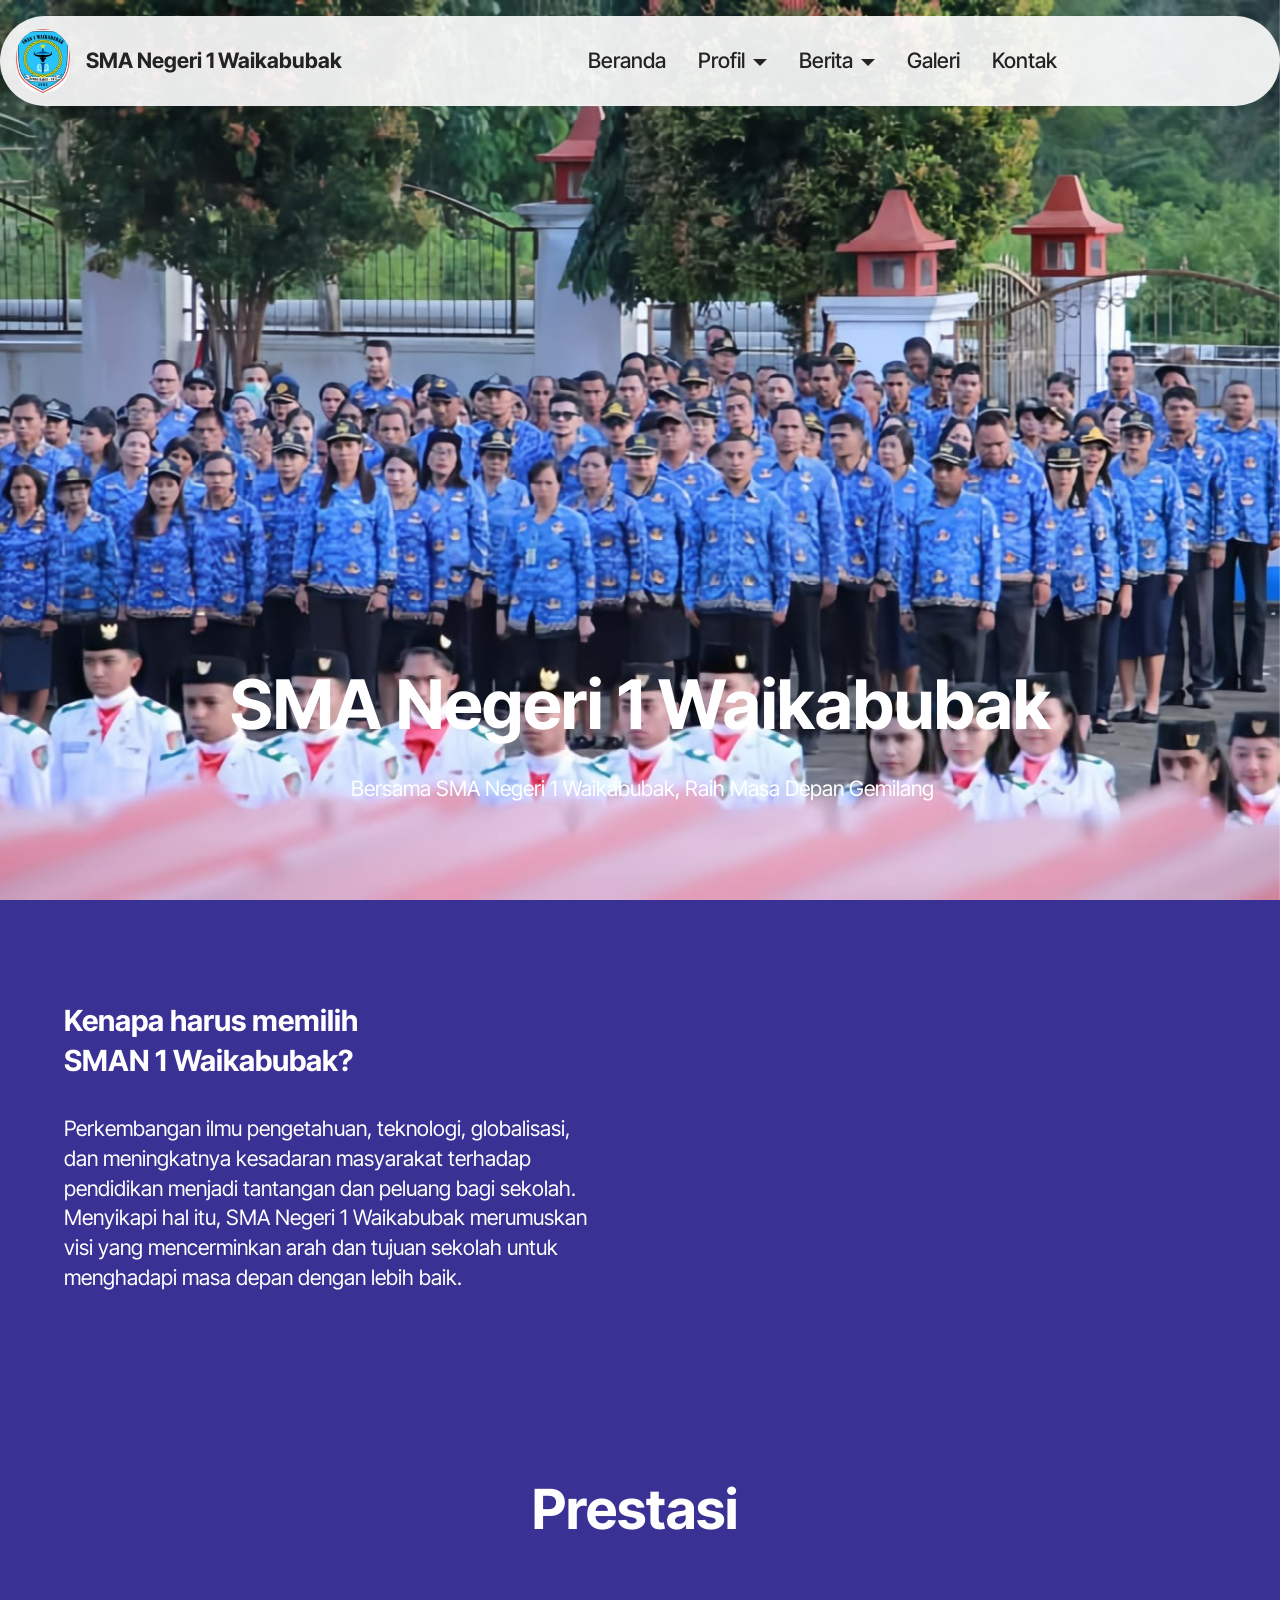
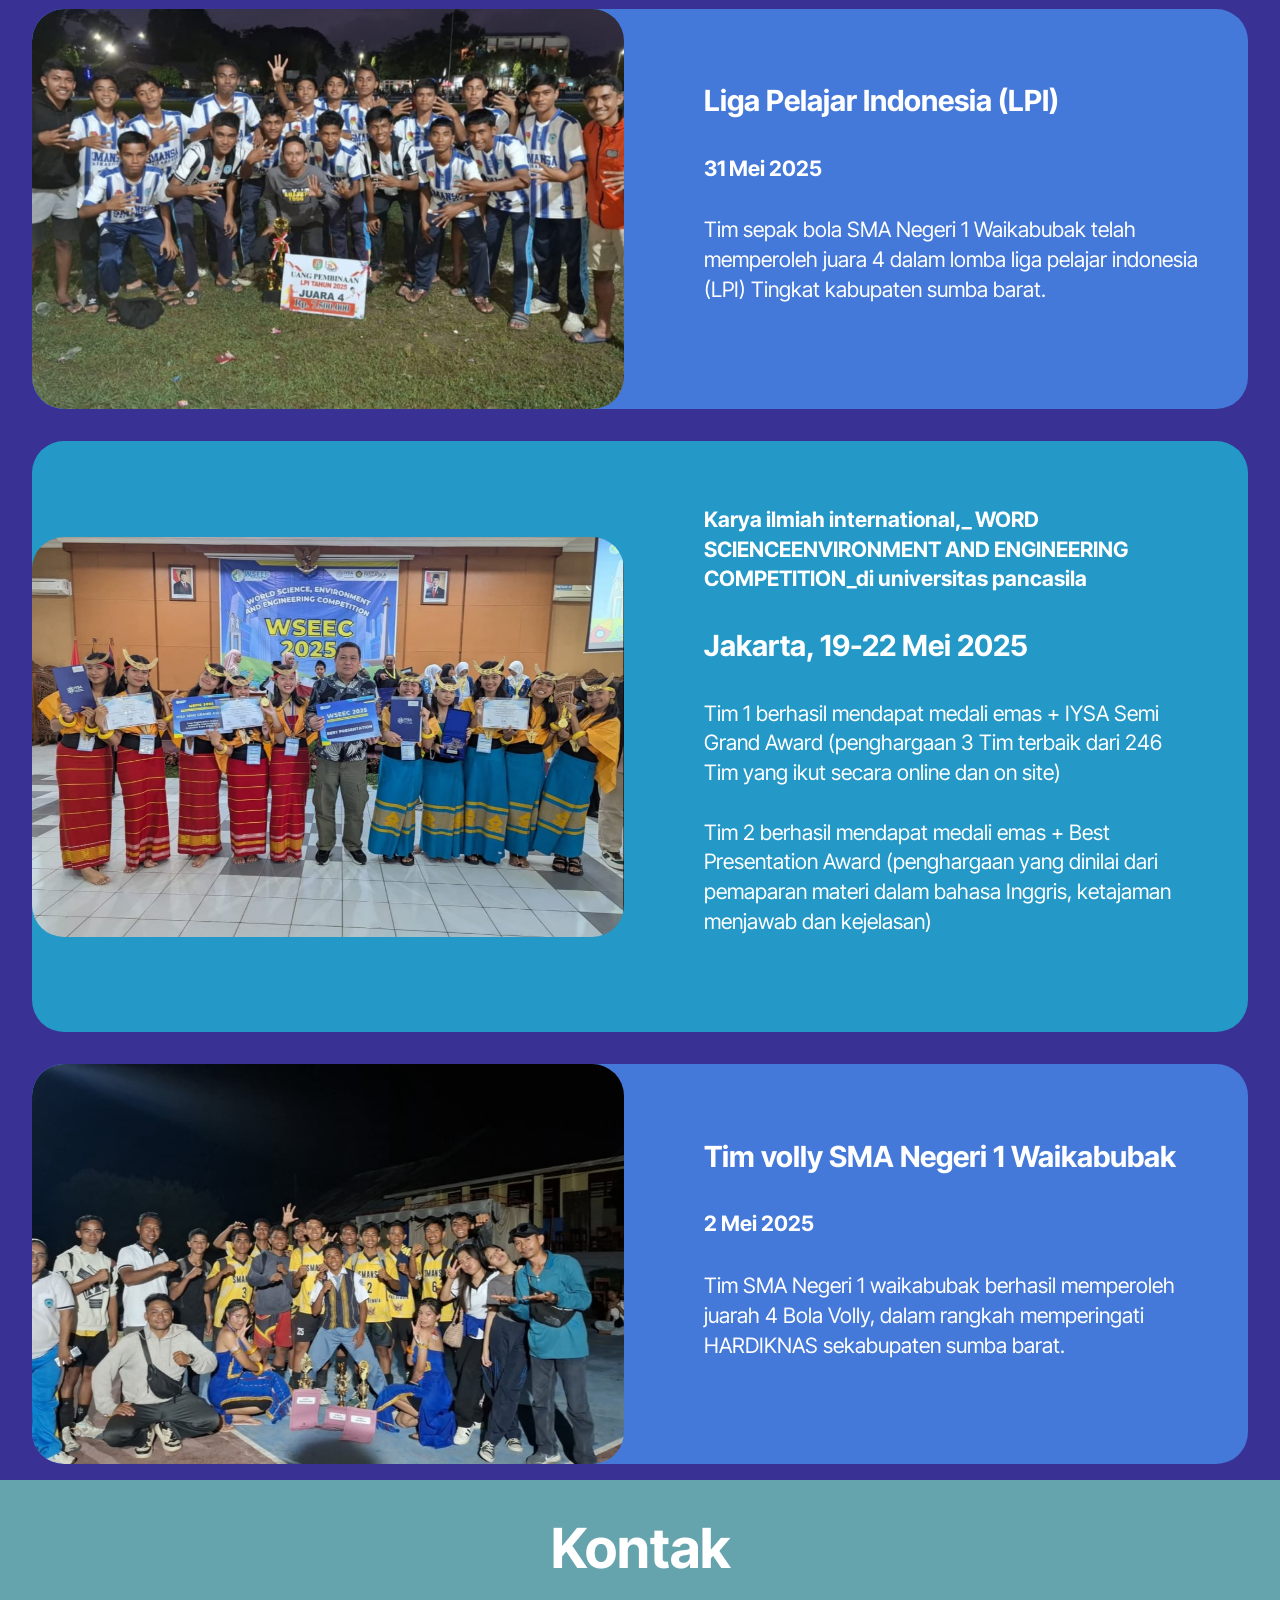
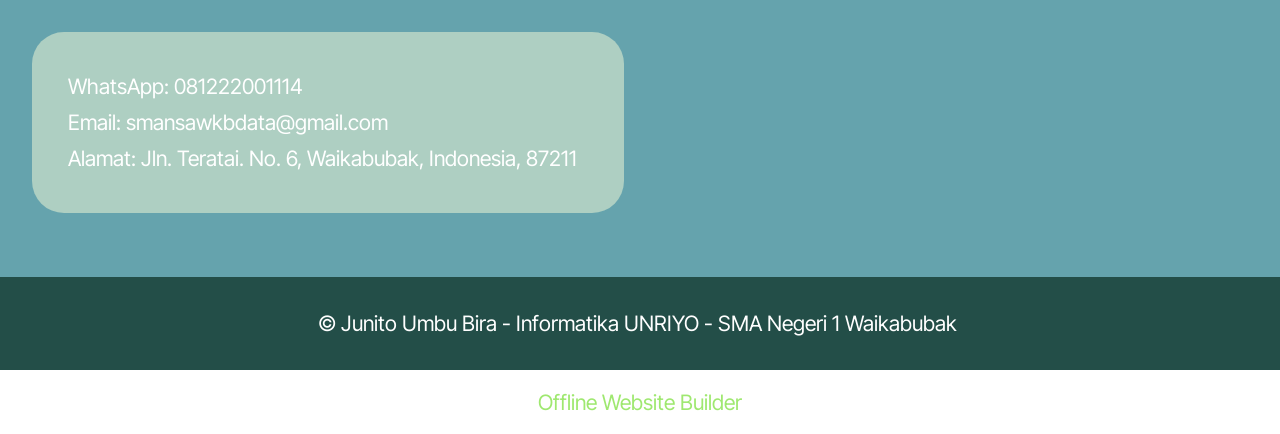
==== Beranda.html @ 8cd6e6c5 "create github pages" ====
<!DOCTYPE html>
<html  >
<head>
  <!-- Site made with Mobirise Website Builder v6.0.6, https://mobirise.com -->
  <meta charset="UTF-8">
  <meta http-equiv="X-UA-Compatible" content="IE=edge">
  <meta name="generator" content="Mobirise v6.0.6, mobirise.com">
  <meta name="twitter:card" content="summary_large_image"/>
  <meta name="twitter:image:src" content="pages">
  <meta property="og:image" content="pages">
  <meta name="twitter:title" content="Beranda">
  <meta name="viewport" content="width=device-width, initial-scale=1, minimum-scale=1">
  <link rel="shortcut icon" href="assets/images/logo20unriyo-128x127.png" type="image/x-icon">
  <meta name="description" content="">
  
  
  <title>Beranda</title>
  <link rel="stylesheet" href="assets/bootstrap/css/bootstrap.min.css">
  <link rel="stylesheet" href="assets/bootstrap/css/bootstrap-grid.min.css">
  <link rel="stylesheet" href="assets/bootstrap/css/bootstrap-reboot.min.css">
  <link rel="stylesheet" href="assets/parallax/jarallax.css">
  <link rel="stylesheet" href="assets/dropdown/css/style.css">
  <link rel="stylesheet" href="assets/theme/css/style.css">
  <link rel="preload" href="https://fonts.googleapis.com/css?family=Inter+Tight:100,200,300,400,500,600,700,800,900,100i,200i,300i,400i,500i,600i,700i,800i,900i&display=swap" as="style" onload="this.onload=null;this.rel='stylesheet'">
  <noscript><link rel="stylesheet" href="https://fonts.googleapis.com/css?family=Inter+Tight:100,200,300,400,500,600,700,800,900,100i,200i,300i,400i,500i,600i,700i,800i,900i&display=swap"></noscript>
  <link rel="preload" as="style" href="assets/mobirise/css/mbr-additional.css?v=wzcW8V"><link rel="stylesheet" href="assets/mobirise/css/mbr-additional.css?v=wzcW8V" type="text/css">

  
  
  
</head>
<body>
  
  <section data-bs-version="5.1" class="menu menu5 cid-uOJDpqw9cv" once="menu" id="menu05-0">
	

	<nav class="navbar navbar-dropdown navbar-fixed-top navbar-expand-lg">
		<div class="container">
			<div class="navbar-brand">
				<span class="navbar-logo">
					<a href="Beranda.html" target="_blank">
						<img src="assets/images/images.jpeg" alt="pages" style="height: 4rem;">
					</a>
				</span>
				<span class="navbar-caption-wrap"><a class="navbar-caption text-black text-primary display-4" href="Beranda.html">SMA Negeri 1 Waikabubak</a></span>
			</div>
			<button class="navbar-toggler" type="button" data-toggle="collapse" data-bs-toggle="collapse" data-target="#navbarSupportedContent" data-bs-target="#navbarSupportedContent" aria-controls="navbarNavAltMarkup" aria-expanded="false" aria-label="Toggle navigation">
				<div class="hamburger">
					<span></span>
					<span></span>
					<span></span>
					<span></span>
				</div>
			</button>
			<div class="collapse navbar-collapse" id="navbarSupportedContent">
				<ul class="navbar-nav nav-dropdown nav-right" data-app-modern-menu="true"><li class="nav-item">
						<a class="nav-link link text-black text-primary display-4" href="Beranda.html">Beranda</a>
					</li>
					<li class="nav-item dropdown">
						<a class="nav-link link text-black dropdown-toggle display-4" href="https://mobiri.se" aria-expanded="false" data-toggle="dropdown-submenu" data-bs-toggle="dropdown" data-bs-auto-close="outside">Profil</a><div class="dropdown-menu" aria-labelledby="dropdown-595"><a class="text-black dropdown-item text-primary display-4" href="page1.html">Kata Sambutan</a><a class="text-black dropdown-item text-primary display-4" href="page2.html">Visi &amp; Misi</a><a class="text-black dropdown-item text-primary display-4" href="page3.html">Sejarah Sekolah</a><a class="text-black dropdown-item text-primary display-4" href="page4.html">Struktur Organisasi</a><a class="text-black dropdown-item text-primary display-4" href="page5.html">Fasilitas</a></div>
					</li>
					<li class="nav-item dropdown">
						<a class="nav-link link text-black dropdown-toggle display-4" href="https://mobiri.se" data-toggle="dropdown-submenu" data-bs-toggle="dropdown" data-bs-auto-close="outside" aria-expanded="false">Berita</a><div class="dropdown-menu" aria-labelledby="dropdown-316"><a class="text-black dropdown-item text-primary display-4" href="page7.html">Sistem Penerimaan Murid Baru</a><a class="text-black dropdown-item text-primary display-4" href="page6.html">Ekstrakurikuler</a></div>
					</li><li class="nav-item"><a class="nav-link link text-black text-primary display-4" href="page8.html" aria-expanded="false">Galeri</a></li><li class="nav-item"><a class="nav-link link text-black text-primary display-4" href="page9.html">Kontak</a></li></ul>
				
			</div>
		</div>
	</nav>
</section>

<section data-bs-version="5.1" class="header16 cid-uOJKt25btC mbr-fullscreen mbr-parallax-background" id="header17-2">
  
  
  <div class="container-fluid">
    <div class="row">
      <div class="content-wrap col-12 col-md-12">
        <h1 class="mbr-section-title mbr-fonts-style mbr-white mb-4 display-1">
          <strong><br>SMA Negeri 1 Waikabubak</strong></h1>
        
        <p class="mbr-fonts-style mbr-text mbr-white mb-4 display-7">&nbsp;Bersama SMA Negeri 1 Waikabubak, Raih Masa Depan Gemilang</p>
        
      </div>
    </div>
  </div>
</section>

<section data-bs-version="5.1" class="header4 cid-uOJTa7Rb4X" id="header04-5">
	

	
	

	<div class="container-fluid">
		<div class="row justify-content-center">
			<div class="col-12 col-md">
				<div class="text-wrapper">
					<h2 class="mbr-section-title mb-4 mbr-fonts-style display-5"><strong>Kenapa harus memilih&nbsp;</strong><br><strong>SMAN 1 Waikabubak?</strong></h2>
					<p class="mbr-text mb-4 mbr-fonts-style display-7">
						Perkembangan ilmu pengetahuan, teknologi, globalisasi, dan meningkatnya kesadaran masyarakat terhadap pendidikan menjadi tantangan dan peluang bagi sekolah. Menyikapi hal itu, SMA Negeri 1 Waikabubak merumuskan visi yang mencerminkan arah dan tujuan sekolah untuk menghadapi masa depan dengan lebih baik.
					</p>
					
				</div>
			</div>
			<div class="mbr-figure col-12 col-md-6"><iframe class="mbr-embedded-video" src="https://www.youtube.com/embed/nQHGGCukcIA?rel=0&amp;amp;mute=1&amp;showinfo=0&amp;autoplay=1&amp;loop=1&amp;playlist=nQHGGCukcIA" width="1280" height="720" frameborder="0" allowfullscreen></iframe></div>
		</div>
	</div>
</section>

<section data-bs-version="5.1" class="article11 cid-uOK3AT5ueg" id="article11-e">
    

    
    
    <div class="container">
        <div class="row justify-content-center">
            <div class="title col-md-12 col-lg-10">
                <h3 class="mbr-section-title mbr-fonts-style align-center mt-0 mb-0 display-2">
                <strong>Prestasi&nbsp;</strong></h3>
                
                
            </div>
        </div>
    </div>
</section>

<section data-bs-version="5.1" class="features024 cid-uOK0FQME4h" id="features024-b">
  

  
  

  <div class="container">
    <div class="row justify-content-center align-items-center">
      <div class="col-12">
        <div class="card-wrapper">
          <div class="row">
            <div class="col-12 col-md-12 col-lg-6 image-wrapper">
              <img class="w-100" src="assets/images/whatsapp20image202025-06-2120at2020.02.45-1087x611.jpeg" alt="Mobirise Website Builder">
            </div>
            <div class="col-12 col-lg col-md-12">
              <div class="text-wrapper align-left">
                <h5 class="mbr-section-title mbr-fonts-style mb-4 display-5"><strong>Liga Pelajar Indonesia (LPI)</strong></h5>
                <p class="price mbr-fonts-style mb-4 display-7"><strong>31 Mei 2025</strong></p>
                <p class="mbr-text mbr-fonts-style mb-4 display-7">
                  Tim sepak bola SMA Negeri 1 Waikabubak telah memperoleh juara 4 dalam lomba liga pelajar indonesia (LPI) Tingkat kabupaten sumba barat.</p>
                
              </div>
            </div>
          </div>
        </div>
      </div>
    </div>
  </div>
</section>

<section data-bs-version="5.1" class="features024 cid-uOK1bfD73n" id="features024-c">
  

  
  

  <div class="container">
    <div class="row justify-content-center align-items-center">
      <div class="col-12">
        <div class="card-wrapper">
          <div class="row">
            <div class="col-12 col-md-12 col-lg-6 image-wrapper">
              <img class="w-100" src="assets/images/whatsapp20image202025-06-2120at2020.02.45201-1087x818.jpeg" alt="Mobirise Website Builder">
            </div>
            <div class="col-12 col-lg col-md-12">
              <div class="text-wrapper align-left">
                <h5 class="mbr-section-title mbr-fonts-style mb-4 display-7"><strong>Karya ilmiah international,_ WORD SCIENCEENVIRONMENT AND ENGINEERING COMPETITION_di universitas pancasila</strong><br></h5>
                <p class="price mbr-fonts-style mb-4 display-5"><strong>Jakarta, 19-22 Mei 2025</strong></p>
                <p class="mbr-text mbr-fonts-style mb-4 display-7">
                  Tim 1 berhasil mendapat medali emas + IYSA Semi Grand Award (penghargaan 3 Tim terbaik dari 246 Tim yang ikut secara online dan on site)<br><br>Tim 2 berhasil mendapat medali emas + Best Presentation Award (penghargaan yang dinilai dari pemaparan materi dalam bahasa Inggris, ketajaman menjawab dan kejelasan)<br>
                </p>
                
              </div>
            </div>
          </div>
        </div>
      </div>
    </div>
  </div>
</section>

<section data-bs-version="5.1" class="features024 cid-uOK4Nq5gtq" id="features024-g">
  

  
  

  <div class="container">
    <div class="row justify-content-center align-items-center">
      <div class="col-12">
        <div class="card-wrapper">
          <div class="row">
            <div class="col-12 col-md-12 col-lg-6 image-wrapper">
              <img class="w-100" src="assets/images/whatsapp20image202025-06-2120at2020.02.44202-1087x612.jpeg" alt="Mobirise Website Builder">
            </div>
            <div class="col-12 col-lg col-md-12">
              <div class="text-wrapper align-left">
                <h5 class="mbr-section-title mbr-fonts-style mb-4 display-5"><strong>Tim volly SMA Negeri 1 Waikabubak</strong></h5>
                <p class="price mbr-fonts-style mb-4 display-7"><strong>2 Mei 2025</strong></p>
                <p class="mbr-text mbr-fonts-style mb-4 display-7">
                  Tim SMA Negeri 1 waikabubak berhasil memperoleh juarah 4 Bola Volly, dalam rangkah memperingati HARDIKNAS sekabupaten sumba barat.</p>
                
              </div>
            </div>
          </div>
        </div>
      </div>
    </div>
  </div>
</section>

<section data-bs-version="5.1" class="contacts02 map1 cid-uOK7Qogi46" id="contacts02-o">

    

    
    <div class="container">
        <div class="row justify-content-center">
            <div class="col-12 content-head">
                <div class="mbr-section-head mb-5">
                    <h3 class="mbr-section-title mbr-fonts-style align-center mb-0 display-2">
                        <strong>Kontak</strong></h3>
                    
                </div>
            </div>
        </div>
        <div class="row justify-content-center">
            <div class="card col-12 col-md-12 col-lg-6">
                <div class="card-wrapper">
                    <div class="text-wrapper">
                        
                        <ul class="list mbr-fonts-style display-7">
                            <li class="mbr-text item-wrap"><span style="font-size: calc(1.14rem + 0.26 * ((100vw - 62rem) / 25));">WhatsApp: 081222001114</span></li>
                            <li class="mbr-text item-wrap">Email: smansawkbdata@gmail.com</li>
                            <li class="mbr-text item-wrap">Alamat: Jln. Teratai. No. 6, Waikabubak, Indonesia, 87211</li>
                        </ul>
                    </div>
                </div>
            </div>
            <div class="map-wrapper col-md-12 col-lg-6">
                <div class="google-map"><iframe frameborder="0" style="border:0" src="https://www.google.com/maps/embed?pb=!1m18!1m12!1m3!1d3933.5245019593385!2d119.42159427361665!3d-9.636146301710212!2m3!1f0!2f0!3f0!3m2!1i1024!2i768!4f13.1!3m3!1m2!1s0x2c4ae02d072a211d%3A0x673766cbc149d694!2sSMA%20Negeri%201%20Waikabubak!5e0!3m2!1sid!2sid!4v1750495228350!5m2!1sid!2sid" allowfullscreen=""></iframe></div>
            </div>
        </div>
    </div>
</section>

<section data-bs-version="5.1" class="footer4 cid-uOK3Vrwk8x" once="footers" id="footer04-f">

    

    

    <div class="container">
        <div class="media-container-row align-center mbr-white">
            <div class="col-12">
                <p class="mbr-text mb-0 mbr-fonts-style display-7">
                    © Junito Umbu Bira - Informatika UNRIYO - SMA Negeri 1 Waikabubak&nbsp;</p>
            </div>
        </div>
    </div>
</section><section class="display-7" style="padding: 0;align-items: center;justify-content: center;flex-wrap: wrap;    align-content: center;display: flex;position: relative;height: 4rem;"><a href="https://mobiri.se/" style="flex: 1 1;height: 4rem;position: absolute;width: 100%;z-index: 1;"><img alt="" style="height: 4rem;" src="[data-uri]"></a><p style="margin: 0;text-align: center;" class="display-7">&#8204;</p><a style="z-index:1" href="https://mobirise.com/offline-website-builder.html">Offline Website Builder</a></section><script src="assets/bootstrap/js/bootstrap.bundle.min.js"></script>  <script src="assets/parallax/jarallax.js"></script>  <script src="assets/smoothscroll/smooth-scroll.js"></script>  <script src="assets/ytplayer/index.js"></script>  <script src="assets/dropdown/js/navbar-dropdown.js"></script>  <script src="assets/theme/js/script.js"></script>  
  
  
</body>
</html>
---- assets/parallax/jarallax.css ----
.jarallax {
    position: relative;
    z-index: 0;
}
.jarallax > .jarallax-img {
    position: absolute;
    object-fit: cover;
    /* support for plugin https://github.com/bfred-it/object-fit-images */
    font-family: 'object-fit: cover;';
    top: 0;
    left: 0;
    width: 100%;
    height: 100%;
    z-index: -1;
}
---- assets/dropdown/css/style.css ----
.navbar-dropdown {
  left: 0;
  padding: 0;
  position: absolute;
  right: 0;
  top: 0;
  transition: all 0.45s ease;
  z-index: 1030;
  background: #282828; }
  .navbar-dropdown .navbar-logo {
    margin-right: 0.8rem;
    transition: margin 0.3s ease-in-out;
    vertical-align: middle; }
    .navbar-dropdown .navbar-logo img {
      height: 3.125rem;
      transition: all 0.3s ease-in-out; }
    .navbar-dropdown .navbar-logo.mbr-iconfont {
      font-size: 3.125rem;
      line-height: 3.125rem; }
  .navbar-dropdown .navbar-caption {
    font-weight: 700;
    white-space: normal;
    vertical-align: -4px;
    line-height: 3.125rem !important; }
    .navbar-dropdown .navbar-caption, .navbar-dropdown .navbar-caption:hover {
      color: inherit;
      text-decoration: none; }
  .navbar-dropdown .mbr-iconfont + .navbar-caption {
    vertical-align: -1px; }
  .navbar-dropdown.navbar-fixed-top {
    position: fixed; }
  .navbar-dropdown .navbar-brand span {
    vertical-align: -4px; }
  .navbar-dropdown.bg-color.transparent {
    background: none; }
  .navbar-dropdown.navbar-short .navbar-brand {
    padding: 0.625rem 0; }
    .navbar-dropdown.navbar-short .navbar-brand span {
      vertical-align: -1px; }
  .navbar-dropdown.navbar-short .navbar-caption {
    line-height: 2.375rem !important;
    vertical-align: -2px; }
  .navbar-dropdown.navbar-short .navbar-logo {
    margin-right: 0.5rem; }
    .navbar-dropdown.navbar-short .navbar-logo img {
      height: 2.375rem; }
    .navbar-dropdown.navbar-short .navbar-logo.mbr-iconfont {
      font-size: 2.375rem;
      line-height: 2.375rem; }
  .navbar-dropdown.navbar-short .mbr-table-cell {
    height: 3.625rem; }
  .navbar-dropdown .navbar-close {
    left: 0.6875rem;
    position: fixed;
    top: 0.75rem;
    z-index: 1000; }
  .navbar-dropdown .hamburger-icon {
    content: "";
    display: inline-block;
    vertical-align: middle;
    width: 16px;
    -webkit-box-shadow: 0 -6px 0 1px #282828,0 0 0 1px #282828,0 6px 0 1px #282828;
    -moz-box-shadow: 0 -6px 0 1px #282828,0 0 0 1px #282828,0 6px 0 1px #282828;
    box-shadow: 0 -6px 0 1px #282828,0 0 0 1px #282828,0 6px 0 1px #282828; }

.dropdown-menu .dropdown-toggle[data-toggle="dropdown-submenu"]::after {
  border-bottom: 0.35em solid transparent;
  border-left: 0.35em solid;
  border-right: 0;
  border-top: 0.35em solid transparent;
  margin-left: 0.3rem; }

.dropdown-menu .dropdown-item:focus {
  outline: 0; }

.nav-dropdown {
  font-size: 0.75rem;
  font-weight: 500;
  height: auto !important; }
  .nav-dropdown .nav-btn {
    padding-left: 1rem; }
  .nav-dropdown .link {
    margin: .667em 1.667em;
    font-weight: 500;
    padding: 0;
    transition: color .2s ease-in-out; }
    .nav-dropdown .link.dropdown-toggle {
      margin-right: 2.583em; }
      .nav-dropdown .link.dropdown-toggle::after {
        margin-left: .25rem;
        border-top: 0.35em solid;
        border-right: 0.35em solid transparent;
        border-left: 0.35em solid transparent;
        border-bottom: 0; }
      .nav-dropdown .link.dropdown-toggle[aria-expanded="true"] {
        margin: 0;
        padding: 0.667em 3.263em  0.667em 1.667em; }
  .nav-dropdown .link::after,
  .nav-dropdown .dropdown-item::after {
    color: inherit; }
  .nav-dropdown .btn {
    font-size: 0.75rem;
    font-weight: 700;
    letter-spacing: 0;
    margin-bottom: 0;
    padding-left: 1.25rem;
    padding-right: 1.25rem; }
  .nav-dropdown .dropdown-menu {
    border-radius: 0;
    border: 0;
    left: 0;
    margin: 0;
    padding-bottom: 1.25rem;
    padding-top: 1.25rem;
    position: relative; }
  .nav-dropdown .dropdown-submenu {
    margin-left: 0.125rem;
    top: 0; }
  .nav-dropdown .dropdown-item {
    font-weight: 500;
    line-height: 2;
    padding: 0.3846em 4.615em 0.3846em 1.5385em;
    position: relative;
    transition: color .2s ease-in-out, background-color .2s ease-in-out; }
    .nav-dropdown .dropdown-item::after {
      margin-top: -0.3077em;
      position: absolute;
      right: 1.1538em;
      top: 50%; }
    .nav-dropdown .dropdown-item:focus, .nav-dropdown .dropdown-item:hover {
      background: none; }

@media (max-width: 767px) {
  .nav-dropdown.navbar-toggleable-sm {
    bottom: 0;
    display: none;
    left: 0;
    overflow-x: hidden;
    position: fixed;
    top: 0;
    transform: translateX(-100%);
    -ms-transform: translateX(-100%);
    -webkit-transform: translateX(-100%);
    width: 18.75rem;
    z-index: 999; } }
.nav-dropdown.navbar-toggleable-xl {
  bottom: 0;
  display: none;
  left: 0;
  overflow-x: hidden;
  position: fixed;
  top: 0;
  transform: translateX(-100%);
  -ms-transform: translateX(-100%);
  -webkit-transform: translateX(-100%);
  width: 18.75rem;
  z-index: 999; }

.nav-dropdown-sm {
  display: block !important;
  overflow-x: hidden;
  overflow: auto;
  padding-top: 3.875rem; }
  .nav-dropdown-sm::after {
    content: "";
    display: block;
    height: 3rem;
    width: 100%; }
  .nav-dropdown-sm.collapse.in ~ .navbar-close {
    display: block !important; }
  .nav-dropdown-sm.collapsing, .nav-dropdown-sm.collapse.in {
    transform: translateX(0);
    -ms-transform: translateX(0);
    -webkit-transform: translateX(0);
    transition: all 0.25s ease-out;
    -webkit-transition: all 0.25s ease-out;
    background: #282828; }
  .nav-dropdown-sm.collapsing[aria-expanded="false"] {
    transform: translateX(-100%);
    -ms-transform: translateX(-100%);
    -webkit-transform: translateX(-100%); }
  .nav-dropdown-sm .nav-item {
    display: block;
    margin-left: 0 !important;
    padding-left: 0; }
  .nav-dropdown-sm .link,
  .nav-dropdown-sm .dropdown-item {
    border-top: 1px dotted rgba(255, 255, 255, 0.1);
    font-size: 0.8125rem;
    line-height: 1.6;
    margin: 0 !important;
    padding: 0.875rem 2.4rem 0.875rem 1.5625rem !important;
    position: relative;
    white-space: normal; }
    .nav-dropdown-sm .link:focus, .nav-dropdown-sm .link:hover,
    .nav-dropdown-sm .dropdown-item:focus,
    .nav-dropdown-sm .dropdown-item:hover {
      background: rgba(0, 0, 0, 0.2) !important;
      color: #c0a375; }
  .nav-dropdown-sm .nav-btn {
    position: relative;
    padding: 1.5625rem 1.5625rem 0 1.5625rem; }
    .nav-dropdown-sm .nav-btn::before {
      border-top: 1px dotted rgba(255, 255, 255, 0.1);
      content: "";
      left: 0;
      position: absolute;
      top: 0;
      width: 100%; }
    .nav-dropdown-sm .nav-btn + .nav-btn {
      padding-top: 0.625rem; }
      .nav-dropdown-sm .nav-btn + .nav-btn::before {
        display: none; }
  .nav-dropdown-sm .btn {
    padding: 0.625rem 0; }
  .nav-dropdown-sm .dropdown-toggle[data-toggle="dropdown-submenu"]::after {
    margin-left: .25rem;
    border-top: 0.35em solid;
    border-right: 0.35em solid transparent;
    border-left: 0.35em solid transparent;
    border-bottom: 0; }
  .nav-dropdown-sm .dropdown-toggle[data-toggle="dropdown-submenu"][aria-expanded="true"]::after {
    border-top: 0;
    border-right: 0.35em solid transparent;
    border-left: 0.35em solid transparent;
    border-bottom: 0.35em solid; }
  .nav-dropdown-sm .dropdown-menu {
    margin: 0;
    padding: 0;
    position: relative;
    top: 0;
    left: 0;
    width: 100%;
    border: 0;
    float: none;
    border-radius: 0;
    background: none; }
  .nav-dropdown-sm .dropdown-submenu {
    left: 100%;
    margin-left: 0.125rem;
    margin-top: -1.25rem;
    top: 0; }

.navbar-toggleable-sm .nav-dropdown .dropdown-menu {
  position: absolute; }

.navbar-toggleable-sm .nav-dropdown .dropdown-submenu {
  left: 100%;
  margin-left: 0.125rem;
  margin-top: -1.25rem;
  top: 0; }

.navbar-toggleable-sm.opened .nav-dropdown .dropdown-menu {
  position: relative; }

.navbar-toggleable-sm.opened .nav-dropdown .dropdown-submenu {
  left: 0;
  margin-left: 00rem;
  margin-top: 0rem;
  top: 0; }

.is-builder .nav-dropdown.collapsing {
  transition: none !important; }
---- assets/theme/css/style.css ----
@charset "UTF-8";
section {
  background-color: #ffffff;
}

body {
  font-style: normal;
  line-height: 1.5;
  font-weight: 400;
  color: #232323;
  position: relative;
}

button {
  background-color: transparent;
  border-color: transparent;
}

.embla__button,
.carousel-control {
  background-color: #edefea !important;
  opacity: 0.8 !important;
  color: #464845 !important;
  border-color: #edefea !important;
}

.carousel .close,
.modalWindow .close {
  background-color: #edefea !important;
  color: #464845 !important;
  border-color: #edefea !important;
  opacity: 0.8 !important;
}

.carousel .close:hover,
.modalWindow .close:hover {
  opacity: 1 !important;
}

.carousel-indicators li {
  background-color: #edefea !important;
  border: 2px solid #464845 !important;
}

.carousel-indicators li:hover,
.carousel-indicators li:active {
  opacity: 0.8 !important;
}

.embla__button:hover,
.carousel-control:hover {
  background-color: #edefea !important;
  opacity: 1 !important;
}

.modalWindow-video-container {
  height: 80%;
}

section,
.container,
.container-fluid {
  position: relative;
  word-wrap: break-word;
}

a.mbr-iconfont:hover {
  text-decoration: none;
}

.article .lead p,
.article .lead ul,
.article .lead ol,
.article .lead pre,
.article .lead blockquote {
  margin-bottom: 0;
}

a {
  font-style: normal;
  font-weight: 400;
  cursor: pointer;
}
a, a:hover {
  text-decoration: none;
}

.mbr-section-title {
  font-style: normal;
  line-height: 1.3;
}

.mbr-section-subtitle {
  line-height: 1.3;
}

.mbr-text {
  font-style: normal;
  line-height: 1.7;
}

h1,
h2,
h3,
h4,
h5,
h6,
.display-1,
.display-2,
.display-4,
.display-5,
.display-7,
span,
p,
a {
  line-height: 1;
  word-break: break-word;
  word-wrap: break-word;
  font-weight: 400;
}

b,
strong {
  font-weight: bold;
}

input:-webkit-autofill, input:-webkit-autofill:hover, input:-webkit-autofill:focus, input:-webkit-autofill:active {
  transition-delay: 9999s;
  -webkit-transition-property: background-color, color;
  transition-property: background-color, color;
}

textarea[type=hidden] {
  display: none;
}

section {
  background-position: 50% 50%;
  background-repeat: no-repeat;
  background-size: cover;
}
section .mbr-background-video,
section .mbr-background-video-preview {
  position: absolute;
  bottom: 0;
  left: 0;
  right: 0;
  top: 0;
}

.hidden {
  visibility: hidden;
}

.mbr-z-index20 {
  z-index: 20;
}

/*! Base colors */
.mbr-white {
  color: #ffffff;
}

.mbr-black {
  color: #111111;
}

.mbr-bg-white {
  background-color: #ffffff;
}

.mbr-bg-black {
  background-color: #000000;
}

/*! Text-aligns */
.align-left {
  text-align: left;
}

.align-center {
  text-align: center;
}

.align-right {
  text-align: right;
}

/*! Font-weight  */
.mbr-light {
  font-weight: 300;
}

.mbr-regular {
  font-weight: 400;
}

.mbr-semibold {
  font-weight: 500;
}

.mbr-bold {
  font-weight: 700;
}

/*! Media  */
.media-content {
  flex-basis: 100%;
}

.media-container-row {
  display: flex;
  flex-direction: row;
  flex-wrap: wrap;
  justify-content: center;
  align-content: center;
  align-items: start;
}
.media-container-row .media-size-item {
  width: 400px;
}

.media-container-column {
  display: flex;
  flex-direction: column;
  flex-wrap: wrap;
  justify-content: center;
  align-content: center;
  align-items: stretch;
}
.media-container-column > * {
  width: 100%;
}

@media (min-width: 992px) {
  .media-container-row {
    flex-wrap: nowrap;
  }
}
figure {
  margin-bottom: 0;
  overflow: hidden;
}

figure[mbr-media-size] {
  transition: width 0.1s;
}

img,
iframe {
  display: block;
  width: 100%;
}

.card {
  background-color: transparent;
  border: none;
}

.card-box {
  width: 100%;
}

.card-img {
  text-align: center;
  flex-shrink: 0;
  -webkit-flex-shrink: 0;
}

.media {
  max-width: 100%;
  margin: 0 auto;
}

.mbr-figure {
  align-self: center;
}

.media-container > div {
  max-width: 100%;
}

.mbr-figure img,
.card-img img {
  width: 100%;
}

@media (max-width: 991px) {
  .media-size-item {
    width: auto !important;
  }
  .media {
    width: auto;
  }
  .mbr-figure {
    width: 100% !important;
  }
}
/*! Buttons */
.mbr-section-btn {
  margin-left: -0.6rem;
  margin-right: -0.6rem;
  font-size: 0;
}

.btn {
  font-weight: 600;
  border-width: 1px;
  font-style: normal;
  margin: 0.6rem 0.6rem;
  white-space: normal;
  transition: all 0.2s ease-in-out;
  display: inline-flex;
  align-items: center;
  justify-content: center;
  word-break: break-word;
}

.btn-sm {
  font-weight: 600;
  letter-spacing: 0px;
  transition: all 0.3s ease-in-out;
}

.btn-md {
  font-weight: 600;
  letter-spacing: 0px;
  transition: all 0.3s ease-in-out;
}

.btn-lg {
  font-weight: 600;
  letter-spacing: 0px;
  transition: all 0.3s ease-in-out;
}

.btn-form {
  margin: 0;
}
.btn-form:hover {
  cursor: pointer;
}

nav .mbr-section-btn {
  margin-left: 0rem;
  margin-right: 0rem;
}

/*! Btn icon margin */
.btn .mbr-iconfont,
.btn.btn-sm .mbr-iconfont {
  order: 1;
  cursor: pointer;
  margin-left: 0.5rem;
  vertical-align: sub;
}

.btn.btn-md .mbr-iconfont,
.btn.btn-md .mbr-iconfont {
  margin-left: 0.8rem;
}

.mbr-regular {
  font-weight: 400;
}

.mbr-semibold {
  font-weight: 500;
}

.mbr-bold {
  font-weight: 700;
}

[type=submit] {
  -webkit-appearance: none;
}

/*! Full-screen */
.mbr-fullscreen .mbr-overlay {
  min-height: 100vh;
}

.mbr-fullscreen {
  display: flex;
  display: -moz-flex;
  display: -ms-flex;
  display: -o-flex;
  align-items: center;
  min-height: 100vh;
  padding-top: 3rem;
  padding-bottom: 3rem;
}

/*! Map */
.map {
  height: 25rem;
  position: relative;
}
.map iframe {
  width: 100%;
  height: 100%;
}

/*! Scroll to top arrow */
.mbr-arrow-up {
  bottom: 25px;
  right: 90px;
  position: fixed;
  text-align: right;
  z-index: 5000;
  color: #ffffff;
  font-size: 22px;
}

.mbr-arrow-up a {
  background: rgba(0, 0, 0, 0.2);
  border-radius: 50%;
  color: #fff;
  display: inline-block;
  height: 60px;
  width: 60px;
  border: 2px solid #fff;
  outline-style: none !important;
  position: relative;
  text-decoration: none;
  transition: all 0.3s ease-in-out;
  cursor: pointer;
  text-align: center;
}
.mbr-arrow-up a:hover {
  background-color: rgba(0, 0, 0, 0.4);
}
.mbr-arrow-up a i {
  line-height: 60px;
}

.mbr-arrow-up-icon {
  display: block;
  color: #fff;
}

.mbr-arrow-up-icon::before {
  content: "›";
  display: inline-block;
  font-family: serif;
  font-size: 22px;
  line-height: 1;
  font-style: normal;
  position: relative;
  top: 6px;
  left: -4px;
  transform: rotate(-90deg);
}

/*! Arrow Down */
.mbr-arrow {
  position: absolute;
  bottom: 45px;
  left: 50%;
  width: 60px;
  height: 60px;
  cursor: pointer;
  background-color: rgba(80, 80, 80, 0.5);
  border-radius: 50%;
  transform: translateX(-50%);
}
@media (max-width: 767px) {
  .mbr-arrow {
    display: none;
  }
}
.mbr-arrow > a {
  display: inline-block;
  text-decoration: none;
  outline-style: none;
  animation: arrowdown 1.7s ease-in-out infinite;
  color: #ffffff;
}
.mbr-arrow > a > i {
  position: absolute;
  top: -2px;
  left: 15px;
  font-size: 2rem;
}

#scrollToTop a i::before {
  content: "";
  position: absolute;
  display: block;
  border-bottom: 2.5px solid #fff;
  border-left: 2.5px solid #fff;
  width: 27.8%;
  height: 27.8%;
  left: 50%;
  top: 51%;
  transform: translateY(-30%) translateX(-50%) rotate(135deg);
}

@keyframes arrowdown {
  0% {
    transform: translateY(0px);
  }
  50% {
    transform: translateY(-5px);
  }
  100% {
    transform: translateY(0px);
  }
}
@media (max-width: 500px) {
  .mbr-arrow-up {
    left: 0;
    right: 0;
    text-align: center;
  }
}
/*Gradients animation*/
@keyframes gradient-animation {
  from {
    background-position: 0% 100%;
    animation-timing-function: ease-in-out;
  }
  to {
    background-position: 100% 0%;
    animation-timing-function: ease-in-out;
  }
}
.bg-gradient {
  background-size: 200% 200%;
  animation: gradient-animation 5s infinite alternate;
  -webkit-animation: gradient-animation 5s infinite alternate;
}

.menu .navbar-brand {
  display: -webkit-flex;
}
.menu .navbar-brand span {
  display: flex;
  display: -webkit-flex;
}
.menu .navbar-brand .navbar-caption-wrap {
  display: -webkit-flex;
}
.menu .navbar-brand .navbar-logo img {
  display: -webkit-flex;
  width: auto;
}
@media (min-width: 768px) and (max-width: 991px) {
  .menu .navbar-toggleable-sm .navbar-nav {
    display: -ms-flexbox;
  }
}
@media (max-width: 991px) {
  .menu .navbar-collapse {
    max-height: 93.5vh;
  }
  .menu .navbar-collapse.show {
    overflow: auto;
  }
}
@media (min-width: 992px) {
  .menu .navbar-nav.nav-dropdown {
    display: -webkit-flex;
  }
  .menu .navbar-toggleable-sm .navbar-collapse {
    display: -webkit-flex !important;
  }
  .menu .collapsed .navbar-collapse {
    max-height: 93.5vh;
  }
  .menu .collapsed .navbar-collapse.show {
    overflow: auto;
  }
}
@media (max-width: 767px) {
  .menu .navbar-collapse {
    max-height: 80vh;
  }
}

.nav-link .mbr-iconfont {
  margin-right: 0.5rem;
}

.navbar {
  display: -webkit-flex;
  -webkit-flex-wrap: wrap;
  -webkit-align-items: center;
  -webkit-justify-content: space-between;
}

.navbar-collapse {
  -webkit-flex-basis: 100%;
  -webkit-flex-grow: 1;
  -webkit-align-items: center;
}

.nav-dropdown .link {
  padding: 0.667em 1.667em !important;
  margin: 0 !important;
}

.nav {
  display: -webkit-flex;
  -webkit-flex-wrap: wrap;
}

.row {
  display: -webkit-flex;
  -webkit-flex-wrap: wrap;
}

.justify-content-center {
  -webkit-justify-content: center;
}

.form-inline {
  display: -webkit-flex;
}

.card-wrapper {
  -webkit-flex: 1;
}

.carousel-control {
  z-index: 10;
  display: -webkit-flex;
}

.carousel-controls {
  display: -webkit-flex;
}

.media {
  display: -webkit-flex;
}

.form-group:focus {
  outline: none;
}

.jq-selectbox__select {
  padding: 7px 0;
  position: relative;
}

.jq-selectbox__dropdown {
  overflow: hidden;
  border-radius: 10px;
  position: absolute;
  top: 100%;
  left: 0 !important;
  width: 100% !important;
}

.jq-selectbox__trigger-arrow {
  right: 0;
  transform: translateY(-50%);
}

.jq-selectbox li {
  padding: 1.07em 0.5em;
}

input[type=range] {
  padding-left: 0 !important;
  padding-right: 0 !important;
}

.modal-dialog,
.modal-content {
  height: 100%;
}

.modal-dialog .carousel-inner {
  height: calc(100vh - 1.75rem);
}
@media (max-width: 575px) {
  .modal-dialog .carousel-inner {
    height: calc(100vh - 1rem);
  }
}

.carousel-item {
  text-align: center;
}

.carousel-item img {
  margin: auto;
}

.navbar-toggler {
  align-self: flex-start;
  padding: 0.25rem 0.75rem;
  font-size: 1.25rem;
  line-height: 1;
  background: transparent;
  border: 1px solid transparent;
  border-radius: 0.25rem;
}

.navbar-toggler:focus,
.navbar-toggler:hover {
  text-decoration: none;
  box-shadow: none;
}

.navbar-toggler-icon {
  display: inline-block;
  width: 1.5em;
  height: 1.5em;
  vertical-align: middle;
  content: "";
  background: no-repeat center center;
  background-size: 100% 100%;
}

.navbar-toggler-left {
  position: absolute;
  left: 1rem;
}

.navbar-toggler-right {
  position: absolute;
  right: 1rem;
}

.card-img {
  width: auto;
}

.menu .navbar.collapsed:not(.beta-menu) {
  flex-direction: column;
}

.carousel-item.active,
.carousel-item-next,
.carousel-item-prev {
  display: flex;
}

.note-air-layout .dropup .dropdown-menu,
.note-air-layout .navbar-fixed-bottom .dropdown .dropdown-menu {
  bottom: initial !important;
}

html,
body {
  height: auto;
  min-height: 100vh;
}

.dropup .dropdown-toggle::after {
  display: none;
}

.form-asterisk {
  font-family: initial;
  position: absolute;
  top: -2px;
  font-weight: normal;
}

.form-control-label {
  position: relative;
  cursor: pointer;
  margin-bottom: 0.357em;
  padding: 0;
}

.alert {
  color: #ffffff;
  border-radius: 0;
  border: 0;
  font-size: 1.1rem;
  line-height: 1.5;
  margin-bottom: 1.875rem;
  padding: 1.25rem;
  position: relative;
  text-align: center;
}
.alert.alert-form::after {
  background-color: inherit;
  bottom: -7px;
  content: "";
  display: block;
  height: 14px;
  left: 50%;
  margin-left: -7px;
  position: absolute;
  transform: rotate(45deg);
  width: 14px;
}

.form-control {
  background-color: #ffffff;
  background-clip: border-box;
  color: #232323;
  line-height: 1rem !important;
  height: auto;
  padding: 1.2rem 2rem;
  transition: border-color 0.25s ease 0s;
  border: 1px solid transparent !important;
  border-radius: 4px;
  box-shadow: rgba(0, 0, 0, 0.07) 0px 1px 1px 0px, rgba(0, 0, 0, 0.07) 0px 1px 3px 0px, rgba(0, 0, 0, 0.03) 0px 0px 0px 1px;
}
.form-active .form-control:invalid {
  border-color: red;
}

.row > * {
  padding-right: 1rem;
  padding-left: 1rem;
}

form .row {
  margin-left: -0.6rem;
  margin-right: -0.6rem;
}
form .row [class*=col] {
  padding-left: 0.6rem;
  padding-right: 0.6rem;
}

form .mbr-section-btn {
  padding-left: 0.6rem;
  padding-right: 0.6rem;
}

form .form-check-input {
  margin-top: 0.5;
}

textarea.form-control {
  line-height: 1.5rem !important;
}

.form-group {
  margin-bottom: 1.2rem;
}

.form-control,
form .btn {
  min-height: 48px;
}

.gdpr-block label span.textGDPR input[name=gdpr] {
  top: 7px;
}

.form-control:focus {
  box-shadow: none;
}

:focus {
  outline: none;
}

.mbr-overlay {
  background-color: #000;
  bottom: 0;
  left: 0;
  opacity: 0.5;
  position: absolute;
  right: 0;
  top: 0;
  z-index: 0;
  pointer-events: none;
}

blockquote {
  font-style: italic;
  padding: 3rem;
  font-size: 1.09rem;
  position: relative;
  border-left: 3px solid;
}

ul,
ol,
pre,
blockquote {
  margin-bottom: 2.3125rem;
}

.mt-4 {
  margin-top: 2rem !important;
}

.mb-4 {
  margin-bottom: 2rem !important;
}

.container,
.container-fluid {
  padding-left: 16px;
  padding-right: 16px;
}

.row {
  margin-left: -16px;
  margin-right: -16px;
}
.row > [class*=col] {
  padding-left: 16px;
  padding-right: 16px;
}

@media (min-width: 992px) {
  .container-fluid {
    padding-left: 32px;
    padding-right: 32px;
  }
}
@media (max-width: 991px) {
  .mbr-container {
    padding-left: 16px;
    padding-right: 16px;
  }
}
.app-video-wrapper > img {
  opacity: 1;
}

.app-video-wrapper {
  background: transparent;
}

.item {
  position: relative;
}

.dropdown-menu .dropdown-menu {
  left: 100%;
}

.dropdown-item + .dropdown-menu {
  display: none;
}

.dropdown-item:hover + .dropdown-menu,
.dropdown-menu:hover {
  display: block;
}

@media (min-aspect-ratio: 16/9) {
  .mbr-video-foreground {
    height: 300% !important;
    top: -100% !important;
  }
}
@media (max-aspect-ratio: 16/9) {
  .mbr-video-foreground {
    width: 300% !important;
    left: -100% !important;
  }
}.engine {
	position: absolute;
	text-indent: -2400px;
	text-align: center;
	padding: 0;
	top: 0;
	left: -2400px;
}
---- assets/mobirise/css/mbr-additional.css ----
.btn {
  border-width: 2px;
}
img,
.card-wrap,
.card-wrapper,
.video-wrapper,
.mbr-figure iframe,
.google-map iframe,
.slide-content,
.plan,
.card,
.item-wrapper {
  border-radius: 2rem !important;
}
.video-wrapper {
  overflow: hidden;
}
body {
  font-family: Inter Tight;
}
.display-1 {
  font-family: 'Inter Tight', sans-serif;
  font-size: 5rem;
  line-height: 1;
}
.display-1 > .mbr-iconfont {
  font-size: 6.25rem;
}
.display-2 {
  font-family: 'Inter Tight', sans-serif;
  font-size: 4rem;
  line-height: 1;
}
.display-2 > .mbr-iconfont {
  font-size: 5rem;
}
.display-4 {
  font-family: 'Inter Tight', sans-serif;
  font-size: 1.4rem;
  line-height: 1.5;
}
.display-4 > .mbr-iconfont {
  font-size: 1.75rem;
}
.display-5 {
  font-family: 'Inter Tight', sans-serif;
  font-size: 2rem;
  line-height: 1.5;
}
.display-5 > .mbr-iconfont {
  font-size: 2.5rem;
}
.display-7 {
  font-family: 'Inter Tight', sans-serif;
  font-size: 1.4rem;
  line-height: 1.3;
}
.display-7 > .mbr-iconfont {
  font-size: 1.75rem;
}
/* ---- Fluid typography for mobile devices ---- */
/* 1.4 - font scale ratio ( bootstrap == 1.42857 ) */
/* 100vw - current viewport width */
/* (48 - 20)  48 == 48rem == 768px, 20 == 20rem == 320px(minimal supported viewport) */
/* 0.65 - min scale variable, may vary */
@media (max-width: 992px) {
  .display-1 {
    font-size: 4rem;
  }
}
@media (max-width: 768px) {
  .display-1 {
    font-size: 3.5rem;
    font-size: calc( 2.4rem + (5 - 2.4) * ((100vw - 20rem) / (48 - 20)));
    line-height: calc( 1.1 * (2.4rem + (5 - 2.4) * ((100vw - 20rem) / (48 - 20))));
  }
  .display-2 {
    font-size: 3.2rem;
    font-size: calc( 2.05rem + (4 - 2.05) * ((100vw - 20rem) / (48 - 20)));
    line-height: calc( 1.3 * (2.05rem + (4 - 2.05) * ((100vw - 20rem) / (48 - 20))));
  }
  .display-4 {
    font-size: 1.12rem;
    font-size: calc( 1.14rem + (1.4 - 1.14) * ((100vw - 20rem) / (48 - 20)));
    line-height: calc( 1.4 * (1.14rem + (1.4 - 1.14) * ((100vw - 20rem) / (48 - 20))));
  }
  .display-5 {
    font-size: 1.6rem;
    font-size: calc( 1.35rem + (2 - 1.35) * ((100vw - 20rem) / (48 - 20)));
    line-height: calc( 1.4 * (1.35rem + (2 - 1.35) * ((100vw - 20rem) / (48 - 20))));
  }
  .display-7 {
    font-size: 1.12rem;
    font-size: calc( 1.14rem + (1.4 - 1.14) * ((100vw - 20rem) / (48 - 20)));
    line-height: calc( 1.4 * (1.14rem + (1.4 - 1.14) * ((100vw - 20rem) / (48 - 20))));
  }
}
@media (min-width: 992px) and (max-width: 1400px) {
  .display-1 {
    font-size: 3.5rem;
    font-size: calc( 2.4rem + (5 - 2.4) * ((100vw - 62rem) / (87 - 62)));
    line-height: calc( 1.1 * (2.4rem + (5 - 2.4) * ((100vw - 62rem) / (87 - 62))));
  }
  .display-2 {
    font-size: 3.2rem;
    font-size: calc( 2.05rem + (4 - 2.05) * ((100vw - 62rem) / (87 - 62)));
    line-height: calc( 1.3 * (2.05rem + (4 - 2.05) * ((100vw - 62rem) / (87 - 62))));
  }
  .display-4 {
    font-size: 1.12rem;
    font-size: calc( 1.14rem + (1.4 - 1.14) * ((100vw - 62rem) / (87 - 62)));
    line-height: calc( 1.4 * (1.14rem + (1.4 - 1.14) * ((100vw - 62rem) / (87 - 62))));
  }
  .display-5 {
    font-size: 1.6rem;
    font-size: calc( 1.35rem + (2 - 1.35) * ((100vw - 62rem) / (87 - 62)));
    line-height: calc( 1.4 * (1.35rem + (2 - 1.35) * ((100vw - 62rem) / (87 - 62))));
  }
  .display-7 {
    font-size: 1.12rem;
    font-size: calc( 1.14rem + (1.4 - 1.14) * ((100vw - 62rem) / (87 - 62)));
    line-height: calc( 1.4 * (1.14rem + (1.4 - 1.14) * ((100vw - 62rem) / (87 - 62))));
  }
}
/* Buttons */
.btn {
  padding: 1.25rem 2rem;
  border-radius: 4px;
}
@media (max-width: 767px) {
  .btn {
    padding: 0.75rem 1.5rem;
  }
}
.btn-sm {
  padding: 0.6rem 1.2rem;
  border-radius: 4px;
}
.btn-md {
  padding: 0.6rem 1.2rem;
  border-radius: 4px;
}
.btn-lg {
  padding: 1.25rem 2rem;
  border-radius: 4px;
}
.bg-primary {
  background-color: #9fe870 !important;
}
.bg-success {
  background-color: #3a341c !important;
}
.bg-info {
  background-color: #320707 !important;
}
.bg-warning {
  background-color: #a0e2e1 !important;
}
.bg-danger {
  background-color: #ffea64 !important;
}
.btn-primary,
.btn-primary:active {
  background-color: #9fe870 !important;
  border-color: #9fe870 !important;
  color: #264d0c !important;
  box-shadow: none;
}
.btn-primary:hover,
.btn-primary:focus,
.btn-primary.focus,
.btn-primary.active {
  color: inherit;
  background-color: #bcef9c !important;
  border-color: #bcef9c !important;
  box-shadow: none;
}
.btn-primary.disabled,
.btn-primary:disabled {
  color: #264d0c !important;
  background-color: #bcef9c !important;
  border-color: #bcef9c !important;
}
.btn-secondary,
.btn-secondary:active {
  background-color: #ffd7ef !important;
  border-color: #ffd7ef !important;
  color: #d70081 !important;
  box-shadow: none;
}
.btn-secondary:hover,
.btn-secondary:focus,
.btn-secondary.focus,
.btn-secondary.active {
  color: inherit;
  background-color: #ffffff !important;
  border-color: #ffffff !important;
  box-shadow: none;
}
.btn-secondary.disabled,
.btn-secondary:disabled {
  color: #d70081 !important;
  background-color: #ffffff !important;
  border-color: #ffffff !important;
}
.btn-info,
.btn-info:active {
  background-color: #320707 !important;
  border-color: #320707 !important;
  color: #ffffff !important;
  box-shadow: none;
}
.btn-info:hover,
.btn-info:focus,
.btn-info.focus,
.btn-info.active {
  color: inherit;
  background-color: #5f0d0d !important;
  border-color: #5f0d0d !important;
  box-shadow: none;
}
.btn-info.disabled,
.btn-info:disabled {
  color: #ffffff !important;
  background-color: #5f0d0d !important;
  border-color: #5f0d0d !important;
}
.btn-success,
.btn-success:active {
  background-color: #3a341c !important;
  border-color: #3a341c !important;
  color: #ffffff !important;
  box-shadow: none;
}
.btn-success:hover,
.btn-success:focus,
.btn-success.focus,
.btn-success.active {
  color: inherit;
  background-color: #5c532d !important;
  border-color: #5c532d !important;
  box-shadow: none;
}
.btn-success.disabled,
.btn-success:disabled {
  color: #ffffff !important;
  background-color: #5c532d !important;
  border-color: #5c532d !important;
}
.btn-warning,
.btn-warning:active {
  background-color: #a0e2e1 !important;
  border-color: #a0e2e1 !important;
  color: #1f6463 !important;
  box-shadow: none;
}
.btn-warning:hover,
.btn-warning:focus,
.btn-warning.focus,
.btn-warning.active {
  color: inherit;
  background-color: #c7eeed !important;
  border-color: #c7eeed !important;
  box-shadow: none;
}
.btn-warning.disabled,
.btn-warning:disabled {
  color: #1f6463 !important;
  background-color: #c7eeed !important;
  border-color: #c7eeed !important;
}
.btn-danger,
.btn-danger:active {
  background-color: #ffea64 !important;
  border-color: #ffea64 !important;
  color: #645600 !important;
  box-shadow: none;
}
.btn-danger:hover,
.btn-danger:focus,
.btn-danger.focus,
.btn-danger.active {
  color: inherit;
  background-color: #fff197 !important;
  border-color: #fff197 !important;
  box-shadow: none;
}
.btn-danger.disabled,
.btn-danger:disabled {
  color: #645600 !important;
  background-color: #fff197 !important;
  border-color: #fff197 !important;
}
.btn-white,
.btn-white:active {
  background-color: #eff0ec !important;
  border-color: #eff0ec !important;
  color: #757b62 !important;
  box-shadow: none;
}
.btn-white:hover,
.btn-white:focus,
.btn-white.focus,
.btn-white.active {
  color: inherit;
  background-color: #ffffff !important;
  border-color: #ffffff !important;
  box-shadow: none;
}
.btn-white.disabled,
.btn-white:disabled {
  color: #757b62 !important;
  background-color: #ffffff !important;
  border-color: #ffffff !important;
}
.btn-black,
.btn-black:active {
  background-color: #232323 !important;
  border-color: #232323 !important;
  color: #ffffff !important;
  box-shadow: none;
}
.btn-black:hover,
.btn-black:focus,
.btn-black.focus,
.btn-black.active {
  color: inherit;
  background-color: #3d3d3d !important;
  border-color: #3d3d3d !important;
  box-shadow: none;
}
.btn-black.disabled,
.btn-black:disabled {
  color: #ffffff !important;
  background-color: #3d3d3d !important;
  border-color: #3d3d3d !important;
}
.btn-primary-outline,
.btn-primary-outline:active {
  background-color: transparent !important;
  border-color: #9fe870;
  color: #9fe870;
}
.btn-primary-outline:hover,
.btn-primary-outline:focus,
.btn-primary-outline.focus,
.btn-primary-outline.active {
  color: #6ddc25 !important;
  background-color: transparent !important;
  border-color: #6ddc25 !important;
  box-shadow: none !important;
}
.btn-primary-outline.disabled,
.btn-primary-outline:disabled {
  color: #264d0c !important;
  background-color: #9fe870 !important;
  border-color: #9fe870 !important;
}
.btn-secondary-outline,
.btn-secondary-outline:active {
  background-color: transparent !important;
  border-color: #ffd7ef;
  color: #ffd7ef;
}
.btn-secondary-outline:hover,
.btn-secondary-outline:focus,
.btn-secondary-outline.focus,
.btn-secondary-outline.active {
  color: #ff80cc !important;
  background-color: transparent !important;
  border-color: #ff80cc !important;
  box-shadow: none !important;
}
.btn-secondary-outline.disabled,
.btn-secondary-outline:disabled {
  color: #d70081 !important;
  background-color: #ffd7ef !important;
  border-color: #ffd7ef !important;
}
.btn-info-outline,
.btn-info-outline:active {
  background-color: transparent !important;
  border-color: #320707;
  color: #320707;
}
.btn-info-outline:hover,
.btn-info-outline:focus,
.btn-info-outline.focus,
.btn-info-outline.active {
  color: #000000 !important;
  background-color: transparent !important;
  border-color: #000000 !important;
  box-shadow: none !important;
}
.btn-info-outline.disabled,
.btn-info-outline:disabled {
  color: #ffffff !important;
  background-color: #320707 !important;
  border-color: #320707 !important;
}
.btn-success-outline,
.btn-success-outline:active {
  background-color: transparent !important;
  border-color: #3a341c;
  color: #3a341c;
}
.btn-success-outline:hover,
.btn-success-outline:focus,
.btn-success-outline.focus,
.btn-success-outline.active {
  color: #000000 !important;
  background-color: transparent !important;
  border-color: #000000 !important;
  box-shadow: none !important;
}
.btn-success-outline.disabled,
.btn-success-outline:disabled {
  color: #ffffff !important;
  background-color: #3a341c !important;
  border-color: #3a341c !important;
}
.btn-warning-outline,
.btn-warning-outline:active {
  background-color: transparent !important;
  border-color: #a0e2e1;
  color: #a0e2e1;
}
.btn-warning-outline:hover,
.btn-warning-outline:focus,
.btn-warning-outline.focus,
.btn-warning-outline.active {
  color: #5ececc !important;
  background-color: transparent !important;
  border-color: #5ececc !important;
  box-shadow: none !important;
}
.btn-warning-outline.disabled,
.btn-warning-outline:disabled {
  color: #1f6463 !important;
  background-color: #a0e2e1 !important;
  border-color: #a0e2e1 !important;
}
.btn-danger-outline,
.btn-danger-outline:active {
  background-color: transparent !important;
  border-color: #ffea64;
  color: #ffea64;
}
.btn-danger-outline:hover,
.btn-danger-outline:focus,
.btn-danger-outline.focus,
.btn-danger-outline.active {
  color: #ffde0d !important;
  background-color: transparent !important;
  border-color: #ffde0d !important;
  box-shadow: none !important;
}
.btn-danger-outline.disabled,
.btn-danger-outline:disabled {
  color: #645600 !important;
  background-color: #ffea64 !important;
  border-color: #ffea64 !important;
}
.btn-black-outline,
.btn-black-outline:active {
  background-color: transparent !important;
  border-color: #232323;
  color: #232323;
}
.btn-black-outline:hover,
.btn-black-outline:focus,
.btn-black-outline.focus,
.btn-black-outline.active {
  color: #000000 !important;
  background-color: transparent !important;
  border-color: #000000 !important;
  box-shadow: none !important;
}
.btn-black-outline.disabled,
.btn-black-outline:disabled {
  color: #ffffff !important;
  background-color: #232323 !important;
  border-color: #232323 !important;
}
.btn-white-outline,
.btn-white-outline:active {
  background-color: transparent !important;
  border-color: #fafafa;
  color: #fafafa;
}
.btn-white-outline:hover,
.btn-white-outline:focus,
.btn-white-outline.focus,
.btn-white-outline.active {
  color: #cfcfcf !important;
  background-color: transparent !important;
  border-color: #cfcfcf !important;
  box-shadow: none !important;
}
.btn-white-outline.disabled,
.btn-white-outline:disabled {
  color: #7a7a7a !important;
  background-color: #fafafa !important;
  border-color: #fafafa !important;
}
.text-primary {
  color: #9fe870 !important;
}
.text-secondary {
  color: #ffd7ef !important;
}
.text-success {
  color: #3a341c !important;
}
.text-info {
  color: #320707 !important;
}
.text-warning {
  color: #a0e2e1 !important;
}
.text-danger {
  color: #ffea64 !important;
}
.text-white {
  color: #fafafa !important;
}
.text-black {
  color: #232323 !important;
}
a.text-primary:hover,
a.text-primary:focus,
a.text-primary.active {
  color: #66d022 !important;
}
a.text-secondary:hover,
a.text-secondary:focus,
a.text-secondary.active {
  color: #ff71c6 !important;
}
a.text-success:hover,
a.text-success:focus,
a.text-success.active {
  color: #000000 !important;
}
a.text-info:hover,
a.text-info:focus,
a.text-info.active {
  color: #000000 !important;
}
a.text-warning:hover,
a.text-warning:focus,
a.text-warning.active {
  color: #52cac8 !important;
}
a.text-danger:hover,
a.text-danger:focus,
a.text-danger.active {
  color: #fddb00 !important;
}
a.text-white:hover,
a.text-white:focus,
a.text-white.active {
  color: #c7c7c7 !important;
}
a.text-black:hover,
a.text-black:focus,
a.text-black.active {
  color: #000000 !important;
}
a[class*="text-"]:not(.nav-link):not(.dropdown-item):not([role]):not(.navbar-caption) {
  position: relative;
  background-image: transparent;
  background-size: 10000px 2px;
  background-repeat: no-repeat;
  background-position: 0px 1.2em;
  background-position: -10000px 1.2em;
}
a[class*="text-"]:not(.nav-link):not(.dropdown-item):not([role]):not(.navbar-caption):hover {
  transition: background-position 2s ease-in-out;
  background-image: linear-gradient(currentColor 50%, currentColor 50%);
  background-position: 0px 1.2em;
}
.nav-tabs .nav-link.active {
  color: #9fe870;
}
.nav-tabs .nav-link:not(.active) {
  color: #232323;
}
.alert-success {
  background-color: #70c770;
}
.alert-info {
  background-color: #320707;
}
.alert-warning {
  background-color: #a0e2e1;
}
.alert-danger {
  background-color: #ffea64;
}
.mbr-section-btn .btn:not(.btn-form) {
  border-radius: 100px;
}
.mbr-gallery-filter li a {
  border-radius: 100px !important;
}
.mbr-gallery-filter li.active .btn {
  background-color: #9fe870;
  border-color: #9fe870;
  color: #306310;
}
.mbr-gallery-filter li.active .btn:focus {
  box-shadow: none;
}
.nav-tabs .nav-link {
  border-radius: 100px !important;
}
a,
a:hover {
  color: #9fe870;
}
.mbr-plan-header.bg-primary .mbr-plan-subtitle,
.mbr-plan-header.bg-primary .mbr-plan-price-desc {
  color: #ffffff;
}
.mbr-plan-header.bg-success .mbr-plan-subtitle,
.mbr-plan-header.bg-success .mbr-plan-price-desc {
  color: #c0b27c;
}
.mbr-plan-header.bg-info .mbr-plan-subtitle,
.mbr-plan-header.bg-info .mbr-plan-price-desc {
  color: #f3abab;
}
.mbr-plan-header.bg-warning .mbr-plan-subtitle,
.mbr-plan-header.bg-warning .mbr-plan-price-desc {
  color: #ffffff;
}
.mbr-plan-header.bg-danger .mbr-plan-subtitle,
.mbr-plan-header.bg-danger .mbr-plan-price-desc {
  color: #ffffff;
}
/* Scroll to top button*/
.scrollToTop_wraper {
  display: none;
}
.form-control {
  font-family: 'Inter Tight', sans-serif;
  font-size: 1.4rem;
  line-height: 1.3;
  font-weight: 400;
  border-radius: 40px !important;
}
.form-control > .mbr-iconfont {
  font-size: 1.75rem;
}
.form-control:hover,
.form-control:focus {
  box-shadow: rgba(0, 0, 0, 0.07) 0px 1px 1px 0px, rgba(0, 0, 0, 0.07) 0px 1px 3px 0px, rgba(0, 0, 0, 0.03) 0px 0px 0px 1px;
  border-color: #9fe870 !important;
}
.form-control:-webkit-input-placeholder {
  font-family: 'Inter Tight', sans-serif;
  font-size: 1.4rem;
  line-height: 1.3;
  font-weight: 400;
}
.form-control:-webkit-input-placeholder > .mbr-iconfont {
  font-size: 1.75rem;
}
blockquote {
  border-color: #9fe870;
}
/* Forms */
.mbr-form .input-group-btn .btn {
  border-radius: 100px !important;
}
.mbr-form .input-group-btn .btn:hover {
  box-shadow: 0 10px 40px 0 rgba(0, 0, 0, 0.2);
}
.mbr-form .input-group-btn button[type="submit"] {
  border-radius: 100px !important;
  padding: 1rem 3rem;
}
.mbr-form .input-group-btn button[type="submit"]:hover {
  box-shadow: 0 10px 40px 0 rgba(0, 0, 0, 0.2);
}
.jq-selectbox li:hover,
.jq-selectbox li.selected {
  background-color: #9fe870;
  color: #000000;
}
.jq-number__spin {
  transition: 0.25s ease;
}
.jq-number__spin:hover {
  border-color: #9fe870;
}
.jq-selectbox .jq-selectbox__trigger-arrow,
.jq-number__spin.minus:after,
.jq-number__spin.plus:after {
  transition: 0.4s;
  border-top-color: #232323;
  border-bottom-color: #232323;
}
.jq-selectbox:hover .jq-selectbox__trigger-arrow,
.jq-number__spin.minus:hover:after,
.jq-number__spin.plus:hover:after {
  border-top-color: #9fe870;
  border-bottom-color: #9fe870;
}
.xdsoft_datetimepicker .xdsoft_calendar td.xdsoft_default,
.xdsoft_datetimepicker .xdsoft_calendar td.xdsoft_current,
.xdsoft_datetimepicker .xdsoft_timepicker .xdsoft_time_box > div > div.xdsoft_current {
  color: #000000 !important;
  background-color: #9fe870 !important;
  box-shadow: none !important;
}
.xdsoft_datetimepicker .xdsoft_calendar td:hover,
.xdsoft_datetimepicker .xdsoft_timepicker .xdsoft_time_box > div > div:hover {
  color: #000000 !important;
  background: #ffd7ef !important;
  box-shadow: none !important;
}
.lazy-bg {
  background-image: none !important;
}
.lazy-placeholder:not(section),
.lazy-none {
  display: block;
  position: relative;
  padding-bottom: 56.25%;
  width: 100%;
  height: auto;
}
iframe.lazy-placeholder,
.lazy-placeholder:after {
  content: '';
  position: absolute;
  width: 200px;
  height: 200px;
  background: transparent no-repeat center;
  background-size: contain;
  top: 50%;
  left: 50%;
  transform: translateX(-50%) translateY(-50%);
  background-image: url("data:image/svg+xml;charset=UTF-8,%3csvg width='32' height='32' viewBox='0 0 64 64' xmlns='http://www.w3.org/2000/svg' stroke='%239fe870' %3e%3cg fill='none' fill-rule='evenodd'%3e%3cg transform='translate(16 16)' stroke-width='2'%3e%3ccircle stroke-opacity='.5' cx='16' cy='16' r='16'/%3e%3cpath d='M32 16c0-9.94-8.06-16-16-16'%3e%3canimateTransform attributeName='transform' type='rotate' from='0 16 16' to='360 16 16' dur='1s' repeatCount='indefinite'/%3e%3c/path%3e%3c/g%3e%3c/g%3e%3c/svg%3e");
}
section.lazy-placeholder:after {
  opacity: 0.5;
}
body {
  overflow-x: hidden;
}
a {
  transition: color 0.6s;
}
@media (max-width: 1400px) {
  .container {
    max-width: 100%;
  }
}
@media (max-width: 1400px) and (min-width: 768px) {
  .container {
    padding-left: 32px;
    padding-right: 32px;
  }
}
@media (max-width: 1400px) and (min-width: 768px) {
  .container-fluid {
    padding-left: 32px;
    padding-right: 32px;
  }
}
@media (max-width: 767px) {
  .container-fluid {
    padding-left: 16px;
    padding-right: 16px;
  }
}
.cid-uOJDpqw9cv {
  z-index: 1000;
  width: 100%;
  position: relative;
}
.cid-uOJDpqw9cv .dropdown-item:before {
  font-family: Moririse2 !important;
  content: "\e966";
  display: inline-block;
  width: 0;
  position: absolute;
  left: 1rem;
  top: 0.5rem;
  margin-right: 0.5rem;
  line-height: 1;
  font-size: inherit;
  vertical-align: middle;
  text-align: center;
  overflow: hidden;
  transform: scale(0, 1);
  transition: all 0.25s ease-in-out;
}
@media (max-width: 767px) {
  .cid-uOJDpqw9cv .navbar-toggler {
    transform: scale(0.8);
  }
}
.cid-uOJDpqw9cv .navbar-brand {
  flex-shrink: 0;
  align-items: center;
  margin-right: 0;
  padding: 10px 0;
  transition: all 0.3s;
  word-break: break-word;
  z-index: 1;
}
.cid-uOJDpqw9cv .navbar-brand img {
  max-width: 100%;
  max-height: 100%;
}
.cid-uOJDpqw9cv .navbar-brand .navbar-caption {
  line-height: inherit !important;
}
.cid-uOJDpqw9cv .navbar-brand .navbar-logo a {
  outline: none;
}
.cid-uOJDpqw9cv .navbar-nav {
  margin: auto;
  margin-left: 0;
  margin-left: auto;
}
.cid-uOJDpqw9cv .navbar-nav .nav-item {
  padding: 0 !important;
  transition: 0.3s all !important;
}
.cid-uOJDpqw9cv .navbar-nav .nav-item .nav-link {
  padding: 16px !important;
  margin: 0 !important;
  border-radius: 1rem !important;
  transition: 0.3s all !important;
}
.cid-uOJDpqw9cv .navbar-nav .nav-item .nav-link:hover {
  background-color: rgba(27, 31, 10, 0.06);
}
.cid-uOJDpqw9cv .navbar-nav .open .nav-link::after {
  transform: rotate(180deg);
}
@media (min-width: 992px) {
  .cid-uOJDpqw9cv .navbar-nav .open .nav-link::before {
    content: "";
    width: 100%;
    height: 20px;
    top: 100%;
    background: transparent;
    position: absolute;
  }
}
.cid-uOJDpqw9cv .navbar-nav .dropdown-item {
  padding: 12px !important;
  border-radius: 0.5rem !important;
  margin: 0 8px !important;
  transition: 0.3s all !important;
}
.cid-uOJDpqw9cv .navbar-nav .dropdown-item:hover {
  background-color: rgba(27, 31, 10, 0.06);
}
@media (min-width: 992px) {
  .cid-uOJDpqw9cv .navbar-nav {
    padding-left: 1.5rem;
  }
}
.cid-uOJDpqw9cv .nav-link {
  width: fit-content;
  position: relative;
}
.cid-uOJDpqw9cv .navbar-logo {
  margin: 0 !important;
}
@media (max-width: 767px) {
  .cid-uOJDpqw9cv .navbar-logo {
    padding-left: 0;
  }
}
.cid-uOJDpqw9cv .navbar-caption {
  padding-left: 1rem;
  padding-right: 0.5rem;
}
@media (max-width: 767px) {
  .cid-uOJDpqw9cv .nav-dropdown {
    padding-bottom: 0.5rem;
  }
}
.cid-uOJDpqw9cv .nav-dropdown .link.dropdown-toggle::after {
  margin-left: 0.5rem;
  margin-top: 0.2rem;
  transition: 0.3s all;
}
.cid-uOJDpqw9cv .container {
  display: flex;
  height: 90px;
  padding: 0.5rem 0.6rem 0.5rem 1rem;
  flex-wrap: nowrap;
  background: rgba(255, 255, 255, 0.9) !important;
  left: 0;
  right: 0;
  -webkit-box-pack: justify;
  -ms-flex-pack: justify;
  justify-content: flex-end;
  -webkit-box-align: center;
  -webkit-align-items: center;
  -ms-flex-align: center;
  align-items: center;
  border-radius: 100vw;
  margin-top: 1rem;
  background-color: #ffffff;
  box-shadow: 0 30px 60px 0 rgba(27, 31, 10, 0.08);
}
@media (max-width: 992px) {
  .cid-uOJDpqw9cv .container {
    padding-right: 2rem;
  }
}
@media (max-width: 767px) {
  .cid-uOJDpqw9cv .container {
    width: 95%;
    height: 56px !important;
    padding: 0.5rem;
    margin-top: 0rem;
  }
}
.cid-uOJDpqw9cv .iconfont-wrapper {
  font-size: 1.5rem;
  padding-right: 0.5rem;
}
.cid-uOJDpqw9cv .dropdown-menu {
  flex-wrap: wrap;
  flex-direction: column;
  max-width: 100%;
  padding: 12px 4px !important;
  border-radius: 1.5rem;
  transition: 0.3s all !important;
  min-width: auto;
  background: #ffffff;
  background: rgba(255, 255, 255, 0.9) !important;
}
.cid-uOJDpqw9cv .nav-item:focus,
.cid-uOJDpqw9cv .nav-link:focus {
  outline: none;
}
.cid-uOJDpqw9cv .dropdown .dropdown-menu .dropdown-item {
  width: auto;
  transition: all 0.25s ease-in-out;
}
.cid-uOJDpqw9cv .dropdown .dropdown-menu .dropdown-item::after {
  right: 0.5rem;
}
.cid-uOJDpqw9cv .dropdown .dropdown-menu .dropdown-item .mbr-iconfont {
  margin-right: 0.5rem;
  vertical-align: sub;
}
.cid-uOJDpqw9cv .dropdown .dropdown-menu .dropdown-item .mbr-iconfont:before {
  display: inline-block;
  transform: scale(1, 1);
  transition: all 0.25s ease-in-out;
}
.cid-uOJDpqw9cv .collapsed .dropdown-menu .dropdown-item:before {
  display: none;
}
.cid-uOJDpqw9cv .collapsed .dropdown .dropdown-menu .dropdown-item {
  padding: 0.235em 1.5em 0.235em 1.5em !important;
  transition: none;
  margin: 0 !important;
}
.cid-uOJDpqw9cv .navbar {
  min-height: 90px;
  transition: all 0.3s;
  border-bottom: 1px solid transparent;
  background: transparent !important;
  padding: 0 !important;
  border: none !important;
  box-shadow: none !important;
  border-radius: 0 !important;
}
.cid-uOJDpqw9cv .navbar.opened {
  transition: all 0.3s;
}
.cid-uOJDpqw9cv .navbar .dropdown-item {
  padding: 0.5rem 1.8rem;
}
.cid-uOJDpqw9cv .navbar .navbar-logo img {
  width: auto;
}
.cid-uOJDpqw9cv .navbar .navbar-collapse {
  z-index: 1;
  justify-content: flex-end;
}
.cid-uOJDpqw9cv .navbar.collapsed {
  justify-content: center;
}
.cid-uOJDpqw9cv .navbar.collapsed .nav-item .nav-link::before {
  display: none;
}
.cid-uOJDpqw9cv .navbar.collapsed.opened .dropdown-menu {
  top: 0;
}
@media (min-width: 992px) {
  .cid-uOJDpqw9cv .navbar.collapsed.opened:not(.navbar-short) .navbar-collapse {
    max-height: calc(98.5vh - 4rem);
  }
}
.cid-uOJDpqw9cv .navbar.collapsed .dropdown-menu .dropdown-submenu {
  left: 0 !important;
}
.cid-uOJDpqw9cv .navbar.collapsed .dropdown-menu .dropdown-item:after {
  right: auto;
}
.cid-uOJDpqw9cv .navbar.collapsed .dropdown-menu .dropdown-toggle[data-toggle="dropdown-submenu"]:after {
  margin-left: 0.5rem;
  margin-top: 0.2rem;
  border-top: 0.35em solid;
  border-right: 0.35em solid transparent;
  border-left: 0.35em solid transparent;
  border-bottom: 0;
  top: 41%;
}
.cid-uOJDpqw9cv .navbar.collapsed ul.navbar-nav li {
  margin: auto;
}
.cid-uOJDpqw9cv .navbar.collapsed .dropdown-menu .dropdown-item {
  padding: 0.25rem 1.5rem;
  text-align: center;
}
.cid-uOJDpqw9cv .navbar.collapsed .icons-menu {
  padding-left: 0;
  padding-right: 0;
  padding-top: 0.5rem;
  padding-bottom: 0.5rem;
}
@media (max-width: 767px) {
  .cid-uOJDpqw9cv .navbar {
    min-height: 72px;
  }
  .cid-uOJDpqw9cv .navbar .navbar-logo img {
    height: 2.5rem !important;
  }
}
@media (max-width: 991px) {
  .cid-uOJDpqw9cv .navbar .nav-item .nav-link::before {
    display: none;
  }
  .cid-uOJDpqw9cv .navbar.opened .dropdown-menu {
    top: 0;
  }
  .cid-uOJDpqw9cv .navbar .dropdown-menu .dropdown-submenu {
    left: 0 !important;
  }
  .cid-uOJDpqw9cv .navbar .dropdown-menu .dropdown-item:after {
    right: auto;
  }
  .cid-uOJDpqw9cv .navbar .dropdown-menu .dropdown-toggle[data-toggle="dropdown-submenu"]:after {
    margin-left: 0.5rem;
    margin-top: 0.2rem;
    border-top: 0.35em solid;
    border-right: 0.35em solid transparent;
    border-left: 0.35em solid transparent;
    border-bottom: 0;
    top: 40%;
  }
  .cid-uOJDpqw9cv .navbar .dropdown-menu .dropdown-item {
    padding: 0.25rem 1.5rem !important;
    text-align: center;
  }
  .cid-uOJDpqw9cv .navbar .navbar-brand {
    flex-shrink: initial;
    flex-basis: auto;
    word-break: break-word;
    padding-right: 10px;
  }
  .cid-uOJDpqw9cv .navbar .navbar-toggler {
    flex-basis: auto;
  }
  .cid-uOJDpqw9cv .navbar .icons-menu {
    padding-left: 0;
    padding-top: 0.5rem;
    padding-bottom: 0.5rem;
  }
}
.cid-uOJDpqw9cv .navbar.navbar-short .navbar-logo img {
  height: 2rem;
}
.cid-uOJDpqw9cv .dropdown-item.active,
.cid-uOJDpqw9cv .dropdown-item:active {
  background-color: transparent;
}
.cid-uOJDpqw9cv .navbar-expand-lg .navbar-nav .nav-link {
  padding: 0;
}
.cid-uOJDpqw9cv .nav-dropdown .link.dropdown-toggle {
  margin-right: 1.667em;
}
.cid-uOJDpqw9cv .nav-dropdown .link.dropdown-toggle[aria-expanded="true"] {
  margin-right: 0;
  padding: 0.667em 1.667em;
}
.cid-uOJDpqw9cv .navbar.navbar-expand-lg .dropdown .dropdown-menu {
  background: #ffffff;
}
.cid-uOJDpqw9cv .navbar.navbar-expand-lg .dropdown .dropdown-menu .dropdown-submenu {
  margin: 0;
  left: 105%;
  transform: none;
  top: -12px;
}
.cid-uOJDpqw9cv .navbar .dropdown.open > .dropdown-menu {
  display: flex;
}
.cid-uOJDpqw9cv ul.navbar-nav {
  flex-wrap: wrap;
}
.cid-uOJDpqw9cv .navbar-buttons {
  text-align: center;
  min-width: 140px;
}
@media (max-width: 992px) {
  .cid-uOJDpqw9cv .navbar-buttons {
    text-align: left;
  }
}
.cid-uOJDpqw9cv button.navbar-toggler {
  outline: none;
  width: 31px;
  height: 20px;
  cursor: pointer;
  transition: all 0.2s;
  position: relative;
  align-self: center;
}
.cid-uOJDpqw9cv button.navbar-toggler .hamburger span {
  position: absolute;
  right: 0;
  width: 30px;
  height: 2px;
  border-right: 5px;
  background-color: #000000;
}
.cid-uOJDpqw9cv button.navbar-toggler .hamburger span:nth-child(1) {
  top: 0;
  transition: all 0.2s;
}
.cid-uOJDpqw9cv button.navbar-toggler .hamburger span:nth-child(2) {
  top: 8px;
  transition: all 0.15s;
}
.cid-uOJDpqw9cv button.navbar-toggler .hamburger span:nth-child(3) {
  top: 8px;
  transition: all 0.15s;
}
.cid-uOJDpqw9cv button.navbar-toggler .hamburger span:nth-child(4) {
  top: 16px;
  transition: all 0.2s;
}
.cid-uOJDpqw9cv nav.opened .hamburger span:nth-child(1) {
  top: 8px;
  width: 0;
  opacity: 0;
  right: 50%;
  transition: all 0.2s;
}
.cid-uOJDpqw9cv nav.opened .hamburger span:nth-child(2) {
  transform: rotate(45deg);
  transition: all 0.25s;
}
.cid-uOJDpqw9cv nav.opened .hamburger span:nth-child(3) {
  transform: rotate(-45deg);
  transition: all 0.25s;
}
.cid-uOJDpqw9cv nav.opened .hamburger span:nth-child(4) {
  top: 8px;
  width: 0;
  opacity: 0;
  right: 50%;
  transition: all 0.2s;
}
.cid-uOJDpqw9cv .navbar-dropdown {
  padding: 0 1rem;
}
.cid-uOJDpqw9cv a.nav-link {
  display: flex;
  align-items: center;
  justify-content: center;
}
.cid-uOJDpqw9cv .icons-menu {
  flex-wrap: nowrap;
  display: flex;
  justify-content: center;
  padding-left: 1rem;
  padding-right: 1rem;
  padding-top: 0.3rem;
  text-align: center;
}
@media (max-width: 992px) {
  .cid-uOJDpqw9cv .icons-menu {
    justify-content: flex-start;
    margin-bottom: 0.5rem;
  }
}
@media screen and (-ms-high-contrast: active), (-ms-high-contrast: none) {
  .cid-uOJDpqw9cv .navbar {
    height: 70px;
  }
  .cid-uOJDpqw9cv .navbar.opened {
    height: auto;
  }
  .cid-uOJDpqw9cv .nav-item .nav-link:hover::before {
    width: 175%;
    max-width: calc(100% + 2rem);
    left: -1rem;
  }
}
.cid-uOJDpqw9cv .navbar .dropdown > .dropdown-menu {
  display: none;
  width: max-content;
  max-width: 500px !important;
  transform: translateX(-50%);
  top: calc(100% + 20px);
  left: 50%;
}
.cid-uOJDpqw9cv .navbar .dropdown > .dropdown-menu .dropdown-item {
  line-height: 1 !important;
}
.cid-uOJDpqw9cv .navbar .dropdown > .dropdown-menu .dropdown .dropdown-item {
  align-items: center;
  display: flex;
  height: max-content !important;
  min-height: max-content !important;
}
.cid-uOJDpqw9cv .navbar .dropdown > .dropdown-menu .dropdown .dropdown-item::after {
  display: inline-block;
  position: static;
  margin-left: 0.5rem;
  margin-top: 0;
  margin-right: 0;
  margin-bottom: 0;
  transition: 0.3s all;
  transform: rotate(-90deg);
}
.cid-uOJDpqw9cv .navbar .dropdown > .dropdown-menu .dropdown.open .dropdown-item::after {
  transform: rotate(0deg);
}
.cid-uOJDpqw9cv .mbr-section-btn {
  margin: -0.6rem -0.6rem;
}
.cid-uOJDpqw9cv .navbar-toggler {
  margin-left: 12px;
  margin-right: 8px;
  order: 1000;
}
@media (max-width: 991px) {
  .cid-uOJDpqw9cv .navbar-brand {
    margin-right: auto;
  }
  .cid-uOJDpqw9cv .navbar-collapse {
    z-index: -1 !important;
    position: absolute;
    top: 110%;
    left: 0;
    width: 100%;
    padding: 1rem;
    border-radius: 1.5rem;
    background: #ffffff;
    opacity: 1;
    border-color: rgba(255, 255, 255, 0.9) !important;
    background: rgba(255, 255, 255, 0.9) !important;
    backdrop-filter: blur(8px);
  }
  .cid-uOJDpqw9cv .navbar-nav .nav-item .nav-link::after {
    margin-left: 10px;
  }
  .cid-uOJDpqw9cv .navbar-nav .dropdown-item:hover {
    background-color: rgba(27, 31, 10, 0.06);
  }
  .cid-uOJDpqw9cv .navbar .dropdown > .dropdown-menu {
    max-width: 100% !important;
    transform: translateX(0);
    top: 10px;
    left: 0;
    padding: 8px !important;
    border-radius: 1rem;
    background-color: rgba(27, 31, 10, 0.04) !important;
  }
  .cid-uOJDpqw9cv .navbar .dropdown > .dropdown-menu .dropdown-item {
    padding: 8px !important;
    line-height: 1 !important;
    margin-bottom: 4px !important;
  }
  .cid-uOJDpqw9cv .navbar .dropdown > .dropdown-menu .dropdown .dropdown-item {
    align-items: center;
    display: flex;
    height: max-content !important;
    min-height: max-content !important;
  }
  .cid-uOJDpqw9cv .navbar .dropdown > .dropdown-menu .dropdown .dropdown-item::after {
    display: inline-block;
    position: static;
    margin-left: 0.5rem;
    margin-top: 0;
    margin-right: 0;
    margin-bottom: 0;
    transition: 0.3s all;
    transform: rotate(0deg);
  }
  .cid-uOJDpqw9cv .navbar .dropdown > .dropdown-menu .dropdown.open .dropdown-item::after {
    transform: rotate(180deg);
  }
  .cid-uOJDpqw9cv .navbar .dropdown > .dropdown-menu .dropdown-submenu {
    position: static;
    width: 100%;
    max-width: 100% !important;
    transform: translateX(0) !important;
    top: 0;
    left: 0;
    padding: 8px !important;
    border-radius: 1rem;
    background-color: rgba(27, 31, 10, 0.04) !important;
  }
  .cid-uOJDpqw9cv .navbar .dropdown.open > .dropdown-menu {
    display: flex !important;
    flex-direction: column;
    align-items: flex-start;
  }
}
@media (max-width: 575px) {
  .cid-uOJDpqw9cv .navbar-collapse {
    padding: 1rem;
  }
}
.cid-uOK5BGCxYn {
  padding-top: 6rem;
  padding-bottom: 2rem;
  background-image: url("../../../assets/images/screenshot202025-06-2320184036-914x309.png");
}
.cid-uOK5BGCxYn .mbr-fallback-image.disabled {
  display: none;
}
.cid-uOK5BGCxYn .mbr-fallback-image {
  display: block;
  background-size: cover;
  background-position: center center;
  width: 100%;
  height: 100%;
  position: absolute;
  top: 0;
}
.cid-uOK5BGCxYn .mbr-text,
.cid-uOK5BGCxYn .mbr-section-btn {
  color: #232323;
}
.cid-uOK5BGCxYn .card-title,
.cid-uOK5BGCxYn .card-box {
  color: #ffffff;
}
.cid-uOK5BGCxYn .mbr-text,
.cid-uOK5BGCxYn .link-wrap {
  color: #ffffff;
}
.cid-uOK65v8fnq {
  padding-top: 3rem;
  padding-bottom: 4rem;
  background-color: #393193;
}
.cid-uOK65v8fnq .mbr-fallback-image.disabled {
  display: none;
}
.cid-uOK65v8fnq .mbr-fallback-image {
  display: block;
  background-size: cover;
  background-position: center center;
  width: 100%;
  height: 100%;
  position: absolute;
  top: 0;
}
@media (max-width: 991px) {
  .cid-uOK65v8fnq .image-wrapper {
    margin-bottom: 1rem;
  }
}
.cid-uOK65v8fnq .row {
  flex-direction: row-reverse;
}
.cid-uOK65v8fnq img {
  width: 100%;
}
@media (min-width: 992px) {
  .cid-uOK65v8fnq .text-wrapper {
    padding: 2rem;
  }
}
.cid-uOK65v8fnq .mbr-text {
  color: #ffffff;
}
.cid-uOK65v8fnq .mbr-description {
  color: #ffffff;
}
.cid-uOK7kaiO1q {
  padding-top: 2rem;
  padding-bottom: 4rem;
  background: #393193;
}
.cid-uOK7kaiO1q .mbr-fallback-image.disabled {
  display: none;
}
.cid-uOK7kaiO1q .mbr-fallback-image {
  display: block;
  background-size: cover;
  background-position: center center;
  width: 100%;
  height: 100%;
  position: absolute;
  top: 0;
}
@media (max-width: 992px) {
  .cid-uOK7kaiO1q .row .map-wrapper {
    margin-top: 2rem;
  }
}
@media (max-width: 767px) {
  .cid-uOK7kaiO1q .row .map-wrapper {
    margin-top: 1rem;
  }
}
.cid-uOK7kaiO1q .google-map {
  height: 100%;
  position: relative;
}
.cid-uOK7kaiO1q .google-map iframe {
  height: 100%;
  width: 100%;
}
@media (max-width: 992px) {
  .cid-uOK7kaiO1q .google-map iframe {
    min-height: 350px;
  }
}
.cid-uOK7kaiO1q .google-map [data-state-details] {
  color: #6b6763;
  height: 1.5em;
  margin-top: -0.75em;
  padding-left: 1.25rem;
  padding-right: 1.25rem;
  position: absolute;
  text-align: center;
  top: 50%;
  width: 100%;
}
.cid-uOK7kaiO1q .google-map[data-state] {
  background: #e9e5dc;
}
.cid-uOK7kaiO1q .google-map[data-state="loading"] [data-state-details] {
  display: none;
}
.cid-uOK7kaiO1q .card-wrapper {
  padding: 2.25rem;
  background: #aecfc2;
}
@media (min-width: 992px) and (max-width: 1200px) {
  .cid-uOK7kaiO1q .card-wrapper {
    padding: 1.5rem;
  }
}
@media (max-width: 767px) {
  .cid-uOK7kaiO1q .card-wrapper {
    padding: 2rem 1.5rem;
  }
}
.cid-uOK7kaiO1q ul {
  list-style-type: none;
  padding: 0;
  margin: 0;
}
.cid-uOK7kaiO1q .content-head {
  max-width: 800px;
}
.cid-uOK7kaiO1q .mbr-section-title {
  color: #ffffff;
}
.cid-uOK7kaiO1q .list,
.cid-uOK7kaiO1q .item-wrap {
  color: #ffffff;
}
.cid-uOK3Vrwk8x {
  padding-top: 2rem;
  padding-bottom: 2rem;
  background-color: #234e48;
  overflow: hidden;
}
.cid-uOJDpqw9cv {
  z-index: 1000;
  width: 100%;
  position: relative;
}
.cid-uOJDpqw9cv .dropdown-item:before {
  font-family: Moririse2 !important;
  content: "\e966";
  display: inline-block;
  width: 0;
  position: absolute;
  left: 1rem;
  top: 0.5rem;
  margin-right: 0.5rem;
  line-height: 1;
  font-size: inherit;
  vertical-align: middle;
  text-align: center;
  overflow: hidden;
  transform: scale(0, 1);
  transition: all 0.25s ease-in-out;
}
@media (max-width: 767px) {
  .cid-uOJDpqw9cv .navbar-toggler {
    transform: scale(0.8);
  }
}
.cid-uOJDpqw9cv .navbar-brand {
  flex-shrink: 0;
  align-items: center;
  margin-right: 0;
  padding: 10px 0;
  transition: all 0.3s;
  word-break: break-word;
  z-index: 1;
}
.cid-uOJDpqw9cv .navbar-brand img {
  max-width: 100%;
  max-height: 100%;
}
.cid-uOJDpqw9cv .navbar-brand .navbar-caption {
  line-height: inherit !important;
}
.cid-uOJDpqw9cv .navbar-brand .navbar-logo a {
  outline: none;
}
.cid-uOJDpqw9cv .navbar-nav {
  margin: auto;
  margin-left: 0;
  margin-left: auto;
}
.cid-uOJDpqw9cv .navbar-nav .nav-item {
  padding: 0 !important;
  transition: 0.3s all !important;
}
.cid-uOJDpqw9cv .navbar-nav .nav-item .nav-link {
  padding: 16px !important;
  margin: 0 !important;
  border-radius: 1rem !important;
  transition: 0.3s all !important;
}
.cid-uOJDpqw9cv .navbar-nav .nav-item .nav-link:hover {
  background-color: rgba(27, 31, 10, 0.06);
}
.cid-uOJDpqw9cv .navbar-nav .open .nav-link::after {
  transform: rotate(180deg);
}
@media (min-width: 992px) {
  .cid-uOJDpqw9cv .navbar-nav .open .nav-link::before {
    content: "";
    width: 100%;
    height: 20px;
    top: 100%;
    background: transparent;
    position: absolute;
  }
}
.cid-uOJDpqw9cv .navbar-nav .dropdown-item {
  padding: 12px !important;
  border-radius: 0.5rem !important;
  margin: 0 8px !important;
  transition: 0.3s all !important;
}
.cid-uOJDpqw9cv .navbar-nav .dropdown-item:hover {
  background-color: rgba(27, 31, 10, 0.06);
}
@media (min-width: 992px) {
  .cid-uOJDpqw9cv .navbar-nav {
    padding-left: 1.5rem;
  }
}
.cid-uOJDpqw9cv .nav-link {
  width: fit-content;
  position: relative;
}
.cid-uOJDpqw9cv .navbar-logo {
  margin: 0 !important;
}
@media (max-width: 767px) {
  .cid-uOJDpqw9cv .navbar-logo {
    padding-left: 0;
  }
}
.cid-uOJDpqw9cv .navbar-caption {
  padding-left: 1rem;
  padding-right: 0.5rem;
}
@media (max-width: 767px) {
  .cid-uOJDpqw9cv .nav-dropdown {
    padding-bottom: 0.5rem;
  }
}
.cid-uOJDpqw9cv .nav-dropdown .link.dropdown-toggle::after {
  margin-left: 0.5rem;
  margin-top: 0.2rem;
  transition: 0.3s all;
}
.cid-uOJDpqw9cv .container {
  display: flex;
  height: 90px;
  padding: 0.5rem 0.6rem 0.5rem 1rem;
  flex-wrap: nowrap;
  background: rgba(255, 255, 255, 0.9) !important;
  left: 0;
  right: 0;
  -webkit-box-pack: justify;
  -ms-flex-pack: justify;
  justify-content: flex-end;
  -webkit-box-align: center;
  -webkit-align-items: center;
  -ms-flex-align: center;
  align-items: center;
  border-radius: 100vw;
  margin-top: 1rem;
  background-color: #ffffff;
  box-shadow: 0 30px 60px 0 rgba(27, 31, 10, 0.08);
}
@media (max-width: 992px) {
  .cid-uOJDpqw9cv .container {
    padding-right: 2rem;
  }
}
@media (max-width: 767px) {
  .cid-uOJDpqw9cv .container {
    width: 95%;
    height: 56px !important;
    padding: 0.5rem;
    margin-top: 0rem;
  }
}
.cid-uOJDpqw9cv .iconfont-wrapper {
  font-size: 1.5rem;
  padding-right: 0.5rem;
}
.cid-uOJDpqw9cv .dropdown-menu {
  flex-wrap: wrap;
  flex-direction: column;
  max-width: 100%;
  padding: 12px 4px !important;
  border-radius: 1.5rem;
  transition: 0.3s all !important;
  min-width: auto;
  background: #ffffff;
  background: rgba(255, 255, 255, 0.9) !important;
}
.cid-uOJDpqw9cv .nav-item:focus,
.cid-uOJDpqw9cv .nav-link:focus {
  outline: none;
}
.cid-uOJDpqw9cv .dropdown .dropdown-menu .dropdown-item {
  width: auto;
  transition: all 0.25s ease-in-out;
}
.cid-uOJDpqw9cv .dropdown .dropdown-menu .dropdown-item::after {
  right: 0.5rem;
}
.cid-uOJDpqw9cv .dropdown .dropdown-menu .dropdown-item .mbr-iconfont {
  margin-right: 0.5rem;
  vertical-align: sub;
}
.cid-uOJDpqw9cv .dropdown .dropdown-menu .dropdown-item .mbr-iconfont:before {
  display: inline-block;
  transform: scale(1, 1);
  transition: all 0.25s ease-in-out;
}
.cid-uOJDpqw9cv .collapsed .dropdown-menu .dropdown-item:before {
  display: none;
}
.cid-uOJDpqw9cv .collapsed .dropdown .dropdown-menu .dropdown-item {
  padding: 0.235em 1.5em 0.235em 1.5em !important;
  transition: none;
  margin: 0 !important;
}
.cid-uOJDpqw9cv .navbar {
  min-height: 90px;
  transition: all 0.3s;
  border-bottom: 1px solid transparent;
  background: transparent !important;
  padding: 0 !important;
  border: none !important;
  box-shadow: none !important;
  border-radius: 0 !important;
}
.cid-uOJDpqw9cv .navbar.opened {
  transition: all 0.3s;
}
.cid-uOJDpqw9cv .navbar .dropdown-item {
  padding: 0.5rem 1.8rem;
}
.cid-uOJDpqw9cv .navbar .navbar-logo img {
  width: auto;
}
.cid-uOJDpqw9cv .navbar .navbar-collapse {
  z-index: 1;
  justify-content: flex-end;
}
.cid-uOJDpqw9cv .navbar.collapsed {
  justify-content: center;
}
.cid-uOJDpqw9cv .navbar.collapsed .nav-item .nav-link::before {
  display: none;
}
.cid-uOJDpqw9cv .navbar.collapsed.opened .dropdown-menu {
  top: 0;
}
@media (min-width: 992px) {
  .cid-uOJDpqw9cv .navbar.collapsed.opened:not(.navbar-short) .navbar-collapse {
    max-height: calc(98.5vh - 4rem);
  }
}
.cid-uOJDpqw9cv .navbar.collapsed .dropdown-menu .dropdown-submenu {
  left: 0 !important;
}
.cid-uOJDpqw9cv .navbar.collapsed .dropdown-menu .dropdown-item:after {
  right: auto;
}
.cid-uOJDpqw9cv .navbar.collapsed .dropdown-menu .dropdown-toggle[data-toggle="dropdown-submenu"]:after {
  margin-left: 0.5rem;
  margin-top: 0.2rem;
  border-top: 0.35em solid;
  border-right: 0.35em solid transparent;
  border-left: 0.35em solid transparent;
  border-bottom: 0;
  top: 41%;
}
.cid-uOJDpqw9cv .navbar.collapsed ul.navbar-nav li {
  margin: auto;
}
.cid-uOJDpqw9cv .navbar.collapsed .dropdown-menu .dropdown-item {
  padding: 0.25rem 1.5rem;
  text-align: center;
}
.cid-uOJDpqw9cv .navbar.collapsed .icons-menu {
  padding-left: 0;
  padding-right: 0;
  padding-top: 0.5rem;
  padding-bottom: 0.5rem;
}
@media (max-width: 767px) {
  .cid-uOJDpqw9cv .navbar {
    min-height: 72px;
  }
  .cid-uOJDpqw9cv .navbar .navbar-logo img {
    height: 2.5rem !important;
  }
}
@media (max-width: 991px) {
  .cid-uOJDpqw9cv .navbar .nav-item .nav-link::before {
    display: none;
  }
  .cid-uOJDpqw9cv .navbar.opened .dropdown-menu {
    top: 0;
  }
  .cid-uOJDpqw9cv .navbar .dropdown-menu .dropdown-submenu {
    left: 0 !important;
  }
  .cid-uOJDpqw9cv .navbar .dropdown-menu .dropdown-item:after {
    right: auto;
  }
  .cid-uOJDpqw9cv .navbar .dropdown-menu .dropdown-toggle[data-toggle="dropdown-submenu"]:after {
    margin-left: 0.5rem;
    margin-top: 0.2rem;
    border-top: 0.35em solid;
    border-right: 0.35em solid transparent;
    border-left: 0.35em solid transparent;
    border-bottom: 0;
    top: 40%;
  }
  .cid-uOJDpqw9cv .navbar .dropdown-menu .dropdown-item {
    padding: 0.25rem 1.5rem !important;
    text-align: center;
  }
  .cid-uOJDpqw9cv .navbar .navbar-brand {
    flex-shrink: initial;
    flex-basis: auto;
    word-break: break-word;
    padding-right: 10px;
  }
  .cid-uOJDpqw9cv .navbar .navbar-toggler {
    flex-basis: auto;
  }
  .cid-uOJDpqw9cv .navbar .icons-menu {
    padding-left: 0;
    padding-top: 0.5rem;
    padding-bottom: 0.5rem;
  }
}
.cid-uOJDpqw9cv .navbar.navbar-short .navbar-logo img {
  height: 2rem;
}
.cid-uOJDpqw9cv .dropdown-item.active,
.cid-uOJDpqw9cv .dropdown-item:active {
  background-color: transparent;
}
.cid-uOJDpqw9cv .navbar-expand-lg .navbar-nav .nav-link {
  padding: 0;
}
.cid-uOJDpqw9cv .nav-dropdown .link.dropdown-toggle {
  margin-right: 1.667em;
}
.cid-uOJDpqw9cv .nav-dropdown .link.dropdown-toggle[aria-expanded="true"] {
  margin-right: 0;
  padding: 0.667em 1.667em;
}
.cid-uOJDpqw9cv .navbar.navbar-expand-lg .dropdown .dropdown-menu {
  background: #ffffff;
}
.cid-uOJDpqw9cv .navbar.navbar-expand-lg .dropdown .dropdown-menu .dropdown-submenu {
  margin: 0;
  left: 105%;
  transform: none;
  top: -12px;
}
.cid-uOJDpqw9cv .navbar .dropdown.open > .dropdown-menu {
  display: flex;
}
.cid-uOJDpqw9cv ul.navbar-nav {
  flex-wrap: wrap;
}
.cid-uOJDpqw9cv .navbar-buttons {
  text-align: center;
  min-width: 140px;
}
@media (max-width: 992px) {
  .cid-uOJDpqw9cv .navbar-buttons {
    text-align: left;
  }
}
.cid-uOJDpqw9cv button.navbar-toggler {
  outline: none;
  width: 31px;
  height: 20px;
  cursor: pointer;
  transition: all 0.2s;
  position: relative;
  align-self: center;
}
.cid-uOJDpqw9cv button.navbar-toggler .hamburger span {
  position: absolute;
  right: 0;
  width: 30px;
  height: 2px;
  border-right: 5px;
  background-color: #000000;
}
.cid-uOJDpqw9cv button.navbar-toggler .hamburger span:nth-child(1) {
  top: 0;
  transition: all 0.2s;
}
.cid-uOJDpqw9cv button.navbar-toggler .hamburger span:nth-child(2) {
  top: 8px;
  transition: all 0.15s;
}
.cid-uOJDpqw9cv button.navbar-toggler .hamburger span:nth-child(3) {
  top: 8px;
  transition: all 0.15s;
}
.cid-uOJDpqw9cv button.navbar-toggler .hamburger span:nth-child(4) {
  top: 16px;
  transition: all 0.2s;
}
.cid-uOJDpqw9cv nav.opened .hamburger span:nth-child(1) {
  top: 8px;
  width: 0;
  opacity: 0;
  right: 50%;
  transition: all 0.2s;
}
.cid-uOJDpqw9cv nav.opened .hamburger span:nth-child(2) {
  transform: rotate(45deg);
  transition: all 0.25s;
}
.cid-uOJDpqw9cv nav.opened .hamburger span:nth-child(3) {
  transform: rotate(-45deg);
  transition: all 0.25s;
}
.cid-uOJDpqw9cv nav.opened .hamburger span:nth-child(4) {
  top: 8px;
  width: 0;
  opacity: 0;
  right: 50%;
  transition: all 0.2s;
}
.cid-uOJDpqw9cv .navbar-dropdown {
  padding: 0 1rem;
}
.cid-uOJDpqw9cv a.nav-link {
  display: flex;
  align-items: center;
  justify-content: center;
}
.cid-uOJDpqw9cv .icons-menu {
  flex-wrap: nowrap;
  display: flex;
  justify-content: center;
  padding-left: 1rem;
  padding-right: 1rem;
  padding-top: 0.3rem;
  text-align: center;
}
@media (max-width: 992px) {
  .cid-uOJDpqw9cv .icons-menu {
    justify-content: flex-start;
    margin-bottom: 0.5rem;
  }
}
@media screen and (-ms-high-contrast: active), (-ms-high-contrast: none) {
  .cid-uOJDpqw9cv .navbar {
    height: 70px;
  }
  .cid-uOJDpqw9cv .navbar.opened {
    height: auto;
  }
  .cid-uOJDpqw9cv .nav-item .nav-link:hover::before {
    width: 175%;
    max-width: calc(100% + 2rem);
    left: -1rem;
  }
}
.cid-uOJDpqw9cv .navbar .dropdown > .dropdown-menu {
  display: none;
  width: max-content;
  max-width: 500px !important;
  transform: translateX(-50%);
  top: calc(100% + 20px);
  left: 50%;
}
.cid-uOJDpqw9cv .navbar .dropdown > .dropdown-menu .dropdown-item {
  line-height: 1 !important;
}
.cid-uOJDpqw9cv .navbar .dropdown > .dropdown-menu .dropdown .dropdown-item {
  align-items: center;
  display: flex;
  height: max-content !important;
  min-height: max-content !important;
}
.cid-uOJDpqw9cv .navbar .dropdown > .dropdown-menu .dropdown .dropdown-item::after {
  display: inline-block;
  position: static;
  margin-left: 0.5rem;
  margin-top: 0;
  margin-right: 0;
  margin-bottom: 0;
  transition: 0.3s all;
  transform: rotate(-90deg);
}
.cid-uOJDpqw9cv .navbar .dropdown > .dropdown-menu .dropdown.open .dropdown-item::after {
  transform: rotate(0deg);
}
.cid-uOJDpqw9cv .mbr-section-btn {
  margin: -0.6rem -0.6rem;
}
.cid-uOJDpqw9cv .navbar-toggler {
  margin-left: 12px;
  margin-right: 8px;
  order: 1000;
}
@media (max-width: 991px) {
  .cid-uOJDpqw9cv .navbar-brand {
    margin-right: auto;
  }
  .cid-uOJDpqw9cv .navbar-collapse {
    z-index: -1 !important;
    position: absolute;
    top: 110%;
    left: 0;
    width: 100%;
    padding: 1rem;
    border-radius: 1.5rem;
    background: #ffffff;
    opacity: 1;
    border-color: rgba(255, 255, 255, 0.9) !important;
    background: rgba(255, 255, 255, 0.9) !important;
    backdrop-filter: blur(8px);
  }
  .cid-uOJDpqw9cv .navbar-nav .nav-item .nav-link::after {
    margin-left: 10px;
  }
  .cid-uOJDpqw9cv .navbar-nav .dropdown-item:hover {
    background-color: rgba(27, 31, 10, 0.06);
  }
  .cid-uOJDpqw9cv .navbar .dropdown > .dropdown-menu {
    max-width: 100% !important;
    transform: translateX(0);
    top: 10px;
    left: 0;
    padding: 8px !important;
    border-radius: 1rem;
    background-color: rgba(27, 31, 10, 0.04) !important;
  }
  .cid-uOJDpqw9cv .navbar .dropdown > .dropdown-menu .dropdown-item {
    padding: 8px !important;
    line-height: 1 !important;
    margin-bottom: 4px !important;
  }
  .cid-uOJDpqw9cv .navbar .dropdown > .dropdown-menu .dropdown .dropdown-item {
    align-items: center;
    display: flex;
    height: max-content !important;
    min-height: max-content !important;
  }
  .cid-uOJDpqw9cv .navbar .dropdown > .dropdown-menu .dropdown .dropdown-item::after {
    display: inline-block;
    position: static;
    margin-left: 0.5rem;
    margin-top: 0;
    margin-right: 0;
    margin-bottom: 0;
    transition: 0.3s all;
    transform: rotate(0deg);
  }
  .cid-uOJDpqw9cv .navbar .dropdown > .dropdown-menu .dropdown.open .dropdown-item::after {
    transform: rotate(180deg);
  }
  .cid-uOJDpqw9cv .navbar .dropdown > .dropdown-menu .dropdown-submenu {
    position: static;
    width: 100%;
    max-width: 100% !important;
    transform: translateX(0) !important;
    top: 0;
    left: 0;
    padding: 8px !important;
    border-radius: 1rem;
    background-color: rgba(27, 31, 10, 0.04) !important;
  }
  .cid-uOJDpqw9cv .navbar .dropdown.open > .dropdown-menu {
    display: flex !important;
    flex-direction: column;
    align-items: flex-start;
  }
}
@media (max-width: 575px) {
  .cid-uOJDpqw9cv .navbar-collapse {
    padding: 1rem;
  }
}
.cid-uOK9BU68DD {
  padding-top: 7rem;
  padding-bottom: 2rem;
  background-image: url("../../../assets/images/whatsapp20image202025-06-0920at2020.44.43-1440x960.jpeg");
}
.cid-uOK9BU68DD .mbr-fallback-image.disabled {
  display: none;
}
.cid-uOK9BU68DD .mbr-fallback-image {
  display: block;
  background-size: cover;
  background-position: center center;
  width: 100%;
  height: 100%;
  position: absolute;
  top: 0;
}
.cid-uOK9BU68DD .mbr-text,
.cid-uOK9BU68DD .mbr-section-btn {
  color: #232323;
}
.cid-uOK9BU68DD .card-title,
.cid-uOK9BU68DD .card-box {
  color: #ffffff;
}
.cid-uOK9BU68DD .mbr-text,
.cid-uOK9BU68DD .link-wrap {
  color: #ffffff;
}
.cid-uOK9V2b2LL {
  padding-top: 4rem;
  padding-bottom: 0rem;
  background-color: #393193;
}
.cid-uOK9V2b2LL .mbr-fallback-image.disabled {
  display: none;
}
.cid-uOK9V2b2LL .mbr-fallback-image {
  display: block;
  background-size: cover;
  background-position: center center;
  width: 100%;
  height: 100%;
  position: absolute;
  top: 0;
}
.cid-uOK9V2b2LL .mbr-section-title {
  color: #ffffff;
}
.cid-uOK9V2b2LL .mbr-section-subtitle {
  color: #ffffff;
}
.cid-uOKaAU18Ow {
  padding-top: 0rem;
  padding-bottom: 1rem;
  background-color: #393193;
}
.cid-uOKaAU18Ow .mbr-fallback-image.disabled {
  display: none;
}
.cid-uOKaAU18Ow .mbr-fallback-image {
  display: block;
  background-size: cover;
  background-position: center center;
  width: 100%;
  height: 100%;
  position: absolute;
  top: 0;
}
.cid-uOKaAU18Ow .mbr-section-title {
  color: #ffffff;
}
.cid-uOKbFmSISO {
  padding-top: 0rem;
  padding-bottom: 5rem;
  background-color: #393193;
}
.cid-uOKbFmSISO .counter-container ol {
  margin-bottom: 0;
  padding-left: 2.25rem;
  counter-reset: myCounter;
}
.cid-uOKbFmSISO .counter-container ol li {
  margin-bottom: 2rem;
  list-style: none;
  position: relative;
}
.cid-uOKbFmSISO .counter-container ol li:before {
  font-weight: 700;
  position: absolute;
  left: -1.5em;
  counter-increment: myCounter;
  content: counter(myCounter);
  transition: all .2s;
  color: #ffffff;
  display: flex;
  align-items: center;
  justify-content: center;
}
.cid-uOKbFmSISO .mbr-section-title {
  text-align: center;
}
.cid-uOKbFmSISO .mbr-section-subtitle {
  text-align: center;
}
.cid-uOKbFmSISO .mbr-text {
  text-align: left;
  color: #ffffff;
}
.cid-uOK97MH3Ix {
  padding-top: 2rem;
  padding-bottom: 4rem;
  background: #393193;
}
.cid-uOK97MH3Ix .mbr-fallback-image.disabled {
  display: none;
}
.cid-uOK97MH3Ix .mbr-fallback-image {
  display: block;
  background-size: cover;
  background-position: center center;
  width: 100%;
  height: 100%;
  position: absolute;
  top: 0;
}
@media (max-width: 992px) {
  .cid-uOK97MH3Ix .row .map-wrapper {
    margin-top: 2rem;
  }
}
@media (max-width: 767px) {
  .cid-uOK97MH3Ix .row .map-wrapper {
    margin-top: 1rem;
  }
}
.cid-uOK97MH3Ix .google-map {
  height: 100%;
  position: relative;
}
.cid-uOK97MH3Ix .google-map iframe {
  height: 100%;
  width: 100%;
}
@media (max-width: 992px) {
  .cid-uOK97MH3Ix .google-map iframe {
    min-height: 350px;
  }
}
.cid-uOK97MH3Ix .google-map [data-state-details] {
  color: #6b6763;
  height: 1.5em;
  margin-top: -0.75em;
  padding-left: 1.25rem;
  padding-right: 1.25rem;
  position: absolute;
  text-align: center;
  top: 50%;
  width: 100%;
}
.cid-uOK97MH3Ix .google-map[data-state] {
  background: #e9e5dc;
}
.cid-uOK97MH3Ix .google-map[data-state="loading"] [data-state-details] {
  display: none;
}
.cid-uOK97MH3Ix .card-wrapper {
  padding: 2.25rem;
  background: #aecfc2;
}
@media (min-width: 992px) and (max-width: 1200px) {
  .cid-uOK97MH3Ix .card-wrapper {
    padding: 1.5rem;
  }
}
@media (max-width: 767px) {
  .cid-uOK97MH3Ix .card-wrapper {
    padding: 2rem 1.5rem;
  }
}
.cid-uOK97MH3Ix ul {
  list-style-type: none;
  padding: 0;
  margin: 0;
}
.cid-uOK97MH3Ix .content-head {
  max-width: 800px;
}
.cid-uOK97MH3Ix .mbr-section-title {
  color: #ffffff;
}
.cid-uOK3Vrwk8x {
  padding-top: 2rem;
  padding-bottom: 2rem;
  background-color: #234e48;
  overflow: hidden;
}
.cid-uOJDpqw9cv {
  z-index: 1000;
  width: 100%;
  position: relative;
}
.cid-uOJDpqw9cv .dropdown-item:before {
  font-family: Moririse2 !important;
  content: "\e966";
  display: inline-block;
  width: 0;
  position: absolute;
  left: 1rem;
  top: 0.5rem;
  margin-right: 0.5rem;
  line-height: 1;
  font-size: inherit;
  vertical-align: middle;
  text-align: center;
  overflow: hidden;
  transform: scale(0, 1);
  transition: all 0.25s ease-in-out;
}
@media (max-width: 767px) {
  .cid-uOJDpqw9cv .navbar-toggler {
    transform: scale(0.8);
  }
}
.cid-uOJDpqw9cv .navbar-brand {
  flex-shrink: 0;
  align-items: center;
  margin-right: 0;
  padding: 10px 0;
  transition: all 0.3s;
  word-break: break-word;
  z-index: 1;
}
.cid-uOJDpqw9cv .navbar-brand img {
  max-width: 100%;
  max-height: 100%;
}
.cid-uOJDpqw9cv .navbar-brand .navbar-caption {
  line-height: inherit !important;
}
.cid-uOJDpqw9cv .navbar-brand .navbar-logo a {
  outline: none;
}
.cid-uOJDpqw9cv .navbar-nav {
  margin: auto;
  margin-left: 0;
  margin-left: auto;
}
.cid-uOJDpqw9cv .navbar-nav .nav-item {
  padding: 0 !important;
  transition: 0.3s all !important;
}
.cid-uOJDpqw9cv .navbar-nav .nav-item .nav-link {
  padding: 16px !important;
  margin: 0 !important;
  border-radius: 1rem !important;
  transition: 0.3s all !important;
}
.cid-uOJDpqw9cv .navbar-nav .nav-item .nav-link:hover {
  background-color: rgba(27, 31, 10, 0.06);
}
.cid-uOJDpqw9cv .navbar-nav .open .nav-link::after {
  transform: rotate(180deg);
}
@media (min-width: 992px) {
  .cid-uOJDpqw9cv .navbar-nav .open .nav-link::before {
    content: "";
    width: 100%;
    height: 20px;
    top: 100%;
    background: transparent;
    position: absolute;
  }
}
.cid-uOJDpqw9cv .navbar-nav .dropdown-item {
  padding: 12px !important;
  border-radius: 0.5rem !important;
  margin: 0 8px !important;
  transition: 0.3s all !important;
}
.cid-uOJDpqw9cv .navbar-nav .dropdown-item:hover {
  background-color: rgba(27, 31, 10, 0.06);
}
@media (min-width: 992px) {
  .cid-uOJDpqw9cv .navbar-nav {
    padding-left: 1.5rem;
  }
}
.cid-uOJDpqw9cv .nav-link {
  width: fit-content;
  position: relative;
}
.cid-uOJDpqw9cv .navbar-logo {
  margin: 0 !important;
}
@media (max-width: 767px) {
  .cid-uOJDpqw9cv .navbar-logo {
    padding-left: 0;
  }
}
.cid-uOJDpqw9cv .navbar-caption {
  padding-left: 1rem;
  padding-right: 0.5rem;
}
@media (max-width: 767px) {
  .cid-uOJDpqw9cv .nav-dropdown {
    padding-bottom: 0.5rem;
  }
}
.cid-uOJDpqw9cv .nav-dropdown .link.dropdown-toggle::after {
  margin-left: 0.5rem;
  margin-top: 0.2rem;
  transition: 0.3s all;
}
.cid-uOJDpqw9cv .container {
  display: flex;
  height: 90px;
  padding: 0.5rem 0.6rem 0.5rem 1rem;
  flex-wrap: nowrap;
  background: rgba(255, 255, 255, 0.9) !important;
  left: 0;
  right: 0;
  -webkit-box-pack: justify;
  -ms-flex-pack: justify;
  justify-content: flex-end;
  -webkit-box-align: center;
  -webkit-align-items: center;
  -ms-flex-align: center;
  align-items: center;
  border-radius: 100vw;
  margin-top: 1rem;
  background-color: #ffffff;
  box-shadow: 0 30px 60px 0 rgba(27, 31, 10, 0.08);
}
@media (max-width: 992px) {
  .cid-uOJDpqw9cv .container {
    padding-right: 2rem;
  }
}
@media (max-width: 767px) {
  .cid-uOJDpqw9cv .container {
    width: 95%;
    height: 56px !important;
    padding: 0.5rem;
    margin-top: 0rem;
  }
}
.cid-uOJDpqw9cv .iconfont-wrapper {
  font-size: 1.5rem;
  padding-right: 0.5rem;
}
.cid-uOJDpqw9cv .dropdown-menu {
  flex-wrap: wrap;
  flex-direction: column;
  max-width: 100%;
  padding: 12px 4px !important;
  border-radius: 1.5rem;
  transition: 0.3s all !important;
  min-width: auto;
  background: #ffffff;
  background: rgba(255, 255, 255, 0.9) !important;
}
.cid-uOJDpqw9cv .nav-item:focus,
.cid-uOJDpqw9cv .nav-link:focus {
  outline: none;
}
.cid-uOJDpqw9cv .dropdown .dropdown-menu .dropdown-item {
  width: auto;
  transition: all 0.25s ease-in-out;
}
.cid-uOJDpqw9cv .dropdown .dropdown-menu .dropdown-item::after {
  right: 0.5rem;
}
.cid-uOJDpqw9cv .dropdown .dropdown-menu .dropdown-item .mbr-iconfont {
  margin-right: 0.5rem;
  vertical-align: sub;
}
.cid-uOJDpqw9cv .dropdown .dropdown-menu .dropdown-item .mbr-iconfont:before {
  display: inline-block;
  transform: scale(1, 1);
  transition: all 0.25s ease-in-out;
}
.cid-uOJDpqw9cv .collapsed .dropdown-menu .dropdown-item:before {
  display: none;
}
.cid-uOJDpqw9cv .collapsed .dropdown .dropdown-menu .dropdown-item {
  padding: 0.235em 1.5em 0.235em 1.5em !important;
  transition: none;
  margin: 0 !important;
}
.cid-uOJDpqw9cv .navbar {
  min-height: 90px;
  transition: all 0.3s;
  border-bottom: 1px solid transparent;
  background: transparent !important;
  padding: 0 !important;
  border: none !important;
  box-shadow: none !important;
  border-radius: 0 !important;
}
.cid-uOJDpqw9cv .navbar.opened {
  transition: all 0.3s;
}
.cid-uOJDpqw9cv .navbar .dropdown-item {
  padding: 0.5rem 1.8rem;
}
.cid-uOJDpqw9cv .navbar .navbar-logo img {
  width: auto;
}
.cid-uOJDpqw9cv .navbar .navbar-collapse {
  z-index: 1;
  justify-content: flex-end;
}
.cid-uOJDpqw9cv .navbar.collapsed {
  justify-content: center;
}
.cid-uOJDpqw9cv .navbar.collapsed .nav-item .nav-link::before {
  display: none;
}
.cid-uOJDpqw9cv .navbar.collapsed.opened .dropdown-menu {
  top: 0;
}
@media (min-width: 992px) {
  .cid-uOJDpqw9cv .navbar.collapsed.opened:not(.navbar-short) .navbar-collapse {
    max-height: calc(98.5vh - 4rem);
  }
}
.cid-uOJDpqw9cv .navbar.collapsed .dropdown-menu .dropdown-submenu {
  left: 0 !important;
}
.cid-uOJDpqw9cv .navbar.collapsed .dropdown-menu .dropdown-item:after {
  right: auto;
}
.cid-uOJDpqw9cv .navbar.collapsed .dropdown-menu .dropdown-toggle[data-toggle="dropdown-submenu"]:after {
  margin-left: 0.5rem;
  margin-top: 0.2rem;
  border-top: 0.35em solid;
  border-right: 0.35em solid transparent;
  border-left: 0.35em solid transparent;
  border-bottom: 0;
  top: 41%;
}
.cid-uOJDpqw9cv .navbar.collapsed ul.navbar-nav li {
  margin: auto;
}
.cid-uOJDpqw9cv .navbar.collapsed .dropdown-menu .dropdown-item {
  padding: 0.25rem 1.5rem;
  text-align: center;
}
.cid-uOJDpqw9cv .navbar.collapsed .icons-menu {
  padding-left: 0;
  padding-right: 0;
  padding-top: 0.5rem;
  padding-bottom: 0.5rem;
}
@media (max-width: 767px) {
  .cid-uOJDpqw9cv .navbar {
    min-height: 72px;
  }
  .cid-uOJDpqw9cv .navbar .navbar-logo img {
    height: 2.5rem !important;
  }
}
@media (max-width: 991px) {
  .cid-uOJDpqw9cv .navbar .nav-item .nav-link::before {
    display: none;
  }
  .cid-uOJDpqw9cv .navbar.opened .dropdown-menu {
    top: 0;
  }
  .cid-uOJDpqw9cv .navbar .dropdown-menu .dropdown-submenu {
    left: 0 !important;
  }
  .cid-uOJDpqw9cv .navbar .dropdown-menu .dropdown-item:after {
    right: auto;
  }
  .cid-uOJDpqw9cv .navbar .dropdown-menu .dropdown-toggle[data-toggle="dropdown-submenu"]:after {
    margin-left: 0.5rem;
    margin-top: 0.2rem;
    border-top: 0.35em solid;
    border-right: 0.35em solid transparent;
    border-left: 0.35em solid transparent;
    border-bottom: 0;
    top: 40%;
  }
  .cid-uOJDpqw9cv .navbar .dropdown-menu .dropdown-item {
    padding: 0.25rem 1.5rem !important;
    text-align: center;
  }
  .cid-uOJDpqw9cv .navbar .navbar-brand {
    flex-shrink: initial;
    flex-basis: auto;
    word-break: break-word;
    padding-right: 10px;
  }
  .cid-uOJDpqw9cv .navbar .navbar-toggler {
    flex-basis: auto;
  }
  .cid-uOJDpqw9cv .navbar .icons-menu {
    padding-left: 0;
    padding-top: 0.5rem;
    padding-bottom: 0.5rem;
  }
}
.cid-uOJDpqw9cv .navbar.navbar-short .navbar-logo img {
  height: 2rem;
}
.cid-uOJDpqw9cv .dropdown-item.active,
.cid-uOJDpqw9cv .dropdown-item:active {
  background-color: transparent;
}
.cid-uOJDpqw9cv .navbar-expand-lg .navbar-nav .nav-link {
  padding: 0;
}
.cid-uOJDpqw9cv .nav-dropdown .link.dropdown-toggle {
  margin-right: 1.667em;
}
.cid-uOJDpqw9cv .nav-dropdown .link.dropdown-toggle[aria-expanded="true"] {
  margin-right: 0;
  padding: 0.667em 1.667em;
}
.cid-uOJDpqw9cv .navbar.navbar-expand-lg .dropdown .dropdown-menu {
  background: #ffffff;
}
.cid-uOJDpqw9cv .navbar.navbar-expand-lg .dropdown .dropdown-menu .dropdown-submenu {
  margin: 0;
  left: 105%;
  transform: none;
  top: -12px;
}
.cid-uOJDpqw9cv .navbar .dropdown.open > .dropdown-menu {
  display: flex;
}
.cid-uOJDpqw9cv ul.navbar-nav {
  flex-wrap: wrap;
}
.cid-uOJDpqw9cv .navbar-buttons {
  text-align: center;
  min-width: 140px;
}
@media (max-width: 992px) {
  .cid-uOJDpqw9cv .navbar-buttons {
    text-align: left;
  }
}
.cid-uOJDpqw9cv button.navbar-toggler {
  outline: none;
  width: 31px;
  height: 20px;
  cursor: pointer;
  transition: all 0.2s;
  position: relative;
  align-self: center;
}
.cid-uOJDpqw9cv button.navbar-toggler .hamburger span {
  position: absolute;
  right: 0;
  width: 30px;
  height: 2px;
  border-right: 5px;
  background-color: #000000;
}
.cid-uOJDpqw9cv button.navbar-toggler .hamburger span:nth-child(1) {
  top: 0;
  transition: all 0.2s;
}
.cid-uOJDpqw9cv button.navbar-toggler .hamburger span:nth-child(2) {
  top: 8px;
  transition: all 0.15s;
}
.cid-uOJDpqw9cv button.navbar-toggler .hamburger span:nth-child(3) {
  top: 8px;
  transition: all 0.15s;
}
.cid-uOJDpqw9cv button.navbar-toggler .hamburger span:nth-child(4) {
  top: 16px;
  transition: all 0.2s;
}
.cid-uOJDpqw9cv nav.opened .hamburger span:nth-child(1) {
  top: 8px;
  width: 0;
  opacity: 0;
  right: 50%;
  transition: all 0.2s;
}
.cid-uOJDpqw9cv nav.opened .hamburger span:nth-child(2) {
  transform: rotate(45deg);
  transition: all 0.25s;
}
.cid-uOJDpqw9cv nav.opened .hamburger span:nth-child(3) {
  transform: rotate(-45deg);
  transition: all 0.25s;
}
.cid-uOJDpqw9cv nav.opened .hamburger span:nth-child(4) {
  top: 8px;
  width: 0;
  opacity: 0;
  right: 50%;
  transition: all 0.2s;
}
.cid-uOJDpqw9cv .navbar-dropdown {
  padding: 0 1rem;
}
.cid-uOJDpqw9cv a.nav-link {
  display: flex;
  align-items: center;
  justify-content: center;
}
.cid-uOJDpqw9cv .icons-menu {
  flex-wrap: nowrap;
  display: flex;
  justify-content: center;
  padding-left: 1rem;
  padding-right: 1rem;
  padding-top: 0.3rem;
  text-align: center;
}
@media (max-width: 992px) {
  .cid-uOJDpqw9cv .icons-menu {
    justify-content: flex-start;
    margin-bottom: 0.5rem;
  }
}
@media screen and (-ms-high-contrast: active), (-ms-high-contrast: none) {
  .cid-uOJDpqw9cv .navbar {
    height: 70px;
  }
  .cid-uOJDpqw9cv .navbar.opened {
    height: auto;
  }
  .cid-uOJDpqw9cv .nav-item .nav-link:hover::before {
    width: 175%;
    max-width: calc(100% + 2rem);
    left: -1rem;
  }
}
.cid-uOJDpqw9cv .navbar .dropdown > .dropdown-menu {
  display: none;
  width: max-content;
  max-width: 500px !important;
  transform: translateX(-50%);
  top: calc(100% + 20px);
  left: 50%;
}
.cid-uOJDpqw9cv .navbar .dropdown > .dropdown-menu .dropdown-item {
  line-height: 1 !important;
}
.cid-uOJDpqw9cv .navbar .dropdown > .dropdown-menu .dropdown .dropdown-item {
  align-items: center;
  display: flex;
  height: max-content !important;
  min-height: max-content !important;
}
.cid-uOJDpqw9cv .navbar .dropdown > .dropdown-menu .dropdown .dropdown-item::after {
  display: inline-block;
  position: static;
  margin-left: 0.5rem;
  margin-top: 0;
  margin-right: 0;
  margin-bottom: 0;
  transition: 0.3s all;
  transform: rotate(-90deg);
}
.cid-uOJDpqw9cv .navbar .dropdown > .dropdown-menu .dropdown.open .dropdown-item::after {
  transform: rotate(0deg);
}
.cid-uOJDpqw9cv .mbr-section-btn {
  margin: -0.6rem -0.6rem;
}
.cid-uOJDpqw9cv .navbar-toggler {
  margin-left: 12px;
  margin-right: 8px;
  order: 1000;
}
@media (max-width: 991px) {
  .cid-uOJDpqw9cv .navbar-brand {
    margin-right: auto;
  }
  .cid-uOJDpqw9cv .navbar-collapse {
    z-index: -1 !important;
    position: absolute;
    top: 110%;
    left: 0;
    width: 100%;
    padding: 1rem;
    border-radius: 1.5rem;
    background: #ffffff;
    opacity: 1;
    border-color: rgba(255, 255, 255, 0.9) !important;
    background: rgba(255, 255, 255, 0.9) !important;
    backdrop-filter: blur(8px);
  }
  .cid-uOJDpqw9cv .navbar-nav .nav-item .nav-link::after {
    margin-left: 10px;
  }
  .cid-uOJDpqw9cv .navbar-nav .dropdown-item:hover {
    background-color: rgba(27, 31, 10, 0.06);
  }
  .cid-uOJDpqw9cv .navbar .dropdown > .dropdown-menu {
    max-width: 100% !important;
    transform: translateX(0);
    top: 10px;
    left: 0;
    padding: 8px !important;
    border-radius: 1rem;
    background-color: rgba(27, 31, 10, 0.04) !important;
  }
  .cid-uOJDpqw9cv .navbar .dropdown > .dropdown-menu .dropdown-item {
    padding: 8px !important;
    line-height: 1 !important;
    margin-bottom: 4px !important;
  }
  .cid-uOJDpqw9cv .navbar .dropdown > .dropdown-menu .dropdown .dropdown-item {
    align-items: center;
    display: flex;
    height: max-content !important;
    min-height: max-content !important;
  }
  .cid-uOJDpqw9cv .navbar .dropdown > .dropdown-menu .dropdown .dropdown-item::after {
    display: inline-block;
    position: static;
    margin-left: 0.5rem;
    margin-top: 0;
    margin-right: 0;
    margin-bottom: 0;
    transition: 0.3s all;
    transform: rotate(0deg);
  }
  .cid-uOJDpqw9cv .navbar .dropdown > .dropdown-menu .dropdown.open .dropdown-item::after {
    transform: rotate(180deg);
  }
  .cid-uOJDpqw9cv .navbar .dropdown > .dropdown-menu .dropdown-submenu {
    position: static;
    width: 100%;
    max-width: 100% !important;
    transform: translateX(0) !important;
    top: 0;
    left: 0;
    padding: 8px !important;
    border-radius: 1rem;
    background-color: rgba(27, 31, 10, 0.04) !important;
  }
  .cid-uOJDpqw9cv .navbar .dropdown.open > .dropdown-menu {
    display: flex !important;
    flex-direction: column;
    align-items: flex-start;
  }
}
@media (max-width: 575px) {
  .cid-uOJDpqw9cv .navbar-collapse {
    padding: 1rem;
  }
}
.cid-uOKddmzK7e {
  padding-top: 7rem;
  padding-bottom: 2rem;
  background-image: url("../../../assets/images/whatsapp20image202025-06-0920at2020.44.43-1440x960.jpeg");
}
.cid-uOKddmzK7e .mbr-fallback-image.disabled {
  display: none;
}
.cid-uOKddmzK7e .mbr-fallback-image {
  display: block;
  background-size: cover;
  background-position: center center;
  width: 100%;
  height: 100%;
  position: absolute;
  top: 0;
}
.cid-uOKddmzK7e .mbr-text,
.cid-uOKddmzK7e .mbr-section-btn {
  color: #232323;
}
.cid-uOKddmzK7e .card-title,
.cid-uOKddmzK7e .card-box {
  color: #ffffff;
}
.cid-uOKddmzK7e .mbr-text,
.cid-uOKddmzK7e .link-wrap {
  color: #ffffff;
}
.cid-uOKdOIInTm {
  padding-top: 2rem;
  padding-bottom: 0rem;
  background-color: #393193;
}
.cid-uOKdOIInTm .content-head {
  max-width: 800px;
}
.cid-uOKdOIInTm .mbr-section-title {
  color: #ffffff;
}
.cid-uOKdOIInTm .mbr-text,
.cid-uOKdOIInTm .mbr-section-btn {
  color: #ffffff;
}
.cid-uOKd866qzI {
  padding-top: 2rem;
  padding-bottom: 4rem;
  background: #65a3ad;
}
.cid-uOKd866qzI .mbr-fallback-image.disabled {
  display: none;
}
.cid-uOKd866qzI .mbr-fallback-image {
  display: block;
  background-size: cover;
  background-position: center center;
  width: 100%;
  height: 100%;
  position: absolute;
  top: 0;
}
@media (max-width: 992px) {
  .cid-uOKd866qzI .row .map-wrapper {
    margin-top: 2rem;
  }
}
@media (max-width: 767px) {
  .cid-uOKd866qzI .row .map-wrapper {
    margin-top: 1rem;
  }
}
.cid-uOKd866qzI .google-map {
  height: 100%;
  position: relative;
}
.cid-uOKd866qzI .google-map iframe {
  height: 100%;
  width: 100%;
}
@media (max-width: 992px) {
  .cid-uOKd866qzI .google-map iframe {
    min-height: 350px;
  }
}
.cid-uOKd866qzI .google-map [data-state-details] {
  color: #6b6763;
  height: 1.5em;
  margin-top: -0.75em;
  padding-left: 1.25rem;
  padding-right: 1.25rem;
  position: absolute;
  text-align: center;
  top: 50%;
  width: 100%;
}
.cid-uOKd866qzI .google-map[data-state] {
  background: #e9e5dc;
}
.cid-uOKd866qzI .google-map[data-state="loading"] [data-state-details] {
  display: none;
}
.cid-uOKd866qzI .card-wrapper {
  padding: 2.25rem;
  background: #aecfc2;
}
@media (min-width: 992px) and (max-width: 1200px) {
  .cid-uOKd866qzI .card-wrapper {
    padding: 1.5rem;
  }
}
@media (max-width: 767px) {
  .cid-uOKd866qzI .card-wrapper {
    padding: 2rem 1.5rem;
  }
}
.cid-uOKd866qzI ul {
  list-style-type: none;
  padding: 0;
  margin: 0;
}
.cid-uOKd866qzI .content-head {
  max-width: 800px;
}
.cid-uOKd866qzI .mbr-section-title {
  color: #ffffff;
}
.cid-uOKd866qzI .list,
.cid-uOKd866qzI .item-wrap {
  color: #ffffff;
}
.cid-uOK3Vrwk8x {
  padding-top: 2rem;
  padding-bottom: 2rem;
  background-color: #234e48;
  overflow: hidden;
}
.cid-uOJDpqw9cv {
  z-index: 1000;
  width: 100%;
  position: relative;
}
.cid-uOJDpqw9cv .dropdown-item:before {
  font-family: Moririse2 !important;
  content: "\e966";
  display: inline-block;
  width: 0;
  position: absolute;
  left: 1rem;
  top: 0.5rem;
  margin-right: 0.5rem;
  line-height: 1;
  font-size: inherit;
  vertical-align: middle;
  text-align: center;
  overflow: hidden;
  transform: scale(0, 1);
  transition: all 0.25s ease-in-out;
}
@media (max-width: 767px) {
  .cid-uOJDpqw9cv .navbar-toggler {
    transform: scale(0.8);
  }
}
.cid-uOJDpqw9cv .navbar-brand {
  flex-shrink: 0;
  align-items: center;
  margin-right: 0;
  padding: 10px 0;
  transition: all 0.3s;
  word-break: break-word;
  z-index: 1;
}
.cid-uOJDpqw9cv .navbar-brand img {
  max-width: 100%;
  max-height: 100%;
}
.cid-uOJDpqw9cv .navbar-brand .navbar-caption {
  line-height: inherit !important;
}
.cid-uOJDpqw9cv .navbar-brand .navbar-logo a {
  outline: none;
}
.cid-uOJDpqw9cv .navbar-nav {
  margin: auto;
  margin-left: 0;
  margin-left: auto;
}
.cid-uOJDpqw9cv .navbar-nav .nav-item {
  padding: 0 !important;
  transition: 0.3s all !important;
}
.cid-uOJDpqw9cv .navbar-nav .nav-item .nav-link {
  padding: 16px !important;
  margin: 0 !important;
  border-radius: 1rem !important;
  transition: 0.3s all !important;
}
.cid-uOJDpqw9cv .navbar-nav .nav-item .nav-link:hover {
  background-color: rgba(27, 31, 10, 0.06);
}
.cid-uOJDpqw9cv .navbar-nav .open .nav-link::after {
  transform: rotate(180deg);
}
@media (min-width: 992px) {
  .cid-uOJDpqw9cv .navbar-nav .open .nav-link::before {
    content: "";
    width: 100%;
    height: 20px;
    top: 100%;
    background: transparent;
    position: absolute;
  }
}
.cid-uOJDpqw9cv .navbar-nav .dropdown-item {
  padding: 12px !important;
  border-radius: 0.5rem !important;
  margin: 0 8px !important;
  transition: 0.3s all !important;
}
.cid-uOJDpqw9cv .navbar-nav .dropdown-item:hover {
  background-color: rgba(27, 31, 10, 0.06);
}
@media (min-width: 992px) {
  .cid-uOJDpqw9cv .navbar-nav {
    padding-left: 1.5rem;
  }
}
.cid-uOJDpqw9cv .nav-link {
  width: fit-content;
  position: relative;
}
.cid-uOJDpqw9cv .navbar-logo {
  margin: 0 !important;
}
@media (max-width: 767px) {
  .cid-uOJDpqw9cv .navbar-logo {
    padding-left: 0;
  }
}
.cid-uOJDpqw9cv .navbar-caption {
  padding-left: 1rem;
  padding-right: 0.5rem;
}
@media (max-width: 767px) {
  .cid-uOJDpqw9cv .nav-dropdown {
    padding-bottom: 0.5rem;
  }
}
.cid-uOJDpqw9cv .nav-dropdown .link.dropdown-toggle::after {
  margin-left: 0.5rem;
  margin-top: 0.2rem;
  transition: 0.3s all;
}
.cid-uOJDpqw9cv .container {
  display: flex;
  height: 90px;
  padding: 0.5rem 0.6rem 0.5rem 1rem;
  flex-wrap: nowrap;
  background: rgba(255, 255, 255, 0.9) !important;
  left: 0;
  right: 0;
  -webkit-box-pack: justify;
  -ms-flex-pack: justify;
  justify-content: flex-end;
  -webkit-box-align: center;
  -webkit-align-items: center;
  -ms-flex-align: center;
  align-items: center;
  border-radius: 100vw;
  margin-top: 1rem;
  background-color: #ffffff;
  box-shadow: 0 30px 60px 0 rgba(27, 31, 10, 0.08);
}
@media (max-width: 992px) {
  .cid-uOJDpqw9cv .container {
    padding-right: 2rem;
  }
}
@media (max-width: 767px) {
  .cid-uOJDpqw9cv .container {
    width: 95%;
    height: 56px !important;
    padding: 0.5rem;
    margin-top: 0rem;
  }
}
.cid-uOJDpqw9cv .iconfont-wrapper {
  font-size: 1.5rem;
  padding-right: 0.5rem;
}
.cid-uOJDpqw9cv .dropdown-menu {
  flex-wrap: wrap;
  flex-direction: column;
  max-width: 100%;
  padding: 12px 4px !important;
  border-radius: 1.5rem;
  transition: 0.3s all !important;
  min-width: auto;
  background: #ffffff;
  background: rgba(255, 255, 255, 0.9) !important;
}
.cid-uOJDpqw9cv .nav-item:focus,
.cid-uOJDpqw9cv .nav-link:focus {
  outline: none;
}
.cid-uOJDpqw9cv .dropdown .dropdown-menu .dropdown-item {
  width: auto;
  transition: all 0.25s ease-in-out;
}
.cid-uOJDpqw9cv .dropdown .dropdown-menu .dropdown-item::after {
  right: 0.5rem;
}
.cid-uOJDpqw9cv .dropdown .dropdown-menu .dropdown-item .mbr-iconfont {
  margin-right: 0.5rem;
  vertical-align: sub;
}
.cid-uOJDpqw9cv .dropdown .dropdown-menu .dropdown-item .mbr-iconfont:before {
  display: inline-block;
  transform: scale(1, 1);
  transition: all 0.25s ease-in-out;
}
.cid-uOJDpqw9cv .collapsed .dropdown-menu .dropdown-item:before {
  display: none;
}
.cid-uOJDpqw9cv .collapsed .dropdown .dropdown-menu .dropdown-item {
  padding: 0.235em 1.5em 0.235em 1.5em !important;
  transition: none;
  margin: 0 !important;
}
.cid-uOJDpqw9cv .navbar {
  min-height: 90px;
  transition: all 0.3s;
  border-bottom: 1px solid transparent;
  background: transparent !important;
  padding: 0 !important;
  border: none !important;
  box-shadow: none !important;
  border-radius: 0 !important;
}
.cid-uOJDpqw9cv .navbar.opened {
  transition: all 0.3s;
}
.cid-uOJDpqw9cv .navbar .dropdown-item {
  padding: 0.5rem 1.8rem;
}
.cid-uOJDpqw9cv .navbar .navbar-logo img {
  width: auto;
}
.cid-uOJDpqw9cv .navbar .navbar-collapse {
  z-index: 1;
  justify-content: flex-end;
}
.cid-uOJDpqw9cv .navbar.collapsed {
  justify-content: center;
}
.cid-uOJDpqw9cv .navbar.collapsed .nav-item .nav-link::before {
  display: none;
}
.cid-uOJDpqw9cv .navbar.collapsed.opened .dropdown-menu {
  top: 0;
}
@media (min-width: 992px) {
  .cid-uOJDpqw9cv .navbar.collapsed.opened:not(.navbar-short) .navbar-collapse {
    max-height: calc(98.5vh - 4rem);
  }
}
.cid-uOJDpqw9cv .navbar.collapsed .dropdown-menu .dropdown-submenu {
  left: 0 !important;
}
.cid-uOJDpqw9cv .navbar.collapsed .dropdown-menu .dropdown-item:after {
  right: auto;
}
.cid-uOJDpqw9cv .navbar.collapsed .dropdown-menu .dropdown-toggle[data-toggle="dropdown-submenu"]:after {
  margin-left: 0.5rem;
  margin-top: 0.2rem;
  border-top: 0.35em solid;
  border-right: 0.35em solid transparent;
  border-left: 0.35em solid transparent;
  border-bottom: 0;
  top: 41%;
}
.cid-uOJDpqw9cv .navbar.collapsed ul.navbar-nav li {
  margin: auto;
}
.cid-uOJDpqw9cv .navbar.collapsed .dropdown-menu .dropdown-item {
  padding: 0.25rem 1.5rem;
  text-align: center;
}
.cid-uOJDpqw9cv .navbar.collapsed .icons-menu {
  padding-left: 0;
  padding-right: 0;
  padding-top: 0.5rem;
  padding-bottom: 0.5rem;
}
@media (max-width: 767px) {
  .cid-uOJDpqw9cv .navbar {
    min-height: 72px;
  }
  .cid-uOJDpqw9cv .navbar .navbar-logo img {
    height: 2.5rem !important;
  }
}
@media (max-width: 991px) {
  .cid-uOJDpqw9cv .navbar .nav-item .nav-link::before {
    display: none;
  }
  .cid-uOJDpqw9cv .navbar.opened .dropdown-menu {
    top: 0;
  }
  .cid-uOJDpqw9cv .navbar .dropdown-menu .dropdown-submenu {
    left: 0 !important;
  }
  .cid-uOJDpqw9cv .navbar .dropdown-menu .dropdown-item:after {
    right: auto;
  }
  .cid-uOJDpqw9cv .navbar .dropdown-menu .dropdown-toggle[data-toggle="dropdown-submenu"]:after {
    margin-left: 0.5rem;
    margin-top: 0.2rem;
    border-top: 0.35em solid;
    border-right: 0.35em solid transparent;
    border-left: 0.35em solid transparent;
    border-bottom: 0;
    top: 40%;
  }
  .cid-uOJDpqw9cv .navbar .dropdown-menu .dropdown-item {
    padding: 0.25rem 1.5rem !important;
    text-align: center;
  }
  .cid-uOJDpqw9cv .navbar .navbar-brand {
    flex-shrink: initial;
    flex-basis: auto;
    word-break: break-word;
    padding-right: 10px;
  }
  .cid-uOJDpqw9cv .navbar .navbar-toggler {
    flex-basis: auto;
  }
  .cid-uOJDpqw9cv .navbar .icons-menu {
    padding-left: 0;
    padding-top: 0.5rem;
    padding-bottom: 0.5rem;
  }
}
.cid-uOJDpqw9cv .navbar.navbar-short .navbar-logo img {
  height: 2rem;
}
.cid-uOJDpqw9cv .dropdown-item.active,
.cid-uOJDpqw9cv .dropdown-item:active {
  background-color: transparent;
}
.cid-uOJDpqw9cv .navbar-expand-lg .navbar-nav .nav-link {
  padding: 0;
}
.cid-uOJDpqw9cv .nav-dropdown .link.dropdown-toggle {
  margin-right: 1.667em;
}
.cid-uOJDpqw9cv .nav-dropdown .link.dropdown-toggle[aria-expanded="true"] {
  margin-right: 0;
  padding: 0.667em 1.667em;
}
.cid-uOJDpqw9cv .navbar.navbar-expand-lg .dropdown .dropdown-menu {
  background: #ffffff;
}
.cid-uOJDpqw9cv .navbar.navbar-expand-lg .dropdown .dropdown-menu .dropdown-submenu {
  margin: 0;
  left: 105%;
  transform: none;
  top: -12px;
}
.cid-uOJDpqw9cv .navbar .dropdown.open > .dropdown-menu {
  display: flex;
}
.cid-uOJDpqw9cv ul.navbar-nav {
  flex-wrap: wrap;
}
.cid-uOJDpqw9cv .navbar-buttons {
  text-align: center;
  min-width: 140px;
}
@media (max-width: 992px) {
  .cid-uOJDpqw9cv .navbar-buttons {
    text-align: left;
  }
}
.cid-uOJDpqw9cv button.navbar-toggler {
  outline: none;
  width: 31px;
  height: 20px;
  cursor: pointer;
  transition: all 0.2s;
  position: relative;
  align-self: center;
}
.cid-uOJDpqw9cv button.navbar-toggler .hamburger span {
  position: absolute;
  right: 0;
  width: 30px;
  height: 2px;
  border-right: 5px;
  background-color: #000000;
}
.cid-uOJDpqw9cv button.navbar-toggler .hamburger span:nth-child(1) {
  top: 0;
  transition: all 0.2s;
}
.cid-uOJDpqw9cv button.navbar-toggler .hamburger span:nth-child(2) {
  top: 8px;
  transition: all 0.15s;
}
.cid-uOJDpqw9cv button.navbar-toggler .hamburger span:nth-child(3) {
  top: 8px;
  transition: all 0.15s;
}
.cid-uOJDpqw9cv button.navbar-toggler .hamburger span:nth-child(4) {
  top: 16px;
  transition: all 0.2s;
}
.cid-uOJDpqw9cv nav.opened .hamburger span:nth-child(1) {
  top: 8px;
  width: 0;
  opacity: 0;
  right: 50%;
  transition: all 0.2s;
}
.cid-uOJDpqw9cv nav.opened .hamburger span:nth-child(2) {
  transform: rotate(45deg);
  transition: all 0.25s;
}
.cid-uOJDpqw9cv nav.opened .hamburger span:nth-child(3) {
  transform: rotate(-45deg);
  transition: all 0.25s;
}
.cid-uOJDpqw9cv nav.opened .hamburger span:nth-child(4) {
  top: 8px;
  width: 0;
  opacity: 0;
  right: 50%;
  transition: all 0.2s;
}
.cid-uOJDpqw9cv .navbar-dropdown {
  padding: 0 1rem;
}
.cid-uOJDpqw9cv a.nav-link {
  display: flex;
  align-items: center;
  justify-content: center;
}
.cid-uOJDpqw9cv .icons-menu {
  flex-wrap: nowrap;
  display: flex;
  justify-content: center;
  padding-left: 1rem;
  padding-right: 1rem;
  padding-top: 0.3rem;
  text-align: center;
}
@media (max-width: 992px) {
  .cid-uOJDpqw9cv .icons-menu {
    justify-content: flex-start;
    margin-bottom: 0.5rem;
  }
}
@media screen and (-ms-high-contrast: active), (-ms-high-contrast: none) {
  .cid-uOJDpqw9cv .navbar {
    height: 70px;
  }
  .cid-uOJDpqw9cv .navbar.opened {
    height: auto;
  }
  .cid-uOJDpqw9cv .nav-item .nav-link:hover::before {
    width: 175%;
    max-width: calc(100% + 2rem);
    left: -1rem;
  }
}
.cid-uOJDpqw9cv .navbar .dropdown > .dropdown-menu {
  display: none;
  width: max-content;
  max-width: 500px !important;
  transform: translateX(-50%);
  top: calc(100% + 20px);
  left: 50%;
}
.cid-uOJDpqw9cv .navbar .dropdown > .dropdown-menu .dropdown-item {
  line-height: 1 !important;
}
.cid-uOJDpqw9cv .navbar .dropdown > .dropdown-menu .dropdown .dropdown-item {
  align-items: center;
  display: flex;
  height: max-content !important;
  min-height: max-content !important;
}
.cid-uOJDpqw9cv .navbar .dropdown > .dropdown-menu .dropdown .dropdown-item::after {
  display: inline-block;
  position: static;
  margin-left: 0.5rem;
  margin-top: 0;
  margin-right: 0;
  margin-bottom: 0;
  transition: 0.3s all;
  transform: rotate(-90deg);
}
.cid-uOJDpqw9cv .navbar .dropdown > .dropdown-menu .dropdown.open .dropdown-item::after {
  transform: rotate(0deg);
}
.cid-uOJDpqw9cv .mbr-section-btn {
  margin: -0.6rem -0.6rem;
}
.cid-uOJDpqw9cv .navbar-toggler {
  margin-left: 12px;
  margin-right: 8px;
  order: 1000;
}
@media (max-width: 991px) {
  .cid-uOJDpqw9cv .navbar-brand {
    margin-right: auto;
  }
  .cid-uOJDpqw9cv .navbar-collapse {
    z-index: -1 !important;
    position: absolute;
    top: 110%;
    left: 0;
    width: 100%;
    padding: 1rem;
    border-radius: 1.5rem;
    background: #ffffff;
    opacity: 1;
    border-color: rgba(255, 255, 255, 0.9) !important;
    background: rgba(255, 255, 255, 0.9) !important;
    backdrop-filter: blur(8px);
  }
  .cid-uOJDpqw9cv .navbar-nav .nav-item .nav-link::after {
    margin-left: 10px;
  }
  .cid-uOJDpqw9cv .navbar-nav .dropdown-item:hover {
    background-color: rgba(27, 31, 10, 0.06);
  }
  .cid-uOJDpqw9cv .navbar .dropdown > .dropdown-menu {
    max-width: 100% !important;
    transform: translateX(0);
    top: 10px;
    left: 0;
    padding: 8px !important;
    border-radius: 1rem;
    background-color: rgba(27, 31, 10, 0.04) !important;
  }
  .cid-uOJDpqw9cv .navbar .dropdown > .dropdown-menu .dropdown-item {
    padding: 8px !important;
    line-height: 1 !important;
    margin-bottom: 4px !important;
  }
  .cid-uOJDpqw9cv .navbar .dropdown > .dropdown-menu .dropdown .dropdown-item {
    align-items: center;
    display: flex;
    height: max-content !important;
    min-height: max-content !important;
  }
  .cid-uOJDpqw9cv .navbar .dropdown > .dropdown-menu .dropdown .dropdown-item::after {
    display: inline-block;
    position: static;
    margin-left: 0.5rem;
    margin-top: 0;
    margin-right: 0;
    margin-bottom: 0;
    transition: 0.3s all;
    transform: rotate(0deg);
  }
  .cid-uOJDpqw9cv .navbar .dropdown > .dropdown-menu .dropdown.open .dropdown-item::after {
    transform: rotate(180deg);
  }
  .cid-uOJDpqw9cv .navbar .dropdown > .dropdown-menu .dropdown-submenu {
    position: static;
    width: 100%;
    max-width: 100% !important;
    transform: translateX(0) !important;
    top: 0;
    left: 0;
    padding: 8px !important;
    border-radius: 1rem;
    background-color: rgba(27, 31, 10, 0.04) !important;
  }
  .cid-uOJDpqw9cv .navbar .dropdown.open > .dropdown-menu {
    display: flex !important;
    flex-direction: column;
    align-items: flex-start;
  }
}
@media (max-width: 575px) {
  .cid-uOJDpqw9cv .navbar-collapse {
    padding: 1rem;
  }
}
.cid-uOKf8ElIe0 {
  padding-top: 7rem;
  padding-bottom: 2rem;
  background-image: url("../../../assets/images/whatsapp20image202025-06-0920at2020.44.43-1440x960.jpg");
}
.cid-uOKf8ElIe0 .mbr-fallback-image.disabled {
  display: none;
}
.cid-uOKf8ElIe0 .mbr-fallback-image {
  display: block;
  background-size: cover;
  background-position: center center;
  width: 100%;
  height: 100%;
  position: absolute;
  top: 0;
}
.cid-uOKf8ElIe0 .mbr-text,
.cid-uOKf8ElIe0 .mbr-section-btn {
  color: #232323;
}
.cid-uOKf8ElIe0 .card-title,
.cid-uOKf8ElIe0 .card-box {
  color: #ffffff;
}
.cid-uOKf8ElIe0 .mbr-text,
.cid-uOKf8ElIe0 .link-wrap {
  color: #ffffff;
}
.cid-uOKf4fnebg {
  padding-top: 1rem;
  padding-bottom: 0rem;
  background-color: #bbd1e1;
}
.cid-uOKf4fnebg .content-head {
  max-width: 800px;
}
.cid-uOKf0GNKyu {
  padding-top: 2rem;
  padding-bottom: 4rem;
  background: #65a3ad;
}
.cid-uOKf0GNKyu .mbr-fallback-image.disabled {
  display: none;
}
.cid-uOKf0GNKyu .mbr-fallback-image {
  display: block;
  background-size: cover;
  background-position: center center;
  width: 100%;
  height: 100%;
  position: absolute;
  top: 0;
}
@media (max-width: 992px) {
  .cid-uOKf0GNKyu .row .map-wrapper {
    margin-top: 2rem;
  }
}
@media (max-width: 767px) {
  .cid-uOKf0GNKyu .row .map-wrapper {
    margin-top: 1rem;
  }
}
.cid-uOKf0GNKyu .google-map {
  height: 100%;
  position: relative;
}
.cid-uOKf0GNKyu .google-map iframe {
  height: 100%;
  width: 100%;
}
@media (max-width: 992px) {
  .cid-uOKf0GNKyu .google-map iframe {
    min-height: 350px;
  }
}
.cid-uOKf0GNKyu .google-map [data-state-details] {
  color: #6b6763;
  height: 1.5em;
  margin-top: -0.75em;
  padding-left: 1.25rem;
  padding-right: 1.25rem;
  position: absolute;
  text-align: center;
  top: 50%;
  width: 100%;
}
.cid-uOKf0GNKyu .google-map[data-state] {
  background: #e9e5dc;
}
.cid-uOKf0GNKyu .google-map[data-state="loading"] [data-state-details] {
  display: none;
}
.cid-uOKf0GNKyu .card-wrapper {
  padding: 2.25rem;
  background: #aecfc2;
}
@media (min-width: 992px) and (max-width: 1200px) {
  .cid-uOKf0GNKyu .card-wrapper {
    padding: 1.5rem;
  }
}
@media (max-width: 767px) {
  .cid-uOKf0GNKyu .card-wrapper {
    padding: 2rem 1.5rem;
  }
}
.cid-uOKf0GNKyu ul {
  list-style-type: none;
  padding: 0;
  margin: 0;
}
.cid-uOKf0GNKyu .content-head {
  max-width: 800px;
}
.cid-uOKf0GNKyu .mbr-section-title {
  color: #ffffff;
}
.cid-uOKf0GNKyu .list,
.cid-uOKf0GNKyu .item-wrap {
  color: #ffffff;
}
.cid-uOK3Vrwk8x {
  padding-top: 2rem;
  padding-bottom: 2rem;
  background-color: #234e48;
  overflow: hidden;
}
.cid-uOJDpqw9cv {
  z-index: 1000;
  width: 100%;
  position: relative;
}
.cid-uOJDpqw9cv .dropdown-item:before {
  font-family: Moririse2 !important;
  content: "\e966";
  display: inline-block;
  width: 0;
  position: absolute;
  left: 1rem;
  top: 0.5rem;
  margin-right: 0.5rem;
  line-height: 1;
  font-size: inherit;
  vertical-align: middle;
  text-align: center;
  overflow: hidden;
  transform: scale(0, 1);
  transition: all 0.25s ease-in-out;
}
@media (max-width: 767px) {
  .cid-uOJDpqw9cv .navbar-toggler {
    transform: scale(0.8);
  }
}
.cid-uOJDpqw9cv .navbar-brand {
  flex-shrink: 0;
  align-items: center;
  margin-right: 0;
  padding: 10px 0;
  transition: all 0.3s;
  word-break: break-word;
  z-index: 1;
}
.cid-uOJDpqw9cv .navbar-brand img {
  max-width: 100%;
  max-height: 100%;
}
.cid-uOJDpqw9cv .navbar-brand .navbar-caption {
  line-height: inherit !important;
}
.cid-uOJDpqw9cv .navbar-brand .navbar-logo a {
  outline: none;
}
.cid-uOJDpqw9cv .navbar-nav {
  margin: auto;
  margin-left: 0;
  margin-left: auto;
}
.cid-uOJDpqw9cv .navbar-nav .nav-item {
  padding: 0 !important;
  transition: 0.3s all !important;
}
.cid-uOJDpqw9cv .navbar-nav .nav-item .nav-link {
  padding: 16px !important;
  margin: 0 !important;
  border-radius: 1rem !important;
  transition: 0.3s all !important;
}
.cid-uOJDpqw9cv .navbar-nav .nav-item .nav-link:hover {
  background-color: rgba(27, 31, 10, 0.06);
}
.cid-uOJDpqw9cv .navbar-nav .open .nav-link::after {
  transform: rotate(180deg);
}
@media (min-width: 992px) {
  .cid-uOJDpqw9cv .navbar-nav .open .nav-link::before {
    content: "";
    width: 100%;
    height: 20px;
    top: 100%;
    background: transparent;
    position: absolute;
  }
}
.cid-uOJDpqw9cv .navbar-nav .dropdown-item {
  padding: 12px !important;
  border-radius: 0.5rem !important;
  margin: 0 8px !important;
  transition: 0.3s all !important;
}
.cid-uOJDpqw9cv .navbar-nav .dropdown-item:hover {
  background-color: rgba(27, 31, 10, 0.06);
}
@media (min-width: 992px) {
  .cid-uOJDpqw9cv .navbar-nav {
    padding-left: 1.5rem;
  }
}
.cid-uOJDpqw9cv .nav-link {
  width: fit-content;
  position: relative;
}
.cid-uOJDpqw9cv .navbar-logo {
  margin: 0 !important;
}
@media (max-width: 767px) {
  .cid-uOJDpqw9cv .navbar-logo {
    padding-left: 0;
  }
}
.cid-uOJDpqw9cv .navbar-caption {
  padding-left: 1rem;
  padding-right: 0.5rem;
}
@media (max-width: 767px) {
  .cid-uOJDpqw9cv .nav-dropdown {
    padding-bottom: 0.5rem;
  }
}
.cid-uOJDpqw9cv .nav-dropdown .link.dropdown-toggle::after {
  margin-left: 0.5rem;
  margin-top: 0.2rem;
  transition: 0.3s all;
}
.cid-uOJDpqw9cv .container {
  display: flex;
  height: 90px;
  padding: 0.5rem 0.6rem 0.5rem 1rem;
  flex-wrap: nowrap;
  background: rgba(255, 255, 255, 0.9) !important;
  left: 0;
  right: 0;
  -webkit-box-pack: justify;
  -ms-flex-pack: justify;
  justify-content: flex-end;
  -webkit-box-align: center;
  -webkit-align-items: center;
  -ms-flex-align: center;
  align-items: center;
  border-radius: 100vw;
  margin-top: 1rem;
  background-color: #ffffff;
  box-shadow: 0 30px 60px 0 rgba(27, 31, 10, 0.08);
}
@media (max-width: 992px) {
  .cid-uOJDpqw9cv .container {
    padding-right: 2rem;
  }
}
@media (max-width: 767px) {
  .cid-uOJDpqw9cv .container {
    width: 95%;
    height: 56px !important;
    padding: 0.5rem;
    margin-top: 0rem;
  }
}
.cid-uOJDpqw9cv .iconfont-wrapper {
  font-size: 1.5rem;
  padding-right: 0.5rem;
}
.cid-uOJDpqw9cv .dropdown-menu {
  flex-wrap: wrap;
  flex-direction: column;
  max-width: 100%;
  padding: 12px 4px !important;
  border-radius: 1.5rem;
  transition: 0.3s all !important;
  min-width: auto;
  background: #ffffff;
  background: rgba(255, 255, 255, 0.9) !important;
}
.cid-uOJDpqw9cv .nav-item:focus,
.cid-uOJDpqw9cv .nav-link:focus {
  outline: none;
}
.cid-uOJDpqw9cv .dropdown .dropdown-menu .dropdown-item {
  width: auto;
  transition: all 0.25s ease-in-out;
}
.cid-uOJDpqw9cv .dropdown .dropdown-menu .dropdown-item::after {
  right: 0.5rem;
}
.cid-uOJDpqw9cv .dropdown .dropdown-menu .dropdown-item .mbr-iconfont {
  margin-right: 0.5rem;
  vertical-align: sub;
}
.cid-uOJDpqw9cv .dropdown .dropdown-menu .dropdown-item .mbr-iconfont:before {
  display: inline-block;
  transform: scale(1, 1);
  transition: all 0.25s ease-in-out;
}
.cid-uOJDpqw9cv .collapsed .dropdown-menu .dropdown-item:before {
  display: none;
}
.cid-uOJDpqw9cv .collapsed .dropdown .dropdown-menu .dropdown-item {
  padding: 0.235em 1.5em 0.235em 1.5em !important;
  transition: none;
  margin: 0 !important;
}
.cid-uOJDpqw9cv .navbar {
  min-height: 90px;
  transition: all 0.3s;
  border-bottom: 1px solid transparent;
  background: transparent !important;
  padding: 0 !important;
  border: none !important;
  box-shadow: none !important;
  border-radius: 0 !important;
}
.cid-uOJDpqw9cv .navbar.opened {
  transition: all 0.3s;
}
.cid-uOJDpqw9cv .navbar .dropdown-item {
  padding: 0.5rem 1.8rem;
}
.cid-uOJDpqw9cv .navbar .navbar-logo img {
  width: auto;
}
.cid-uOJDpqw9cv .navbar .navbar-collapse {
  z-index: 1;
  justify-content: flex-end;
}
.cid-uOJDpqw9cv .navbar.collapsed {
  justify-content: center;
}
.cid-uOJDpqw9cv .navbar.collapsed .nav-item .nav-link::before {
  display: none;
}
.cid-uOJDpqw9cv .navbar.collapsed.opened .dropdown-menu {
  top: 0;
}
@media (min-width: 992px) {
  .cid-uOJDpqw9cv .navbar.collapsed.opened:not(.navbar-short) .navbar-collapse {
    max-height: calc(98.5vh - 4rem);
  }
}
.cid-uOJDpqw9cv .navbar.collapsed .dropdown-menu .dropdown-submenu {
  left: 0 !important;
}
.cid-uOJDpqw9cv .navbar.collapsed .dropdown-menu .dropdown-item:after {
  right: auto;
}
.cid-uOJDpqw9cv .navbar.collapsed .dropdown-menu .dropdown-toggle[data-toggle="dropdown-submenu"]:after {
  margin-left: 0.5rem;
  margin-top: 0.2rem;
  border-top: 0.35em solid;
  border-right: 0.35em solid transparent;
  border-left: 0.35em solid transparent;
  border-bottom: 0;
  top: 41%;
}
.cid-uOJDpqw9cv .navbar.collapsed ul.navbar-nav li {
  margin: auto;
}
.cid-uOJDpqw9cv .navbar.collapsed .dropdown-menu .dropdown-item {
  padding: 0.25rem 1.5rem;
  text-align: center;
}
.cid-uOJDpqw9cv .navbar.collapsed .icons-menu {
  padding-left: 0;
  padding-right: 0;
  padding-top: 0.5rem;
  padding-bottom: 0.5rem;
}
@media (max-width: 767px) {
  .cid-uOJDpqw9cv .navbar {
    min-height: 72px;
  }
  .cid-uOJDpqw9cv .navbar .navbar-logo img {
    height: 2.5rem !important;
  }
}
@media (max-width: 991px) {
  .cid-uOJDpqw9cv .navbar .nav-item .nav-link::before {
    display: none;
  }
  .cid-uOJDpqw9cv .navbar.opened .dropdown-menu {
    top: 0;
  }
  .cid-uOJDpqw9cv .navbar .dropdown-menu .dropdown-submenu {
    left: 0 !important;
  }
  .cid-uOJDpqw9cv .navbar .dropdown-menu .dropdown-item:after {
    right: auto;
  }
  .cid-uOJDpqw9cv .navbar .dropdown-menu .dropdown-toggle[data-toggle="dropdown-submenu"]:after {
    margin-left: 0.5rem;
    margin-top: 0.2rem;
    border-top: 0.35em solid;
    border-right: 0.35em solid transparent;
    border-left: 0.35em solid transparent;
    border-bottom: 0;
    top: 40%;
  }
  .cid-uOJDpqw9cv .navbar .dropdown-menu .dropdown-item {
    padding: 0.25rem 1.5rem !important;
    text-align: center;
  }
  .cid-uOJDpqw9cv .navbar .navbar-brand {
    flex-shrink: initial;
    flex-basis: auto;
    word-break: break-word;
    padding-right: 10px;
  }
  .cid-uOJDpqw9cv .navbar .navbar-toggler {
    flex-basis: auto;
  }
  .cid-uOJDpqw9cv .navbar .icons-menu {
    padding-left: 0;
    padding-top: 0.5rem;
    padding-bottom: 0.5rem;
  }
}
.cid-uOJDpqw9cv .navbar.navbar-short .navbar-logo img {
  height: 2rem;
}
.cid-uOJDpqw9cv .dropdown-item.active,
.cid-uOJDpqw9cv .dropdown-item:active {
  background-color: transparent;
}
.cid-uOJDpqw9cv .navbar-expand-lg .navbar-nav .nav-link {
  padding: 0;
}
.cid-uOJDpqw9cv .nav-dropdown .link.dropdown-toggle {
  margin-right: 1.667em;
}
.cid-uOJDpqw9cv .nav-dropdown .link.dropdown-toggle[aria-expanded="true"] {
  margin-right: 0;
  padding: 0.667em 1.667em;
}
.cid-uOJDpqw9cv .navbar.navbar-expand-lg .dropdown .dropdown-menu {
  background: #ffffff;
}
.cid-uOJDpqw9cv .navbar.navbar-expand-lg .dropdown .dropdown-menu .dropdown-submenu {
  margin: 0;
  left: 105%;
  transform: none;
  top: -12px;
}
.cid-uOJDpqw9cv .navbar .dropdown.open > .dropdown-menu {
  display: flex;
}
.cid-uOJDpqw9cv ul.navbar-nav {
  flex-wrap: wrap;
}
.cid-uOJDpqw9cv .navbar-buttons {
  text-align: center;
  min-width: 140px;
}
@media (max-width: 992px) {
  .cid-uOJDpqw9cv .navbar-buttons {
    text-align: left;
  }
}
.cid-uOJDpqw9cv button.navbar-toggler {
  outline: none;
  width: 31px;
  height: 20px;
  cursor: pointer;
  transition: all 0.2s;
  position: relative;
  align-self: center;
}
.cid-uOJDpqw9cv button.navbar-toggler .hamburger span {
  position: absolute;
  right: 0;
  width: 30px;
  height: 2px;
  border-right: 5px;
  background-color: #000000;
}
.cid-uOJDpqw9cv button.navbar-toggler .hamburger span:nth-child(1) {
  top: 0;
  transition: all 0.2s;
}
.cid-uOJDpqw9cv button.navbar-toggler .hamburger span:nth-child(2) {
  top: 8px;
  transition: all 0.15s;
}
.cid-uOJDpqw9cv button.navbar-toggler .hamburger span:nth-child(3) {
  top: 8px;
  transition: all 0.15s;
}
.cid-uOJDpqw9cv button.navbar-toggler .hamburger span:nth-child(4) {
  top: 16px;
  transition: all 0.2s;
}
.cid-uOJDpqw9cv nav.opened .hamburger span:nth-child(1) {
  top: 8px;
  width: 0;
  opacity: 0;
  right: 50%;
  transition: all 0.2s;
}
.cid-uOJDpqw9cv nav.opened .hamburger span:nth-child(2) {
  transform: rotate(45deg);
  transition: all 0.25s;
}
.cid-uOJDpqw9cv nav.opened .hamburger span:nth-child(3) {
  transform: rotate(-45deg);
  transition: all 0.25s;
}
.cid-uOJDpqw9cv nav.opened .hamburger span:nth-child(4) {
  top: 8px;
  width: 0;
  opacity: 0;
  right: 50%;
  transition: all 0.2s;
}
.cid-uOJDpqw9cv .navbar-dropdown {
  padding: 0 1rem;
}
.cid-uOJDpqw9cv a.nav-link {
  display: flex;
  align-items: center;
  justify-content: center;
}
.cid-uOJDpqw9cv .icons-menu {
  flex-wrap: nowrap;
  display: flex;
  justify-content: center;
  padding-left: 1rem;
  padding-right: 1rem;
  padding-top: 0.3rem;
  text-align: center;
}
@media (max-width: 992px) {
  .cid-uOJDpqw9cv .icons-menu {
    justify-content: flex-start;
    margin-bottom: 0.5rem;
  }
}
@media screen and (-ms-high-contrast: active), (-ms-high-contrast: none) {
  .cid-uOJDpqw9cv .navbar {
    height: 70px;
  }
  .cid-uOJDpqw9cv .navbar.opened {
    height: auto;
  }
  .cid-uOJDpqw9cv .nav-item .nav-link:hover::before {
    width: 175%;
    max-width: calc(100% + 2rem);
    left: -1rem;
  }
}
.cid-uOJDpqw9cv .navbar .dropdown > .dropdown-menu {
  display: none;
  width: max-content;
  max-width: 500px !important;
  transform: translateX(-50%);
  top: calc(100% + 20px);
  left: 50%;
}
.cid-uOJDpqw9cv .navbar .dropdown > .dropdown-menu .dropdown-item {
  line-height: 1 !important;
}
.cid-uOJDpqw9cv .navbar .dropdown > .dropdown-menu .dropdown .dropdown-item {
  align-items: center;
  display: flex;
  height: max-content !important;
  min-height: max-content !important;
}
.cid-uOJDpqw9cv .navbar .dropdown > .dropdown-menu .dropdown .dropdown-item::after {
  display: inline-block;
  position: static;
  margin-left: 0.5rem;
  margin-top: 0;
  margin-right: 0;
  margin-bottom: 0;
  transition: 0.3s all;
  transform: rotate(-90deg);
}
.cid-uOJDpqw9cv .navbar .dropdown > .dropdown-menu .dropdown.open .dropdown-item::after {
  transform: rotate(0deg);
}
.cid-uOJDpqw9cv .mbr-section-btn {
  margin: -0.6rem -0.6rem;
}
.cid-uOJDpqw9cv .navbar-toggler {
  margin-left: 12px;
  margin-right: 8px;
  order: 1000;
}
@media (max-width: 991px) {
  .cid-uOJDpqw9cv .navbar-brand {
    margin-right: auto;
  }
  .cid-uOJDpqw9cv .navbar-collapse {
    z-index: -1 !important;
    position: absolute;
    top: 110%;
    left: 0;
    width: 100%;
    padding: 1rem;
    border-radius: 1.5rem;
    background: #ffffff;
    opacity: 1;
    border-color: rgba(255, 255, 255, 0.9) !important;
    background: rgba(255, 255, 255, 0.9) !important;
    backdrop-filter: blur(8px);
  }
  .cid-uOJDpqw9cv .navbar-nav .nav-item .nav-link::after {
    margin-left: 10px;
  }
  .cid-uOJDpqw9cv .navbar-nav .dropdown-item:hover {
    background-color: rgba(27, 31, 10, 0.06);
  }
  .cid-uOJDpqw9cv .navbar .dropdown > .dropdown-menu {
    max-width: 100% !important;
    transform: translateX(0);
    top: 10px;
    left: 0;
    padding: 8px !important;
    border-radius: 1rem;
    background-color: rgba(27, 31, 10, 0.04) !important;
  }
  .cid-uOJDpqw9cv .navbar .dropdown > .dropdown-menu .dropdown-item {
    padding: 8px !important;
    line-height: 1 !important;
    margin-bottom: 4px !important;
  }
  .cid-uOJDpqw9cv .navbar .dropdown > .dropdown-menu .dropdown .dropdown-item {
    align-items: center;
    display: flex;
    height: max-content !important;
    min-height: max-content !important;
  }
  .cid-uOJDpqw9cv .navbar .dropdown > .dropdown-menu .dropdown .dropdown-item::after {
    display: inline-block;
    position: static;
    margin-left: 0.5rem;
    margin-top: 0;
    margin-right: 0;
    margin-bottom: 0;
    transition: 0.3s all;
    transform: rotate(0deg);
  }
  .cid-uOJDpqw9cv .navbar .dropdown > .dropdown-menu .dropdown.open .dropdown-item::after {
    transform: rotate(180deg);
  }
  .cid-uOJDpqw9cv .navbar .dropdown > .dropdown-menu .dropdown-submenu {
    position: static;
    width: 100%;
    max-width: 100% !important;
    transform: translateX(0) !important;
    top: 0;
    left: 0;
    padding: 8px !important;
    border-radius: 1rem;
    background-color: rgba(27, 31, 10, 0.04) !important;
  }
  .cid-uOJDpqw9cv .navbar .dropdown.open > .dropdown-menu {
    display: flex !important;
    flex-direction: column;
    align-items: flex-start;
  }
}
@media (max-width: 575px) {
  .cid-uOJDpqw9cv .navbar-collapse {
    padding: 1rem;
  }
}
.cid-uOKfryMNKg {
  padding-top: 7rem;
  padding-bottom: 2rem;
  background-image: url("../../../assets/images/whatsapp20image202025-06-0920at2020.44.43-1440x960.jpg");
}
.cid-uOKfryMNKg .mbr-fallback-image.disabled {
  display: none;
}
.cid-uOKfryMNKg .mbr-fallback-image {
  display: block;
  background-size: cover;
  background-position: center center;
  width: 100%;
  height: 100%;
  position: absolute;
  top: 0;
}
.cid-uOKfryMNKg .mbr-text,
.cid-uOKfryMNKg .mbr-section-btn {
  color: #232323;
}
.cid-uOKfryMNKg .card-title,
.cid-uOKfryMNKg .card-box {
  color: #ffffff;
}
.cid-uOKfryMNKg .mbr-text,
.cid-uOKfryMNKg .link-wrap {
  color: #ffffff;
}
.cid-uOKg96hZhb {
  padding-top: 0rem;
  padding-bottom: 0rem;
  background-color: #393193;
}
.cid-uOKg96hZhb .item-subtitle {
  line-height: 1.2;
  color: #232323;
  text-align: center;
}
.cid-uOKg96hZhb img,
.cid-uOKg96hZhb .item-img {
  width: 100%;
  height: 100%;
  height: 200px;
  object-fit: cover;
}
.cid-uOKg96hZhb .item:focus,
.cid-uOKg96hZhb span:focus {
  outline: none;
}
.cid-uOKg96hZhb .item {
  margin-bottom: 2rem;
}
@media (max-width: 767px) {
  .cid-uOKg96hZhb .item {
    margin-bottom: 1rem;
  }
}
.cid-uOKg96hZhb .item-wrapper {
  position: relative;
  border-radius: 4px;
  height: 100%;
  display: flex;
  flex-flow: column nowrap;
}
.cid-uOKg96hZhb .mbr-section-title {
  color: #232323;
}
.cid-uOKg96hZhb .mbr-text,
.cid-uOKg96hZhb .mbr-section-btn {
  color: #232323;
  text-align: center;
}
.cid-uOKg96hZhb .item-title {
  color: #ffffff;
  text-align: center;
}
.cid-uOKg96hZhb .content-head {
  max-width: 800px;
}
.cid-uOKfuE9GqL {
  padding-top: 2rem;
  padding-bottom: 4rem;
  background: #393193;
}
.cid-uOKfuE9GqL .mbr-fallback-image.disabled {
  display: none;
}
.cid-uOKfuE9GqL .mbr-fallback-image {
  display: block;
  background-size: cover;
  background-position: center center;
  width: 100%;
  height: 100%;
  position: absolute;
  top: 0;
}
@media (max-width: 992px) {
  .cid-uOKfuE9GqL .row .map-wrapper {
    margin-top: 2rem;
  }
}
@media (max-width: 767px) {
  .cid-uOKfuE9GqL .row .map-wrapper {
    margin-top: 1rem;
  }
}
.cid-uOKfuE9GqL .google-map {
  height: 100%;
  position: relative;
}
.cid-uOKfuE9GqL .google-map iframe {
  height: 100%;
  width: 100%;
}
@media (max-width: 992px) {
  .cid-uOKfuE9GqL .google-map iframe {
    min-height: 350px;
  }
}
.cid-uOKfuE9GqL .google-map [data-state-details] {
  color: #6b6763;
  height: 1.5em;
  margin-top: -0.75em;
  padding-left: 1.25rem;
  padding-right: 1.25rem;
  position: absolute;
  text-align: center;
  top: 50%;
  width: 100%;
}
.cid-uOKfuE9GqL .google-map[data-state] {
  background: #e9e5dc;
}
.cid-uOKfuE9GqL .google-map[data-state="loading"] [data-state-details] {
  display: none;
}
.cid-uOKfuE9GqL .card-wrapper {
  padding: 2.25rem;
  background: #aecfc2;
}
@media (min-width: 992px) and (max-width: 1200px) {
  .cid-uOKfuE9GqL .card-wrapper {
    padding: 1.5rem;
  }
}
@media (max-width: 767px) {
  .cid-uOKfuE9GqL .card-wrapper {
    padding: 2rem 1.5rem;
  }
}
.cid-uOKfuE9GqL ul {
  list-style-type: none;
  padding: 0;
  margin: 0;
}
.cid-uOKfuE9GqL .content-head {
  max-width: 800px;
}
.cid-uOKfuE9GqL .mbr-section-title {
  color: #ffffff;
}
.cid-uOKfuE9GqL .list,
.cid-uOKfuE9GqL .item-wrap {
  color: #ffffff;
}
.cid-uOK3Vrwk8x {
  padding-top: 2rem;
  padding-bottom: 2rem;
  background-color: #234e48;
  overflow: hidden;
}
.cid-uOJDpqw9cv {
  z-index: 1000;
  width: 100%;
  position: relative;
}
.cid-uOJDpqw9cv .dropdown-item:before {
  font-family: Moririse2 !important;
  content: "\e966";
  display: inline-block;
  width: 0;
  position: absolute;
  left: 1rem;
  top: 0.5rem;
  margin-right: 0.5rem;
  line-height: 1;
  font-size: inherit;
  vertical-align: middle;
  text-align: center;
  overflow: hidden;
  transform: scale(0, 1);
  transition: all 0.25s ease-in-out;
}
@media (max-width: 767px) {
  .cid-uOJDpqw9cv .navbar-toggler {
    transform: scale(0.8);
  }
}
.cid-uOJDpqw9cv .navbar-brand {
  flex-shrink: 0;
  align-items: center;
  margin-right: 0;
  padding: 10px 0;
  transition: all 0.3s;
  word-break: break-word;
  z-index: 1;
}
.cid-uOJDpqw9cv .navbar-brand img {
  max-width: 100%;
  max-height: 100%;
}
.cid-uOJDpqw9cv .navbar-brand .navbar-caption {
  line-height: inherit !important;
}
.cid-uOJDpqw9cv .navbar-brand .navbar-logo a {
  outline: none;
}
.cid-uOJDpqw9cv .navbar-nav {
  margin: auto;
  margin-left: 0;
  margin-left: auto;
}
.cid-uOJDpqw9cv .navbar-nav .nav-item {
  padding: 0 !important;
  transition: 0.3s all !important;
}
.cid-uOJDpqw9cv .navbar-nav .nav-item .nav-link {
  padding: 16px !important;
  margin: 0 !important;
  border-radius: 1rem !important;
  transition: 0.3s all !important;
}
.cid-uOJDpqw9cv .navbar-nav .nav-item .nav-link:hover {
  background-color: rgba(27, 31, 10, 0.06);
}
.cid-uOJDpqw9cv .navbar-nav .open .nav-link::after {
  transform: rotate(180deg);
}
@media (min-width: 992px) {
  .cid-uOJDpqw9cv .navbar-nav .open .nav-link::before {
    content: "";
    width: 100%;
    height: 20px;
    top: 100%;
    background: transparent;
    position: absolute;
  }
}
.cid-uOJDpqw9cv .navbar-nav .dropdown-item {
  padding: 12px !important;
  border-radius: 0.5rem !important;
  margin: 0 8px !important;
  transition: 0.3s all !important;
}
.cid-uOJDpqw9cv .navbar-nav .dropdown-item:hover {
  background-color: rgba(27, 31, 10, 0.06);
}
@media (min-width: 992px) {
  .cid-uOJDpqw9cv .navbar-nav {
    padding-left: 1.5rem;
  }
}
.cid-uOJDpqw9cv .nav-link {
  width: fit-content;
  position: relative;
}
.cid-uOJDpqw9cv .navbar-logo {
  margin: 0 !important;
}
@media (max-width: 767px) {
  .cid-uOJDpqw9cv .navbar-logo {
    padding-left: 0;
  }
}
.cid-uOJDpqw9cv .navbar-caption {
  padding-left: 1rem;
  padding-right: 0.5rem;
}
@media (max-width: 767px) {
  .cid-uOJDpqw9cv .nav-dropdown {
    padding-bottom: 0.5rem;
  }
}
.cid-uOJDpqw9cv .nav-dropdown .link.dropdown-toggle::after {
  margin-left: 0.5rem;
  margin-top: 0.2rem;
  transition: 0.3s all;
}
.cid-uOJDpqw9cv .container {
  display: flex;
  height: 90px;
  padding: 0.5rem 0.6rem 0.5rem 1rem;
  flex-wrap: nowrap;
  background: rgba(255, 255, 255, 0.9) !important;
  left: 0;
  right: 0;
  -webkit-box-pack: justify;
  -ms-flex-pack: justify;
  justify-content: flex-end;
  -webkit-box-align: center;
  -webkit-align-items: center;
  -ms-flex-align: center;
  align-items: center;
  border-radius: 100vw;
  margin-top: 1rem;
  background-color: #ffffff;
  box-shadow: 0 30px 60px 0 rgba(27, 31, 10, 0.08);
}
@media (max-width: 992px) {
  .cid-uOJDpqw9cv .container {
    padding-right: 2rem;
  }
}
@media (max-width: 767px) {
  .cid-uOJDpqw9cv .container {
    width: 95%;
    height: 56px !important;
    padding: 0.5rem;
    margin-top: 0rem;
  }
}
.cid-uOJDpqw9cv .iconfont-wrapper {
  font-size: 1.5rem;
  padding-right: 0.5rem;
}
.cid-uOJDpqw9cv .dropdown-menu {
  flex-wrap: wrap;
  flex-direction: column;
  max-width: 100%;
  padding: 12px 4px !important;
  border-radius: 1.5rem;
  transition: 0.3s all !important;
  min-width: auto;
  background: #ffffff;
  background: rgba(255, 255, 255, 0.9) !important;
}
.cid-uOJDpqw9cv .nav-item:focus,
.cid-uOJDpqw9cv .nav-link:focus {
  outline: none;
}
.cid-uOJDpqw9cv .dropdown .dropdown-menu .dropdown-item {
  width: auto;
  transition: all 0.25s ease-in-out;
}
.cid-uOJDpqw9cv .dropdown .dropdown-menu .dropdown-item::after {
  right: 0.5rem;
}
.cid-uOJDpqw9cv .dropdown .dropdown-menu .dropdown-item .mbr-iconfont {
  margin-right: 0.5rem;
  vertical-align: sub;
}
.cid-uOJDpqw9cv .dropdown .dropdown-menu .dropdown-item .mbr-iconfont:before {
  display: inline-block;
  transform: scale(1, 1);
  transition: all 0.25s ease-in-out;
}
.cid-uOJDpqw9cv .collapsed .dropdown-menu .dropdown-item:before {
  display: none;
}
.cid-uOJDpqw9cv .collapsed .dropdown .dropdown-menu .dropdown-item {
  padding: 0.235em 1.5em 0.235em 1.5em !important;
  transition: none;
  margin: 0 !important;
}
.cid-uOJDpqw9cv .navbar {
  min-height: 90px;
  transition: all 0.3s;
  border-bottom: 1px solid transparent;
  background: transparent !important;
  padding: 0 !important;
  border: none !important;
  box-shadow: none !important;
  border-radius: 0 !important;
}
.cid-uOJDpqw9cv .navbar.opened {
  transition: all 0.3s;
}
.cid-uOJDpqw9cv .navbar .dropdown-item {
  padding: 0.5rem 1.8rem;
}
.cid-uOJDpqw9cv .navbar .navbar-logo img {
  width: auto;
}
.cid-uOJDpqw9cv .navbar .navbar-collapse {
  z-index: 1;
  justify-content: flex-end;
}
.cid-uOJDpqw9cv .navbar.collapsed {
  justify-content: center;
}
.cid-uOJDpqw9cv .navbar.collapsed .nav-item .nav-link::before {
  display: none;
}
.cid-uOJDpqw9cv .navbar.collapsed.opened .dropdown-menu {
  top: 0;
}
@media (min-width: 992px) {
  .cid-uOJDpqw9cv .navbar.collapsed.opened:not(.navbar-short) .navbar-collapse {
    max-height: calc(98.5vh - 4rem);
  }
}
.cid-uOJDpqw9cv .navbar.collapsed .dropdown-menu .dropdown-submenu {
  left: 0 !important;
}
.cid-uOJDpqw9cv .navbar.collapsed .dropdown-menu .dropdown-item:after {
  right: auto;
}
.cid-uOJDpqw9cv .navbar.collapsed .dropdown-menu .dropdown-toggle[data-toggle="dropdown-submenu"]:after {
  margin-left: 0.5rem;
  margin-top: 0.2rem;
  border-top: 0.35em solid;
  border-right: 0.35em solid transparent;
  border-left: 0.35em solid transparent;
  border-bottom: 0;
  top: 41%;
}
.cid-uOJDpqw9cv .navbar.collapsed ul.navbar-nav li {
  margin: auto;
}
.cid-uOJDpqw9cv .navbar.collapsed .dropdown-menu .dropdown-item {
  padding: 0.25rem 1.5rem;
  text-align: center;
}
.cid-uOJDpqw9cv .navbar.collapsed .icons-menu {
  padding-left: 0;
  padding-right: 0;
  padding-top: 0.5rem;
  padding-bottom: 0.5rem;
}
@media (max-width: 767px) {
  .cid-uOJDpqw9cv .navbar {
    min-height: 72px;
  }
  .cid-uOJDpqw9cv .navbar .navbar-logo img {
    height: 2.5rem !important;
  }
}
@media (max-width: 991px) {
  .cid-uOJDpqw9cv .navbar .nav-item .nav-link::before {
    display: none;
  }
  .cid-uOJDpqw9cv .navbar.opened .dropdown-menu {
    top: 0;
  }
  .cid-uOJDpqw9cv .navbar .dropdown-menu .dropdown-submenu {
    left: 0 !important;
  }
  .cid-uOJDpqw9cv .navbar .dropdown-menu .dropdown-item:after {
    right: auto;
  }
  .cid-uOJDpqw9cv .navbar .dropdown-menu .dropdown-toggle[data-toggle="dropdown-submenu"]:after {
    margin-left: 0.5rem;
    margin-top: 0.2rem;
    border-top: 0.35em solid;
    border-right: 0.35em solid transparent;
    border-left: 0.35em solid transparent;
    border-bottom: 0;
    top: 40%;
  }
  .cid-uOJDpqw9cv .navbar .dropdown-menu .dropdown-item {
    padding: 0.25rem 1.5rem !important;
    text-align: center;
  }
  .cid-uOJDpqw9cv .navbar .navbar-brand {
    flex-shrink: initial;
    flex-basis: auto;
    word-break: break-word;
    padding-right: 10px;
  }
  .cid-uOJDpqw9cv .navbar .navbar-toggler {
    flex-basis: auto;
  }
  .cid-uOJDpqw9cv .navbar .icons-menu {
    padding-left: 0;
    padding-top: 0.5rem;
    padding-bottom: 0.5rem;
  }
}
.cid-uOJDpqw9cv .navbar.navbar-short .navbar-logo img {
  height: 2rem;
}
.cid-uOJDpqw9cv .dropdown-item.active,
.cid-uOJDpqw9cv .dropdown-item:active {
  background-color: transparent;
}
.cid-uOJDpqw9cv .navbar-expand-lg .navbar-nav .nav-link {
  padding: 0;
}
.cid-uOJDpqw9cv .nav-dropdown .link.dropdown-toggle {
  margin-right: 1.667em;
}
.cid-uOJDpqw9cv .nav-dropdown .link.dropdown-toggle[aria-expanded="true"] {
  margin-right: 0;
  padding: 0.667em 1.667em;
}
.cid-uOJDpqw9cv .navbar.navbar-expand-lg .dropdown .dropdown-menu {
  background: #ffffff;
}
.cid-uOJDpqw9cv .navbar.navbar-expand-lg .dropdown .dropdown-menu .dropdown-submenu {
  margin: 0;
  left: 105%;
  transform: none;
  top: -12px;
}
.cid-uOJDpqw9cv .navbar .dropdown.open > .dropdown-menu {
  display: flex;
}
.cid-uOJDpqw9cv ul.navbar-nav {
  flex-wrap: wrap;
}
.cid-uOJDpqw9cv .navbar-buttons {
  text-align: center;
  min-width: 140px;
}
@media (max-width: 992px) {
  .cid-uOJDpqw9cv .navbar-buttons {
    text-align: left;
  }
}
.cid-uOJDpqw9cv button.navbar-toggler {
  outline: none;
  width: 31px;
  height: 20px;
  cursor: pointer;
  transition: all 0.2s;
  position: relative;
  align-self: center;
}
.cid-uOJDpqw9cv button.navbar-toggler .hamburger span {
  position: absolute;
  right: 0;
  width: 30px;
  height: 2px;
  border-right: 5px;
  background-color: #000000;
}
.cid-uOJDpqw9cv button.navbar-toggler .hamburger span:nth-child(1) {
  top: 0;
  transition: all 0.2s;
}
.cid-uOJDpqw9cv button.navbar-toggler .hamburger span:nth-child(2) {
  top: 8px;
  transition: all 0.15s;
}
.cid-uOJDpqw9cv button.navbar-toggler .hamburger span:nth-child(3) {
  top: 8px;
  transition: all 0.15s;
}
.cid-uOJDpqw9cv button.navbar-toggler .hamburger span:nth-child(4) {
  top: 16px;
  transition: all 0.2s;
}
.cid-uOJDpqw9cv nav.opened .hamburger span:nth-child(1) {
  top: 8px;
  width: 0;
  opacity: 0;
  right: 50%;
  transition: all 0.2s;
}
.cid-uOJDpqw9cv nav.opened .hamburger span:nth-child(2) {
  transform: rotate(45deg);
  transition: all 0.25s;
}
.cid-uOJDpqw9cv nav.opened .hamburger span:nth-child(3) {
  transform: rotate(-45deg);
  transition: all 0.25s;
}
.cid-uOJDpqw9cv nav.opened .hamburger span:nth-child(4) {
  top: 8px;
  width: 0;
  opacity: 0;
  right: 50%;
  transition: all 0.2s;
}
.cid-uOJDpqw9cv .navbar-dropdown {
  padding: 0 1rem;
}
.cid-uOJDpqw9cv a.nav-link {
  display: flex;
  align-items: center;
  justify-content: center;
}
.cid-uOJDpqw9cv .icons-menu {
  flex-wrap: nowrap;
  display: flex;
  justify-content: center;
  padding-left: 1rem;
  padding-right: 1rem;
  padding-top: 0.3rem;
  text-align: center;
}
@media (max-width: 992px) {
  .cid-uOJDpqw9cv .icons-menu {
    justify-content: flex-start;
    margin-bottom: 0.5rem;
  }
}
@media screen and (-ms-high-contrast: active), (-ms-high-contrast: none) {
  .cid-uOJDpqw9cv .navbar {
    height: 70px;
  }
  .cid-uOJDpqw9cv .navbar.opened {
    height: auto;
  }
  .cid-uOJDpqw9cv .nav-item .nav-link:hover::before {
    width: 175%;
    max-width: calc(100% + 2rem);
    left: -1rem;
  }
}
.cid-uOJDpqw9cv .navbar .dropdown > .dropdown-menu {
  display: none;
  width: max-content;
  max-width: 500px !important;
  transform: translateX(-50%);
  top: calc(100% + 20px);
  left: 50%;
}
.cid-uOJDpqw9cv .navbar .dropdown > .dropdown-menu .dropdown-item {
  line-height: 1 !important;
}
.cid-uOJDpqw9cv .navbar .dropdown > .dropdown-menu .dropdown .dropdown-item {
  align-items: center;
  display: flex;
  height: max-content !important;
  min-height: max-content !important;
}
.cid-uOJDpqw9cv .navbar .dropdown > .dropdown-menu .dropdown .dropdown-item::after {
  display: inline-block;
  position: static;
  margin-left: 0.5rem;
  margin-top: 0;
  margin-right: 0;
  margin-bottom: 0;
  transition: 0.3s all;
  transform: rotate(-90deg);
}
.cid-uOJDpqw9cv .navbar .dropdown > .dropdown-menu .dropdown.open .dropdown-item::after {
  transform: rotate(0deg);
}
.cid-uOJDpqw9cv .mbr-section-btn {
  margin: -0.6rem -0.6rem;
}
.cid-uOJDpqw9cv .navbar-toggler {
  margin-left: 12px;
  margin-right: 8px;
  order: 1000;
}
@media (max-width: 991px) {
  .cid-uOJDpqw9cv .navbar-brand {
    margin-right: auto;
  }
  .cid-uOJDpqw9cv .navbar-collapse {
    z-index: -1 !important;
    position: absolute;
    top: 110%;
    left: 0;
    width: 100%;
    padding: 1rem;
    border-radius: 1.5rem;
    background: #ffffff;
    opacity: 1;
    border-color: rgba(255, 255, 255, 0.9) !important;
    background: rgba(255, 255, 255, 0.9) !important;
    backdrop-filter: blur(8px);
  }
  .cid-uOJDpqw9cv .navbar-nav .nav-item .nav-link::after {
    margin-left: 10px;
  }
  .cid-uOJDpqw9cv .navbar-nav .dropdown-item:hover {
    background-color: rgba(27, 31, 10, 0.06);
  }
  .cid-uOJDpqw9cv .navbar .dropdown > .dropdown-menu {
    max-width: 100% !important;
    transform: translateX(0);
    top: 10px;
    left: 0;
    padding: 8px !important;
    border-radius: 1rem;
    background-color: rgba(27, 31, 10, 0.04) !important;
  }
  .cid-uOJDpqw9cv .navbar .dropdown > .dropdown-menu .dropdown-item {
    padding: 8px !important;
    line-height: 1 !important;
    margin-bottom: 4px !important;
  }
  .cid-uOJDpqw9cv .navbar .dropdown > .dropdown-menu .dropdown .dropdown-item {
    align-items: center;
    display: flex;
    height: max-content !important;
    min-height: max-content !important;
  }
  .cid-uOJDpqw9cv .navbar .dropdown > .dropdown-menu .dropdown .dropdown-item::after {
    display: inline-block;
    position: static;
    margin-left: 0.5rem;
    margin-top: 0;
    margin-right: 0;
    margin-bottom: 0;
    transition: 0.3s all;
    transform: rotate(0deg);
  }
  .cid-uOJDpqw9cv .navbar .dropdown > .dropdown-menu .dropdown.open .dropdown-item::after {
    transform: rotate(180deg);
  }
  .cid-uOJDpqw9cv .navbar .dropdown > .dropdown-menu .dropdown-submenu {
    position: static;
    width: 100%;
    max-width: 100% !important;
    transform: translateX(0) !important;
    top: 0;
    left: 0;
    padding: 8px !important;
    border-radius: 1rem;
    background-color: rgba(27, 31, 10, 0.04) !important;
  }
  .cid-uOJDpqw9cv .navbar .dropdown.open > .dropdown-menu {
    display: flex !important;
    flex-direction: column;
    align-items: flex-start;
  }
}
@media (max-width: 575px) {
  .cid-uOJDpqw9cv .navbar-collapse {
    padding: 1rem;
  }
}
.cid-uOKhfxR19l {
  padding-top: 7rem;
  padding-bottom: 2rem;
  background-image: url("../../../assets/images/whatsapp20image202025-06-0920at2020.44.43-1440x960.jpeg");
}
.cid-uOKhfxR19l .mbr-fallback-image.disabled {
  display: none;
}
.cid-uOKhfxR19l .mbr-fallback-image {
  display: block;
  background-size: cover;
  background-position: center center;
  width: 100%;
  height: 100%;
  position: absolute;
  top: 0;
}
.cid-uOKhfxR19l .mbr-text,
.cid-uOKhfxR19l .mbr-section-btn {
  color: #232323;
}
.cid-uOKhfxR19l .card-title,
.cid-uOKhfxR19l .card-box {
  color: #ffffff;
}
.cid-uOKhfxR19l .mbr-text,
.cid-uOKhfxR19l .link-wrap {
  color: #ffffff;
}
.cid-uOKheDKmzU {
  padding-top: 0rem;
  padding-bottom: 0rem;
  background-color: #393193;
}
.cid-uOKheDKmzU .item-subtitle {
  line-height: 1.2;
  color: #232323;
  text-align: center;
}
.cid-uOKheDKmzU img,
.cid-uOKheDKmzU .item-img {
  width: 100%;
  height: 100%;
  height: 200px;
  object-fit: cover;
}
.cid-uOKheDKmzU .item:focus,
.cid-uOKheDKmzU span:focus {
  outline: none;
}
.cid-uOKheDKmzU .item {
  margin-bottom: 2rem;
}
@media (max-width: 767px) {
  .cid-uOKheDKmzU .item {
    margin-bottom: 1rem;
  }
}
.cid-uOKheDKmzU .item-wrapper {
  position: relative;
  border-radius: 4px;
  height: 100%;
  display: flex;
  flex-flow: column nowrap;
}
.cid-uOKheDKmzU .mbr-section-title {
  color: #232323;
}
.cid-uOKheDKmzU .mbr-text,
.cid-uOKheDKmzU .mbr-section-btn {
  color: #232323;
  text-align: center;
}
.cid-uOKheDKmzU .item-title {
  color: #ffffff;
  text-align: center;
}
.cid-uOKheDKmzU .content-head {
  max-width: 800px;
}
.cid-uOKhgLiEJu {
  padding-top: 2rem;
  padding-bottom: 4rem;
  background: #393193;
}
.cid-uOKhgLiEJu .mbr-fallback-image.disabled {
  display: none;
}
.cid-uOKhgLiEJu .mbr-fallback-image {
  display: block;
  background-size: cover;
  background-position: center center;
  width: 100%;
  height: 100%;
  position: absolute;
  top: 0;
}
@media (max-width: 992px) {
  .cid-uOKhgLiEJu .row .map-wrapper {
    margin-top: 2rem;
  }
}
@media (max-width: 767px) {
  .cid-uOKhgLiEJu .row .map-wrapper {
    margin-top: 1rem;
  }
}
.cid-uOKhgLiEJu .google-map {
  height: 100%;
  position: relative;
}
.cid-uOKhgLiEJu .google-map iframe {
  height: 100%;
  width: 100%;
}
@media (max-width: 992px) {
  .cid-uOKhgLiEJu .google-map iframe {
    min-height: 350px;
  }
}
.cid-uOKhgLiEJu .google-map [data-state-details] {
  color: #6b6763;
  height: 1.5em;
  margin-top: -0.75em;
  padding-left: 1.25rem;
  padding-right: 1.25rem;
  position: absolute;
  text-align: center;
  top: 50%;
  width: 100%;
}
.cid-uOKhgLiEJu .google-map[data-state] {
  background: #e9e5dc;
}
.cid-uOKhgLiEJu .google-map[data-state="loading"] [data-state-details] {
  display: none;
}
.cid-uOKhgLiEJu .card-wrapper {
  padding: 2.25rem;
  background: #aecfc2;
}
@media (min-width: 992px) and (max-width: 1200px) {
  .cid-uOKhgLiEJu .card-wrapper {
    padding: 1.5rem;
  }
}
@media (max-width: 767px) {
  .cid-uOKhgLiEJu .card-wrapper {
    padding: 2rem 1.5rem;
  }
}
.cid-uOKhgLiEJu ul {
  list-style-type: none;
  padding: 0;
  margin: 0;
}
.cid-uOKhgLiEJu .content-head {
  max-width: 800px;
}
.cid-uOKhgLiEJu .mbr-section-title {
  color: #ffffff;
}
.cid-uOKhgLiEJu .list,
.cid-uOKhgLiEJu .item-wrap {
  color: #ffffff;
}
.cid-uOK3Vrwk8x {
  padding-top: 2rem;
  padding-bottom: 2rem;
  background-color: #234e48;
  overflow: hidden;
}
.cid-uOJDpqw9cv {
  z-index: 1000;
  width: 100%;
  position: relative;
}
.cid-uOJDpqw9cv .dropdown-item:before {
  font-family: Moririse2 !important;
  content: "\e966";
  display: inline-block;
  width: 0;
  position: absolute;
  left: 1rem;
  top: 0.5rem;
  margin-right: 0.5rem;
  line-height: 1;
  font-size: inherit;
  vertical-align: middle;
  text-align: center;
  overflow: hidden;
  transform: scale(0, 1);
  transition: all 0.25s ease-in-out;
}
@media (max-width: 767px) {
  .cid-uOJDpqw9cv .navbar-toggler {
    transform: scale(0.8);
  }
}
.cid-uOJDpqw9cv .navbar-brand {
  flex-shrink: 0;
  align-items: center;
  margin-right: 0;
  padding: 10px 0;
  transition: all 0.3s;
  word-break: break-word;
  z-index: 1;
}
.cid-uOJDpqw9cv .navbar-brand img {
  max-width: 100%;
  max-height: 100%;
}
.cid-uOJDpqw9cv .navbar-brand .navbar-caption {
  line-height: inherit !important;
}
.cid-uOJDpqw9cv .navbar-brand .navbar-logo a {
  outline: none;
}
.cid-uOJDpqw9cv .navbar-nav {
  margin: auto;
  margin-left: 0;
  margin-left: auto;
}
.cid-uOJDpqw9cv .navbar-nav .nav-item {
  padding: 0 !important;
  transition: 0.3s all !important;
}
.cid-uOJDpqw9cv .navbar-nav .nav-item .nav-link {
  padding: 16px !important;
  margin: 0 !important;
  border-radius: 1rem !important;
  transition: 0.3s all !important;
}
.cid-uOJDpqw9cv .navbar-nav .nav-item .nav-link:hover {
  background-color: rgba(27, 31, 10, 0.06);
}
.cid-uOJDpqw9cv .navbar-nav .open .nav-link::after {
  transform: rotate(180deg);
}
@media (min-width: 992px) {
  .cid-uOJDpqw9cv .navbar-nav .open .nav-link::before {
    content: "";
    width: 100%;
    height: 20px;
    top: 100%;
    background: transparent;
    position: absolute;
  }
}
.cid-uOJDpqw9cv .navbar-nav .dropdown-item {
  padding: 12px !important;
  border-radius: 0.5rem !important;
  margin: 0 8px !important;
  transition: 0.3s all !important;
}
.cid-uOJDpqw9cv .navbar-nav .dropdown-item:hover {
  background-color: rgba(27, 31, 10, 0.06);
}
@media (min-width: 992px) {
  .cid-uOJDpqw9cv .navbar-nav {
    padding-left: 1.5rem;
  }
}
.cid-uOJDpqw9cv .nav-link {
  width: fit-content;
  position: relative;
}
.cid-uOJDpqw9cv .navbar-logo {
  margin: 0 !important;
}
@media (max-width: 767px) {
  .cid-uOJDpqw9cv .navbar-logo {
    padding-left: 0;
  }
}
.cid-uOJDpqw9cv .navbar-caption {
  padding-left: 1rem;
  padding-right: 0.5rem;
}
@media (max-width: 767px) {
  .cid-uOJDpqw9cv .nav-dropdown {
    padding-bottom: 0.5rem;
  }
}
.cid-uOJDpqw9cv .nav-dropdown .link.dropdown-toggle::after {
  margin-left: 0.5rem;
  margin-top: 0.2rem;
  transition: 0.3s all;
}
.cid-uOJDpqw9cv .container {
  display: flex;
  height: 90px;
  padding: 0.5rem 0.6rem 0.5rem 1rem;
  flex-wrap: nowrap;
  background: rgba(255, 255, 255, 0.9) !important;
  left: 0;
  right: 0;
  -webkit-box-pack: justify;
  -ms-flex-pack: justify;
  justify-content: flex-end;
  -webkit-box-align: center;
  -webkit-align-items: center;
  -ms-flex-align: center;
  align-items: center;
  border-radius: 100vw;
  margin-top: 1rem;
  background-color: #ffffff;
  box-shadow: 0 30px 60px 0 rgba(27, 31, 10, 0.08);
}
@media (max-width: 992px) {
  .cid-uOJDpqw9cv .container {
    padding-right: 2rem;
  }
}
@media (max-width: 767px) {
  .cid-uOJDpqw9cv .container {
    width: 95%;
    height: 56px !important;
    padding: 0.5rem;
    margin-top: 0rem;
  }
}
.cid-uOJDpqw9cv .iconfont-wrapper {
  font-size: 1.5rem;
  padding-right: 0.5rem;
}
.cid-uOJDpqw9cv .dropdown-menu {
  flex-wrap: wrap;
  flex-direction: column;
  max-width: 100%;
  padding: 12px 4px !important;
  border-radius: 1.5rem;
  transition: 0.3s all !important;
  min-width: auto;
  background: #ffffff;
  background: rgba(255, 255, 255, 0.9) !important;
}
.cid-uOJDpqw9cv .nav-item:focus,
.cid-uOJDpqw9cv .nav-link:focus {
  outline: none;
}
.cid-uOJDpqw9cv .dropdown .dropdown-menu .dropdown-item {
  width: auto;
  transition: all 0.25s ease-in-out;
}
.cid-uOJDpqw9cv .dropdown .dropdown-menu .dropdown-item::after {
  right: 0.5rem;
}
.cid-uOJDpqw9cv .dropdown .dropdown-menu .dropdown-item .mbr-iconfont {
  margin-right: 0.5rem;
  vertical-align: sub;
}
.cid-uOJDpqw9cv .dropdown .dropdown-menu .dropdown-item .mbr-iconfont:before {
  display: inline-block;
  transform: scale(1, 1);
  transition: all 0.25s ease-in-out;
}
.cid-uOJDpqw9cv .collapsed .dropdown-menu .dropdown-item:before {
  display: none;
}
.cid-uOJDpqw9cv .collapsed .dropdown .dropdown-menu .dropdown-item {
  padding: 0.235em 1.5em 0.235em 1.5em !important;
  transition: none;
  margin: 0 !important;
}
.cid-uOJDpqw9cv .navbar {
  min-height: 90px;
  transition: all 0.3s;
  border-bottom: 1px solid transparent;
  background: transparent !important;
  padding: 0 !important;
  border: none !important;
  box-shadow: none !important;
  border-radius: 0 !important;
}
.cid-uOJDpqw9cv .navbar.opened {
  transition: all 0.3s;
}
.cid-uOJDpqw9cv .navbar .dropdown-item {
  padding: 0.5rem 1.8rem;
}
.cid-uOJDpqw9cv .navbar .navbar-logo img {
  width: auto;
}
.cid-uOJDpqw9cv .navbar .navbar-collapse {
  z-index: 1;
  justify-content: flex-end;
}
.cid-uOJDpqw9cv .navbar.collapsed {
  justify-content: center;
}
.cid-uOJDpqw9cv .navbar.collapsed .nav-item .nav-link::before {
  display: none;
}
.cid-uOJDpqw9cv .navbar.collapsed.opened .dropdown-menu {
  top: 0;
}
@media (min-width: 992px) {
  .cid-uOJDpqw9cv .navbar.collapsed.opened:not(.navbar-short) .navbar-collapse {
    max-height: calc(98.5vh - 4rem);
  }
}
.cid-uOJDpqw9cv .navbar.collapsed .dropdown-menu .dropdown-submenu {
  left: 0 !important;
}
.cid-uOJDpqw9cv .navbar.collapsed .dropdown-menu .dropdown-item:after {
  right: auto;
}
.cid-uOJDpqw9cv .navbar.collapsed .dropdown-menu .dropdown-toggle[data-toggle="dropdown-submenu"]:after {
  margin-left: 0.5rem;
  margin-top: 0.2rem;
  border-top: 0.35em solid;
  border-right: 0.35em solid transparent;
  border-left: 0.35em solid transparent;
  border-bottom: 0;
  top: 41%;
}
.cid-uOJDpqw9cv .navbar.collapsed ul.navbar-nav li {
  margin: auto;
}
.cid-uOJDpqw9cv .navbar.collapsed .dropdown-menu .dropdown-item {
  padding: 0.25rem 1.5rem;
  text-align: center;
}
.cid-uOJDpqw9cv .navbar.collapsed .icons-menu {
  padding-left: 0;
  padding-right: 0;
  padding-top: 0.5rem;
  padding-bottom: 0.5rem;
}
@media (max-width: 767px) {
  .cid-uOJDpqw9cv .navbar {
    min-height: 72px;
  }
  .cid-uOJDpqw9cv .navbar .navbar-logo img {
    height: 2.5rem !important;
  }
}
@media (max-width: 991px) {
  .cid-uOJDpqw9cv .navbar .nav-item .nav-link::before {
    display: none;
  }
  .cid-uOJDpqw9cv .navbar.opened .dropdown-menu {
    top: 0;
  }
  .cid-uOJDpqw9cv .navbar .dropdown-menu .dropdown-submenu {
    left: 0 !important;
  }
  .cid-uOJDpqw9cv .navbar .dropdown-menu .dropdown-item:after {
    right: auto;
  }
  .cid-uOJDpqw9cv .navbar .dropdown-menu .dropdown-toggle[data-toggle="dropdown-submenu"]:after {
    margin-left: 0.5rem;
    margin-top: 0.2rem;
    border-top: 0.35em solid;
    border-right: 0.35em solid transparent;
    border-left: 0.35em solid transparent;
    border-bottom: 0;
    top: 40%;
  }
  .cid-uOJDpqw9cv .navbar .dropdown-menu .dropdown-item {
    padding: 0.25rem 1.5rem !important;
    text-align: center;
  }
  .cid-uOJDpqw9cv .navbar .navbar-brand {
    flex-shrink: initial;
    flex-basis: auto;
    word-break: break-word;
    padding-right: 10px;
  }
  .cid-uOJDpqw9cv .navbar .navbar-toggler {
    flex-basis: auto;
  }
  .cid-uOJDpqw9cv .navbar .icons-menu {
    padding-left: 0;
    padding-top: 0.5rem;
    padding-bottom: 0.5rem;
  }
}
.cid-uOJDpqw9cv .navbar.navbar-short .navbar-logo img {
  height: 2rem;
}
.cid-uOJDpqw9cv .dropdown-item.active,
.cid-uOJDpqw9cv .dropdown-item:active {
  background-color: transparent;
}
.cid-uOJDpqw9cv .navbar-expand-lg .navbar-nav .nav-link {
  padding: 0;
}
.cid-uOJDpqw9cv .nav-dropdown .link.dropdown-toggle {
  margin-right: 1.667em;
}
.cid-uOJDpqw9cv .nav-dropdown .link.dropdown-toggle[aria-expanded="true"] {
  margin-right: 0;
  padding: 0.667em 1.667em;
}
.cid-uOJDpqw9cv .navbar.navbar-expand-lg .dropdown .dropdown-menu {
  background: #ffffff;
}
.cid-uOJDpqw9cv .navbar.navbar-expand-lg .dropdown .dropdown-menu .dropdown-submenu {
  margin: 0;
  left: 105%;
  transform: none;
  top: -12px;
}
.cid-uOJDpqw9cv .navbar .dropdown.open > .dropdown-menu {
  display: flex;
}
.cid-uOJDpqw9cv ul.navbar-nav {
  flex-wrap: wrap;
}
.cid-uOJDpqw9cv .navbar-buttons {
  text-align: center;
  min-width: 140px;
}
@media (max-width: 992px) {
  .cid-uOJDpqw9cv .navbar-buttons {
    text-align: left;
  }
}
.cid-uOJDpqw9cv button.navbar-toggler {
  outline: none;
  width: 31px;
  height: 20px;
  cursor: pointer;
  transition: all 0.2s;
  position: relative;
  align-self: center;
}
.cid-uOJDpqw9cv button.navbar-toggler .hamburger span {
  position: absolute;
  right: 0;
  width: 30px;
  height: 2px;
  border-right: 5px;
  background-color: #000000;
}
.cid-uOJDpqw9cv button.navbar-toggler .hamburger span:nth-child(1) {
  top: 0;
  transition: all 0.2s;
}
.cid-uOJDpqw9cv button.navbar-toggler .hamburger span:nth-child(2) {
  top: 8px;
  transition: all 0.15s;
}
.cid-uOJDpqw9cv button.navbar-toggler .hamburger span:nth-child(3) {
  top: 8px;
  transition: all 0.15s;
}
.cid-uOJDpqw9cv button.navbar-toggler .hamburger span:nth-child(4) {
  top: 16px;
  transition: all 0.2s;
}
.cid-uOJDpqw9cv nav.opened .hamburger span:nth-child(1) {
  top: 8px;
  width: 0;
  opacity: 0;
  right: 50%;
  transition: all 0.2s;
}
.cid-uOJDpqw9cv nav.opened .hamburger span:nth-child(2) {
  transform: rotate(45deg);
  transition: all 0.25s;
}
.cid-uOJDpqw9cv nav.opened .hamburger span:nth-child(3) {
  transform: rotate(-45deg);
  transition: all 0.25s;
}
.cid-uOJDpqw9cv nav.opened .hamburger span:nth-child(4) {
  top: 8px;
  width: 0;
  opacity: 0;
  right: 50%;
  transition: all 0.2s;
}
.cid-uOJDpqw9cv .navbar-dropdown {
  padding: 0 1rem;
}
.cid-uOJDpqw9cv a.nav-link {
  display: flex;
  align-items: center;
  justify-content: center;
}
.cid-uOJDpqw9cv .icons-menu {
  flex-wrap: nowrap;
  display: flex;
  justify-content: center;
  padding-left: 1rem;
  padding-right: 1rem;
  padding-top: 0.3rem;
  text-align: center;
}
@media (max-width: 992px) {
  .cid-uOJDpqw9cv .icons-menu {
    justify-content: flex-start;
    margin-bottom: 0.5rem;
  }
}
@media screen and (-ms-high-contrast: active), (-ms-high-contrast: none) {
  .cid-uOJDpqw9cv .navbar {
    height: 70px;
  }
  .cid-uOJDpqw9cv .navbar.opened {
    height: auto;
  }
  .cid-uOJDpqw9cv .nav-item .nav-link:hover::before {
    width: 175%;
    max-width: calc(100% + 2rem);
    left: -1rem;
  }
}
.cid-uOJDpqw9cv .navbar .dropdown > .dropdown-menu {
  display: none;
  width: max-content;
  max-width: 500px !important;
  transform: translateX(-50%);
  top: calc(100% + 20px);
  left: 50%;
}
.cid-uOJDpqw9cv .navbar .dropdown > .dropdown-menu .dropdown-item {
  line-height: 1 !important;
}
.cid-uOJDpqw9cv .navbar .dropdown > .dropdown-menu .dropdown .dropdown-item {
  align-items: center;
  display: flex;
  height: max-content !important;
  min-height: max-content !important;
}
.cid-uOJDpqw9cv .navbar .dropdown > .dropdown-menu .dropdown .dropdown-item::after {
  display: inline-block;
  position: static;
  margin-left: 0.5rem;
  margin-top: 0;
  margin-right: 0;
  margin-bottom: 0;
  transition: 0.3s all;
  transform: rotate(-90deg);
}
.cid-uOJDpqw9cv .navbar .dropdown > .dropdown-menu .dropdown.open .dropdown-item::after {
  transform: rotate(0deg);
}
.cid-uOJDpqw9cv .mbr-section-btn {
  margin: -0.6rem -0.6rem;
}
.cid-uOJDpqw9cv .navbar-toggler {
  margin-left: 12px;
  margin-right: 8px;
  order: 1000;
}
@media (max-width: 991px) {
  .cid-uOJDpqw9cv .navbar-brand {
    margin-right: auto;
  }
  .cid-uOJDpqw9cv .navbar-collapse {
    z-index: -1 !important;
    position: absolute;
    top: 110%;
    left: 0;
    width: 100%;
    padding: 1rem;
    border-radius: 1.5rem;
    background: #ffffff;
    opacity: 1;
    border-color: rgba(255, 255, 255, 0.9) !important;
    background: rgba(255, 255, 255, 0.9) !important;
    backdrop-filter: blur(8px);
  }
  .cid-uOJDpqw9cv .navbar-nav .nav-item .nav-link::after {
    margin-left: 10px;
  }
  .cid-uOJDpqw9cv .navbar-nav .dropdown-item:hover {
    background-color: rgba(27, 31, 10, 0.06);
  }
  .cid-uOJDpqw9cv .navbar .dropdown > .dropdown-menu {
    max-width: 100% !important;
    transform: translateX(0);
    top: 10px;
    left: 0;
    padding: 8px !important;
    border-radius: 1rem;
    background-color: rgba(27, 31, 10, 0.04) !important;
  }
  .cid-uOJDpqw9cv .navbar .dropdown > .dropdown-menu .dropdown-item {
    padding: 8px !important;
    line-height: 1 !important;
    margin-bottom: 4px !important;
  }
  .cid-uOJDpqw9cv .navbar .dropdown > .dropdown-menu .dropdown .dropdown-item {
    align-items: center;
    display: flex;
    height: max-content !important;
    min-height: max-content !important;
  }
  .cid-uOJDpqw9cv .navbar .dropdown > .dropdown-menu .dropdown .dropdown-item::after {
    display: inline-block;
    position: static;
    margin-left: 0.5rem;
    margin-top: 0;
    margin-right: 0;
    margin-bottom: 0;
    transition: 0.3s all;
    transform: rotate(0deg);
  }
  .cid-uOJDpqw9cv .navbar .dropdown > .dropdown-menu .dropdown.open .dropdown-item::after {
    transform: rotate(180deg);
  }
  .cid-uOJDpqw9cv .navbar .dropdown > .dropdown-menu .dropdown-submenu {
    position: static;
    width: 100%;
    max-width: 100% !important;
    transform: translateX(0) !important;
    top: 0;
    left: 0;
    padding: 8px !important;
    border-radius: 1rem;
    background-color: rgba(27, 31, 10, 0.04) !important;
  }
  .cid-uOJDpqw9cv .navbar .dropdown.open > .dropdown-menu {
    display: flex !important;
    flex-direction: column;
    align-items: flex-start;
  }
}
@media (max-width: 575px) {
  .cid-uOJDpqw9cv .navbar-collapse {
    padding: 1rem;
  }
}
.cid-uOKhDZ5nTb {
  padding-top: 7rem;
  padding-bottom: 2rem;
  background-image: url("../../../assets/images/whatsapp20image202025-06-0920at2020.44.43-1440x960.jpeg");
}
.cid-uOKhDZ5nTb .mbr-fallback-image.disabled {
  display: none;
}
.cid-uOKhDZ5nTb .mbr-fallback-image {
  display: block;
  background-size: cover;
  background-position: center center;
  width: 100%;
  height: 100%;
  position: absolute;
  top: 0;
}
.cid-uOKhDZ5nTb .mbr-text,
.cid-uOKhDZ5nTb .mbr-section-btn {
  color: #232323;
}
.cid-uOKhDZ5nTb .card-title,
.cid-uOKhDZ5nTb .card-box {
  color: #ffffff;
}
.cid-uOKhDZ5nTb .mbr-text,
.cid-uOKhDZ5nTb .link-wrap {
  color: #ffffff;
}
.cid-uOKhIwb6j5 {
  padding-top: 3rem;
  padding-bottom: 5rem;
  background-color: #393193;
}
.cid-uOKhIwb6j5 .mbr-fallback-image.disabled {
  display: none;
}
.cid-uOKhIwb6j5 .mbr-fallback-image {
  display: block;
  background-size: cover;
  background-position: center center;
  width: 100%;
  height: 100%;
  position: absolute;
  top: 0;
}
.cid-uOKhIwb6j5 .row {
  align-items: center;
}
@media (max-width: 991px) {
  .cid-uOKhIwb6j5 .row {
    flex-direction: column-reverse;
  }
  .cid-uOKhIwb6j5 .image-wrapper {
    margin-bottom: 2rem;
  }
  .cid-uOKhIwb6j5 .card-wrapper {
    padding: 0 1rem;
  }
}
@media (min-width: 992px) {
  .cid-uOKhIwb6j5 .card-wrapper {
    padding-right: 2rem;
  }
}
.cid-uOKhIwb6j5 .image-wrapper img {
  width: 100%;
  object-fit: cover;
}
.cid-uOKhIwb6j5 .mbr-text,
.cid-uOKhIwb6j5 .mbr-section-btn {
  color: #ffffff;
}
.cid-uOKhEFdl8x {
  padding-top: 2rem;
  padding-bottom: 4rem;
  background: #393193;
}
.cid-uOKhEFdl8x .mbr-fallback-image.disabled {
  display: none;
}
.cid-uOKhEFdl8x .mbr-fallback-image {
  display: block;
  background-size: cover;
  background-position: center center;
  width: 100%;
  height: 100%;
  position: absolute;
  top: 0;
}
@media (max-width: 992px) {
  .cid-uOKhEFdl8x .row .map-wrapper {
    margin-top: 2rem;
  }
}
@media (max-width: 767px) {
  .cid-uOKhEFdl8x .row .map-wrapper {
    margin-top: 1rem;
  }
}
.cid-uOKhEFdl8x .google-map {
  height: 100%;
  position: relative;
}
.cid-uOKhEFdl8x .google-map iframe {
  height: 100%;
  width: 100%;
}
@media (max-width: 992px) {
  .cid-uOKhEFdl8x .google-map iframe {
    min-height: 350px;
  }
}
.cid-uOKhEFdl8x .google-map [data-state-details] {
  color: #6b6763;
  height: 1.5em;
  margin-top: -0.75em;
  padding-left: 1.25rem;
  padding-right: 1.25rem;
  position: absolute;
  text-align: center;
  top: 50%;
  width: 100%;
}
.cid-uOKhEFdl8x .google-map[data-state] {
  background: #e9e5dc;
}
.cid-uOKhEFdl8x .google-map[data-state="loading"] [data-state-details] {
  display: none;
}
.cid-uOKhEFdl8x .card-wrapper {
  padding: 2.25rem;
  background: #2498c6;
}
@media (min-width: 992px) and (max-width: 1200px) {
  .cid-uOKhEFdl8x .card-wrapper {
    padding: 1.5rem;
  }
}
@media (max-width: 767px) {
  .cid-uOKhEFdl8x .card-wrapper {
    padding: 2rem 1.5rem;
  }
}
.cid-uOKhEFdl8x ul {
  list-style-type: none;
  padding: 0;
  margin: 0;
}
.cid-uOKhEFdl8x .content-head {
  max-width: 800px;
}
.cid-uOKhEFdl8x .mbr-section-title {
  color: #ffffff;
}
.cid-uOKhEFdl8x .list,
.cid-uOKhEFdl8x .item-wrap {
  color: #ffffff;
}
.cid-uOK3Vrwk8x {
  padding-top: 2rem;
  padding-bottom: 2rem;
  background-color: #234e48;
  overflow: hidden;
}
.cid-uOJDpqw9cv {
  z-index: 1000;
  width: 100%;
  position: relative;
}
.cid-uOJDpqw9cv .dropdown-item:before {
  font-family: Moririse2 !important;
  content: "\e966";
  display: inline-block;
  width: 0;
  position: absolute;
  left: 1rem;
  top: 0.5rem;
  margin-right: 0.5rem;
  line-height: 1;
  font-size: inherit;
  vertical-align: middle;
  text-align: center;
  overflow: hidden;
  transform: scale(0, 1);
  transition: all 0.25s ease-in-out;
}
@media (max-width: 767px) {
  .cid-uOJDpqw9cv .navbar-toggler {
    transform: scale(0.8);
  }
}
.cid-uOJDpqw9cv .navbar-brand {
  flex-shrink: 0;
  align-items: center;
  margin-right: 0;
  padding: 10px 0;
  transition: all 0.3s;
  word-break: break-word;
  z-index: 1;
}
.cid-uOJDpqw9cv .navbar-brand img {
  max-width: 100%;
  max-height: 100%;
}
.cid-uOJDpqw9cv .navbar-brand .navbar-caption {
  line-height: inherit !important;
}
.cid-uOJDpqw9cv .navbar-brand .navbar-logo a {
  outline: none;
}
.cid-uOJDpqw9cv .navbar-nav {
  margin: auto;
  margin-left: 0;
  margin-left: auto;
}
.cid-uOJDpqw9cv .navbar-nav .nav-item {
  padding: 0 !important;
  transition: 0.3s all !important;
}
.cid-uOJDpqw9cv .navbar-nav .nav-item .nav-link {
  padding: 16px !important;
  margin: 0 !important;
  border-radius: 1rem !important;
  transition: 0.3s all !important;
}
.cid-uOJDpqw9cv .navbar-nav .nav-item .nav-link:hover {
  background-color: rgba(27, 31, 10, 0.06);
}
.cid-uOJDpqw9cv .navbar-nav .open .nav-link::after {
  transform: rotate(180deg);
}
@media (min-width: 992px) {
  .cid-uOJDpqw9cv .navbar-nav .open .nav-link::before {
    content: "";
    width: 100%;
    height: 20px;
    top: 100%;
    background: transparent;
    position: absolute;
  }
}
.cid-uOJDpqw9cv .navbar-nav .dropdown-item {
  padding: 12px !important;
  border-radius: 0.5rem !important;
  margin: 0 8px !important;
  transition: 0.3s all !important;
}
.cid-uOJDpqw9cv .navbar-nav .dropdown-item:hover {
  background-color: rgba(27, 31, 10, 0.06);
}
@media (min-width: 992px) {
  .cid-uOJDpqw9cv .navbar-nav {
    padding-left: 1.5rem;
  }
}
.cid-uOJDpqw9cv .nav-link {
  width: fit-content;
  position: relative;
}
.cid-uOJDpqw9cv .navbar-logo {
  margin: 0 !important;
}
@media (max-width: 767px) {
  .cid-uOJDpqw9cv .navbar-logo {
    padding-left: 0;
  }
}
.cid-uOJDpqw9cv .navbar-caption {
  padding-left: 1rem;
  padding-right: 0.5rem;
}
@media (max-width: 767px) {
  .cid-uOJDpqw9cv .nav-dropdown {
    padding-bottom: 0.5rem;
  }
}
.cid-uOJDpqw9cv .nav-dropdown .link.dropdown-toggle::after {
  margin-left: 0.5rem;
  margin-top: 0.2rem;
  transition: 0.3s all;
}
.cid-uOJDpqw9cv .container {
  display: flex;
  height: 90px;
  padding: 0.5rem 0.6rem 0.5rem 1rem;
  flex-wrap: nowrap;
  background: rgba(255, 255, 255, 0.9) !important;
  left: 0;
  right: 0;
  -webkit-box-pack: justify;
  -ms-flex-pack: justify;
  justify-content: flex-end;
  -webkit-box-align: center;
  -webkit-align-items: center;
  -ms-flex-align: center;
  align-items: center;
  border-radius: 100vw;
  margin-top: 1rem;
  background-color: #ffffff;
  box-shadow: 0 30px 60px 0 rgba(27, 31, 10, 0.08);
}
@media (max-width: 992px) {
  .cid-uOJDpqw9cv .container {
    padding-right: 2rem;
  }
}
@media (max-width: 767px) {
  .cid-uOJDpqw9cv .container {
    width: 95%;
    height: 56px !important;
    padding: 0.5rem;
    margin-top: 0rem;
  }
}
.cid-uOJDpqw9cv .iconfont-wrapper {
  font-size: 1.5rem;
  padding-right: 0.5rem;
}
.cid-uOJDpqw9cv .dropdown-menu {
  flex-wrap: wrap;
  flex-direction: column;
  max-width: 100%;
  padding: 12px 4px !important;
  border-radius: 1.5rem;
  transition: 0.3s all !important;
  min-width: auto;
  background: #ffffff;
  background: rgba(255, 255, 255, 0.9) !important;
}
.cid-uOJDpqw9cv .nav-item:focus,
.cid-uOJDpqw9cv .nav-link:focus {
  outline: none;
}
.cid-uOJDpqw9cv .dropdown .dropdown-menu .dropdown-item {
  width: auto;
  transition: all 0.25s ease-in-out;
}
.cid-uOJDpqw9cv .dropdown .dropdown-menu .dropdown-item::after {
  right: 0.5rem;
}
.cid-uOJDpqw9cv .dropdown .dropdown-menu .dropdown-item .mbr-iconfont {
  margin-right: 0.5rem;
  vertical-align: sub;
}
.cid-uOJDpqw9cv .dropdown .dropdown-menu .dropdown-item .mbr-iconfont:before {
  display: inline-block;
  transform: scale(1, 1);
  transition: all 0.25s ease-in-out;
}
.cid-uOJDpqw9cv .collapsed .dropdown-menu .dropdown-item:before {
  display: none;
}
.cid-uOJDpqw9cv .collapsed .dropdown .dropdown-menu .dropdown-item {
  padding: 0.235em 1.5em 0.235em 1.5em !important;
  transition: none;
  margin: 0 !important;
}
.cid-uOJDpqw9cv .navbar {
  min-height: 90px;
  transition: all 0.3s;
  border-bottom: 1px solid transparent;
  background: transparent !important;
  padding: 0 !important;
  border: none !important;
  box-shadow: none !important;
  border-radius: 0 !important;
}
.cid-uOJDpqw9cv .navbar.opened {
  transition: all 0.3s;
}
.cid-uOJDpqw9cv .navbar .dropdown-item {
  padding: 0.5rem 1.8rem;
}
.cid-uOJDpqw9cv .navbar .navbar-logo img {
  width: auto;
}
.cid-uOJDpqw9cv .navbar .navbar-collapse {
  z-index: 1;
  justify-content: flex-end;
}
.cid-uOJDpqw9cv .navbar.collapsed {
  justify-content: center;
}
.cid-uOJDpqw9cv .navbar.collapsed .nav-item .nav-link::before {
  display: none;
}
.cid-uOJDpqw9cv .navbar.collapsed.opened .dropdown-menu {
  top: 0;
}
@media (min-width: 992px) {
  .cid-uOJDpqw9cv .navbar.collapsed.opened:not(.navbar-short) .navbar-collapse {
    max-height: calc(98.5vh - 4rem);
  }
}
.cid-uOJDpqw9cv .navbar.collapsed .dropdown-menu .dropdown-submenu {
  left: 0 !important;
}
.cid-uOJDpqw9cv .navbar.collapsed .dropdown-menu .dropdown-item:after {
  right: auto;
}
.cid-uOJDpqw9cv .navbar.collapsed .dropdown-menu .dropdown-toggle[data-toggle="dropdown-submenu"]:after {
  margin-left: 0.5rem;
  margin-top: 0.2rem;
  border-top: 0.35em solid;
  border-right: 0.35em solid transparent;
  border-left: 0.35em solid transparent;
  border-bottom: 0;
  top: 41%;
}
.cid-uOJDpqw9cv .navbar.collapsed ul.navbar-nav li {
  margin: auto;
}
.cid-uOJDpqw9cv .navbar.collapsed .dropdown-menu .dropdown-item {
  padding: 0.25rem 1.5rem;
  text-align: center;
}
.cid-uOJDpqw9cv .navbar.collapsed .icons-menu {
  padding-left: 0;
  padding-right: 0;
  padding-top: 0.5rem;
  padding-bottom: 0.5rem;
}
@media (max-width: 767px) {
  .cid-uOJDpqw9cv .navbar {
    min-height: 72px;
  }
  .cid-uOJDpqw9cv .navbar .navbar-logo img {
    height: 2.5rem !important;
  }
}
@media (max-width: 991px) {
  .cid-uOJDpqw9cv .navbar .nav-item .nav-link::before {
    display: none;
  }
  .cid-uOJDpqw9cv .navbar.opened .dropdown-menu {
    top: 0;
  }
  .cid-uOJDpqw9cv .navbar .dropdown-menu .dropdown-submenu {
    left: 0 !important;
  }
  .cid-uOJDpqw9cv .navbar .dropdown-menu .dropdown-item:after {
    right: auto;
  }
  .cid-uOJDpqw9cv .navbar .dropdown-menu .dropdown-toggle[data-toggle="dropdown-submenu"]:after {
    margin-left: 0.5rem;
    margin-top: 0.2rem;
    border-top: 0.35em solid;
    border-right: 0.35em solid transparent;
    border-left: 0.35em solid transparent;
    border-bottom: 0;
    top: 40%;
  }
  .cid-uOJDpqw9cv .navbar .dropdown-menu .dropdown-item {
    padding: 0.25rem 1.5rem !important;
    text-align: center;
  }
  .cid-uOJDpqw9cv .navbar .navbar-brand {
    flex-shrink: initial;
    flex-basis: auto;
    word-break: break-word;
    padding-right: 10px;
  }
  .cid-uOJDpqw9cv .navbar .navbar-toggler {
    flex-basis: auto;
  }
  .cid-uOJDpqw9cv .navbar .icons-menu {
    padding-left: 0;
    padding-top: 0.5rem;
    padding-bottom: 0.5rem;
  }
}
.cid-uOJDpqw9cv .navbar.navbar-short .navbar-logo img {
  height: 2rem;
}
.cid-uOJDpqw9cv .dropdown-item.active,
.cid-uOJDpqw9cv .dropdown-item:active {
  background-color: transparent;
}
.cid-uOJDpqw9cv .navbar-expand-lg .navbar-nav .nav-link {
  padding: 0;
}
.cid-uOJDpqw9cv .nav-dropdown .link.dropdown-toggle {
  margin-right: 1.667em;
}
.cid-uOJDpqw9cv .nav-dropdown .link.dropdown-toggle[aria-expanded="true"] {
  margin-right: 0;
  padding: 0.667em 1.667em;
}
.cid-uOJDpqw9cv .navbar.navbar-expand-lg .dropdown .dropdown-menu {
  background: #ffffff;
}
.cid-uOJDpqw9cv .navbar.navbar-expand-lg .dropdown .dropdown-menu .dropdown-submenu {
  margin: 0;
  left: 105%;
  transform: none;
  top: -12px;
}
.cid-uOJDpqw9cv .navbar .dropdown.open > .dropdown-menu {
  display: flex;
}
.cid-uOJDpqw9cv ul.navbar-nav {
  flex-wrap: wrap;
}
.cid-uOJDpqw9cv .navbar-buttons {
  text-align: center;
  min-width: 140px;
}
@media (max-width: 992px) {
  .cid-uOJDpqw9cv .navbar-buttons {
    text-align: left;
  }
}
.cid-uOJDpqw9cv button.navbar-toggler {
  outline: none;
  width: 31px;
  height: 20px;
  cursor: pointer;
  transition: all 0.2s;
  position: relative;
  align-self: center;
}
.cid-uOJDpqw9cv button.navbar-toggler .hamburger span {
  position: absolute;
  right: 0;
  width: 30px;
  height: 2px;
  border-right: 5px;
  background-color: #000000;
}
.cid-uOJDpqw9cv button.navbar-toggler .hamburger span:nth-child(1) {
  top: 0;
  transition: all 0.2s;
}
.cid-uOJDpqw9cv button.navbar-toggler .hamburger span:nth-child(2) {
  top: 8px;
  transition: all 0.15s;
}
.cid-uOJDpqw9cv button.navbar-toggler .hamburger span:nth-child(3) {
  top: 8px;
  transition: all 0.15s;
}
.cid-uOJDpqw9cv button.navbar-toggler .hamburger span:nth-child(4) {
  top: 16px;
  transition: all 0.2s;
}
.cid-uOJDpqw9cv nav.opened .hamburger span:nth-child(1) {
  top: 8px;
  width: 0;
  opacity: 0;
  right: 50%;
  transition: all 0.2s;
}
.cid-uOJDpqw9cv nav.opened .hamburger span:nth-child(2) {
  transform: rotate(45deg);
  transition: all 0.25s;
}
.cid-uOJDpqw9cv nav.opened .hamburger span:nth-child(3) {
  transform: rotate(-45deg);
  transition: all 0.25s;
}
.cid-uOJDpqw9cv nav.opened .hamburger span:nth-child(4) {
  top: 8px;
  width: 0;
  opacity: 0;
  right: 50%;
  transition: all 0.2s;
}
.cid-uOJDpqw9cv .navbar-dropdown {
  padding: 0 1rem;
}
.cid-uOJDpqw9cv a.nav-link {
  display: flex;
  align-items: center;
  justify-content: center;
}
.cid-uOJDpqw9cv .icons-menu {
  flex-wrap: nowrap;
  display: flex;
  justify-content: center;
  padding-left: 1rem;
  padding-right: 1rem;
  padding-top: 0.3rem;
  text-align: center;
}
@media (max-width: 992px) {
  .cid-uOJDpqw9cv .icons-menu {
    justify-content: flex-start;
    margin-bottom: 0.5rem;
  }
}
@media screen and (-ms-high-contrast: active), (-ms-high-contrast: none) {
  .cid-uOJDpqw9cv .navbar {
    height: 70px;
  }
  .cid-uOJDpqw9cv .navbar.opened {
    height: auto;
  }
  .cid-uOJDpqw9cv .nav-item .nav-link:hover::before {
    width: 175%;
    max-width: calc(100% + 2rem);
    left: -1rem;
  }
}
.cid-uOJDpqw9cv .navbar .dropdown > .dropdown-menu {
  display: none;
  width: max-content;
  max-width: 500px !important;
  transform: translateX(-50%);
  top: calc(100% + 20px);
  left: 50%;
}
.cid-uOJDpqw9cv .navbar .dropdown > .dropdown-menu .dropdown-item {
  line-height: 1 !important;
}
.cid-uOJDpqw9cv .navbar .dropdown > .dropdown-menu .dropdown .dropdown-item {
  align-items: center;
  display: flex;
  height: max-content !important;
  min-height: max-content !important;
}
.cid-uOJDpqw9cv .navbar .dropdown > .dropdown-menu .dropdown .dropdown-item::after {
  display: inline-block;
  position: static;
  margin-left: 0.5rem;
  margin-top: 0;
  margin-right: 0;
  margin-bottom: 0;
  transition: 0.3s all;
  transform: rotate(-90deg);
}
.cid-uOJDpqw9cv .navbar .dropdown > .dropdown-menu .dropdown.open .dropdown-item::after {
  transform: rotate(0deg);
}
.cid-uOJDpqw9cv .mbr-section-btn {
  margin: -0.6rem -0.6rem;
}
.cid-uOJDpqw9cv .navbar-toggler {
  margin-left: 12px;
  margin-right: 8px;
  order: 1000;
}
@media (max-width: 991px) {
  .cid-uOJDpqw9cv .navbar-brand {
    margin-right: auto;
  }
  .cid-uOJDpqw9cv .navbar-collapse {
    z-index: -1 !important;
    position: absolute;
    top: 110%;
    left: 0;
    width: 100%;
    padding: 1rem;
    border-radius: 1.5rem;
    background: #ffffff;
    opacity: 1;
    border-color: rgba(255, 255, 255, 0.9) !important;
    background: rgba(255, 255, 255, 0.9) !important;
    backdrop-filter: blur(8px);
  }
  .cid-uOJDpqw9cv .navbar-nav .nav-item .nav-link::after {
    margin-left: 10px;
  }
  .cid-uOJDpqw9cv .navbar-nav .dropdown-item:hover {
    background-color: rgba(27, 31, 10, 0.06);
  }
  .cid-uOJDpqw9cv .navbar .dropdown > .dropdown-menu {
    max-width: 100% !important;
    transform: translateX(0);
    top: 10px;
    left: 0;
    padding: 8px !important;
    border-radius: 1rem;
    background-color: rgba(27, 31, 10, 0.04) !important;
  }
  .cid-uOJDpqw9cv .navbar .dropdown > .dropdown-menu .dropdown-item {
    padding: 8px !important;
    line-height: 1 !important;
    margin-bottom: 4px !important;
  }
  .cid-uOJDpqw9cv .navbar .dropdown > .dropdown-menu .dropdown .dropdown-item {
    align-items: center;
    display: flex;
    height: max-content !important;
    min-height: max-content !important;
  }
  .cid-uOJDpqw9cv .navbar .dropdown > .dropdown-menu .dropdown .dropdown-item::after {
    display: inline-block;
    position: static;
    margin-left: 0.5rem;
    margin-top: 0;
    margin-right: 0;
    margin-bottom: 0;
    transition: 0.3s all;
    transform: rotate(0deg);
  }
  .cid-uOJDpqw9cv .navbar .dropdown > .dropdown-menu .dropdown.open .dropdown-item::after {
    transform: rotate(180deg);
  }
  .cid-uOJDpqw9cv .navbar .dropdown > .dropdown-menu .dropdown-submenu {
    position: static;
    width: 100%;
    max-width: 100% !important;
    transform: translateX(0) !important;
    top: 0;
    left: 0;
    padding: 8px !important;
    border-radius: 1rem;
    background-color: rgba(27, 31, 10, 0.04) !important;
  }
  .cid-uOJDpqw9cv .navbar .dropdown.open > .dropdown-menu {
    display: flex !important;
    flex-direction: column;
    align-items: flex-start;
  }
}
@media (max-width: 575px) {
  .cid-uOJDpqw9cv .navbar-collapse {
    padding: 1rem;
  }
}
.cid-uOKigtMtyQ {
  padding-top: 7rem;
  padding-bottom: 2rem;
  background-image: url("../../../assets/images/whatsapp20image202025-06-0920at2020.44.43-1440x960.jpeg");
}
.cid-uOKigtMtyQ .mbr-fallback-image.disabled {
  display: none;
}
.cid-uOKigtMtyQ .mbr-fallback-image {
  display: block;
  background-size: cover;
  background-position: center center;
  width: 100%;
  height: 100%;
  position: absolute;
  top: 0;
}
.cid-uOKigtMtyQ .mbr-text,
.cid-uOKigtMtyQ .mbr-section-btn {
  color: #232323;
}
.cid-uOKigtMtyQ .card-title,
.cid-uOKigtMtyQ .card-box {
  color: #ffffff;
}
.cid-uOKigtMtyQ .mbr-text,
.cid-uOKigtMtyQ .link-wrap {
  color: #ffffff;
}
.cid-uOKijTryDx {
  padding-top: 3rem;
  padding-bottom: 2rem;
  background-color: #375da3;
}
.cid-uOKijTryDx .item {
  margin-bottom: 2rem;
}
@media (max-width: 767px) {
  .cid-uOKijTryDx .item {
    margin-bottom: 1rem;
  }
}
.cid-uOKijTryDx .item-wrapper {
  position: relative;
}
.cid-uOKijTryDx .item-wrapper .icon-wrapper {
  pointer-events: none;
  position: absolute;
  width: 60px;
  height: 60px;
  font-size: 22px;
  left: 50%;
  top: 50%;
  display: flex;
  align-items: center;
  justify-content: center;
  border: 2px solid transparent;
  border-radius: 50%;
  opacity: 0;
  color: #464845 !important;
  transform: translateX(-50%) translateY(-50%);
  background-color: #edefea !important;
  transition: 0.2s;
}
.cid-uOKijTryDx .item-wrapper:hover .icon-wrapper {
  opacity: 1;
}
.cid-uOKijTryDx .carousel-control,
.cid-uOKijTryDx .close {
  background: #1b1b1b;
}
.cid-uOKijTryDx .carousel-control-prev {
  margin-left: 2.5rem;
}
.cid-uOKijTryDx .carousel-control-prev span {
  margin-right: 5px;
}
.cid-uOKijTryDx .carousel-control-next {
  margin-right: 2.5rem;
}
.cid-uOKijTryDx .carousel-control-next span {
  margin-left: 5px;
}
.cid-uOKijTryDx .close {
  position: fixed;
  opacity: 0.5;
  font-size: 22px;
  font-weight: 300;
  width: 60px;
  height: 60px;
  border-radius: 50%;
  color: #fff;
  top: 2.5rem;
  right: 2.5rem;
  border: 2px solid #fff;
  text-shadow: none;
  z-index: 5;
  transition: opacity 0.3s ease;
  font-family: 'Moririse2';
  align-items: center;
  justify-content: center;
  display: flex;
}
.cid-uOKijTryDx .close::before {
  content: '\e91a';
}
.cid-uOKijTryDx .close:hover {
  opacity: 1;
  background: #000;
  color: #fff;
}
.cid-uOKijTryDx .carousel-control {
  display: flex;
  top: 50%;
  width: 60px;
  height: 60px;
  margin-top: -1.5rem;
  font-size: 22px;
  background-color: rgba(0, 0, 0, 0.5);
  border: 2px solid #fff;
  border-radius: 50%;
  transition: all 0.3s;
}
.cid-uOKijTryDx .carousel-control.carousel-control-prev {
  left: 0;
  margin-left: 2.5rem;
}
.cid-uOKijTryDx .carousel-control.carousel-control-next {
  right: 0;
  margin-right: 2.5rem;
}
@media (max-width: 767px) {
  .cid-uOKijTryDx .carousel-control {
    top: auto;
    bottom: 1rem;
  }
}
.cid-uOKijTryDx .carousel-indicators {
  position: absolute;
  bottom: 0;
  margin-bottom: 3px;
}
.cid-uOKijTryDx .carousel-indicators li {
  max-width: 15px;
  height: 15px;
  width: 15px;
  max-height: 15px;
  margin: 3px;
  background-color: rgba(0, 0, 0, 0.5);
  border: 2px solid #fff;
  border-radius: 50%;
  opacity: 0.5;
  transition: all 0.3s;
}
.cid-uOKijTryDx .carousel-indicators li.active,
.cid-uOKijTryDx .carousel-indicators li:hover {
  opacity: 0.9;
}
.cid-uOKijTryDx .carousel-indicators li::after,
.cid-uOKijTryDx .carousel-indicators li::before {
  content: none;
}
.cid-uOKijTryDx .carousel-indicators.ie-fix {
  left: 50%;
  display: block;
  width: 60%;
  margin-left: -30%;
  text-align: center;
}
@media (max-width: 768px) {
  .cid-uOKijTryDx .carousel-indicators {
    display: none !important;
  }
}
@media (max-width: 991px) {
  .cid-uOKijTryDx .carousel-indicators {
    margin-bottom: 3.625rem !important;
    padding-left: 2.5rem;
    padding-right: 2.5rem;
  }
}
@media (max-width: 767px) {
  .cid-uOKijTryDx .carousel-indicators {
    display: none;
  }
}
.cid-uOKijTryDx .carousel-inner {
  display: flex;
  align-items: center;
}
.cid-uOKijTryDx .carousel-inner > .active {
  display: block;
}
.cid-uOKijTryDx .carousel-control.left {
  left: 0;
  margin-left: 2.5rem;
}
.cid-uOKijTryDx .carousel-control.right {
  right: 0;
  margin-right: 2.5rem;
}
.cid-uOKijTryDx .carousel-control:hover {
  background: #1b1b1b;
  color: #fff;
  opacity: 1;
}
@media (max-width: 768px) {
  .cid-uOKijTryDx .carousel-control,
  .cid-uOKijTryDx .carousel-indicators,
  .cid-uOKijTryDx .modal .close {
    position: fixed;
  }
}
@media (max-width: 767px) {
  .cid-uOKijTryDx .mbr-slider .carousel-control {
    top: auto;
    bottom: 20px;
  }
  .cid-uOKijTryDx .mbr-slider > .container .carousel-control {
    margin-bottom: 0;
  }
}
.cid-uOKijTryDx .carousel-indicators .active,
.cid-uOKijTryDx .carousel-indicators li {
  width: 7px;
  height: 7px;
  margin: 3px;
  background: #000000;
  opacity: 0.5;
  border: 4px solid #000000;
}
.cid-uOKijTryDx .carousel-indicators .active {
  background: #fff;
}
.cid-uOKijTryDx .carousel-indicators li {
  max-width: 15px;
  max-height: 15px;
  border-radius: 50%;
}
.cid-uOKijTryDx .modal {
  padding-left: 0 !important;
  position: fixed;
  overflow: hidden;
  padding-right: 0 !important;
}
.cid-uOKijTryDx .modal-dialog {
  margin: 0 auto;
  max-width: 100%;
  padding-left: 1rem;
  padding-right: 1rem;
}
.cid-uOKijTryDx .modal-content {
  border-radius: 0;
  border: none;
  background: transparent;
}
.cid-uOKijTryDx .modal-body {
  padding: 0;
  display: flex;
  align-items: center;
}
.cid-uOKijTryDx .modal-body img {
  width: 100%;
  object-fit: contain;
  max-height: calc(100vh - 1.75rem);
}
.cid-uOKijTryDx .carousel {
  width: 100%;
}
.cid-uOKijTryDx .modal-backdrop.in {
  opacity: 0.8;
}
.cid-uOKijTryDx .modal.fade .modal-dialog {
  transition: margin-top 0.3s ease-out;
}
.cid-uOKijTryDx .modal.fade .modal-dialog,
.cid-uOKijTryDx .modal.in .modal-dialog {
  transform: none;
}
.cid-uOKijTryDx .mbr-gallery .item-wrapper {
  cursor: pointer;
}
.cid-uOKijTryDx .content-head {
  max-width: 800px;
}
.cid-uOKijTryDx H6 {
  color: #ffffff;
}
.cid-uOKigWKwUp {
  padding-top: 2rem;
  padding-bottom: 4rem;
  background: #393193;
}
.cid-uOKigWKwUp .mbr-fallback-image.disabled {
  display: none;
}
.cid-uOKigWKwUp .mbr-fallback-image {
  display: block;
  background-size: cover;
  background-position: center center;
  width: 100%;
  height: 100%;
  position: absolute;
  top: 0;
}
@media (max-width: 992px) {
  .cid-uOKigWKwUp .row .map-wrapper {
    margin-top: 2rem;
  }
}
@media (max-width: 767px) {
  .cid-uOKigWKwUp .row .map-wrapper {
    margin-top: 1rem;
  }
}
.cid-uOKigWKwUp .google-map {
  height: 100%;
  position: relative;
}
.cid-uOKigWKwUp .google-map iframe {
  height: 100%;
  width: 100%;
}
@media (max-width: 992px) {
  .cid-uOKigWKwUp .google-map iframe {
    min-height: 350px;
  }
}
.cid-uOKigWKwUp .google-map [data-state-details] {
  color: #6b6763;
  height: 1.5em;
  margin-top: -0.75em;
  padding-left: 1.25rem;
  padding-right: 1.25rem;
  position: absolute;
  text-align: center;
  top: 50%;
  width: 100%;
}
.cid-uOKigWKwUp .google-map[data-state] {
  background: #e9e5dc;
}
.cid-uOKigWKwUp .google-map[data-state="loading"] [data-state-details] {
  display: none;
}
.cid-uOKigWKwUp .card-wrapper {
  padding: 2.25rem;
  background: #2498c6;
}
@media (min-width: 992px) and (max-width: 1200px) {
  .cid-uOKigWKwUp .card-wrapper {
    padding: 1.5rem;
  }
}
@media (max-width: 767px) {
  .cid-uOKigWKwUp .card-wrapper {
    padding: 2rem 1.5rem;
  }
}
.cid-uOKigWKwUp ul {
  list-style-type: none;
  padding: 0;
  margin: 0;
}
.cid-uOKigWKwUp .content-head {
  max-width: 800px;
}
.cid-uOKigWKwUp .mbr-section-title {
  color: #ffffff;
}
.cid-uOKigWKwUp .list,
.cid-uOKigWKwUp .item-wrap {
  color: #ffffff;
}
.cid-uOK3Vrwk8x {
  padding-top: 2rem;
  padding-bottom: 2rem;
  background-color: #234e48;
  overflow: hidden;
}
.cid-uOJDpqw9cv {
  z-index: 1000;
  width: 100%;
  position: relative;
}
.cid-uOJDpqw9cv .dropdown-item:before {
  font-family: Moririse2 !important;
  content: "\e966";
  display: inline-block;
  width: 0;
  position: absolute;
  left: 1rem;
  top: 0.5rem;
  margin-right: 0.5rem;
  line-height: 1;
  font-size: inherit;
  vertical-align: middle;
  text-align: center;
  overflow: hidden;
  transform: scale(0, 1);
  transition: all 0.25s ease-in-out;
}
@media (max-width: 767px) {
  .cid-uOJDpqw9cv .navbar-toggler {
    transform: scale(0.8);
  }
}
.cid-uOJDpqw9cv .navbar-brand {
  flex-shrink: 0;
  align-items: center;
  margin-right: 0;
  padding: 10px 0;
  transition: all 0.3s;
  word-break: break-word;
  z-index: 1;
}
.cid-uOJDpqw9cv .navbar-brand img {
  max-width: 100%;
  max-height: 100%;
}
.cid-uOJDpqw9cv .navbar-brand .navbar-caption {
  line-height: inherit !important;
}
.cid-uOJDpqw9cv .navbar-brand .navbar-logo a {
  outline: none;
}
.cid-uOJDpqw9cv .navbar-nav {
  margin: auto;
  margin-left: 0;
  margin-left: auto;
}
.cid-uOJDpqw9cv .navbar-nav .nav-item {
  padding: 0 !important;
  transition: 0.3s all !important;
}
.cid-uOJDpqw9cv .navbar-nav .nav-item .nav-link {
  padding: 16px !important;
  margin: 0 !important;
  border-radius: 1rem !important;
  transition: 0.3s all !important;
}
.cid-uOJDpqw9cv .navbar-nav .nav-item .nav-link:hover {
  background-color: rgba(27, 31, 10, 0.06);
}
.cid-uOJDpqw9cv .navbar-nav .open .nav-link::after {
  transform: rotate(180deg);
}
@media (min-width: 992px) {
  .cid-uOJDpqw9cv .navbar-nav .open .nav-link::before {
    content: "";
    width: 100%;
    height: 20px;
    top: 100%;
    background: transparent;
    position: absolute;
  }
}
.cid-uOJDpqw9cv .navbar-nav .dropdown-item {
  padding: 12px !important;
  border-radius: 0.5rem !important;
  margin: 0 8px !important;
  transition: 0.3s all !important;
}
.cid-uOJDpqw9cv .navbar-nav .dropdown-item:hover {
  background-color: rgba(27, 31, 10, 0.06);
}
@media (min-width: 992px) {
  .cid-uOJDpqw9cv .navbar-nav {
    padding-left: 1.5rem;
  }
}
.cid-uOJDpqw9cv .nav-link {
  width: fit-content;
  position: relative;
}
.cid-uOJDpqw9cv .navbar-logo {
  margin: 0 !important;
}
@media (max-width: 767px) {
  .cid-uOJDpqw9cv .navbar-logo {
    padding-left: 0;
  }
}
.cid-uOJDpqw9cv .navbar-caption {
  padding-left: 1rem;
  padding-right: 0.5rem;
}
@media (max-width: 767px) {
  .cid-uOJDpqw9cv .nav-dropdown {
    padding-bottom: 0.5rem;
  }
}
.cid-uOJDpqw9cv .nav-dropdown .link.dropdown-toggle::after {
  margin-left: 0.5rem;
  margin-top: 0.2rem;
  transition: 0.3s all;
}
.cid-uOJDpqw9cv .container {
  display: flex;
  height: 90px;
  padding: 0.5rem 0.6rem 0.5rem 1rem;
  flex-wrap: nowrap;
  background: rgba(255, 255, 255, 0.9) !important;
  left: 0;
  right: 0;
  -webkit-box-pack: justify;
  -ms-flex-pack: justify;
  justify-content: flex-end;
  -webkit-box-align: center;
  -webkit-align-items: center;
  -ms-flex-align: center;
  align-items: center;
  border-radius: 100vw;
  margin-top: 1rem;
  background-color: #ffffff;
  box-shadow: 0 30px 60px 0 rgba(27, 31, 10, 0.08);
}
@media (max-width: 992px) {
  .cid-uOJDpqw9cv .container {
    padding-right: 2rem;
  }
}
@media (max-width: 767px) {
  .cid-uOJDpqw9cv .container {
    width: 95%;
    height: 56px !important;
    padding: 0.5rem;
    margin-top: 0rem;
  }
}
.cid-uOJDpqw9cv .iconfont-wrapper {
  font-size: 1.5rem;
  padding-right: 0.5rem;
}
.cid-uOJDpqw9cv .dropdown-menu {
  flex-wrap: wrap;
  flex-direction: column;
  max-width: 100%;
  padding: 12px 4px !important;
  border-radius: 1.5rem;
  transition: 0.3s all !important;
  min-width: auto;
  background: #ffffff;
  background: rgba(255, 255, 255, 0.9) !important;
}
.cid-uOJDpqw9cv .nav-item:focus,
.cid-uOJDpqw9cv .nav-link:focus {
  outline: none;
}
.cid-uOJDpqw9cv .dropdown .dropdown-menu .dropdown-item {
  width: auto;
  transition: all 0.25s ease-in-out;
}
.cid-uOJDpqw9cv .dropdown .dropdown-menu .dropdown-item::after {
  right: 0.5rem;
}
.cid-uOJDpqw9cv .dropdown .dropdown-menu .dropdown-item .mbr-iconfont {
  margin-right: 0.5rem;
  vertical-align: sub;
}
.cid-uOJDpqw9cv .dropdown .dropdown-menu .dropdown-item .mbr-iconfont:before {
  display: inline-block;
  transform: scale(1, 1);
  transition: all 0.25s ease-in-out;
}
.cid-uOJDpqw9cv .collapsed .dropdown-menu .dropdown-item:before {
  display: none;
}
.cid-uOJDpqw9cv .collapsed .dropdown .dropdown-menu .dropdown-item {
  padding: 0.235em 1.5em 0.235em 1.5em !important;
  transition: none;
  margin: 0 !important;
}
.cid-uOJDpqw9cv .navbar {
  min-height: 90px;
  transition: all 0.3s;
  border-bottom: 1px solid transparent;
  background: transparent !important;
  padding: 0 !important;
  border: none !important;
  box-shadow: none !important;
  border-radius: 0 !important;
}
.cid-uOJDpqw9cv .navbar.opened {
  transition: all 0.3s;
}
.cid-uOJDpqw9cv .navbar .dropdown-item {
  padding: 0.5rem 1.8rem;
}
.cid-uOJDpqw9cv .navbar .navbar-logo img {
  width: auto;
}
.cid-uOJDpqw9cv .navbar .navbar-collapse {
  z-index: 1;
  justify-content: flex-end;
}
.cid-uOJDpqw9cv .navbar.collapsed {
  justify-content: center;
}
.cid-uOJDpqw9cv .navbar.collapsed .nav-item .nav-link::before {
  display: none;
}
.cid-uOJDpqw9cv .navbar.collapsed.opened .dropdown-menu {
  top: 0;
}
@media (min-width: 992px) {
  .cid-uOJDpqw9cv .navbar.collapsed.opened:not(.navbar-short) .navbar-collapse {
    max-height: calc(98.5vh - 4rem);
  }
}
.cid-uOJDpqw9cv .navbar.collapsed .dropdown-menu .dropdown-submenu {
  left: 0 !important;
}
.cid-uOJDpqw9cv .navbar.collapsed .dropdown-menu .dropdown-item:after {
  right: auto;
}
.cid-uOJDpqw9cv .navbar.collapsed .dropdown-menu .dropdown-toggle[data-toggle="dropdown-submenu"]:after {
  margin-left: 0.5rem;
  margin-top: 0.2rem;
  border-top: 0.35em solid;
  border-right: 0.35em solid transparent;
  border-left: 0.35em solid transparent;
  border-bottom: 0;
  top: 41%;
}
.cid-uOJDpqw9cv .navbar.collapsed ul.navbar-nav li {
  margin: auto;
}
.cid-uOJDpqw9cv .navbar.collapsed .dropdown-menu .dropdown-item {
  padding: 0.25rem 1.5rem;
  text-align: center;
}
.cid-uOJDpqw9cv .navbar.collapsed .icons-menu {
  padding-left: 0;
  padding-right: 0;
  padding-top: 0.5rem;
  padding-bottom: 0.5rem;
}
@media (max-width: 767px) {
  .cid-uOJDpqw9cv .navbar {
    min-height: 72px;
  }
  .cid-uOJDpqw9cv .navbar .navbar-logo img {
    height: 2.5rem !important;
  }
}
@media (max-width: 991px) {
  .cid-uOJDpqw9cv .navbar .nav-item .nav-link::before {
    display: none;
  }
  .cid-uOJDpqw9cv .navbar.opened .dropdown-menu {
    top: 0;
  }
  .cid-uOJDpqw9cv .navbar .dropdown-menu .dropdown-submenu {
    left: 0 !important;
  }
  .cid-uOJDpqw9cv .navbar .dropdown-menu .dropdown-item:after {
    right: auto;
  }
  .cid-uOJDpqw9cv .navbar .dropdown-menu .dropdown-toggle[data-toggle="dropdown-submenu"]:after {
    margin-left: 0.5rem;
    margin-top: 0.2rem;
    border-top: 0.35em solid;
    border-right: 0.35em solid transparent;
    border-left: 0.35em solid transparent;
    border-bottom: 0;
    top: 40%;
  }
  .cid-uOJDpqw9cv .navbar .dropdown-menu .dropdown-item {
    padding: 0.25rem 1.5rem !important;
    text-align: center;
  }
  .cid-uOJDpqw9cv .navbar .navbar-brand {
    flex-shrink: initial;
    flex-basis: auto;
    word-break: break-word;
    padding-right: 10px;
  }
  .cid-uOJDpqw9cv .navbar .navbar-toggler {
    flex-basis: auto;
  }
  .cid-uOJDpqw9cv .navbar .icons-menu {
    padding-left: 0;
    padding-top: 0.5rem;
    padding-bottom: 0.5rem;
  }
}
.cid-uOJDpqw9cv .navbar.navbar-short .navbar-logo img {
  height: 2rem;
}
.cid-uOJDpqw9cv .dropdown-item.active,
.cid-uOJDpqw9cv .dropdown-item:active {
  background-color: transparent;
}
.cid-uOJDpqw9cv .navbar-expand-lg .navbar-nav .nav-link {
  padding: 0;
}
.cid-uOJDpqw9cv .nav-dropdown .link.dropdown-toggle {
  margin-right: 1.667em;
}
.cid-uOJDpqw9cv .nav-dropdown .link.dropdown-toggle[aria-expanded="true"] {
  margin-right: 0;
  padding: 0.667em 1.667em;
}
.cid-uOJDpqw9cv .navbar.navbar-expand-lg .dropdown .dropdown-menu {
  background: #ffffff;
}
.cid-uOJDpqw9cv .navbar.navbar-expand-lg .dropdown .dropdown-menu .dropdown-submenu {
  margin: 0;
  left: 105%;
  transform: none;
  top: -12px;
}
.cid-uOJDpqw9cv .navbar .dropdown.open > .dropdown-menu {
  display: flex;
}
.cid-uOJDpqw9cv ul.navbar-nav {
  flex-wrap: wrap;
}
.cid-uOJDpqw9cv .navbar-buttons {
  text-align: center;
  min-width: 140px;
}
@media (max-width: 992px) {
  .cid-uOJDpqw9cv .navbar-buttons {
    text-align: left;
  }
}
.cid-uOJDpqw9cv button.navbar-toggler {
  outline: none;
  width: 31px;
  height: 20px;
  cursor: pointer;
  transition: all 0.2s;
  position: relative;
  align-self: center;
}
.cid-uOJDpqw9cv button.navbar-toggler .hamburger span {
  position: absolute;
  right: 0;
  width: 30px;
  height: 2px;
  border-right: 5px;
  background-color: #000000;
}
.cid-uOJDpqw9cv button.navbar-toggler .hamburger span:nth-child(1) {
  top: 0;
  transition: all 0.2s;
}
.cid-uOJDpqw9cv button.navbar-toggler .hamburger span:nth-child(2) {
  top: 8px;
  transition: all 0.15s;
}
.cid-uOJDpqw9cv button.navbar-toggler .hamburger span:nth-child(3) {
  top: 8px;
  transition: all 0.15s;
}
.cid-uOJDpqw9cv button.navbar-toggler .hamburger span:nth-child(4) {
  top: 16px;
  transition: all 0.2s;
}
.cid-uOJDpqw9cv nav.opened .hamburger span:nth-child(1) {
  top: 8px;
  width: 0;
  opacity: 0;
  right: 50%;
  transition: all 0.2s;
}
.cid-uOJDpqw9cv nav.opened .hamburger span:nth-child(2) {
  transform: rotate(45deg);
  transition: all 0.25s;
}
.cid-uOJDpqw9cv nav.opened .hamburger span:nth-child(3) {
  transform: rotate(-45deg);
  transition: all 0.25s;
}
.cid-uOJDpqw9cv nav.opened .hamburger span:nth-child(4) {
  top: 8px;
  width: 0;
  opacity: 0;
  right: 50%;
  transition: all 0.2s;
}
.cid-uOJDpqw9cv .navbar-dropdown {
  padding: 0 1rem;
}
.cid-uOJDpqw9cv a.nav-link {
  display: flex;
  align-items: center;
  justify-content: center;
}
.cid-uOJDpqw9cv .icons-menu {
  flex-wrap: nowrap;
  display: flex;
  justify-content: center;
  padding-left: 1rem;
  padding-right: 1rem;
  padding-top: 0.3rem;
  text-align: center;
}
@media (max-width: 992px) {
  .cid-uOJDpqw9cv .icons-menu {
    justify-content: flex-start;
    margin-bottom: 0.5rem;
  }
}
@media screen and (-ms-high-contrast: active), (-ms-high-contrast: none) {
  .cid-uOJDpqw9cv .navbar {
    height: 70px;
  }
  .cid-uOJDpqw9cv .navbar.opened {
    height: auto;
  }
  .cid-uOJDpqw9cv .nav-item .nav-link:hover::before {
    width: 175%;
    max-width: calc(100% + 2rem);
    left: -1rem;
  }
}
.cid-uOJDpqw9cv .navbar .dropdown > .dropdown-menu {
  display: none;
  width: max-content;
  max-width: 500px !important;
  transform: translateX(-50%);
  top: calc(100% + 20px);
  left: 50%;
}
.cid-uOJDpqw9cv .navbar .dropdown > .dropdown-menu .dropdown-item {
  line-height: 1 !important;
}
.cid-uOJDpqw9cv .navbar .dropdown > .dropdown-menu .dropdown .dropdown-item {
  align-items: center;
  display: flex;
  height: max-content !important;
  min-height: max-content !important;
}
.cid-uOJDpqw9cv .navbar .dropdown > .dropdown-menu .dropdown .dropdown-item::after {
  display: inline-block;
  position: static;
  margin-left: 0.5rem;
  margin-top: 0;
  margin-right: 0;
  margin-bottom: 0;
  transition: 0.3s all;
  transform: rotate(-90deg);
}
.cid-uOJDpqw9cv .navbar .dropdown > .dropdown-menu .dropdown.open .dropdown-item::after {
  transform: rotate(0deg);
}
.cid-uOJDpqw9cv .mbr-section-btn {
  margin: -0.6rem -0.6rem;
}
.cid-uOJDpqw9cv .navbar-toggler {
  margin-left: 12px;
  margin-right: 8px;
  order: 1000;
}
@media (max-width: 991px) {
  .cid-uOJDpqw9cv .navbar-brand {
    margin-right: auto;
  }
  .cid-uOJDpqw9cv .navbar-collapse {
    z-index: -1 !important;
    position: absolute;
    top: 110%;
    left: 0;
    width: 100%;
    padding: 1rem;
    border-radius: 1.5rem;
    background: #ffffff;
    opacity: 1;
    border-color: rgba(255, 255, 255, 0.9) !important;
    background: rgba(255, 255, 255, 0.9) !important;
    backdrop-filter: blur(8px);
  }
  .cid-uOJDpqw9cv .navbar-nav .nav-item .nav-link::after {
    margin-left: 10px;
  }
  .cid-uOJDpqw9cv .navbar-nav .dropdown-item:hover {
    background-color: rgba(27, 31, 10, 0.06);
  }
  .cid-uOJDpqw9cv .navbar .dropdown > .dropdown-menu {
    max-width: 100% !important;
    transform: translateX(0);
    top: 10px;
    left: 0;
    padding: 8px !important;
    border-radius: 1rem;
    background-color: rgba(27, 31, 10, 0.04) !important;
  }
  .cid-uOJDpqw9cv .navbar .dropdown > .dropdown-menu .dropdown-item {
    padding: 8px !important;
    line-height: 1 !important;
    margin-bottom: 4px !important;
  }
  .cid-uOJDpqw9cv .navbar .dropdown > .dropdown-menu .dropdown .dropdown-item {
    align-items: center;
    display: flex;
    height: max-content !important;
    min-height: max-content !important;
  }
  .cid-uOJDpqw9cv .navbar .dropdown > .dropdown-menu .dropdown .dropdown-item::after {
    display: inline-block;
    position: static;
    margin-left: 0.5rem;
    margin-top: 0;
    margin-right: 0;
    margin-bottom: 0;
    transition: 0.3s all;
    transform: rotate(0deg);
  }
  .cid-uOJDpqw9cv .navbar .dropdown > .dropdown-menu .dropdown.open .dropdown-item::after {
    transform: rotate(180deg);
  }
  .cid-uOJDpqw9cv .navbar .dropdown > .dropdown-menu .dropdown-submenu {
    position: static;
    width: 100%;
    max-width: 100% !important;
    transform: translateX(0) !important;
    top: 0;
    left: 0;
    padding: 8px !important;
    border-radius: 1rem;
    background-color: rgba(27, 31, 10, 0.04) !important;
  }
  .cid-uOJDpqw9cv .navbar .dropdown.open > .dropdown-menu {
    display: flex !important;
    flex-direction: column;
    align-items: flex-start;
  }
}
@media (max-width: 575px) {
  .cid-uOJDpqw9cv .navbar-collapse {
    padding: 1rem;
  }
}
.cid-uOKiWsbtxa {
  padding-top: 7rem;
  padding-bottom: 2rem;
  background-image: url("../../../assets/images/whatsapp20image202025-06-0920at2020.44.43-1440x960.jpeg");
}
.cid-uOKiWsbtxa .mbr-fallback-image.disabled {
  display: none;
}
.cid-uOKiWsbtxa .mbr-fallback-image {
  display: block;
  background-size: cover;
  background-position: center center;
  width: 100%;
  height: 100%;
  position: absolute;
  top: 0;
}
.cid-uOKiWsbtxa .mbr-text,
.cid-uOKiWsbtxa .mbr-section-btn {
  color: #232323;
}
.cid-uOKiWsbtxa .card-title,
.cid-uOKiWsbtxa .card-box {
  color: #ffffff;
}
.cid-uOKiWsbtxa .mbr-text,
.cid-uOKiWsbtxa .link-wrap {
  color: #ffffff;
}
.cid-uOKiZ2PIro {
  padding-top: 6rem;
  padding-bottom: 6rem;
  background-color: #375da3;
}
.cid-uOKiZ2PIro .mbr-fallback-image.disabled {
  display: none;
}
.cid-uOKiZ2PIro .mbr-fallback-image {
  display: block;
  background-size: cover;
  background-position: center center;
  width: 100%;
  height: 100%;
  position: absolute;
  top: 0;
}
.cid-uOKiZ2PIro .row {
  justify-content: center;
}
.cid-uOKiZ2PIro .item {
  margin-bottom: 2rem;
}
@media (max-width: 767px) {
  .cid-uOKiZ2PIro .item {
    margin-bottom: 1rem;
  }
}
.cid-uOKiZ2PIro .item .item-wrapper {
  display: flex;
  flex-direction: column;
  height: 100%;
  background: #4479d9;
  padding: 2.25rem;
}
@media (min-width: 992px) and (max-width: 1200px) {
  .cid-uOKiZ2PIro .item .item-wrapper {
    padding: 2rem 1.5rem;
  }
}
@media (max-width: 767px) {
  .cid-uOKiZ2PIro .item .item-wrapper {
    padding: 2rem 1.5rem;
  }
}
.cid-uOKiZ2PIro .content-head {
  max-width: 800px;
}
.cid-uOKiZ2PIro .card-title {
  color: #ffffff;
}
.cid-uOKiZ2PIro P {
  color: #ffffff;
  text-align: left;
}
.cid-uOK3Vrwk8x {
  padding-top: 2rem;
  padding-bottom: 2rem;
  background-color: #234e48;
  overflow: hidden;
}
.cid-uOJDpqw9cv {
  z-index: 1000;
  width: 100%;
  position: relative;
}
.cid-uOJDpqw9cv .dropdown-item:before {
  font-family: Moririse2 !important;
  content: "\e966";
  display: inline-block;
  width: 0;
  position: absolute;
  left: 1rem;
  top: 0.5rem;
  margin-right: 0.5rem;
  line-height: 1;
  font-size: inherit;
  vertical-align: middle;
  text-align: center;
  overflow: hidden;
  transform: scale(0, 1);
  transition: all 0.25s ease-in-out;
}
@media (max-width: 767px) {
  .cid-uOJDpqw9cv .navbar-toggler {
    transform: scale(0.8);
  }
}
.cid-uOJDpqw9cv .navbar-brand {
  flex-shrink: 0;
  align-items: center;
  margin-right: 0;
  padding: 10px 0;
  transition: all 0.3s;
  word-break: break-word;
  z-index: 1;
}
.cid-uOJDpqw9cv .navbar-brand img {
  max-width: 100%;
  max-height: 100%;
}
.cid-uOJDpqw9cv .navbar-brand .navbar-caption {
  line-height: inherit !important;
}
.cid-uOJDpqw9cv .navbar-brand .navbar-logo a {
  outline: none;
}
.cid-uOJDpqw9cv .navbar-nav {
  margin: auto;
  margin-left: 0;
  margin-left: auto;
}
.cid-uOJDpqw9cv .navbar-nav .nav-item {
  padding: 0 !important;
  transition: 0.3s all !important;
}
.cid-uOJDpqw9cv .navbar-nav .nav-item .nav-link {
  padding: 16px !important;
  margin: 0 !important;
  border-radius: 1rem !important;
  transition: 0.3s all !important;
}
.cid-uOJDpqw9cv .navbar-nav .nav-item .nav-link:hover {
  background-color: rgba(27, 31, 10, 0.06);
}
.cid-uOJDpqw9cv .navbar-nav .open .nav-link::after {
  transform: rotate(180deg);
}
@media (min-width: 992px) {
  .cid-uOJDpqw9cv .navbar-nav .open .nav-link::before {
    content: "";
    width: 100%;
    height: 20px;
    top: 100%;
    background: transparent;
    position: absolute;
  }
}
.cid-uOJDpqw9cv .navbar-nav .dropdown-item {
  padding: 12px !important;
  border-radius: 0.5rem !important;
  margin: 0 8px !important;
  transition: 0.3s all !important;
}
.cid-uOJDpqw9cv .navbar-nav .dropdown-item:hover {
  background-color: rgba(27, 31, 10, 0.06);
}
@media (min-width: 992px) {
  .cid-uOJDpqw9cv .navbar-nav {
    padding-left: 1.5rem;
  }
}
.cid-uOJDpqw9cv .nav-link {
  width: fit-content;
  position: relative;
}
.cid-uOJDpqw9cv .navbar-logo {
  margin: 0 !important;
}
@media (max-width: 767px) {
  .cid-uOJDpqw9cv .navbar-logo {
    padding-left: 0;
  }
}
.cid-uOJDpqw9cv .navbar-caption {
  padding-left: 1rem;
  padding-right: 0.5rem;
}
@media (max-width: 767px) {
  .cid-uOJDpqw9cv .nav-dropdown {
    padding-bottom: 0.5rem;
  }
}
.cid-uOJDpqw9cv .nav-dropdown .link.dropdown-toggle::after {
  margin-left: 0.5rem;
  margin-top: 0.2rem;
  transition: 0.3s all;
}
.cid-uOJDpqw9cv .container {
  display: flex;
  height: 90px;
  padding: 0.5rem 0.6rem 0.5rem 1rem;
  flex-wrap: nowrap;
  background: rgba(255, 255, 255, 0.9) !important;
  left: 0;
  right: 0;
  -webkit-box-pack: justify;
  -ms-flex-pack: justify;
  justify-content: flex-end;
  -webkit-box-align: center;
  -webkit-align-items: center;
  -ms-flex-align: center;
  align-items: center;
  border-radius: 100vw;
  margin-top: 1rem;
  background-color: #ffffff;
  box-shadow: 0 30px 60px 0 rgba(27, 31, 10, 0.08);
}
@media (max-width: 992px) {
  .cid-uOJDpqw9cv .container {
    padding-right: 2rem;
  }
}
@media (max-width: 767px) {
  .cid-uOJDpqw9cv .container {
    width: 95%;
    height: 56px !important;
    padding: 0.5rem;
    margin-top: 0rem;
  }
}
.cid-uOJDpqw9cv .iconfont-wrapper {
  font-size: 1.5rem;
  padding-right: 0.5rem;
}
.cid-uOJDpqw9cv .dropdown-menu {
  flex-wrap: wrap;
  flex-direction: column;
  max-width: 100%;
  padding: 12px 4px !important;
  border-radius: 1.5rem;
  transition: 0.3s all !important;
  min-width: auto;
  background: #ffffff;
  background: rgba(255, 255, 255, 0.9) !important;
}
.cid-uOJDpqw9cv .nav-item:focus,
.cid-uOJDpqw9cv .nav-link:focus {
  outline: none;
}
.cid-uOJDpqw9cv .dropdown .dropdown-menu .dropdown-item {
  width: auto;
  transition: all 0.25s ease-in-out;
}
.cid-uOJDpqw9cv .dropdown .dropdown-menu .dropdown-item::after {
  right: 0.5rem;
}
.cid-uOJDpqw9cv .dropdown .dropdown-menu .dropdown-item .mbr-iconfont {
  margin-right: 0.5rem;
  vertical-align: sub;
}
.cid-uOJDpqw9cv .dropdown .dropdown-menu .dropdown-item .mbr-iconfont:before {
  display: inline-block;
  transform: scale(1, 1);
  transition: all 0.25s ease-in-out;
}
.cid-uOJDpqw9cv .collapsed .dropdown-menu .dropdown-item:before {
  display: none;
}
.cid-uOJDpqw9cv .collapsed .dropdown .dropdown-menu .dropdown-item {
  padding: 0.235em 1.5em 0.235em 1.5em !important;
  transition: none;
  margin: 0 !important;
}
.cid-uOJDpqw9cv .navbar {
  min-height: 90px;
  transition: all 0.3s;
  border-bottom: 1px solid transparent;
  background: transparent !important;
  padding: 0 !important;
  border: none !important;
  box-shadow: none !important;
  border-radius: 0 !important;
}
.cid-uOJDpqw9cv .navbar.opened {
  transition: all 0.3s;
}
.cid-uOJDpqw9cv .navbar .dropdown-item {
  padding: 0.5rem 1.8rem;
}
.cid-uOJDpqw9cv .navbar .navbar-logo img {
  width: auto;
}
.cid-uOJDpqw9cv .navbar .navbar-collapse {
  z-index: 1;
  justify-content: flex-end;
}
.cid-uOJDpqw9cv .navbar.collapsed {
  justify-content: center;
}
.cid-uOJDpqw9cv .navbar.collapsed .nav-item .nav-link::before {
  display: none;
}
.cid-uOJDpqw9cv .navbar.collapsed.opened .dropdown-menu {
  top: 0;
}
@media (min-width: 992px) {
  .cid-uOJDpqw9cv .navbar.collapsed.opened:not(.navbar-short) .navbar-collapse {
    max-height: calc(98.5vh - 4rem);
  }
}
.cid-uOJDpqw9cv .navbar.collapsed .dropdown-menu .dropdown-submenu {
  left: 0 !important;
}
.cid-uOJDpqw9cv .navbar.collapsed .dropdown-menu .dropdown-item:after {
  right: auto;
}
.cid-uOJDpqw9cv .navbar.collapsed .dropdown-menu .dropdown-toggle[data-toggle="dropdown-submenu"]:after {
  margin-left: 0.5rem;
  margin-top: 0.2rem;
  border-top: 0.35em solid;
  border-right: 0.35em solid transparent;
  border-left: 0.35em solid transparent;
  border-bottom: 0;
  top: 41%;
}
.cid-uOJDpqw9cv .navbar.collapsed ul.navbar-nav li {
  margin: auto;
}
.cid-uOJDpqw9cv .navbar.collapsed .dropdown-menu .dropdown-item {
  padding: 0.25rem 1.5rem;
  text-align: center;
}
.cid-uOJDpqw9cv .navbar.collapsed .icons-menu {
  padding-left: 0;
  padding-right: 0;
  padding-top: 0.5rem;
  padding-bottom: 0.5rem;
}
@media (max-width: 767px) {
  .cid-uOJDpqw9cv .navbar {
    min-height: 72px;
  }
  .cid-uOJDpqw9cv .navbar .navbar-logo img {
    height: 2.5rem !important;
  }
}
@media (max-width: 991px) {
  .cid-uOJDpqw9cv .navbar .nav-item .nav-link::before {
    display: none;
  }
  .cid-uOJDpqw9cv .navbar.opened .dropdown-menu {
    top: 0;
  }
  .cid-uOJDpqw9cv .navbar .dropdown-menu .dropdown-submenu {
    left: 0 !important;
  }
  .cid-uOJDpqw9cv .navbar .dropdown-menu .dropdown-item:after {
    right: auto;
  }
  .cid-uOJDpqw9cv .navbar .dropdown-menu .dropdown-toggle[data-toggle="dropdown-submenu"]:after {
    margin-left: 0.5rem;
    margin-top: 0.2rem;
    border-top: 0.35em solid;
    border-right: 0.35em solid transparent;
    border-left: 0.35em solid transparent;
    border-bottom: 0;
    top: 40%;
  }
  .cid-uOJDpqw9cv .navbar .dropdown-menu .dropdown-item {
    padding: 0.25rem 1.5rem !important;
    text-align: center;
  }
  .cid-uOJDpqw9cv .navbar .navbar-brand {
    flex-shrink: initial;
    flex-basis: auto;
    word-break: break-word;
    padding-right: 10px;
  }
  .cid-uOJDpqw9cv .navbar .navbar-toggler {
    flex-basis: auto;
  }
  .cid-uOJDpqw9cv .navbar .icons-menu {
    padding-left: 0;
    padding-top: 0.5rem;
    padding-bottom: 0.5rem;
  }
}
.cid-uOJDpqw9cv .navbar.navbar-short .navbar-logo img {
  height: 2rem;
}
.cid-uOJDpqw9cv .dropdown-item.active,
.cid-uOJDpqw9cv .dropdown-item:active {
  background-color: transparent;
}
.cid-uOJDpqw9cv .navbar-expand-lg .navbar-nav .nav-link {
  padding: 0;
}
.cid-uOJDpqw9cv .nav-dropdown .link.dropdown-toggle {
  margin-right: 1.667em;
}
.cid-uOJDpqw9cv .nav-dropdown .link.dropdown-toggle[aria-expanded="true"] {
  margin-right: 0;
  padding: 0.667em 1.667em;
}
.cid-uOJDpqw9cv .navbar.navbar-expand-lg .dropdown .dropdown-menu {
  background: #ffffff;
}
.cid-uOJDpqw9cv .navbar.navbar-expand-lg .dropdown .dropdown-menu .dropdown-submenu {
  margin: 0;
  left: 105%;
  transform: none;
  top: -12px;
}
.cid-uOJDpqw9cv .navbar .dropdown.open > .dropdown-menu {
  display: flex;
}
.cid-uOJDpqw9cv ul.navbar-nav {
  flex-wrap: wrap;
}
.cid-uOJDpqw9cv .navbar-buttons {
  text-align: center;
  min-width: 140px;
}
@media (max-width: 992px) {
  .cid-uOJDpqw9cv .navbar-buttons {
    text-align: left;
  }
}
.cid-uOJDpqw9cv button.navbar-toggler {
  outline: none;
  width: 31px;
  height: 20px;
  cursor: pointer;
  transition: all 0.2s;
  position: relative;
  align-self: center;
}
.cid-uOJDpqw9cv button.navbar-toggler .hamburger span {
  position: absolute;
  right: 0;
  width: 30px;
  height: 2px;
  border-right: 5px;
  background-color: #000000;
}
.cid-uOJDpqw9cv button.navbar-toggler .hamburger span:nth-child(1) {
  top: 0;
  transition: all 0.2s;
}
.cid-uOJDpqw9cv button.navbar-toggler .hamburger span:nth-child(2) {
  top: 8px;
  transition: all 0.15s;
}
.cid-uOJDpqw9cv button.navbar-toggler .hamburger span:nth-child(3) {
  top: 8px;
  transition: all 0.15s;
}
.cid-uOJDpqw9cv button.navbar-toggler .hamburger span:nth-child(4) {
  top: 16px;
  transition: all 0.2s;
}
.cid-uOJDpqw9cv nav.opened .hamburger span:nth-child(1) {
  top: 8px;
  width: 0;
  opacity: 0;
  right: 50%;
  transition: all 0.2s;
}
.cid-uOJDpqw9cv nav.opened .hamburger span:nth-child(2) {
  transform: rotate(45deg);
  transition: all 0.25s;
}
.cid-uOJDpqw9cv nav.opened .hamburger span:nth-child(3) {
  transform: rotate(-45deg);
  transition: all 0.25s;
}
.cid-uOJDpqw9cv nav.opened .hamburger span:nth-child(4) {
  top: 8px;
  width: 0;
  opacity: 0;
  right: 50%;
  transition: all 0.2s;
}
.cid-uOJDpqw9cv .navbar-dropdown {
  padding: 0 1rem;
}
.cid-uOJDpqw9cv a.nav-link {
  display: flex;
  align-items: center;
  justify-content: center;
}
.cid-uOJDpqw9cv .icons-menu {
  flex-wrap: nowrap;
  display: flex;
  justify-content: center;
  padding-left: 1rem;
  padding-right: 1rem;
  padding-top: 0.3rem;
  text-align: center;
}
@media (max-width: 992px) {
  .cid-uOJDpqw9cv .icons-menu {
    justify-content: flex-start;
    margin-bottom: 0.5rem;
  }
}
@media screen and (-ms-high-contrast: active), (-ms-high-contrast: none) {
  .cid-uOJDpqw9cv .navbar {
    height: 70px;
  }
  .cid-uOJDpqw9cv .navbar.opened {
    height: auto;
  }
  .cid-uOJDpqw9cv .nav-item .nav-link:hover::before {
    width: 175%;
    max-width: calc(100% + 2rem);
    left: -1rem;
  }
}
.cid-uOJDpqw9cv .navbar .dropdown > .dropdown-menu {
  display: none;
  width: max-content;
  max-width: 500px !important;
  transform: translateX(-50%);
  top: calc(100% + 20px);
  left: 50%;
}
.cid-uOJDpqw9cv .navbar .dropdown > .dropdown-menu .dropdown-item {
  line-height: 1 !important;
}
.cid-uOJDpqw9cv .navbar .dropdown > .dropdown-menu .dropdown .dropdown-item {
  align-items: center;
  display: flex;
  height: max-content !important;
  min-height: max-content !important;
}
.cid-uOJDpqw9cv .navbar .dropdown > .dropdown-menu .dropdown .dropdown-item::after {
  display: inline-block;
  position: static;
  margin-left: 0.5rem;
  margin-top: 0;
  margin-right: 0;
  margin-bottom: 0;
  transition: 0.3s all;
  transform: rotate(-90deg);
}
.cid-uOJDpqw9cv .navbar .dropdown > .dropdown-menu .dropdown.open .dropdown-item::after {
  transform: rotate(0deg);
}
.cid-uOJDpqw9cv .mbr-section-btn {
  margin: -0.6rem -0.6rem;
}
.cid-uOJDpqw9cv .navbar-toggler {
  margin-left: 12px;
  margin-right: 8px;
  order: 1000;
}
@media (max-width: 991px) {
  .cid-uOJDpqw9cv .navbar-brand {
    margin-right: auto;
  }
  .cid-uOJDpqw9cv .navbar-collapse {
    z-index: -1 !important;
    position: absolute;
    top: 110%;
    left: 0;
    width: 100%;
    padding: 1rem;
    border-radius: 1.5rem;
    background: #ffffff;
    opacity: 1;
    border-color: rgba(255, 255, 255, 0.9) !important;
    background: rgba(255, 255, 255, 0.9) !important;
    backdrop-filter: blur(8px);
  }
  .cid-uOJDpqw9cv .navbar-nav .nav-item .nav-link::after {
    margin-left: 10px;
  }
  .cid-uOJDpqw9cv .navbar-nav .dropdown-item:hover {
    background-color: rgba(27, 31, 10, 0.06);
  }
  .cid-uOJDpqw9cv .navbar .dropdown > .dropdown-menu {
    max-width: 100% !important;
    transform: translateX(0);
    top: 10px;
    left: 0;
    padding: 8px !important;
    border-radius: 1rem;
    background-color: rgba(27, 31, 10, 0.04) !important;
  }
  .cid-uOJDpqw9cv .navbar .dropdown > .dropdown-menu .dropdown-item {
    padding: 8px !important;
    line-height: 1 !important;
    margin-bottom: 4px !important;
  }
  .cid-uOJDpqw9cv .navbar .dropdown > .dropdown-menu .dropdown .dropdown-item {
    align-items: center;
    display: flex;
    height: max-content !important;
    min-height: max-content !important;
  }
  .cid-uOJDpqw9cv .navbar .dropdown > .dropdown-menu .dropdown .dropdown-item::after {
    display: inline-block;
    position: static;
    margin-left: 0.5rem;
    margin-top: 0;
    margin-right: 0;
    margin-bottom: 0;
    transition: 0.3s all;
    transform: rotate(0deg);
  }
  .cid-uOJDpqw9cv .navbar .dropdown > .dropdown-menu .dropdown.open .dropdown-item::after {
    transform: rotate(180deg);
  }
  .cid-uOJDpqw9cv .navbar .dropdown > .dropdown-menu .dropdown-submenu {
    position: static;
    width: 100%;
    max-width: 100% !important;
    transform: translateX(0) !important;
    top: 0;
    left: 0;
    padding: 8px !important;
    border-radius: 1rem;
    background-color: rgba(27, 31, 10, 0.04) !important;
  }
  .cid-uOJDpqw9cv .navbar .dropdown.open > .dropdown-menu {
    display: flex !important;
    flex-direction: column;
    align-items: flex-start;
  }
}
@media (max-width: 575px) {
  .cid-uOJDpqw9cv .navbar-collapse {
    padding: 1rem;
  }
}
.cid-uOJKt25btC {
  display: flex;
  background-image: url("../../../assets/images/whatsapp-image-2025-06-09-at-20.44.43-1.jpeg");
}
.cid-uOJKt25btC .mbr-overlay {
  background-color: #000000;
  opacity: 0.5;
}
@media (min-width: 768px) {
  .cid-uOJKt25btC {
    align-items: flex-end;
  }
  .cid-uOJKt25btC .row {
    justify-content: center;
  }
  .cid-uOJKt25btC .content-wrap {
    padding: 1rem 3rem;
  }
}
@media (max-width: 991px) and (min-width: 768px) {
  .cid-uOJKt25btC .content-wrap {
    min-width: 50%;
  }
}
@media (max-width: 767px) {
  .cid-uOJKt25btC {
    -webkit-align-items: center;
    align-items: flex-end;
  }
  .cid-uOJKt25btC .mbr-row {
    -webkit-justify-content: center;
    justify-content: center;
  }
  .cid-uOJKt25btC .content-wrap {
    width: 100%;
  }
}
.cid-uOJKt25btC .mbr-section-title,
.cid-uOJKt25btC .mbr-section-subtitle {
  text-align: center;
}
.cid-uOJKt25btC .mbr-text,
.cid-uOJKt25btC .mbr-section-btn {
  text-align: center;
}
.cid-uOJTa7Rb4X {
  padding-top: 6rem;
  padding-bottom: 6rem;
  background-color: #393193;
}
.cid-uOJTa7Rb4X .mbr-fallback-image.disabled {
  display: none;
}
.cid-uOJTa7Rb4X .mbr-fallback-image {
  display: block;
  background-size: cover;
  background-position: center center;
  width: 100%;
  height: 100%;
  position: absolute;
  top: 0;
}
@media (max-width: 992px) {
  .cid-uOJTa7Rb4X .mbr-figure {
    margin-top: 1.5rem;
  }
}
.cid-uOJTa7Rb4X .row {
  align-items: center;
}
@media (min-width: 992px) {
  .cid-uOJTa7Rb4X .text-wrapper {
    padding: 0 2rem;
  }
}
.cid-uOJTa7Rb4X .media-content,
.cid-uOJTa7Rb4X .mbr-figure {
  align-self: center;
}
.cid-uOJTa7Rb4X .mbr-figure iframe {
  width: 100%;
  border-radius: 2rem;
  overflow: hidden;
}
.cid-uOJTa7Rb4X .mbr-figure {
  border-radius: 0rem;
  overflow: hidden;
}
@media (min-width: 767px) {
  .cid-uOJTa7Rb4X .mbr-figure {
    border-radius: 2rem;
  }
}
.cid-uOJTa7Rb4X .mbr-section-title {
  color: #ffffff;
}
.cid-uOJTa7Rb4X .mbr-text,
.cid-uOJTa7Rb4X .mbr-section-btn {
  color: #ffffff;
}
.cid-uOK3AT5ueg {
  padding-top: 3rem;
  padding-bottom: 3rem;
  background-color: #393193;
}
.cid-uOK3AT5ueg .mbr-fallback-image.disabled {
  display: none;
}
.cid-uOK3AT5ueg .mbr-fallback-image {
  display: block;
  background-size: cover;
  background-position: center center;
  width: 100%;
  height: 100%;
  position: absolute;
  top: 0;
}
.cid-uOK3AT5ueg .mbr-section-title {
  color: #ffffff;
}
.cid-uOK0FQME4h {
  padding-top: 1rem;
  padding-bottom: 1rem;
  background-color: #393193;
}
.cid-uOK0FQME4h .mbr-fallback-image.disabled {
  display: none;
}
.cid-uOK0FQME4h .mbr-fallback-image {
  display: block;
  background-size: cover;
  background-position: center center;
  width: 100%;
  height: 100%;
  position: absolute;
  top: 0;
}
.cid-uOK0FQME4h .card-wrapper {
  overflow: hidden;
  background: #4479d9;
}
.cid-uOK0FQME4h .text-wrapper {
  padding: 4rem 3rem;
}
@media (min-width: 768px) and (max-width: 991px) {
  .cid-uOK0FQME4h .text-wrapper {
    padding: 2.25rem;
  }
}
@media (max-width: 767px) {
  .cid-uOK0FQME4h .text-wrapper {
    padding: 1.5rem;
  }
}
.cid-uOK0FQME4h .row {
  align-items: center;
  margin-right: -1rem;
  margin-left: -1rem;
}
.cid-uOK0FQME4h .image-wrapper {
  padding: 0 1rem;
}
.cid-uOK0FQME4h img,
.cid-uOK0FQME4h .image-wrapper {
  height: 400px;
  object-fit: cover;
}
@media (max-width: 767px) {
  .cid-uOK0FQME4h img,
  .cid-uOK0FQME4h .image-wrapper {
    max-height: 350px;
  }
}
.cid-uOK0FQME4h .mbr-section-title {
  color: #ffffff;
}
.cid-uOK0FQME4h .mbr-text {
  color: #000000;
}
.cid-uOK0FQME4h .mbr-text,
.cid-uOK0FQME4h .mbr-section-btn {
  text-align: left;
  color: #ffffff;
}
.cid-uOK0FQME4h .price {
  color: #ffffff;
}
.cid-uOK1bfD73n {
  padding-top: 1rem;
  padding-bottom: 1rem;
  background-color: #393193;
}
.cid-uOK1bfD73n .mbr-fallback-image.disabled {
  display: none;
}
.cid-uOK1bfD73n .mbr-fallback-image {
  display: block;
  background-size: cover;
  background-position: center center;
  width: 100%;
  height: 100%;
  position: absolute;
  top: 0;
}
.cid-uOK1bfD73n .card-wrapper {
  overflow: hidden;
  background: #2498c6;
}
.cid-uOK1bfD73n .text-wrapper {
  padding: 4rem 3rem;
}
@media (min-width: 768px) and (max-width: 991px) {
  .cid-uOK1bfD73n .text-wrapper {
    padding: 2.25rem;
  }
}
@media (max-width: 767px) {
  .cid-uOK1bfD73n .text-wrapper {
    padding: 1.5rem;
  }
}
.cid-uOK1bfD73n .row {
  align-items: center;
  margin-right: -1rem;
  margin-left: -1rem;
}
.cid-uOK1bfD73n .image-wrapper {
  padding: 0 1rem;
}
.cid-uOK1bfD73n img,
.cid-uOK1bfD73n .image-wrapper {
  height: 400px;
  object-fit: cover;
}
@media (max-width: 767px) {
  .cid-uOK1bfD73n img,
  .cid-uOK1bfD73n .image-wrapper {
    max-height: 350px;
  }
}
.cid-uOK1bfD73n .mbr-section-title {
  color: #ffffff;
}
.cid-uOK1bfD73n .mbr-text {
  color: #000000;
}
.cid-uOK1bfD73n .mbr-text,
.cid-uOK1bfD73n .mbr-section-btn {
  text-align: left;
  color: #ffffff;
}
.cid-uOK1bfD73n .price {
  color: #ffffff;
}
.cid-uOK4Nq5gtq {
  padding-top: 1rem;
  padding-bottom: 1rem;
  background-color: #393193;
}
.cid-uOK4Nq5gtq .mbr-fallback-image.disabled {
  display: none;
}
.cid-uOK4Nq5gtq .mbr-fallback-image {
  display: block;
  background-size: cover;
  background-position: center center;
  width: 100%;
  height: 100%;
  position: absolute;
  top: 0;
}
.cid-uOK4Nq5gtq .card-wrapper {
  overflow: hidden;
  background: #4479d9;
}
.cid-uOK4Nq5gtq .text-wrapper {
  padding: 4rem 3rem;
}
@media (min-width: 768px) and (max-width: 991px) {
  .cid-uOK4Nq5gtq .text-wrapper {
    padding: 2.25rem;
  }
}
@media (max-width: 767px) {
  .cid-uOK4Nq5gtq .text-wrapper {
    padding: 1.5rem;
  }
}
.cid-uOK4Nq5gtq .row {
  align-items: center;
  margin-right: -1rem;
  margin-left: -1rem;
}
.cid-uOK4Nq5gtq .image-wrapper {
  padding: 0 1rem;
}
.cid-uOK4Nq5gtq img,
.cid-uOK4Nq5gtq .image-wrapper {
  height: 400px;
  object-fit: cover;
}
@media (max-width: 767px) {
  .cid-uOK4Nq5gtq img,
  .cid-uOK4Nq5gtq .image-wrapper {
    max-height: 350px;
  }
}
.cid-uOK4Nq5gtq .mbr-section-title {
  color: #ffffff;
}
.cid-uOK4Nq5gtq .mbr-text {
  color: #000000;
}
.cid-uOK4Nq5gtq .mbr-text,
.cid-uOK4Nq5gtq .mbr-section-btn {
  text-align: left;
  color: #ffffff;
}
.cid-uOK4Nq5gtq .price {
  color: #ffffff;
}
.cid-uOK7Qogi46 {
  padding-top: 2rem;
  padding-bottom: 4rem;
  background: #65a3ad;
}
.cid-uOK7Qogi46 .mbr-fallback-image.disabled {
  display: none;
}
.cid-uOK7Qogi46 .mbr-fallback-image {
  display: block;
  background-size: cover;
  background-position: center center;
  width: 100%;
  height: 100%;
  position: absolute;
  top: 0;
}
@media (max-width: 992px) {
  .cid-uOK7Qogi46 .row .map-wrapper {
    margin-top: 2rem;
  }
}
@media (max-width: 767px) {
  .cid-uOK7Qogi46 .row .map-wrapper {
    margin-top: 1rem;
  }
}
.cid-uOK7Qogi46 .google-map {
  height: 100%;
  position: relative;
}
.cid-uOK7Qogi46 .google-map iframe {
  height: 100%;
  width: 100%;
}
@media (max-width: 992px) {
  .cid-uOK7Qogi46 .google-map iframe {
    min-height: 350px;
  }
}
.cid-uOK7Qogi46 .google-map [data-state-details] {
  color: #6b6763;
  height: 1.5em;
  margin-top: -0.75em;
  padding-left: 1.25rem;
  padding-right: 1.25rem;
  position: absolute;
  text-align: center;
  top: 50%;
  width: 100%;
}
.cid-uOK7Qogi46 .google-map[data-state] {
  background: #e9e5dc;
}
.cid-uOK7Qogi46 .google-map[data-state="loading"] [data-state-details] {
  display: none;
}
.cid-uOK7Qogi46 .card-wrapper {
  padding: 2.25rem;
  background: #aecfc2;
}
@media (min-width: 992px) and (max-width: 1200px) {
  .cid-uOK7Qogi46 .card-wrapper {
    padding: 1.5rem;
  }
}
@media (max-width: 767px) {
  .cid-uOK7Qogi46 .card-wrapper {
    padding: 2rem 1.5rem;
  }
}
.cid-uOK7Qogi46 ul {
  list-style-type: none;
  padding: 0;
  margin: 0;
}
.cid-uOK7Qogi46 .content-head {
  max-width: 800px;
}
.cid-uOK7Qogi46 .mbr-section-title {
  color: #ffffff;
}
.cid-uOK7Qogi46 .list,
.cid-uOK7Qogi46 .item-wrap {
  color: #ffffff;
}
.cid-uOK3Vrwk8x {
  padding-top: 2rem;
  padding-bottom: 2rem;
  background-color: #234e48;
  overflow: hidden;
}
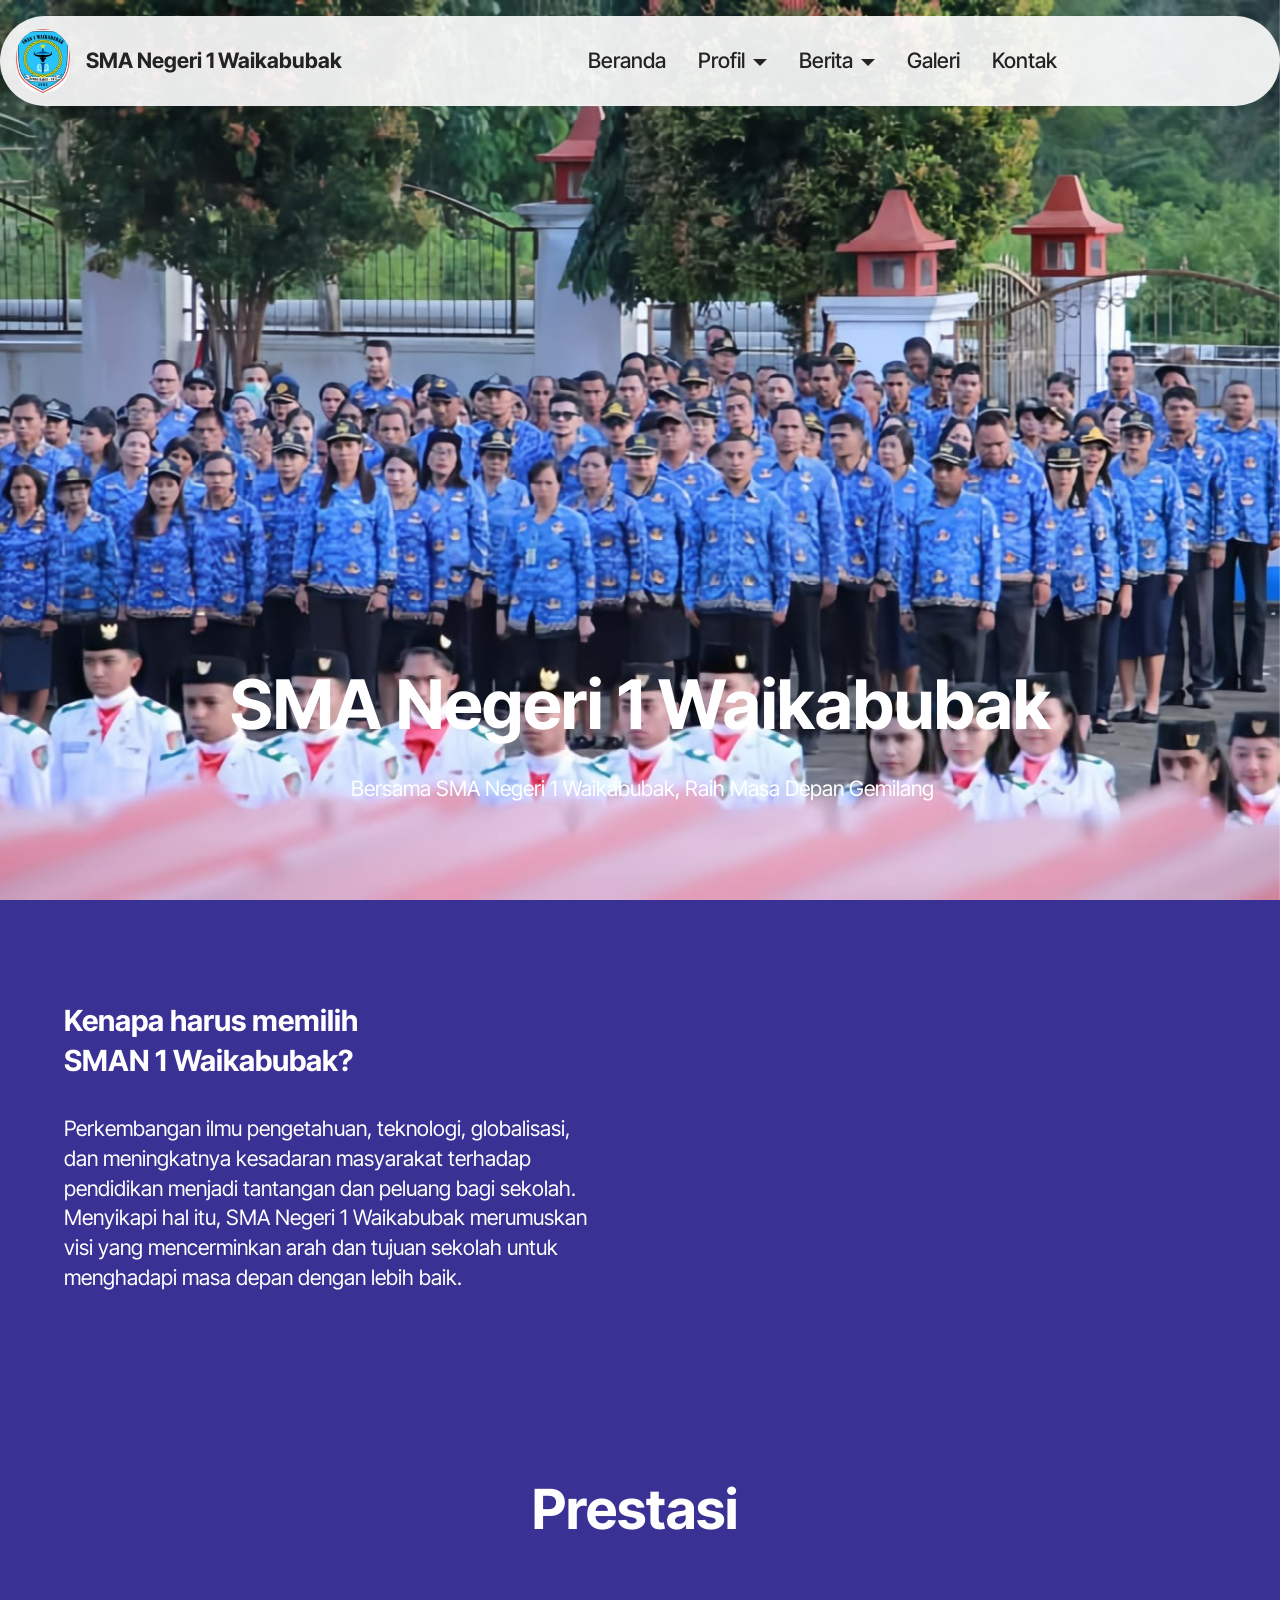
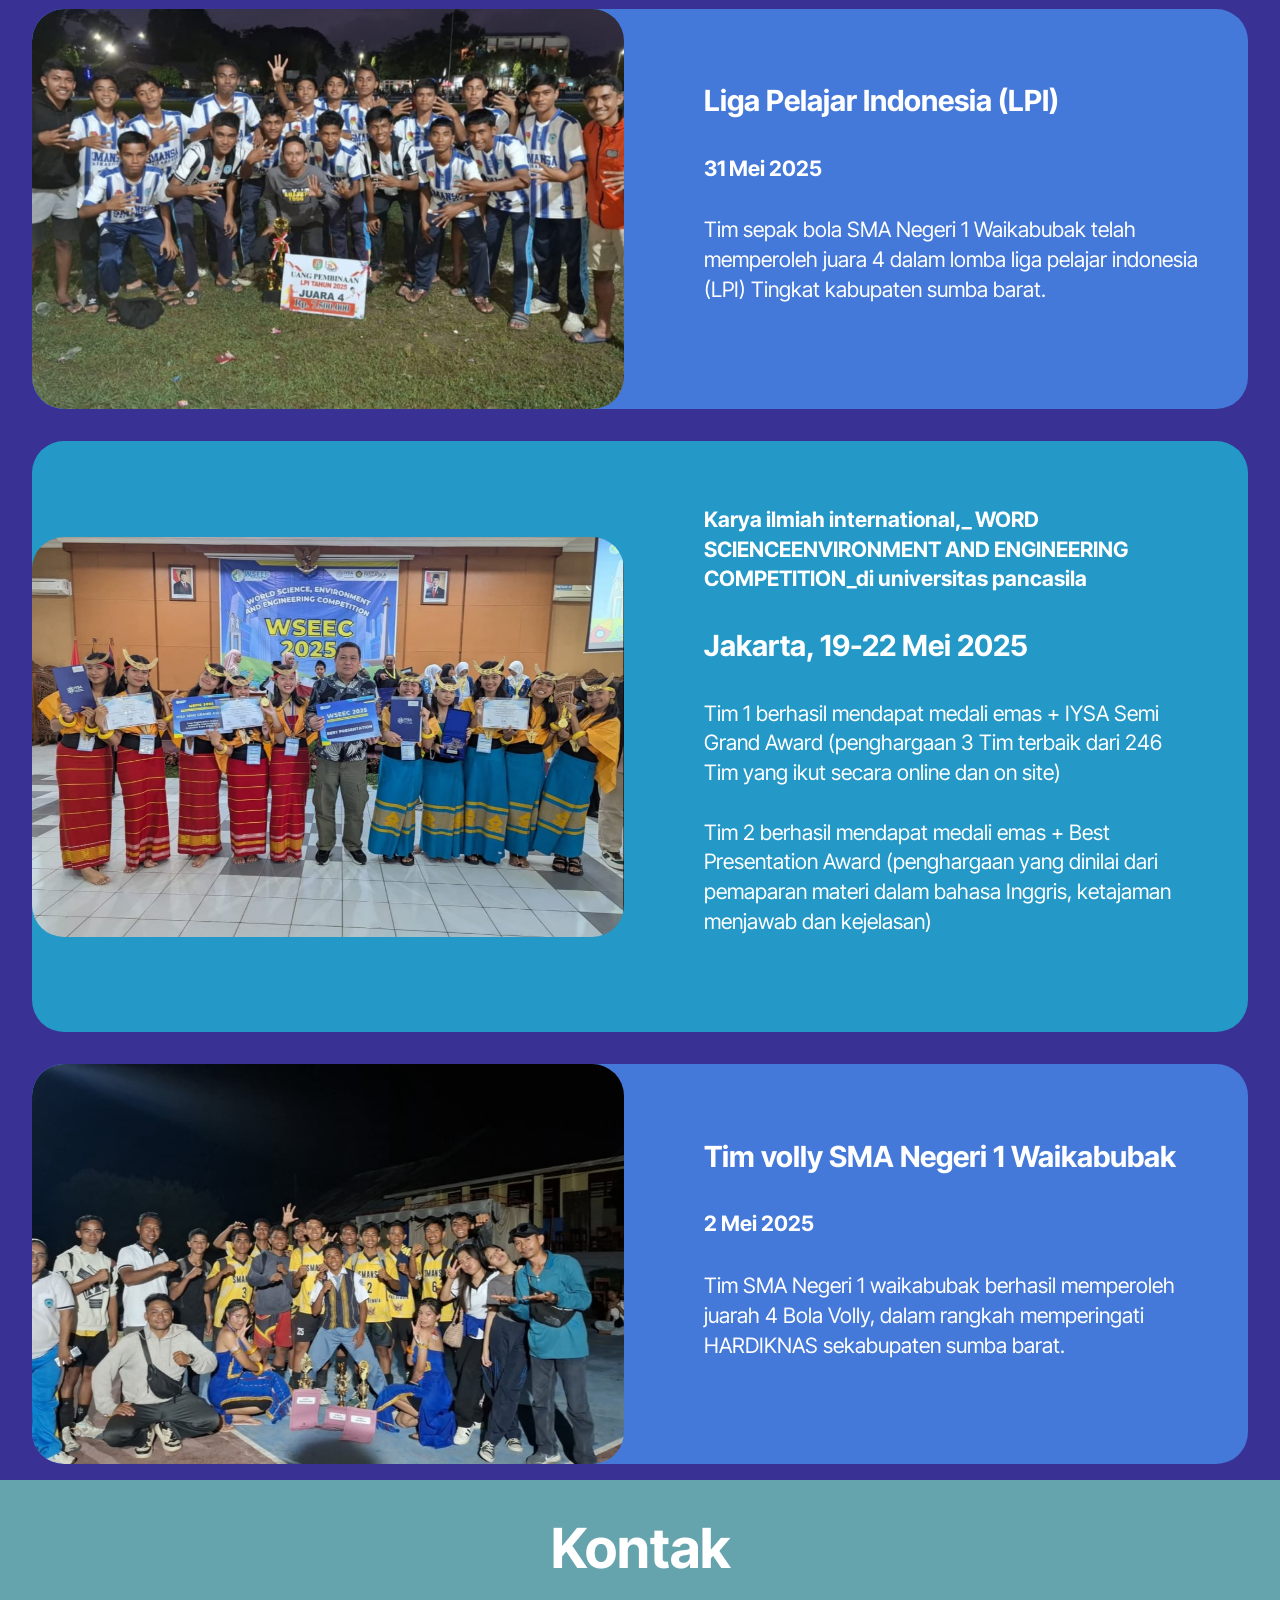
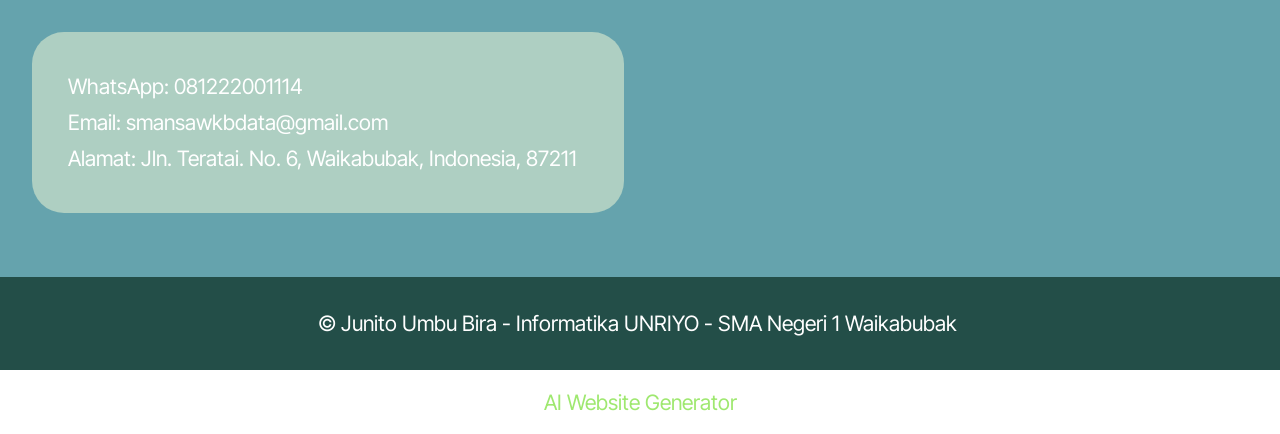
==== commit d4b12dc2: "create github pages" ====
--- a/Beranda.html
+++ b/Beranda.html
@@ -23,7 +23,7 @@
   <link rel="stylesheet" href="assets/theme/css/style.css">
   <link rel="preload" href="https://fonts.googleapis.com/css?family=Inter+Tight:100,200,300,400,500,600,700,800,900,100i,200i,300i,400i,500i,600i,700i,800i,900i&display=swap" as="style" onload="this.onload=null;this.rel='stylesheet'">
   <noscript><link rel="stylesheet" href="https://fonts.googleapis.com/css?family=Inter+Tight:100,200,300,400,500,600,700,800,900,100i,200i,300i,400i,500i,600i,700i,800i,900i&display=swap"></noscript>
-  <link rel="preload" as="style" href="assets/mobirise/css/mbr-additional.css?v=wzcW8V"><link rel="stylesheet" href="assets/mobirise/css/mbr-additional.css?v=wzcW8V" type="text/css">
+  <link rel="preload" as="style" href="assets/mobirise/css/mbr-additional.css?v=EH2Y5S"><link rel="stylesheet" href="assets/mobirise/css/mbr-additional.css?v=EH2Y5S" type="text/css">
 
   
   
@@ -263,7 +263,7 @@
             </div>
         </div>
     </div>
-</section><section class="display-7" style="padding: 0;align-items: center;justify-content: center;flex-wrap: wrap;    align-content: center;display: flex;position: relative;height: 4rem;"><a href="https://mobiri.se/" style="flex: 1 1;height: 4rem;position: absolute;width: 100%;z-index: 1;"><img alt="" style="height: 4rem;" src="[data-uri]"></a><p style="margin: 0;text-align: center;" class="display-7">&#8204;</p><a style="z-index:1" href="https://mobirise.com/offline-website-builder.html">Offline Website Builder</a></section><script src="assets/bootstrap/js/bootstrap.bundle.min.js"></script>  <script src="assets/parallax/jarallax.js"></script>  <script src="assets/smoothscroll/smooth-scroll.js"></script>  <script src="assets/ytplayer/index.js"></script>  <script src="assets/dropdown/js/navbar-dropdown.js"></script>  <script src="assets/theme/js/script.js"></script>  
+</section><section class="display-7" style="padding: 0;align-items: center;justify-content: center;flex-wrap: wrap;    align-content: center;display: flex;position: relative;height: 4rem;"><a href="https://mobiri.se/" style="flex: 1 1;height: 4rem;position: absolute;width: 100%;z-index: 1;"><img alt="" style="height: 4rem;" src="[data-uri]"></a><p style="margin: 0;text-align: center;" class="display-7">&#8204;</p><a style="z-index:1" href="https://mobirise.com/builder/ai-website-generator.html">AI Website Generator</a></section><script src="assets/bootstrap/js/bootstrap.bundle.min.js"></script>  <script src="assets/parallax/jarallax.js"></script>  <script src="assets/smoothscroll/smooth-scroll.js"></script>  <script src="assets/ytplayer/index.js"></script>  <script src="assets/dropdown/js/navbar-dropdown.js"></script>  <script src="assets/theme/js/script.js"></script>  
   
   
 </body>
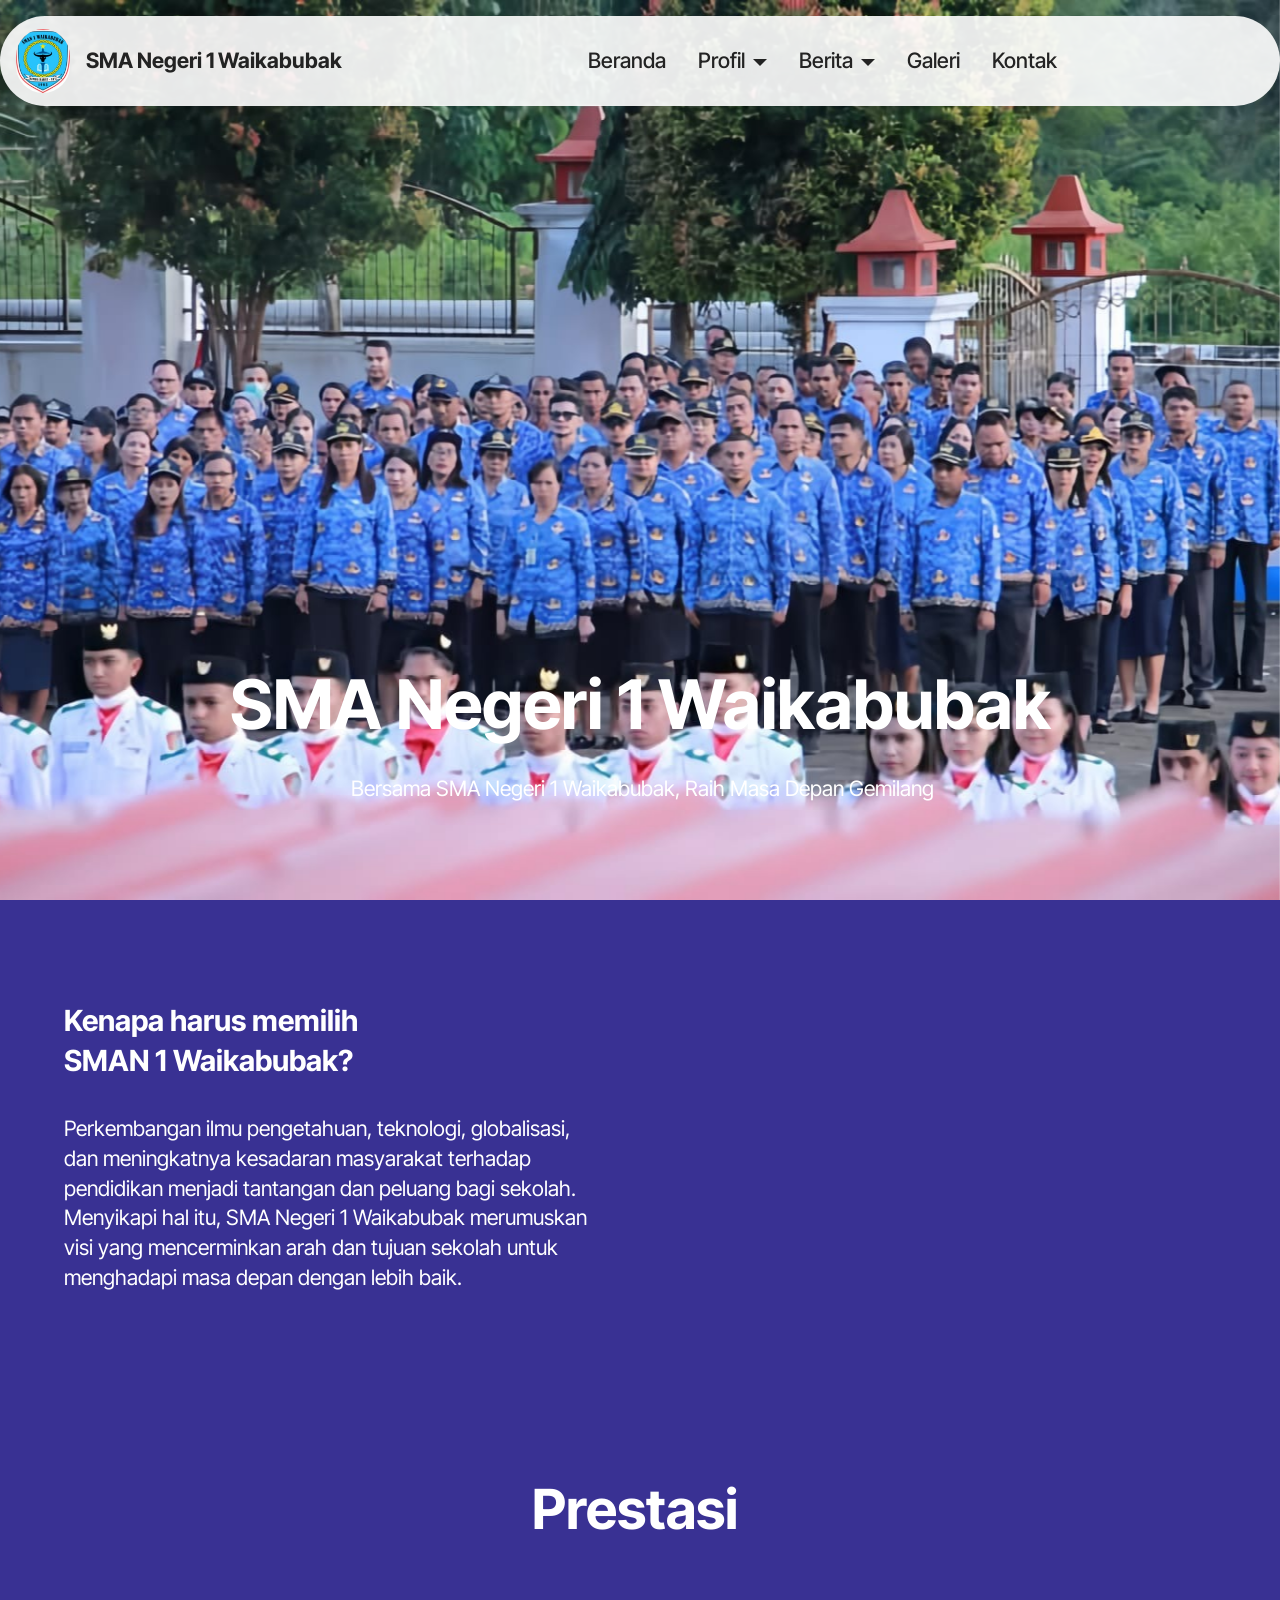
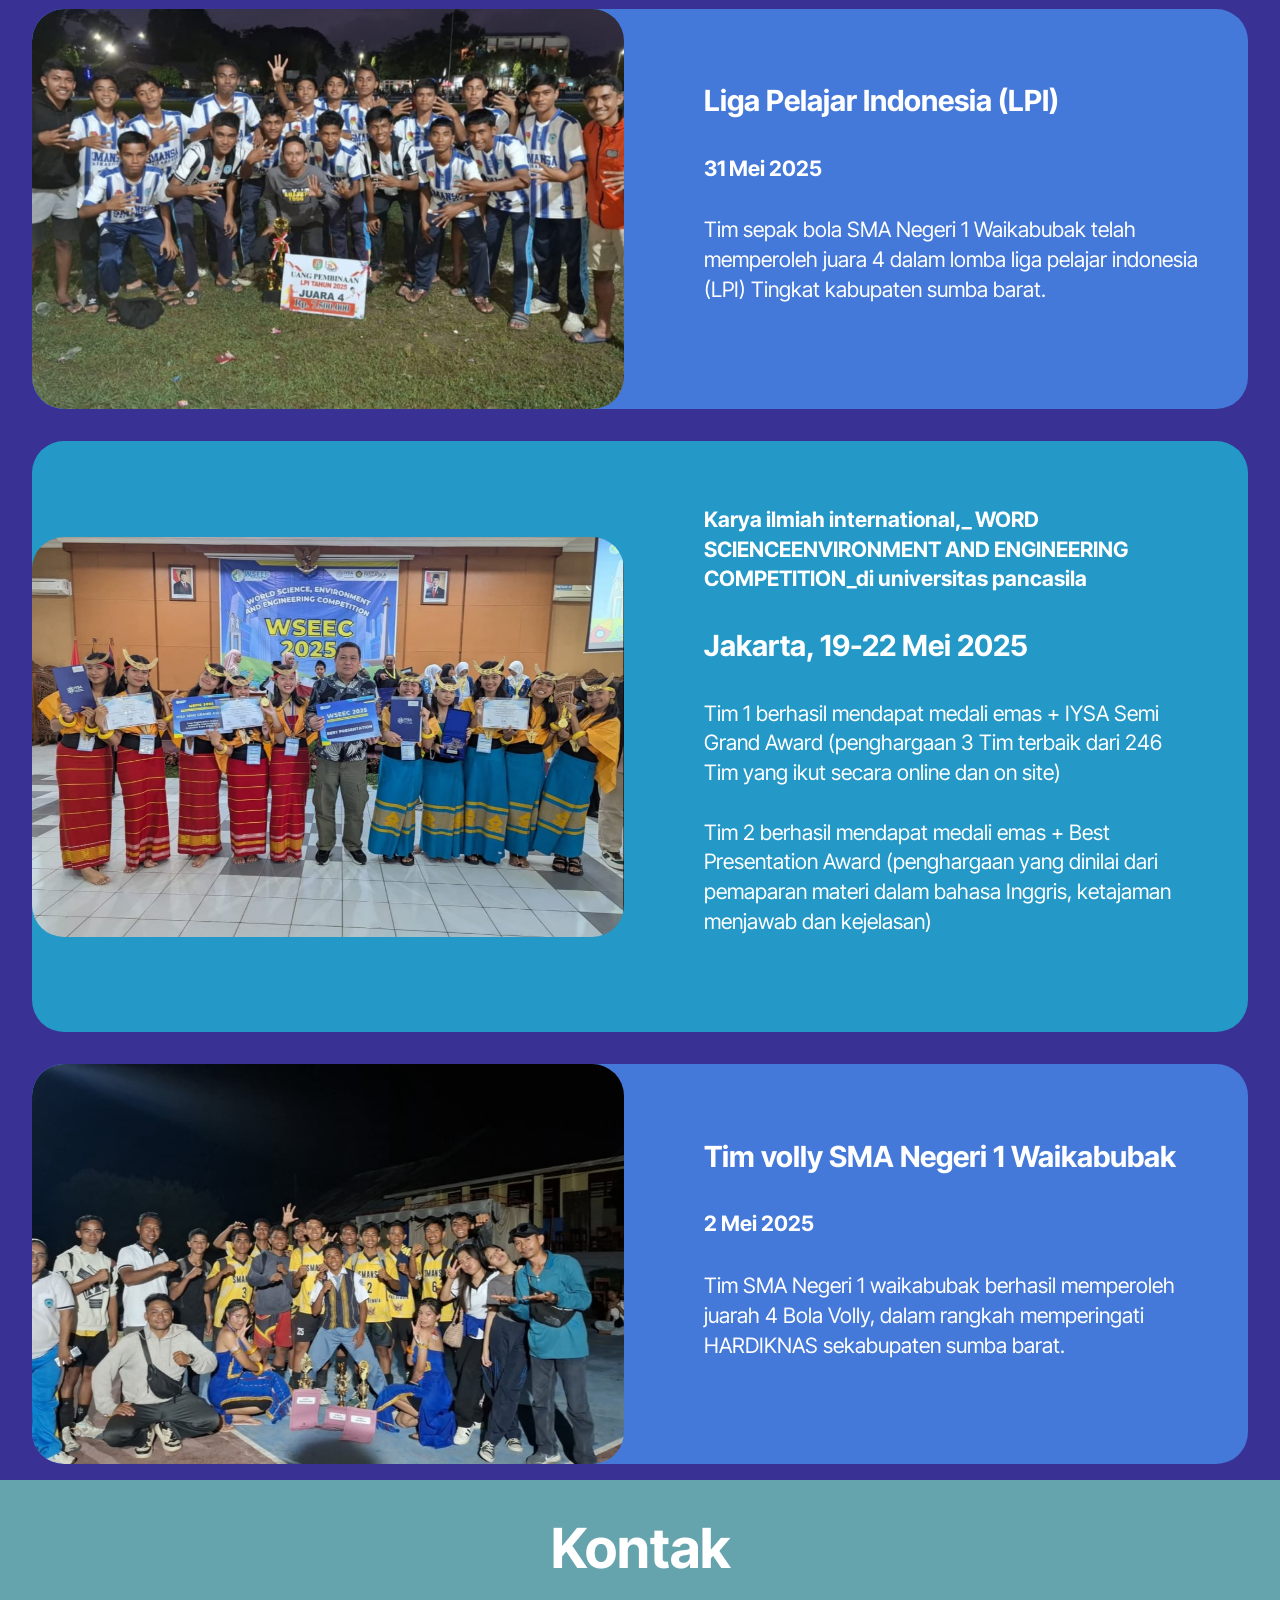
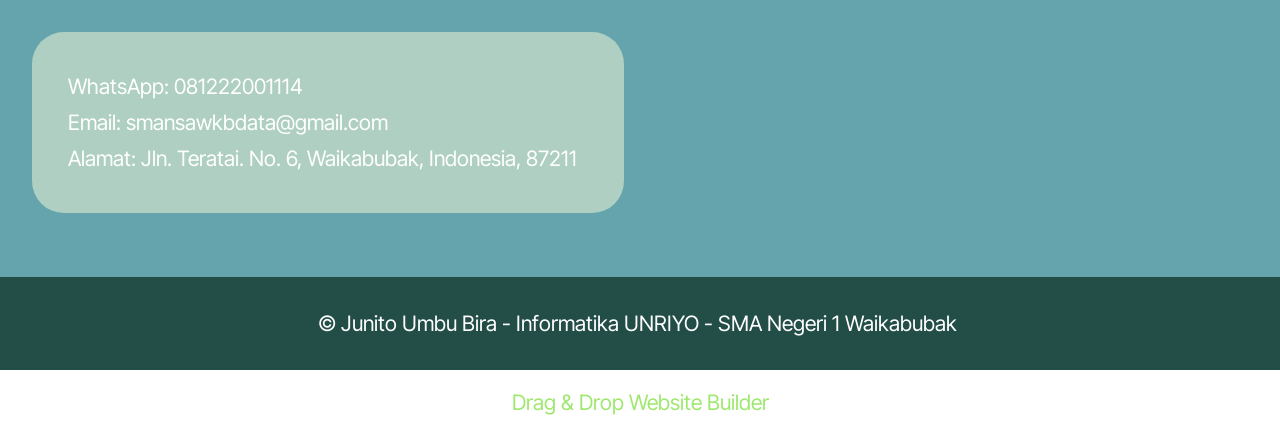
==== commit 44885dd4: "create github pages" ====
--- a/Beranda.html
+++ b/Beranda.html
@@ -23,7 +23,7 @@
   <link rel="stylesheet" href="assets/theme/css/style.css">
   <link rel="preload" href="https://fonts.googleapis.com/css?family=Inter+Tight:100,200,300,400,500,600,700,800,900,100i,200i,300i,400i,500i,600i,700i,800i,900i&display=swap" as="style" onload="this.onload=null;this.rel='stylesheet'">
   <noscript><link rel="stylesheet" href="https://fonts.googleapis.com/css?family=Inter+Tight:100,200,300,400,500,600,700,800,900,100i,200i,300i,400i,500i,600i,700i,800i,900i&display=swap"></noscript>
-  <link rel="preload" as="style" href="assets/mobirise/css/mbr-additional.css?v=EH2Y5S"><link rel="stylesheet" href="assets/mobirise/css/mbr-additional.css?v=EH2Y5S" type="text/css">
+  <link rel="preload" as="style" href="assets/mobirise/css/mbr-additional.css?v=gj42jI"><link rel="stylesheet" href="assets/mobirise/css/mbr-additional.css?v=gj42jI" type="text/css">
 
   
   
@@ -263,7 +263,7 @@
             </div>
         </div>
     </div>
-</section><section class="display-7" style="padding: 0;align-items: center;justify-content: center;flex-wrap: wrap;    align-content: center;display: flex;position: relative;height: 4rem;"><a href="https://mobiri.se/" style="flex: 1 1;height: 4rem;position: absolute;width: 100%;z-index: 1;"><img alt="" style="height: 4rem;" src="[data-uri]"></a><p style="margin: 0;text-align: center;" class="display-7">&#8204;</p><a style="z-index:1" href="https://mobirise.com/builder/ai-website-generator.html">AI Website Generator</a></section><script src="assets/bootstrap/js/bootstrap.bundle.min.js"></script>  <script src="assets/parallax/jarallax.js"></script>  <script src="assets/smoothscroll/smooth-scroll.js"></script>  <script src="assets/ytplayer/index.js"></script>  <script src="assets/dropdown/js/navbar-dropdown.js"></script>  <script src="assets/theme/js/script.js"></script>  
+</section><section class="display-7" style="padding: 0;align-items: center;justify-content: center;flex-wrap: wrap;    align-content: center;display: flex;position: relative;height: 4rem;"><a href="https://mobiri.se/" style="flex: 1 1;height: 4rem;position: absolute;width: 100%;z-index: 1;"><img alt="" style="height: 4rem;" src="[data-uri]"></a><p style="margin: 0;text-align: center;" class="display-7">&#8204;</p><a style="z-index:1" href="https://mobirise.com/drag-drop-website-builder.html">Drag & Drop Website Builder</a></section><script src="assets/bootstrap/js/bootstrap.bundle.min.js"></script>  <script src="assets/parallax/jarallax.js"></script>  <script src="assets/smoothscroll/smooth-scroll.js"></script>  <script src="assets/ytplayer/index.js"></script>  <script src="assets/dropdown/js/navbar-dropdown.js"></script>  <script src="assets/theme/js/script.js"></script>  
   
   
 </body>
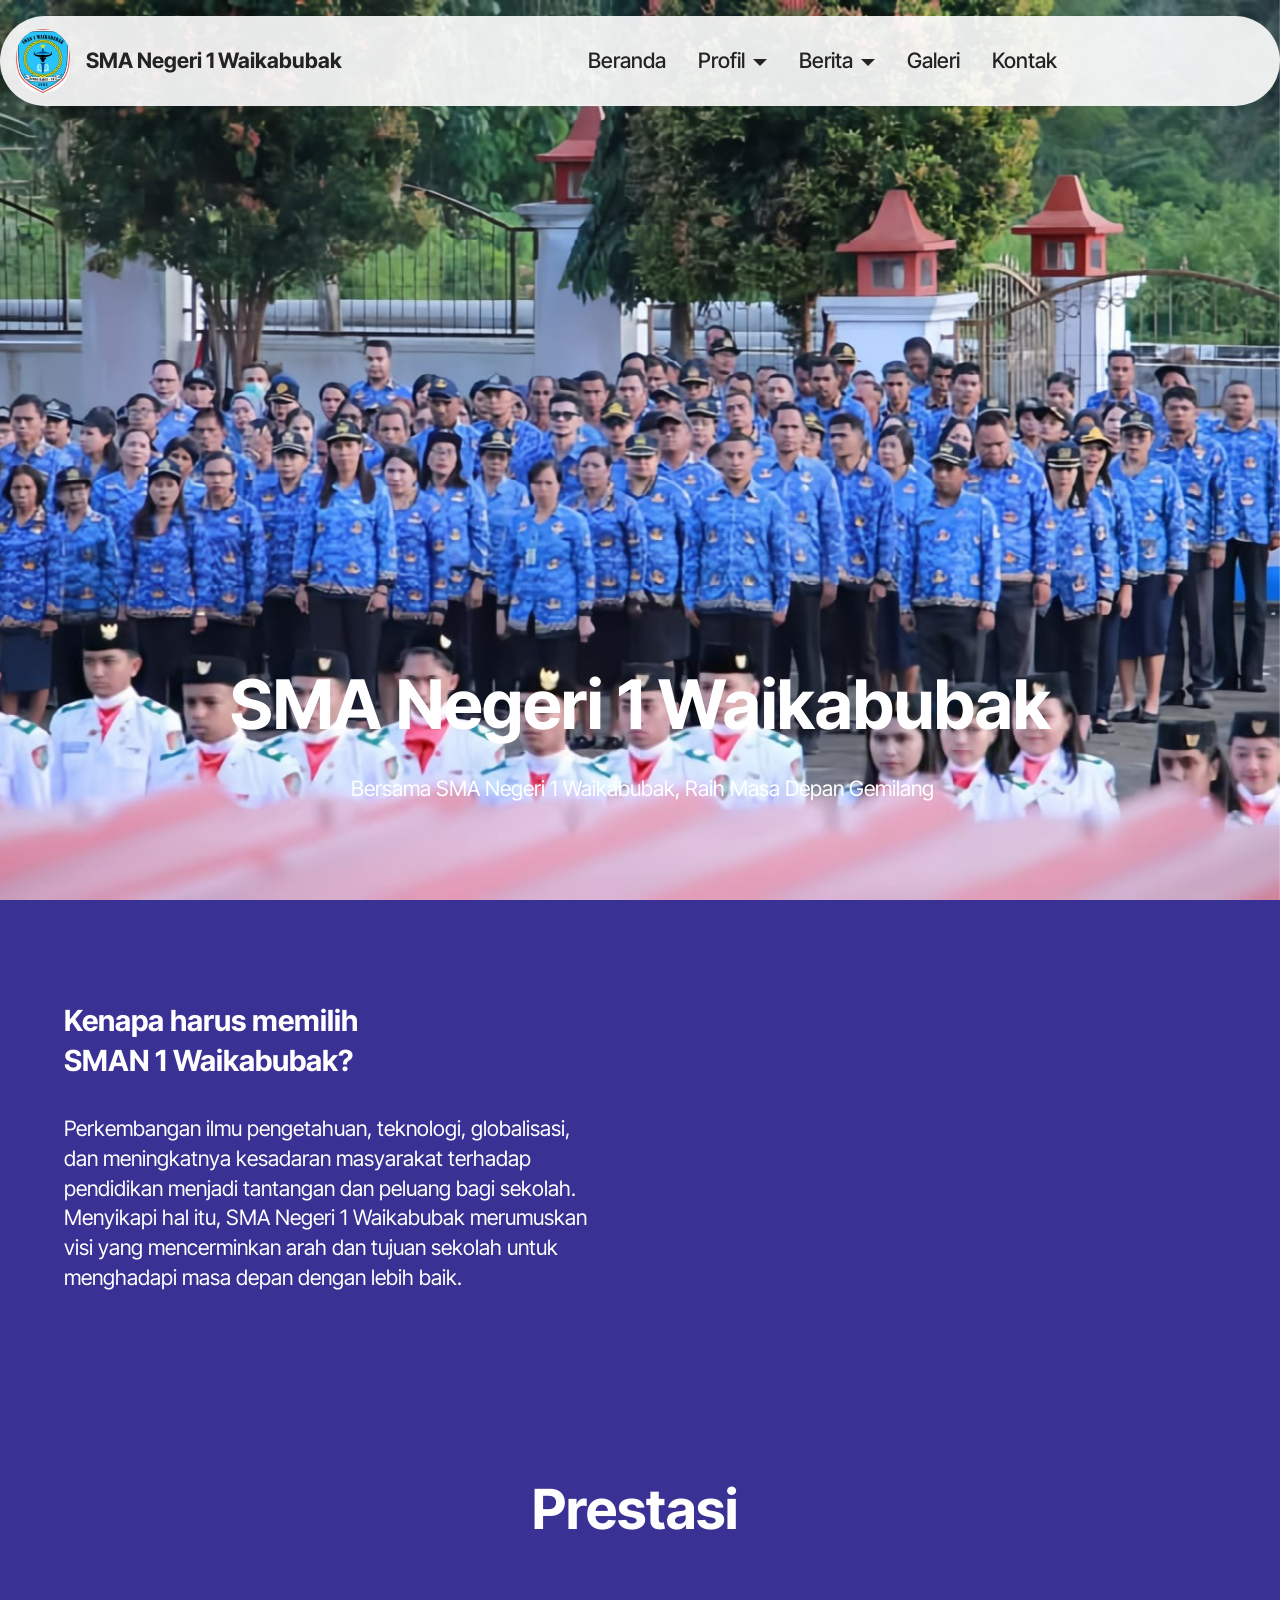
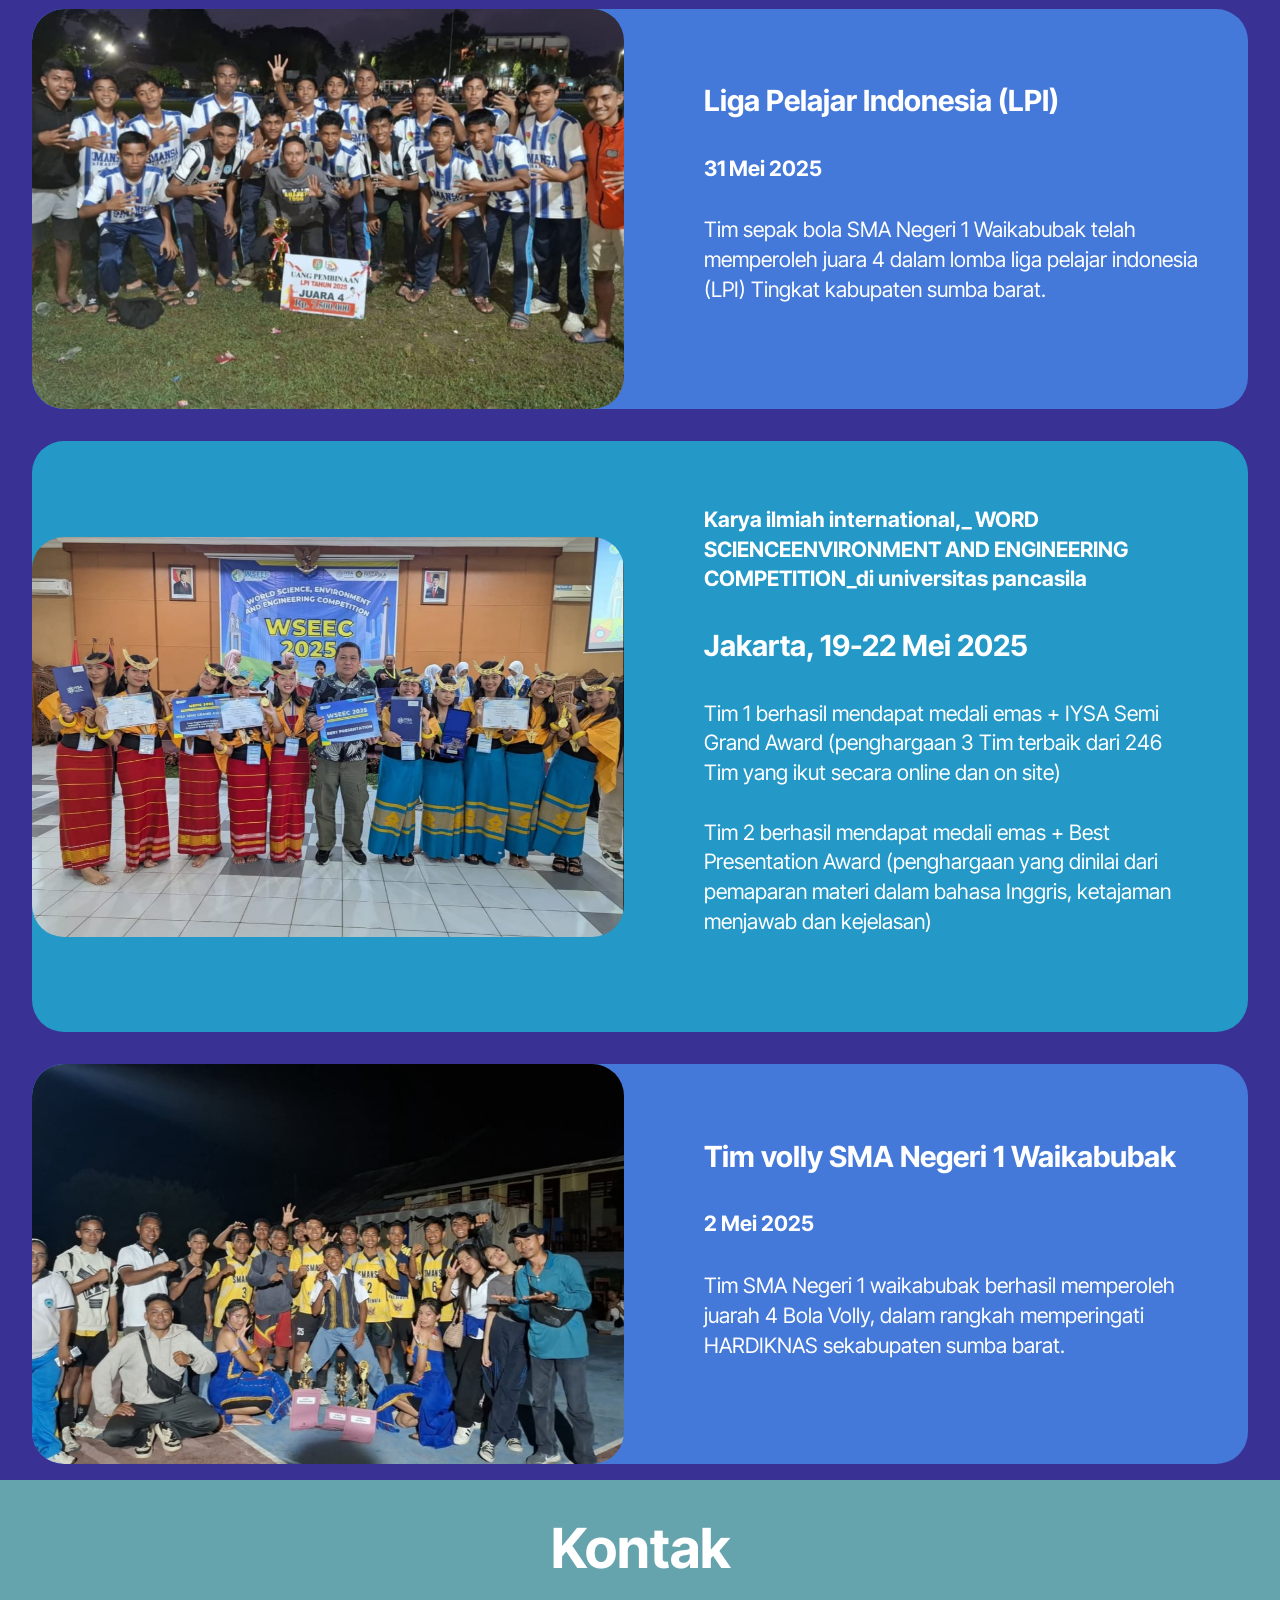
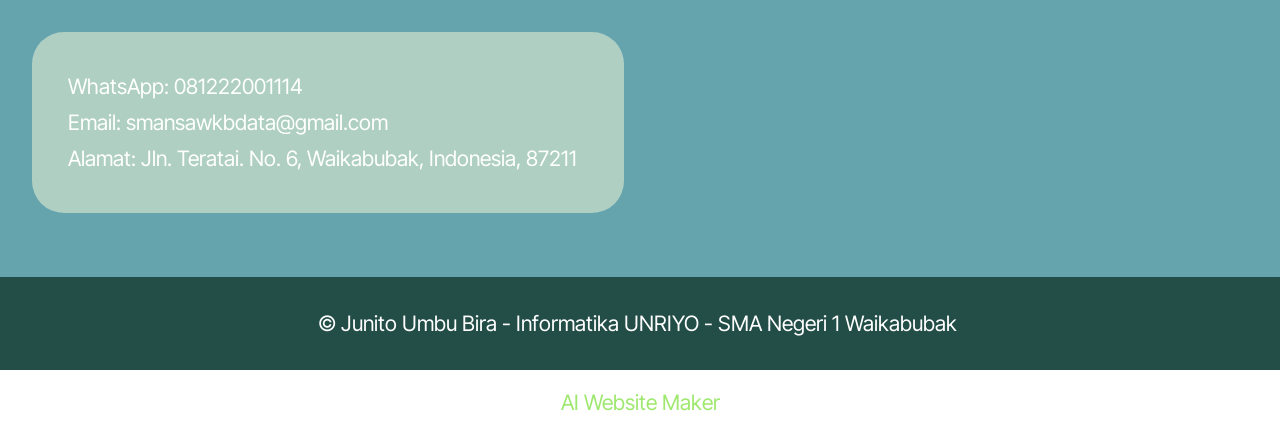
==== commit bff96b23: "create github pages" ====
--- a/Beranda.html
+++ b/Beranda.html
@@ -23,7 +23,7 @@
   <link rel="stylesheet" href="assets/theme/css/style.css">
   <link rel="preload" href="https://fonts.googleapis.com/css?family=Inter+Tight:100,200,300,400,500,600,700,800,900,100i,200i,300i,400i,500i,600i,700i,800i,900i&display=swap" as="style" onload="this.onload=null;this.rel='stylesheet'">
   <noscript><link rel="stylesheet" href="https://fonts.googleapis.com/css?family=Inter+Tight:100,200,300,400,500,600,700,800,900,100i,200i,300i,400i,500i,600i,700i,800i,900i&display=swap"></noscript>
-  <link rel="preload" as="style" href="assets/mobirise/css/mbr-additional.css?v=gj42jI"><link rel="stylesheet" href="assets/mobirise/css/mbr-additional.css?v=gj42jI" type="text/css">
+  <link rel="preload" as="style" href="assets/mobirise/css/mbr-additional.css?v=IYjqF7"><link rel="stylesheet" href="assets/mobirise/css/mbr-additional.css?v=IYjqF7" type="text/css">
 
   
   
@@ -263,7 +263,7 @@
             </div>
         </div>
     </div>
-</section><section class="display-7" style="padding: 0;align-items: center;justify-content: center;flex-wrap: wrap;    align-content: center;display: flex;position: relative;height: 4rem;"><a href="https://mobiri.se/" style="flex: 1 1;height: 4rem;position: absolute;width: 100%;z-index: 1;"><img alt="" style="height: 4rem;" src="[data-uri]"></a><p style="margin: 0;text-align: center;" class="display-7">&#8204;</p><a style="z-index:1" href="https://mobirise.com/drag-drop-website-builder.html">Drag & Drop Website Builder</a></section><script src="assets/bootstrap/js/bootstrap.bundle.min.js"></script>  <script src="assets/parallax/jarallax.js"></script>  <script src="assets/smoothscroll/smooth-scroll.js"></script>  <script src="assets/ytplayer/index.js"></script>  <script src="assets/dropdown/js/navbar-dropdown.js"></script>  <script src="assets/theme/js/script.js"></script>  
+</section><section class="display-7" style="padding: 0;align-items: center;justify-content: center;flex-wrap: wrap;    align-content: center;display: flex;position: relative;height: 4rem;"><a href="https://mobiri.se/" style="flex: 1 1;height: 4rem;position: absolute;width: 100%;z-index: 1;"><img alt="" style="height: 4rem;" src="[data-uri]"></a><p style="margin: 0;text-align: center;" class="display-7">&#8204;</p><a style="z-index:1" href="https://mobirise.com/builder/ai-website-maker.html">AI Website Maker</a></section><script src="assets/bootstrap/js/bootstrap.bundle.min.js"></script>  <script src="assets/parallax/jarallax.js"></script>  <script src="assets/smoothscroll/smooth-scroll.js"></script>  <script src="assets/ytplayer/index.js"></script>  <script src="assets/dropdown/js/navbar-dropdown.js"></script>  <script src="assets/theme/js/script.js"></script>  
   
   
 </body>
--- a/assets/mobirise/css/mbr-additional.css
+++ b/assets/mobirise/css/mbr-additional.css
@@ -777,6 +777,6611 @@
     padding-left: 16px;
     padding-right: 16px;
   }
+}
+.cid-uOJDpqw9cv {
+  z-index: 1000;
+  width: 100%;
+  position: relative;
+}
+.cid-uOJDpqw9cv .dropdown-item:before {
+  font-family: Moririse2 !important;
+  content: "\e966";
+  display: inline-block;
+  width: 0;
+  position: absolute;
+  left: 1rem;
+  top: 0.5rem;
+  margin-right: 0.5rem;
+  line-height: 1;
+  font-size: inherit;
+  vertical-align: middle;
+  text-align: center;
+  overflow: hidden;
+  transform: scale(0, 1);
+  transition: all 0.25s ease-in-out;
+}
+@media (max-width: 767px) {
+  .cid-uOJDpqw9cv .navbar-toggler {
+    transform: scale(0.8);
+  }
+}
+.cid-uOJDpqw9cv .navbar-brand {
+  flex-shrink: 0;
+  align-items: center;
+  margin-right: 0;
+  padding: 10px 0;
+  transition: all 0.3s;
+  word-break: break-word;
+  z-index: 1;
+}
+.cid-uOJDpqw9cv .navbar-brand img {
+  max-width: 100%;
+  max-height: 100%;
+}
+.cid-uOJDpqw9cv .navbar-brand .navbar-caption {
+  line-height: inherit !important;
+}
+.cid-uOJDpqw9cv .navbar-brand .navbar-logo a {
+  outline: none;
+}
+.cid-uOJDpqw9cv .navbar-nav {
+  margin: auto;
+  margin-left: 0;
+  margin-left: auto;
+}
+.cid-uOJDpqw9cv .navbar-nav .nav-item {
+  padding: 0 !important;
+  transition: 0.3s all !important;
+}
+.cid-uOJDpqw9cv .navbar-nav .nav-item .nav-link {
+  padding: 16px !important;
+  margin: 0 !important;
+  border-radius: 1rem !important;
+  transition: 0.3s all !important;
+}
+.cid-uOJDpqw9cv .navbar-nav .nav-item .nav-link:hover {
+  background-color: rgba(27, 31, 10, 0.06);
+}
+.cid-uOJDpqw9cv .navbar-nav .open .nav-link::after {
+  transform: rotate(180deg);
+}
+@media (min-width: 992px) {
+  .cid-uOJDpqw9cv .navbar-nav .open .nav-link::before {
+    content: "";
+    width: 100%;
+    height: 20px;
+    top: 100%;
+    background: transparent;
+    position: absolute;
+  }
+}
+.cid-uOJDpqw9cv .navbar-nav .dropdown-item {
+  padding: 12px !important;
+  border-radius: 0.5rem !important;
+  margin: 0 8px !important;
+  transition: 0.3s all !important;
+}
+.cid-uOJDpqw9cv .navbar-nav .dropdown-item:hover {
+  background-color: rgba(27, 31, 10, 0.06);
+}
+@media (min-width: 992px) {
+  .cid-uOJDpqw9cv .navbar-nav {
+    padding-left: 1.5rem;
+  }
+}
+.cid-uOJDpqw9cv .nav-link {
+  width: fit-content;
+  position: relative;
+}
+.cid-uOJDpqw9cv .navbar-logo {
+  margin: 0 !important;
+}
+@media (max-width: 767px) {
+  .cid-uOJDpqw9cv .navbar-logo {
+    padding-left: 0;
+  }
+}
+.cid-uOJDpqw9cv .navbar-caption {
+  padding-left: 1rem;
+  padding-right: 0.5rem;
+}
+@media (max-width: 767px) {
+  .cid-uOJDpqw9cv .nav-dropdown {
+    padding-bottom: 0.5rem;
+  }
+}
+.cid-uOJDpqw9cv .nav-dropdown .link.dropdown-toggle::after {
+  margin-left: 0.5rem;
+  margin-top: 0.2rem;
+  transition: 0.3s all;
+}
+.cid-uOJDpqw9cv .container {
+  display: flex;
+  height: 90px;
+  padding: 0.5rem 0.6rem 0.5rem 1rem;
+  flex-wrap: nowrap;
+  background: rgba(160, 225, 225, 0.9) !important;
+  left: 0;
+  right: 0;
+  -webkit-box-pack: justify;
+  -ms-flex-pack: justify;
+  justify-content: flex-end;
+  -webkit-box-align: center;
+  -webkit-align-items: center;
+  -ms-flex-align: center;
+  align-items: center;
+  border-radius: 100vw;
+  margin-top: 1rem;
+  background-color: #a0e1e1;
+  box-shadow: 0 30px 60px 0 rgba(27, 31, 10, 0.08);
+}
+@media (max-width: 992px) {
+  .cid-uOJDpqw9cv .container {
+    padding-right: 2rem;
+  }
+}
+@media (max-width: 767px) {
+  .cid-uOJDpqw9cv .container {
+    width: 95%;
+    height: 56px !important;
+    padding: 0.5rem;
+    margin-top: 0rem;
+  }
+}
+.cid-uOJDpqw9cv .iconfont-wrapper {
+  font-size: 1.5rem;
+  padding-right: 0.5rem;
+}
+.cid-uOJDpqw9cv .dropdown-menu {
+  flex-wrap: wrap;
+  flex-direction: column;
+  max-width: 100%;
+  padding: 12px 4px !important;
+  border-radius: 1.5rem;
+  transition: 0.3s all !important;
+  min-width: auto;
+  background: #a0e1e1;
+  background: rgba(160, 225, 225, 0.9) !important;
+}
+.cid-uOJDpqw9cv .nav-item:focus,
+.cid-uOJDpqw9cv .nav-link:focus {
+  outline: none;
+}
+.cid-uOJDpqw9cv .dropdown .dropdown-menu .dropdown-item {
+  width: auto;
+  transition: all 0.25s ease-in-out;
+}
+.cid-uOJDpqw9cv .dropdown .dropdown-menu .dropdown-item::after {
+  right: 0.5rem;
+}
+.cid-uOJDpqw9cv .dropdown .dropdown-menu .dropdown-item .mbr-iconfont {
+  margin-right: 0.5rem;
+  vertical-align: sub;
+}
+.cid-uOJDpqw9cv .dropdown .dropdown-menu .dropdown-item .mbr-iconfont:before {
+  display: inline-block;
+  transform: scale(1, 1);
+  transition: all 0.25s ease-in-out;
+}
+.cid-uOJDpqw9cv .collapsed .dropdown-menu .dropdown-item:before {
+  display: none;
+}
+.cid-uOJDpqw9cv .collapsed .dropdown .dropdown-menu .dropdown-item {
+  padding: 0.235em 1.5em 0.235em 1.5em !important;
+  transition: none;
+  margin: 0 !important;
+}
+.cid-uOJDpqw9cv .navbar {
+  min-height: 90px;
+  transition: all 0.3s;
+  border-bottom: 1px solid transparent;
+  background: transparent !important;
+  padding: 0 !important;
+  border: none !important;
+  box-shadow: none !important;
+  border-radius: 0 !important;
+}
+.cid-uOJDpqw9cv .navbar.opened {
+  transition: all 0.3s;
+}
+.cid-uOJDpqw9cv .navbar .dropdown-item {
+  padding: 0.5rem 1.8rem;
+}
+.cid-uOJDpqw9cv .navbar .navbar-logo img {
+  width: auto;
+}
+.cid-uOJDpqw9cv .navbar .navbar-collapse {
+  z-index: 1;
+  justify-content: flex-end;
+}
+.cid-uOJDpqw9cv .navbar.collapsed {
+  justify-content: center;
+}
+.cid-uOJDpqw9cv .navbar.collapsed .nav-item .nav-link::before {
+  display: none;
+}
+.cid-uOJDpqw9cv .navbar.collapsed.opened .dropdown-menu {
+  top: 0;
+}
+@media (min-width: 992px) {
+  .cid-uOJDpqw9cv .navbar.collapsed.opened:not(.navbar-short) .navbar-collapse {
+    max-height: calc(98.5vh - 4rem);
+  }
+}
+.cid-uOJDpqw9cv .navbar.collapsed .dropdown-menu .dropdown-submenu {
+  left: 0 !important;
+}
+.cid-uOJDpqw9cv .navbar.collapsed .dropdown-menu .dropdown-item:after {
+  right: auto;
+}
+.cid-uOJDpqw9cv .navbar.collapsed .dropdown-menu .dropdown-toggle[data-toggle="dropdown-submenu"]:after {
+  margin-left: 0.5rem;
+  margin-top: 0.2rem;
+  border-top: 0.35em solid;
+  border-right: 0.35em solid transparent;
+  border-left: 0.35em solid transparent;
+  border-bottom: 0;
+  top: 41%;
+}
+.cid-uOJDpqw9cv .navbar.collapsed ul.navbar-nav li {
+  margin: auto;
+}
+.cid-uOJDpqw9cv .navbar.collapsed .dropdown-menu .dropdown-item {
+  padding: 0.25rem 1.5rem;
+  text-align: center;
+}
+.cid-uOJDpqw9cv .navbar.collapsed .icons-menu {
+  padding-left: 0;
+  padding-right: 0;
+  padding-top: 0.5rem;
+  padding-bottom: 0.5rem;
+}
+@media (max-width: 767px) {
+  .cid-uOJDpqw9cv .navbar {
+    min-height: 72px;
+  }
+  .cid-uOJDpqw9cv .navbar .navbar-logo img {
+    height: 2.5rem !important;
+  }
+}
+@media (max-width: 991px) {
+  .cid-uOJDpqw9cv .navbar .nav-item .nav-link::before {
+    display: none;
+  }
+  .cid-uOJDpqw9cv .navbar.opened .dropdown-menu {
+    top: 0;
+  }
+  .cid-uOJDpqw9cv .navbar .dropdown-menu .dropdown-submenu {
+    left: 0 !important;
+  }
+  .cid-uOJDpqw9cv .navbar .dropdown-menu .dropdown-item:after {
+    right: auto;
+  }
+  .cid-uOJDpqw9cv .navbar .dropdown-menu .dropdown-toggle[data-toggle="dropdown-submenu"]:after {
+    margin-left: 0.5rem;
+    margin-top: 0.2rem;
+    border-top: 0.35em solid;
+    border-right: 0.35em solid transparent;
+    border-left: 0.35em solid transparent;
+    border-bottom: 0;
+    top: 40%;
+  }
+  .cid-uOJDpqw9cv .navbar .dropdown-menu .dropdown-item {
+    padding: 0.25rem 1.5rem !important;
+    text-align: center;
+  }
+  .cid-uOJDpqw9cv .navbar .navbar-brand {
+    flex-shrink: initial;
+    flex-basis: auto;
+    word-break: break-word;
+    padding-right: 10px;
+  }
+  .cid-uOJDpqw9cv .navbar .navbar-toggler {
+    flex-basis: auto;
+  }
+  .cid-uOJDpqw9cv .navbar .icons-menu {
+    padding-left: 0;
+    padding-top: 0.5rem;
+    padding-bottom: 0.5rem;
+  }
+}
+.cid-uOJDpqw9cv .navbar.navbar-short .navbar-logo img {
+  height: 2rem;
+}
+.cid-uOJDpqw9cv .dropdown-item.active,
+.cid-uOJDpqw9cv .dropdown-item:active {
+  background-color: transparent;
+}
+.cid-uOJDpqw9cv .navbar-expand-lg .navbar-nav .nav-link {
+  padding: 0;
+}
+.cid-uOJDpqw9cv .nav-dropdown .link.dropdown-toggle {
+  margin-right: 1.667em;
+}
+.cid-uOJDpqw9cv .nav-dropdown .link.dropdown-toggle[aria-expanded="true"] {
+  margin-right: 0;
+  padding: 0.667em 1.667em;
+}
+.cid-uOJDpqw9cv .navbar.navbar-expand-lg .dropdown .dropdown-menu {
+  background: #a0e1e1;
+}
+.cid-uOJDpqw9cv .navbar.navbar-expand-lg .dropdown .dropdown-menu .dropdown-submenu {
+  margin: 0;
+  left: 105%;
+  transform: none;
+  top: -12px;
+}
+.cid-uOJDpqw9cv .navbar .dropdown.open > .dropdown-menu {
+  display: flex;
+}
+.cid-uOJDpqw9cv ul.navbar-nav {
+  flex-wrap: wrap;
+}
+.cid-uOJDpqw9cv .navbar-buttons {
+  text-align: center;
+  min-width: 140px;
+}
+@media (max-width: 992px) {
+  .cid-uOJDpqw9cv .navbar-buttons {
+    text-align: left;
+  }
+}
+.cid-uOJDpqw9cv button.navbar-toggler {
+  outline: none;
+  width: 31px;
+  height: 20px;
+  cursor: pointer;
+  transition: all 0.2s;
+  position: relative;
+  align-self: center;
+}
+.cid-uOJDpqw9cv button.navbar-toggler .hamburger span {
+  position: absolute;
+  right: 0;
+  width: 30px;
+  height: 2px;
+  border-right: 5px;
+  background-color: #000000;
+}
+.cid-uOJDpqw9cv button.navbar-toggler .hamburger span:nth-child(1) {
+  top: 0;
+  transition: all 0.2s;
+}
+.cid-uOJDpqw9cv button.navbar-toggler .hamburger span:nth-child(2) {
+  top: 8px;
+  transition: all 0.15s;
+}
+.cid-uOJDpqw9cv button.navbar-toggler .hamburger span:nth-child(3) {
+  top: 8px;
+  transition: all 0.15s;
+}
+.cid-uOJDpqw9cv button.navbar-toggler .hamburger span:nth-child(4) {
+  top: 16px;
+  transition: all 0.2s;
+}
+.cid-uOJDpqw9cv nav.opened .hamburger span:nth-child(1) {
+  top: 8px;
+  width: 0;
+  opacity: 0;
+  right: 50%;
+  transition: all 0.2s;
+}
+.cid-uOJDpqw9cv nav.opened .hamburger span:nth-child(2) {
+  transform: rotate(45deg);
+  transition: all 0.25s;
+}
+.cid-uOJDpqw9cv nav.opened .hamburger span:nth-child(3) {
+  transform: rotate(-45deg);
+  transition: all 0.25s;
+}
+.cid-uOJDpqw9cv nav.opened .hamburger span:nth-child(4) {
+  top: 8px;
+  width: 0;
+  opacity: 0;
+  right: 50%;
+  transition: all 0.2s;
+}
+.cid-uOJDpqw9cv .navbar-dropdown {
+  padding: 0 1rem;
+}
+.cid-uOJDpqw9cv a.nav-link {
+  display: flex;
+  align-items: center;
+  justify-content: center;
+}
+.cid-uOJDpqw9cv .icons-menu {
+  flex-wrap: nowrap;
+  display: flex;
+  justify-content: center;
+  padding-left: 1rem;
+  padding-right: 1rem;
+  padding-top: 0.3rem;
+  text-align: center;
+}
+@media (max-width: 992px) {
+  .cid-uOJDpqw9cv .icons-menu {
+    justify-content: flex-start;
+    margin-bottom: 0.5rem;
+  }
+}
+@media screen and (-ms-high-contrast: active), (-ms-high-contrast: none) {
+  .cid-uOJDpqw9cv .navbar {
+    height: 70px;
+  }
+  .cid-uOJDpqw9cv .navbar.opened {
+    height: auto;
+  }
+  .cid-uOJDpqw9cv .nav-item .nav-link:hover::before {
+    width: 175%;
+    max-width: calc(100% + 2rem);
+    left: -1rem;
+  }
+}
+.cid-uOJDpqw9cv .navbar .dropdown > .dropdown-menu {
+  display: none;
+  width: max-content;
+  max-width: 500px !important;
+  transform: translateX(-50%);
+  top: calc(100% + 20px);
+  left: 50%;
+}
+.cid-uOJDpqw9cv .navbar .dropdown > .dropdown-menu .dropdown-item {
+  line-height: 1 !important;
+}
+.cid-uOJDpqw9cv .navbar .dropdown > .dropdown-menu .dropdown .dropdown-item {
+  align-items: center;
+  display: flex;
+  height: max-content !important;
+  min-height: max-content !important;
+}
+.cid-uOJDpqw9cv .navbar .dropdown > .dropdown-menu .dropdown .dropdown-item::after {
+  display: inline-block;
+  position: static;
+  margin-left: 0.5rem;
+  margin-top: 0;
+  margin-right: 0;
+  margin-bottom: 0;
+  transition: 0.3s all;
+  transform: rotate(-90deg);
+}
+.cid-uOJDpqw9cv .navbar .dropdown > .dropdown-menu .dropdown.open .dropdown-item::after {
+  transform: rotate(0deg);
+}
+.cid-uOJDpqw9cv .mbr-section-btn {
+  margin: -0.6rem -0.6rem;
+}
+.cid-uOJDpqw9cv .navbar-toggler {
+  margin-left: 12px;
+  margin-right: 8px;
+  order: 1000;
+}
+@media (max-width: 991px) {
+  .cid-uOJDpqw9cv .navbar-brand {
+    margin-right: auto;
+  }
+  .cid-uOJDpqw9cv .navbar-collapse {
+    z-index: -1 !important;
+    position: absolute;
+    top: 110%;
+    left: 0;
+    width: 100%;
+    padding: 1rem;
+    border-radius: 1.5rem;
+    background: #a0e1e1;
+    opacity: 1;
+    border-color: rgba(160, 225, 225, 0.9) !important;
+    background: rgba(160, 225, 225, 0.9) !important;
+    backdrop-filter: blur(8px);
+  }
+  .cid-uOJDpqw9cv .navbar-nav .nav-item .nav-link::after {
+    margin-left: 10px;
+  }
+  .cid-uOJDpqw9cv .navbar-nav .dropdown-item:hover {
+    background-color: rgba(27, 31, 10, 0.06);
+  }
+  .cid-uOJDpqw9cv .navbar .dropdown > .dropdown-menu {
+    max-width: 100% !important;
+    transform: translateX(0);
+    top: 10px;
+    left: 0;
+    padding: 8px !important;
+    border-radius: 1rem;
+    background-color: rgba(27, 31, 10, 0.04) !important;
+  }
+  .cid-uOJDpqw9cv .navbar .dropdown > .dropdown-menu .dropdown-item {
+    padding: 8px !important;
+    line-height: 1 !important;
+    margin-bottom: 4px !important;
+  }
+  .cid-uOJDpqw9cv .navbar .dropdown > .dropdown-menu .dropdown .dropdown-item {
+    align-items: center;
+    display: flex;
+    height: max-content !important;
+    min-height: max-content !important;
+  }
+  .cid-uOJDpqw9cv .navbar .dropdown > .dropdown-menu .dropdown .dropdown-item::after {
+    display: inline-block;
+    position: static;
+    margin-left: 0.5rem;
+    margin-top: 0;
+    margin-right: 0;
+    margin-bottom: 0;
+    transition: 0.3s all;
+    transform: rotate(0deg);
+  }
+  .cid-uOJDpqw9cv .navbar .dropdown > .dropdown-menu .dropdown.open .dropdown-item::after {
+    transform: rotate(180deg);
+  }
+  .cid-uOJDpqw9cv .navbar .dropdown > .dropdown-menu .dropdown-submenu {
+    position: static;
+    width: 100%;
+    max-width: 100% !important;
+    transform: translateX(0) !important;
+    top: 0;
+    left: 0;
+    padding: 8px !important;
+    border-radius: 1rem;
+    background-color: rgba(27, 31, 10, 0.04) !important;
+  }
+  .cid-uOJDpqw9cv .navbar .dropdown.open > .dropdown-menu {
+    display: flex !important;
+    flex-direction: column;
+    align-items: flex-start;
+  }
+}
+@media (max-width: 575px) {
+  .cid-uOJDpqw9cv .navbar-collapse {
+    padding: 1rem;
+  }
+}
+.cid-uOK5BGCxYn {
+  padding-top: 6rem;
+  padding-bottom: 2rem;
+  background-image: url("../../../assets/images/screenshot202025-06-2320184036-914x309.png");
+}
+.cid-uOK5BGCxYn .mbr-fallback-image.disabled {
+  display: none;
+}
+.cid-uOK5BGCxYn .mbr-fallback-image {
+  display: block;
+  background-size: cover;
+  background-position: center center;
+  width: 100%;
+  height: 100%;
+  position: absolute;
+  top: 0;
+}
+.cid-uOK5BGCxYn .mbr-text,
+.cid-uOK5BGCxYn .mbr-section-btn {
+  color: #232323;
+}
+.cid-uOK5BGCxYn .card-title,
+.cid-uOK5BGCxYn .card-box {
+  color: #ffffff;
+}
+.cid-uOK5BGCxYn .mbr-text,
+.cid-uOK5BGCxYn .link-wrap {
+  color: #ffffff;
+}
+.cid-uOK65v8fnq {
+  padding-top: 3rem;
+  padding-bottom: 4rem;
+  background-color: #393193;
+}
+.cid-uOK65v8fnq .mbr-fallback-image.disabled {
+  display: none;
+}
+.cid-uOK65v8fnq .mbr-fallback-image {
+  display: block;
+  background-size: cover;
+  background-position: center center;
+  width: 100%;
+  height: 100%;
+  position: absolute;
+  top: 0;
+}
+@media (max-width: 991px) {
+  .cid-uOK65v8fnq .image-wrapper {
+    margin-bottom: 1rem;
+  }
+}
+.cid-uOK65v8fnq .row {
+  flex-direction: row-reverse;
+}
+.cid-uOK65v8fnq img {
+  width: 100%;
+}
+@media (min-width: 992px) {
+  .cid-uOK65v8fnq .text-wrapper {
+    padding: 2rem;
+  }
+}
+.cid-uOK65v8fnq .mbr-text {
+  color: #ffffff;
+}
+.cid-uOK65v8fnq .mbr-description {
+  color: #ffffff;
+}
+.cid-uOK7kaiO1q {
+  padding-top: 2rem;
+  padding-bottom: 4rem;
+  background: #393193;
+}
+.cid-uOK7kaiO1q .mbr-fallback-image.disabled {
+  display: none;
+}
+.cid-uOK7kaiO1q .mbr-fallback-image {
+  display: block;
+  background-size: cover;
+  background-position: center center;
+  width: 100%;
+  height: 100%;
+  position: absolute;
+  top: 0;
+}
+@media (max-width: 992px) {
+  .cid-uOK7kaiO1q .row .map-wrapper {
+    margin-top: 2rem;
+  }
+}
+@media (max-width: 767px) {
+  .cid-uOK7kaiO1q .row .map-wrapper {
+    margin-top: 1rem;
+  }
+}
+.cid-uOK7kaiO1q .google-map {
+  height: 100%;
+  position: relative;
+}
+.cid-uOK7kaiO1q .google-map iframe {
+  height: 100%;
+  width: 100%;
+}
+@media (max-width: 992px) {
+  .cid-uOK7kaiO1q .google-map iframe {
+    min-height: 350px;
+  }
+}
+.cid-uOK7kaiO1q .google-map [data-state-details] {
+  color: #6b6763;
+  height: 1.5em;
+  margin-top: -0.75em;
+  padding-left: 1.25rem;
+  padding-right: 1.25rem;
+  position: absolute;
+  text-align: center;
+  top: 50%;
+  width: 100%;
+}
+.cid-uOK7kaiO1q .google-map[data-state] {
+  background: #e9e5dc;
+}
+.cid-uOK7kaiO1q .google-map[data-state="loading"] [data-state-details] {
+  display: none;
+}
+.cid-uOK7kaiO1q .card-wrapper {
+  padding: 2.25rem;
+  background: #aecfc2;
+}
+@media (min-width: 992px) and (max-width: 1200px) {
+  .cid-uOK7kaiO1q .card-wrapper {
+    padding: 1.5rem;
+  }
+}
+@media (max-width: 767px) {
+  .cid-uOK7kaiO1q .card-wrapper {
+    padding: 2rem 1.5rem;
+  }
+}
+.cid-uOK7kaiO1q ul {
+  list-style-type: none;
+  padding: 0;
+  margin: 0;
+}
+.cid-uOK7kaiO1q .content-head {
+  max-width: 800px;
+}
+.cid-uOK7kaiO1q .mbr-section-title {
+  color: #ffffff;
+}
+.cid-uOK7kaiO1q .list,
+.cid-uOK7kaiO1q .item-wrap {
+  color: #ffffff;
+}
+.cid-uOK3Vrwk8x {
+  padding-top: 2rem;
+  padding-bottom: 2rem;
+  background-color: #234e48;
+  overflow: hidden;
+}
+.cid-uOJDpqw9cv {
+  z-index: 1000;
+  width: 100%;
+  position: relative;
+}
+.cid-uOJDpqw9cv .dropdown-item:before {
+  font-family: Moririse2 !important;
+  content: "\e966";
+  display: inline-block;
+  width: 0;
+  position: absolute;
+  left: 1rem;
+  top: 0.5rem;
+  margin-right: 0.5rem;
+  line-height: 1;
+  font-size: inherit;
+  vertical-align: middle;
+  text-align: center;
+  overflow: hidden;
+  transform: scale(0, 1);
+  transition: all 0.25s ease-in-out;
+}
+@media (max-width: 767px) {
+  .cid-uOJDpqw9cv .navbar-toggler {
+    transform: scale(0.8);
+  }
+}
+.cid-uOJDpqw9cv .navbar-brand {
+  flex-shrink: 0;
+  align-items: center;
+  margin-right: 0;
+  padding: 10px 0;
+  transition: all 0.3s;
+  word-break: break-word;
+  z-index: 1;
+}
+.cid-uOJDpqw9cv .navbar-brand img {
+  max-width: 100%;
+  max-height: 100%;
+}
+.cid-uOJDpqw9cv .navbar-brand .navbar-caption {
+  line-height: inherit !important;
+}
+.cid-uOJDpqw9cv .navbar-brand .navbar-logo a {
+  outline: none;
+}
+.cid-uOJDpqw9cv .navbar-nav {
+  margin: auto;
+  margin-left: 0;
+  margin-left: auto;
+}
+.cid-uOJDpqw9cv .navbar-nav .nav-item {
+  padding: 0 !important;
+  transition: 0.3s all !important;
+}
+.cid-uOJDpqw9cv .navbar-nav .nav-item .nav-link {
+  padding: 16px !important;
+  margin: 0 !important;
+  border-radius: 1rem !important;
+  transition: 0.3s all !important;
+}
+.cid-uOJDpqw9cv .navbar-nav .nav-item .nav-link:hover {
+  background-color: rgba(27, 31, 10, 0.06);
+}
+.cid-uOJDpqw9cv .navbar-nav .open .nav-link::after {
+  transform: rotate(180deg);
+}
+@media (min-width: 992px) {
+  .cid-uOJDpqw9cv .navbar-nav .open .nav-link::before {
+    content: "";
+    width: 100%;
+    height: 20px;
+    top: 100%;
+    background: transparent;
+    position: absolute;
+  }
+}
+.cid-uOJDpqw9cv .navbar-nav .dropdown-item {
+  padding: 12px !important;
+  border-radius: 0.5rem !important;
+  margin: 0 8px !important;
+  transition: 0.3s all !important;
+}
+.cid-uOJDpqw9cv .navbar-nav .dropdown-item:hover {
+  background-color: rgba(27, 31, 10, 0.06);
+}
+@media (min-width: 992px) {
+  .cid-uOJDpqw9cv .navbar-nav {
+    padding-left: 1.5rem;
+  }
+}
+.cid-uOJDpqw9cv .nav-link {
+  width: fit-content;
+  position: relative;
+}
+.cid-uOJDpqw9cv .navbar-logo {
+  margin: 0 !important;
+}
+@media (max-width: 767px) {
+  .cid-uOJDpqw9cv .navbar-logo {
+    padding-left: 0;
+  }
+}
+.cid-uOJDpqw9cv .navbar-caption {
+  padding-left: 1rem;
+  padding-right: 0.5rem;
+}
+@media (max-width: 767px) {
+  .cid-uOJDpqw9cv .nav-dropdown {
+    padding-bottom: 0.5rem;
+  }
+}
+.cid-uOJDpqw9cv .nav-dropdown .link.dropdown-toggle::after {
+  margin-left: 0.5rem;
+  margin-top: 0.2rem;
+  transition: 0.3s all;
+}
+.cid-uOJDpqw9cv .container {
+  display: flex;
+  height: 90px;
+  padding: 0.5rem 0.6rem 0.5rem 1rem;
+  flex-wrap: nowrap;
+  background: rgba(160, 225, 225, 0.9) !important;
+  left: 0;
+  right: 0;
+  -webkit-box-pack: justify;
+  -ms-flex-pack: justify;
+  justify-content: flex-end;
+  -webkit-box-align: center;
+  -webkit-align-items: center;
+  -ms-flex-align: center;
+  align-items: center;
+  border-radius: 100vw;
+  margin-top: 1rem;
+  background-color: #a0e1e1;
+  box-shadow: 0 30px 60px 0 rgba(27, 31, 10, 0.08);
+}
+@media (max-width: 992px) {
+  .cid-uOJDpqw9cv .container {
+    padding-right: 2rem;
+  }
+}
+@media (max-width: 767px) {
+  .cid-uOJDpqw9cv .container {
+    width: 95%;
+    height: 56px !important;
+    padding: 0.5rem;
+    margin-top: 0rem;
+  }
+}
+.cid-uOJDpqw9cv .iconfont-wrapper {
+  font-size: 1.5rem;
+  padding-right: 0.5rem;
+}
+.cid-uOJDpqw9cv .dropdown-menu {
+  flex-wrap: wrap;
+  flex-direction: column;
+  max-width: 100%;
+  padding: 12px 4px !important;
+  border-radius: 1.5rem;
+  transition: 0.3s all !important;
+  min-width: auto;
+  background: #a0e1e1;
+  background: rgba(160, 225, 225, 0.9) !important;
+}
+.cid-uOJDpqw9cv .nav-item:focus,
+.cid-uOJDpqw9cv .nav-link:focus {
+  outline: none;
+}
+.cid-uOJDpqw9cv .dropdown .dropdown-menu .dropdown-item {
+  width: auto;
+  transition: all 0.25s ease-in-out;
+}
+.cid-uOJDpqw9cv .dropdown .dropdown-menu .dropdown-item::after {
+  right: 0.5rem;
+}
+.cid-uOJDpqw9cv .dropdown .dropdown-menu .dropdown-item .mbr-iconfont {
+  margin-right: 0.5rem;
+  vertical-align: sub;
+}
+.cid-uOJDpqw9cv .dropdown .dropdown-menu .dropdown-item .mbr-iconfont:before {
+  display: inline-block;
+  transform: scale(1, 1);
+  transition: all 0.25s ease-in-out;
+}
+.cid-uOJDpqw9cv .collapsed .dropdown-menu .dropdown-item:before {
+  display: none;
+}
+.cid-uOJDpqw9cv .collapsed .dropdown .dropdown-menu .dropdown-item {
+  padding: 0.235em 1.5em 0.235em 1.5em !important;
+  transition: none;
+  margin: 0 !important;
+}
+.cid-uOJDpqw9cv .navbar {
+  min-height: 90px;
+  transition: all 0.3s;
+  border-bottom: 1px solid transparent;
+  background: transparent !important;
+  padding: 0 !important;
+  border: none !important;
+  box-shadow: none !important;
+  border-radius: 0 !important;
+}
+.cid-uOJDpqw9cv .navbar.opened {
+  transition: all 0.3s;
+}
+.cid-uOJDpqw9cv .navbar .dropdown-item {
+  padding: 0.5rem 1.8rem;
+}
+.cid-uOJDpqw9cv .navbar .navbar-logo img {
+  width: auto;
+}
+.cid-uOJDpqw9cv .navbar .navbar-collapse {
+  z-index: 1;
+  justify-content: flex-end;
+}
+.cid-uOJDpqw9cv .navbar.collapsed {
+  justify-content: center;
+}
+.cid-uOJDpqw9cv .navbar.collapsed .nav-item .nav-link::before {
+  display: none;
+}
+.cid-uOJDpqw9cv .navbar.collapsed.opened .dropdown-menu {
+  top: 0;
+}
+@media (min-width: 992px) {
+  .cid-uOJDpqw9cv .navbar.collapsed.opened:not(.navbar-short) .navbar-collapse {
+    max-height: calc(98.5vh - 4rem);
+  }
+}
+.cid-uOJDpqw9cv .navbar.collapsed .dropdown-menu .dropdown-submenu {
+  left: 0 !important;
+}
+.cid-uOJDpqw9cv .navbar.collapsed .dropdown-menu .dropdown-item:after {
+  right: auto;
+}
+.cid-uOJDpqw9cv .navbar.collapsed .dropdown-menu .dropdown-toggle[data-toggle="dropdown-submenu"]:after {
+  margin-left: 0.5rem;
+  margin-top: 0.2rem;
+  border-top: 0.35em solid;
+  border-right: 0.35em solid transparent;
+  border-left: 0.35em solid transparent;
+  border-bottom: 0;
+  top: 41%;
+}
+.cid-uOJDpqw9cv .navbar.collapsed ul.navbar-nav li {
+  margin: auto;
+}
+.cid-uOJDpqw9cv .navbar.collapsed .dropdown-menu .dropdown-item {
+  padding: 0.25rem 1.5rem;
+  text-align: center;
+}
+.cid-uOJDpqw9cv .navbar.collapsed .icons-menu {
+  padding-left: 0;
+  padding-right: 0;
+  padding-top: 0.5rem;
+  padding-bottom: 0.5rem;
+}
+@media (max-width: 767px) {
+  .cid-uOJDpqw9cv .navbar {
+    min-height: 72px;
+  }
+  .cid-uOJDpqw9cv .navbar .navbar-logo img {
+    height: 2.5rem !important;
+  }
+}
+@media (max-width: 991px) {
+  .cid-uOJDpqw9cv .navbar .nav-item .nav-link::before {
+    display: none;
+  }
+  .cid-uOJDpqw9cv .navbar.opened .dropdown-menu {
+    top: 0;
+  }
+  .cid-uOJDpqw9cv .navbar .dropdown-menu .dropdown-submenu {
+    left: 0 !important;
+  }
+  .cid-uOJDpqw9cv .navbar .dropdown-menu .dropdown-item:after {
+    right: auto;
+  }
+  .cid-uOJDpqw9cv .navbar .dropdown-menu .dropdown-toggle[data-toggle="dropdown-submenu"]:after {
+    margin-left: 0.5rem;
+    margin-top: 0.2rem;
+    border-top: 0.35em solid;
+    border-right: 0.35em solid transparent;
+    border-left: 0.35em solid transparent;
+    border-bottom: 0;
+    top: 40%;
+  }
+  .cid-uOJDpqw9cv .navbar .dropdown-menu .dropdown-item {
+    padding: 0.25rem 1.5rem !important;
+    text-align: center;
+  }
+  .cid-uOJDpqw9cv .navbar .navbar-brand {
+    flex-shrink: initial;
+    flex-basis: auto;
+    word-break: break-word;
+    padding-right: 10px;
+  }
+  .cid-uOJDpqw9cv .navbar .navbar-toggler {
+    flex-basis: auto;
+  }
+  .cid-uOJDpqw9cv .navbar .icons-menu {
+    padding-left: 0;
+    padding-top: 0.5rem;
+    padding-bottom: 0.5rem;
+  }
+}
+.cid-uOJDpqw9cv .navbar.navbar-short .navbar-logo img {
+  height: 2rem;
+}
+.cid-uOJDpqw9cv .dropdown-item.active,
+.cid-uOJDpqw9cv .dropdown-item:active {
+  background-color: transparent;
+}
+.cid-uOJDpqw9cv .navbar-expand-lg .navbar-nav .nav-link {
+  padding: 0;
+}
+.cid-uOJDpqw9cv .nav-dropdown .link.dropdown-toggle {
+  margin-right: 1.667em;
+}
+.cid-uOJDpqw9cv .nav-dropdown .link.dropdown-toggle[aria-expanded="true"] {
+  margin-right: 0;
+  padding: 0.667em 1.667em;
+}
+.cid-uOJDpqw9cv .navbar.navbar-expand-lg .dropdown .dropdown-menu {
+  background: #a0e1e1;
+}
+.cid-uOJDpqw9cv .navbar.navbar-expand-lg .dropdown .dropdown-menu .dropdown-submenu {
+  margin: 0;
+  left: 105%;
+  transform: none;
+  top: -12px;
+}
+.cid-uOJDpqw9cv .navbar .dropdown.open > .dropdown-menu {
+  display: flex;
+}
+.cid-uOJDpqw9cv ul.navbar-nav {
+  flex-wrap: wrap;
+}
+.cid-uOJDpqw9cv .navbar-buttons {
+  text-align: center;
+  min-width: 140px;
+}
+@media (max-width: 992px) {
+  .cid-uOJDpqw9cv .navbar-buttons {
+    text-align: left;
+  }
+}
+.cid-uOJDpqw9cv button.navbar-toggler {
+  outline: none;
+  width: 31px;
+  height: 20px;
+  cursor: pointer;
+  transition: all 0.2s;
+  position: relative;
+  align-self: center;
+}
+.cid-uOJDpqw9cv button.navbar-toggler .hamburger span {
+  position: absolute;
+  right: 0;
+  width: 30px;
+  height: 2px;
+  border-right: 5px;
+  background-color: #000000;
+}
+.cid-uOJDpqw9cv button.navbar-toggler .hamburger span:nth-child(1) {
+  top: 0;
+  transition: all 0.2s;
+}
+.cid-uOJDpqw9cv button.navbar-toggler .hamburger span:nth-child(2) {
+  top: 8px;
+  transition: all 0.15s;
+}
+.cid-uOJDpqw9cv button.navbar-toggler .hamburger span:nth-child(3) {
+  top: 8px;
+  transition: all 0.15s;
+}
+.cid-uOJDpqw9cv button.navbar-toggler .hamburger span:nth-child(4) {
+  top: 16px;
+  transition: all 0.2s;
+}
+.cid-uOJDpqw9cv nav.opened .hamburger span:nth-child(1) {
+  top: 8px;
+  width: 0;
+  opacity: 0;
+  right: 50%;
+  transition: all 0.2s;
+}
+.cid-uOJDpqw9cv nav.opened .hamburger span:nth-child(2) {
+  transform: rotate(45deg);
+  transition: all 0.25s;
+}
+.cid-uOJDpqw9cv nav.opened .hamburger span:nth-child(3) {
+  transform: rotate(-45deg);
+  transition: all 0.25s;
+}
+.cid-uOJDpqw9cv nav.opened .hamburger span:nth-child(4) {
+  top: 8px;
+  width: 0;
+  opacity: 0;
+  right: 50%;
+  transition: all 0.2s;
+}
+.cid-uOJDpqw9cv .navbar-dropdown {
+  padding: 0 1rem;
+}
+.cid-uOJDpqw9cv a.nav-link {
+  display: flex;
+  align-items: center;
+  justify-content: center;
+}
+.cid-uOJDpqw9cv .icons-menu {
+  flex-wrap: nowrap;
+  display: flex;
+  justify-content: center;
+  padding-left: 1rem;
+  padding-right: 1rem;
+  padding-top: 0.3rem;
+  text-align: center;
+}
+@media (max-width: 992px) {
+  .cid-uOJDpqw9cv .icons-menu {
+    justify-content: flex-start;
+    margin-bottom: 0.5rem;
+  }
+}
+@media screen and (-ms-high-contrast: active), (-ms-high-contrast: none) {
+  .cid-uOJDpqw9cv .navbar {
+    height: 70px;
+  }
+  .cid-uOJDpqw9cv .navbar.opened {
+    height: auto;
+  }
+  .cid-uOJDpqw9cv .nav-item .nav-link:hover::before {
+    width: 175%;
+    max-width: calc(100% + 2rem);
+    left: -1rem;
+  }
+}
+.cid-uOJDpqw9cv .navbar .dropdown > .dropdown-menu {
+  display: none;
+  width: max-content;
+  max-width: 500px !important;
+  transform: translateX(-50%);
+  top: calc(100% + 20px);
+  left: 50%;
+}
+.cid-uOJDpqw9cv .navbar .dropdown > .dropdown-menu .dropdown-item {
+  line-height: 1 !important;
+}
+.cid-uOJDpqw9cv .navbar .dropdown > .dropdown-menu .dropdown .dropdown-item {
+  align-items: center;
+  display: flex;
+  height: max-content !important;
+  min-height: max-content !important;
+}
+.cid-uOJDpqw9cv .navbar .dropdown > .dropdown-menu .dropdown .dropdown-item::after {
+  display: inline-block;
+  position: static;
+  margin-left: 0.5rem;
+  margin-top: 0;
+  margin-right: 0;
+  margin-bottom: 0;
+  transition: 0.3s all;
+  transform: rotate(-90deg);
+}
+.cid-uOJDpqw9cv .navbar .dropdown > .dropdown-menu .dropdown.open .dropdown-item::after {
+  transform: rotate(0deg);
+}
+.cid-uOJDpqw9cv .mbr-section-btn {
+  margin: -0.6rem -0.6rem;
+}
+.cid-uOJDpqw9cv .navbar-toggler {
+  margin-left: 12px;
+  margin-right: 8px;
+  order: 1000;
+}
+@media (max-width: 991px) {
+  .cid-uOJDpqw9cv .navbar-brand {
+    margin-right: auto;
+  }
+  .cid-uOJDpqw9cv .navbar-collapse {
+    z-index: -1 !important;
+    position: absolute;
+    top: 110%;
+    left: 0;
+    width: 100%;
+    padding: 1rem;
+    border-radius: 1.5rem;
+    background: #a0e1e1;
+    opacity: 1;
+    border-color: rgba(160, 225, 225, 0.9) !important;
+    background: rgba(160, 225, 225, 0.9) !important;
+    backdrop-filter: blur(8px);
+  }
+  .cid-uOJDpqw9cv .navbar-nav .nav-item .nav-link::after {
+    margin-left: 10px;
+  }
+  .cid-uOJDpqw9cv .navbar-nav .dropdown-item:hover {
+    background-color: rgba(27, 31, 10, 0.06);
+  }
+  .cid-uOJDpqw9cv .navbar .dropdown > .dropdown-menu {
+    max-width: 100% !important;
+    transform: translateX(0);
+    top: 10px;
+    left: 0;
+    padding: 8px !important;
+    border-radius: 1rem;
+    background-color: rgba(27, 31, 10, 0.04) !important;
+  }
+  .cid-uOJDpqw9cv .navbar .dropdown > .dropdown-menu .dropdown-item {
+    padding: 8px !important;
+    line-height: 1 !important;
+    margin-bottom: 4px !important;
+  }
+  .cid-uOJDpqw9cv .navbar .dropdown > .dropdown-menu .dropdown .dropdown-item {
+    align-items: center;
+    display: flex;
+    height: max-content !important;
+    min-height: max-content !important;
+  }
+  .cid-uOJDpqw9cv .navbar .dropdown > .dropdown-menu .dropdown .dropdown-item::after {
+    display: inline-block;
+    position: static;
+    margin-left: 0.5rem;
+    margin-top: 0;
+    margin-right: 0;
+    margin-bottom: 0;
+    transition: 0.3s all;
+    transform: rotate(0deg);
+  }
+  .cid-uOJDpqw9cv .navbar .dropdown > .dropdown-menu .dropdown.open .dropdown-item::after {
+    transform: rotate(180deg);
+  }
+  .cid-uOJDpqw9cv .navbar .dropdown > .dropdown-menu .dropdown-submenu {
+    position: static;
+    width: 100%;
+    max-width: 100% !important;
+    transform: translateX(0) !important;
+    top: 0;
+    left: 0;
+    padding: 8px !important;
+    border-radius: 1rem;
+    background-color: rgba(27, 31, 10, 0.04) !important;
+  }
+  .cid-uOJDpqw9cv .navbar .dropdown.open > .dropdown-menu {
+    display: flex !important;
+    flex-direction: column;
+    align-items: flex-start;
+  }
+}
+@media (max-width: 575px) {
+  .cid-uOJDpqw9cv .navbar-collapse {
+    padding: 1rem;
+  }
+}
+.cid-uOK9BU68DD {
+  padding-top: 7rem;
+  padding-bottom: 2rem;
+  background-image: url("../../../assets/images/whatsapp20image202025-06-0920at2020.44.43-1440x960.jpeg");
+}
+.cid-uOK9BU68DD .mbr-fallback-image.disabled {
+  display: none;
+}
+.cid-uOK9BU68DD .mbr-fallback-image {
+  display: block;
+  background-size: cover;
+  background-position: center center;
+  width: 100%;
+  height: 100%;
+  position: absolute;
+  top: 0;
+}
+.cid-uOK9BU68DD .mbr-text,
+.cid-uOK9BU68DD .mbr-section-btn {
+  color: #232323;
+}
+.cid-uOK9BU68DD .card-title,
+.cid-uOK9BU68DD .card-box {
+  color: #ffffff;
+}
+.cid-uOK9BU68DD .mbr-text,
+.cid-uOK9BU68DD .link-wrap {
+  color: #ffffff;
+}
+.cid-uOK9V2b2LL {
+  padding-top: 4rem;
+  padding-bottom: 0rem;
+  background-color: #393193;
+}
+.cid-uOK9V2b2LL .mbr-fallback-image.disabled {
+  display: none;
+}
+.cid-uOK9V2b2LL .mbr-fallback-image {
+  display: block;
+  background-size: cover;
+  background-position: center center;
+  width: 100%;
+  height: 100%;
+  position: absolute;
+  top: 0;
+}
+.cid-uOK9V2b2LL .mbr-section-title {
+  color: #ffffff;
+}
+.cid-uOK9V2b2LL .mbr-section-subtitle {
+  color: #ffffff;
+}
+.cid-uOKaAU18Ow {
+  padding-top: 0rem;
+  padding-bottom: 1rem;
+  background-color: #393193;
+}
+.cid-uOKaAU18Ow .mbr-fallback-image.disabled {
+  display: none;
+}
+.cid-uOKaAU18Ow .mbr-fallback-image {
+  display: block;
+  background-size: cover;
+  background-position: center center;
+  width: 100%;
+  height: 100%;
+  position: absolute;
+  top: 0;
+}
+.cid-uOKaAU18Ow .mbr-section-title {
+  color: #ffffff;
+}
+.cid-uOKbFmSISO {
+  padding-top: 0rem;
+  padding-bottom: 5rem;
+  background-color: #393193;
+}
+.cid-uOKbFmSISO .counter-container ol {
+  margin-bottom: 0;
+  padding-left: 2.25rem;
+  counter-reset: myCounter;
+}
+.cid-uOKbFmSISO .counter-container ol li {
+  margin-bottom: 2rem;
+  list-style: none;
+  position: relative;
+}
+.cid-uOKbFmSISO .counter-container ol li:before {
+  font-weight: 700;
+  position: absolute;
+  left: -1.5em;
+  counter-increment: myCounter;
+  content: counter(myCounter);
+  transition: all .2s;
+  color: #ffffff;
+  display: flex;
+  align-items: center;
+  justify-content: center;
+}
+.cid-uOKbFmSISO .mbr-section-title {
+  text-align: center;
+}
+.cid-uOKbFmSISO .mbr-section-subtitle {
+  text-align: center;
+}
+.cid-uOKbFmSISO .mbr-text {
+  text-align: left;
+  color: #ffffff;
+}
+.cid-uOK97MH3Ix {
+  padding-top: 2rem;
+  padding-bottom: 4rem;
+  background: #393193;
+}
+.cid-uOK97MH3Ix .mbr-fallback-image.disabled {
+  display: none;
+}
+.cid-uOK97MH3Ix .mbr-fallback-image {
+  display: block;
+  background-size: cover;
+  background-position: center center;
+  width: 100%;
+  height: 100%;
+  position: absolute;
+  top: 0;
+}
+@media (max-width: 992px) {
+  .cid-uOK97MH3Ix .row .map-wrapper {
+    margin-top: 2rem;
+  }
+}
+@media (max-width: 767px) {
+  .cid-uOK97MH3Ix .row .map-wrapper {
+    margin-top: 1rem;
+  }
+}
+.cid-uOK97MH3Ix .google-map {
+  height: 100%;
+  position: relative;
+}
+.cid-uOK97MH3Ix .google-map iframe {
+  height: 100%;
+  width: 100%;
+}
+@media (max-width: 992px) {
+  .cid-uOK97MH3Ix .google-map iframe {
+    min-height: 350px;
+  }
+}
+.cid-uOK97MH3Ix .google-map [data-state-details] {
+  color: #6b6763;
+  height: 1.5em;
+  margin-top: -0.75em;
+  padding-left: 1.25rem;
+  padding-right: 1.25rem;
+  position: absolute;
+  text-align: center;
+  top: 50%;
+  width: 100%;
+}
+.cid-uOK97MH3Ix .google-map[data-state] {
+  background: #e9e5dc;
+}
+.cid-uOK97MH3Ix .google-map[data-state="loading"] [data-state-details] {
+  display: none;
+}
+.cid-uOK97MH3Ix .card-wrapper {
+  padding: 2.25rem;
+  background: #aecfc2;
+}
+@media (min-width: 992px) and (max-width: 1200px) {
+  .cid-uOK97MH3Ix .card-wrapper {
+    padding: 1.5rem;
+  }
+}
+@media (max-width: 767px) {
+  .cid-uOK97MH3Ix .card-wrapper {
+    padding: 2rem 1.5rem;
+  }
+}
+.cid-uOK97MH3Ix ul {
+  list-style-type: none;
+  padding: 0;
+  margin: 0;
+}
+.cid-uOK97MH3Ix .content-head {
+  max-width: 800px;
+}
+.cid-uOK97MH3Ix .mbr-section-title {
+  color: #ffffff;
+}
+.cid-uOK3Vrwk8x {
+  padding-top: 2rem;
+  padding-bottom: 2rem;
+  background-color: #234e48;
+  overflow: hidden;
+}
+.cid-uOJDpqw9cv {
+  z-index: 1000;
+  width: 100%;
+  position: relative;
+}
+.cid-uOJDpqw9cv .dropdown-item:before {
+  font-family: Moririse2 !important;
+  content: "\e966";
+  display: inline-block;
+  width: 0;
+  position: absolute;
+  left: 1rem;
+  top: 0.5rem;
+  margin-right: 0.5rem;
+  line-height: 1;
+  font-size: inherit;
+  vertical-align: middle;
+  text-align: center;
+  overflow: hidden;
+  transform: scale(0, 1);
+  transition: all 0.25s ease-in-out;
+}
+@media (max-width: 767px) {
+  .cid-uOJDpqw9cv .navbar-toggler {
+    transform: scale(0.8);
+  }
+}
+.cid-uOJDpqw9cv .navbar-brand {
+  flex-shrink: 0;
+  align-items: center;
+  margin-right: 0;
+  padding: 10px 0;
+  transition: all 0.3s;
+  word-break: break-word;
+  z-index: 1;
+}
+.cid-uOJDpqw9cv .navbar-brand img {
+  max-width: 100%;
+  max-height: 100%;
+}
+.cid-uOJDpqw9cv .navbar-brand .navbar-caption {
+  line-height: inherit !important;
+}
+.cid-uOJDpqw9cv .navbar-brand .navbar-logo a {
+  outline: none;
+}
+.cid-uOJDpqw9cv .navbar-nav {
+  margin: auto;
+  margin-left: 0;
+  margin-left: auto;
+}
+.cid-uOJDpqw9cv .navbar-nav .nav-item {
+  padding: 0 !important;
+  transition: 0.3s all !important;
+}
+.cid-uOJDpqw9cv .navbar-nav .nav-item .nav-link {
+  padding: 16px !important;
+  margin: 0 !important;
+  border-radius: 1rem !important;
+  transition: 0.3s all !important;
+}
+.cid-uOJDpqw9cv .navbar-nav .nav-item .nav-link:hover {
+  background-color: rgba(27, 31, 10, 0.06);
+}
+.cid-uOJDpqw9cv .navbar-nav .open .nav-link::after {
+  transform: rotate(180deg);
+}
+@media (min-width: 992px) {
+  .cid-uOJDpqw9cv .navbar-nav .open .nav-link::before {
+    content: "";
+    width: 100%;
+    height: 20px;
+    top: 100%;
+    background: transparent;
+    position: absolute;
+  }
+}
+.cid-uOJDpqw9cv .navbar-nav .dropdown-item {
+  padding: 12px !important;
+  border-radius: 0.5rem !important;
+  margin: 0 8px !important;
+  transition: 0.3s all !important;
+}
+.cid-uOJDpqw9cv .navbar-nav .dropdown-item:hover {
+  background-color: rgba(27, 31, 10, 0.06);
+}
+@media (min-width: 992px) {
+  .cid-uOJDpqw9cv .navbar-nav {
+    padding-left: 1.5rem;
+  }
+}
+.cid-uOJDpqw9cv .nav-link {
+  width: fit-content;
+  position: relative;
+}
+.cid-uOJDpqw9cv .navbar-logo {
+  margin: 0 !important;
+}
+@media (max-width: 767px) {
+  .cid-uOJDpqw9cv .navbar-logo {
+    padding-left: 0;
+  }
+}
+.cid-uOJDpqw9cv .navbar-caption {
+  padding-left: 1rem;
+  padding-right: 0.5rem;
+}
+@media (max-width: 767px) {
+  .cid-uOJDpqw9cv .nav-dropdown {
+    padding-bottom: 0.5rem;
+  }
+}
+.cid-uOJDpqw9cv .nav-dropdown .link.dropdown-toggle::after {
+  margin-left: 0.5rem;
+  margin-top: 0.2rem;
+  transition: 0.3s all;
+}
+.cid-uOJDpqw9cv .container {
+  display: flex;
+  height: 90px;
+  padding: 0.5rem 0.6rem 0.5rem 1rem;
+  flex-wrap: nowrap;
+  background: rgba(160, 225, 225, 0.9) !important;
+  left: 0;
+  right: 0;
+  -webkit-box-pack: justify;
+  -ms-flex-pack: justify;
+  justify-content: flex-end;
+  -webkit-box-align: center;
+  -webkit-align-items: center;
+  -ms-flex-align: center;
+  align-items: center;
+  border-radius: 100vw;
+  margin-top: 1rem;
+  background-color: #a0e1e1;
+  box-shadow: 0 30px 60px 0 rgba(27, 31, 10, 0.08);
+}
+@media (max-width: 992px) {
+  .cid-uOJDpqw9cv .container {
+    padding-right: 2rem;
+  }
+}
+@media (max-width: 767px) {
+  .cid-uOJDpqw9cv .container {
+    width: 95%;
+    height: 56px !important;
+    padding: 0.5rem;
+    margin-top: 0rem;
+  }
+}
+.cid-uOJDpqw9cv .iconfont-wrapper {
+  font-size: 1.5rem;
+  padding-right: 0.5rem;
+}
+.cid-uOJDpqw9cv .dropdown-menu {
+  flex-wrap: wrap;
+  flex-direction: column;
+  max-width: 100%;
+  padding: 12px 4px !important;
+  border-radius: 1.5rem;
+  transition: 0.3s all !important;
+  min-width: auto;
+  background: #a0e1e1;
+  background: rgba(160, 225, 225, 0.9) !important;
+}
+.cid-uOJDpqw9cv .nav-item:focus,
+.cid-uOJDpqw9cv .nav-link:focus {
+  outline: none;
+}
+.cid-uOJDpqw9cv .dropdown .dropdown-menu .dropdown-item {
+  width: auto;
+  transition: all 0.25s ease-in-out;
+}
+.cid-uOJDpqw9cv .dropdown .dropdown-menu .dropdown-item::after {
+  right: 0.5rem;
+}
+.cid-uOJDpqw9cv .dropdown .dropdown-menu .dropdown-item .mbr-iconfont {
+  margin-right: 0.5rem;
+  vertical-align: sub;
+}
+.cid-uOJDpqw9cv .dropdown .dropdown-menu .dropdown-item .mbr-iconfont:before {
+  display: inline-block;
+  transform: scale(1, 1);
+  transition: all 0.25s ease-in-out;
+}
+.cid-uOJDpqw9cv .collapsed .dropdown-menu .dropdown-item:before {
+  display: none;
+}
+.cid-uOJDpqw9cv .collapsed .dropdown .dropdown-menu .dropdown-item {
+  padding: 0.235em 1.5em 0.235em 1.5em !important;
+  transition: none;
+  margin: 0 !important;
+}
+.cid-uOJDpqw9cv .navbar {
+  min-height: 90px;
+  transition: all 0.3s;
+  border-bottom: 1px solid transparent;
+  background: transparent !important;
+  padding: 0 !important;
+  border: none !important;
+  box-shadow: none !important;
+  border-radius: 0 !important;
+}
+.cid-uOJDpqw9cv .navbar.opened {
+  transition: all 0.3s;
+}
+.cid-uOJDpqw9cv .navbar .dropdown-item {
+  padding: 0.5rem 1.8rem;
+}
+.cid-uOJDpqw9cv .navbar .navbar-logo img {
+  width: auto;
+}
+.cid-uOJDpqw9cv .navbar .navbar-collapse {
+  z-index: 1;
+  justify-content: flex-end;
+}
+.cid-uOJDpqw9cv .navbar.collapsed {
+  justify-content: center;
+}
+.cid-uOJDpqw9cv .navbar.collapsed .nav-item .nav-link::before {
+  display: none;
+}
+.cid-uOJDpqw9cv .navbar.collapsed.opened .dropdown-menu {
+  top: 0;
+}
+@media (min-width: 992px) {
+  .cid-uOJDpqw9cv .navbar.collapsed.opened:not(.navbar-short) .navbar-collapse {
+    max-height: calc(98.5vh - 4rem);
+  }
+}
+.cid-uOJDpqw9cv .navbar.collapsed .dropdown-menu .dropdown-submenu {
+  left: 0 !important;
+}
+.cid-uOJDpqw9cv .navbar.collapsed .dropdown-menu .dropdown-item:after {
+  right: auto;
+}
+.cid-uOJDpqw9cv .navbar.collapsed .dropdown-menu .dropdown-toggle[data-toggle="dropdown-submenu"]:after {
+  margin-left: 0.5rem;
+  margin-top: 0.2rem;
+  border-top: 0.35em solid;
+  border-right: 0.35em solid transparent;
+  border-left: 0.35em solid transparent;
+  border-bottom: 0;
+  top: 41%;
+}
+.cid-uOJDpqw9cv .navbar.collapsed ul.navbar-nav li {
+  margin: auto;
+}
+.cid-uOJDpqw9cv .navbar.collapsed .dropdown-menu .dropdown-item {
+  padding: 0.25rem 1.5rem;
+  text-align: center;
+}
+.cid-uOJDpqw9cv .navbar.collapsed .icons-menu {
+  padding-left: 0;
+  padding-right: 0;
+  padding-top: 0.5rem;
+  padding-bottom: 0.5rem;
+}
+@media (max-width: 767px) {
+  .cid-uOJDpqw9cv .navbar {
+    min-height: 72px;
+  }
+  .cid-uOJDpqw9cv .navbar .navbar-logo img {
+    height: 2.5rem !important;
+  }
+}
+@media (max-width: 991px) {
+  .cid-uOJDpqw9cv .navbar .nav-item .nav-link::before {
+    display: none;
+  }
+  .cid-uOJDpqw9cv .navbar.opened .dropdown-menu {
+    top: 0;
+  }
+  .cid-uOJDpqw9cv .navbar .dropdown-menu .dropdown-submenu {
+    left: 0 !important;
+  }
+  .cid-uOJDpqw9cv .navbar .dropdown-menu .dropdown-item:after {
+    right: auto;
+  }
+  .cid-uOJDpqw9cv .navbar .dropdown-menu .dropdown-toggle[data-toggle="dropdown-submenu"]:after {
+    margin-left: 0.5rem;
+    margin-top: 0.2rem;
+    border-top: 0.35em solid;
+    border-right: 0.35em solid transparent;
+    border-left: 0.35em solid transparent;
+    border-bottom: 0;
+    top: 40%;
+  }
+  .cid-uOJDpqw9cv .navbar .dropdown-menu .dropdown-item {
+    padding: 0.25rem 1.5rem !important;
+    text-align: center;
+  }
+  .cid-uOJDpqw9cv .navbar .navbar-brand {
+    flex-shrink: initial;
+    flex-basis: auto;
+    word-break: break-word;
+    padding-right: 10px;
+  }
+  .cid-uOJDpqw9cv .navbar .navbar-toggler {
+    flex-basis: auto;
+  }
+  .cid-uOJDpqw9cv .navbar .icons-menu {
+    padding-left: 0;
+    padding-top: 0.5rem;
+    padding-bottom: 0.5rem;
+  }
+}
+.cid-uOJDpqw9cv .navbar.navbar-short .navbar-logo img {
+  height: 2rem;
+}
+.cid-uOJDpqw9cv .dropdown-item.active,
+.cid-uOJDpqw9cv .dropdown-item:active {
+  background-color: transparent;
+}
+.cid-uOJDpqw9cv .navbar-expand-lg .navbar-nav .nav-link {
+  padding: 0;
+}
+.cid-uOJDpqw9cv .nav-dropdown .link.dropdown-toggle {
+  margin-right: 1.667em;
+}
+.cid-uOJDpqw9cv .nav-dropdown .link.dropdown-toggle[aria-expanded="true"] {
+  margin-right: 0;
+  padding: 0.667em 1.667em;
+}
+.cid-uOJDpqw9cv .navbar.navbar-expand-lg .dropdown .dropdown-menu {
+  background: #a0e1e1;
+}
+.cid-uOJDpqw9cv .navbar.navbar-expand-lg .dropdown .dropdown-menu .dropdown-submenu {
+  margin: 0;
+  left: 105%;
+  transform: none;
+  top: -12px;
+}
+.cid-uOJDpqw9cv .navbar .dropdown.open > .dropdown-menu {
+  display: flex;
+}
+.cid-uOJDpqw9cv ul.navbar-nav {
+  flex-wrap: wrap;
+}
+.cid-uOJDpqw9cv .navbar-buttons {
+  text-align: center;
+  min-width: 140px;
+}
+@media (max-width: 992px) {
+  .cid-uOJDpqw9cv .navbar-buttons {
+    text-align: left;
+  }
+}
+.cid-uOJDpqw9cv button.navbar-toggler {
+  outline: none;
+  width: 31px;
+  height: 20px;
+  cursor: pointer;
+  transition: all 0.2s;
+  position: relative;
+  align-self: center;
+}
+.cid-uOJDpqw9cv button.navbar-toggler .hamburger span {
+  position: absolute;
+  right: 0;
+  width: 30px;
+  height: 2px;
+  border-right: 5px;
+  background-color: #000000;
+}
+.cid-uOJDpqw9cv button.navbar-toggler .hamburger span:nth-child(1) {
+  top: 0;
+  transition: all 0.2s;
+}
+.cid-uOJDpqw9cv button.navbar-toggler .hamburger span:nth-child(2) {
+  top: 8px;
+  transition: all 0.15s;
+}
+.cid-uOJDpqw9cv button.navbar-toggler .hamburger span:nth-child(3) {
+  top: 8px;
+  transition: all 0.15s;
+}
+.cid-uOJDpqw9cv button.navbar-toggler .hamburger span:nth-child(4) {
+  top: 16px;
+  transition: all 0.2s;
+}
+.cid-uOJDpqw9cv nav.opened .hamburger span:nth-child(1) {
+  top: 8px;
+  width: 0;
+  opacity: 0;
+  right: 50%;
+  transition: all 0.2s;
+}
+.cid-uOJDpqw9cv nav.opened .hamburger span:nth-child(2) {
+  transform: rotate(45deg);
+  transition: all 0.25s;
+}
+.cid-uOJDpqw9cv nav.opened .hamburger span:nth-child(3) {
+  transform: rotate(-45deg);
+  transition: all 0.25s;
+}
+.cid-uOJDpqw9cv nav.opened .hamburger span:nth-child(4) {
+  top: 8px;
+  width: 0;
+  opacity: 0;
+  right: 50%;
+  transition: all 0.2s;
+}
+.cid-uOJDpqw9cv .navbar-dropdown {
+  padding: 0 1rem;
+}
+.cid-uOJDpqw9cv a.nav-link {
+  display: flex;
+  align-items: center;
+  justify-content: center;
+}
+.cid-uOJDpqw9cv .icons-menu {
+  flex-wrap: nowrap;
+  display: flex;
+  justify-content: center;
+  padding-left: 1rem;
+  padding-right: 1rem;
+  padding-top: 0.3rem;
+  text-align: center;
+}
+@media (max-width: 992px) {
+  .cid-uOJDpqw9cv .icons-menu {
+    justify-content: flex-start;
+    margin-bottom: 0.5rem;
+  }
+}
+@media screen and (-ms-high-contrast: active), (-ms-high-contrast: none) {
+  .cid-uOJDpqw9cv .navbar {
+    height: 70px;
+  }
+  .cid-uOJDpqw9cv .navbar.opened {
+    height: auto;
+  }
+  .cid-uOJDpqw9cv .nav-item .nav-link:hover::before {
+    width: 175%;
+    max-width: calc(100% + 2rem);
+    left: -1rem;
+  }
+}
+.cid-uOJDpqw9cv .navbar .dropdown > .dropdown-menu {
+  display: none;
+  width: max-content;
+  max-width: 500px !important;
+  transform: translateX(-50%);
+  top: calc(100% + 20px);
+  left: 50%;
+}
+.cid-uOJDpqw9cv .navbar .dropdown > .dropdown-menu .dropdown-item {
+  line-height: 1 !important;
+}
+.cid-uOJDpqw9cv .navbar .dropdown > .dropdown-menu .dropdown .dropdown-item {
+  align-items: center;
+  display: flex;
+  height: max-content !important;
+  min-height: max-content !important;
+}
+.cid-uOJDpqw9cv .navbar .dropdown > .dropdown-menu .dropdown .dropdown-item::after {
+  display: inline-block;
+  position: static;
+  margin-left: 0.5rem;
+  margin-top: 0;
+  margin-right: 0;
+  margin-bottom: 0;
+  transition: 0.3s all;
+  transform: rotate(-90deg);
+}
+.cid-uOJDpqw9cv .navbar .dropdown > .dropdown-menu .dropdown.open .dropdown-item::after {
+  transform: rotate(0deg);
+}
+.cid-uOJDpqw9cv .mbr-section-btn {
+  margin: -0.6rem -0.6rem;
+}
+.cid-uOJDpqw9cv .navbar-toggler {
+  margin-left: 12px;
+  margin-right: 8px;
+  order: 1000;
+}
+@media (max-width: 991px) {
+  .cid-uOJDpqw9cv .navbar-brand {
+    margin-right: auto;
+  }
+  .cid-uOJDpqw9cv .navbar-collapse {
+    z-index: -1 !important;
+    position: absolute;
+    top: 110%;
+    left: 0;
+    width: 100%;
+    padding: 1rem;
+    border-radius: 1.5rem;
+    background: #a0e1e1;
+    opacity: 1;
+    border-color: rgba(160, 225, 225, 0.9) !important;
+    background: rgba(160, 225, 225, 0.9) !important;
+    backdrop-filter: blur(8px);
+  }
+  .cid-uOJDpqw9cv .navbar-nav .nav-item .nav-link::after {
+    margin-left: 10px;
+  }
+  .cid-uOJDpqw9cv .navbar-nav .dropdown-item:hover {
+    background-color: rgba(27, 31, 10, 0.06);
+  }
+  .cid-uOJDpqw9cv .navbar .dropdown > .dropdown-menu {
+    max-width: 100% !important;
+    transform: translateX(0);
+    top: 10px;
+    left: 0;
+    padding: 8px !important;
+    border-radius: 1rem;
+    background-color: rgba(27, 31, 10, 0.04) !important;
+  }
+  .cid-uOJDpqw9cv .navbar .dropdown > .dropdown-menu .dropdown-item {
+    padding: 8px !important;
+    line-height: 1 !important;
+    margin-bottom: 4px !important;
+  }
+  .cid-uOJDpqw9cv .navbar .dropdown > .dropdown-menu .dropdown .dropdown-item {
+    align-items: center;
+    display: flex;
+    height: max-content !important;
+    min-height: max-content !important;
+  }
+  .cid-uOJDpqw9cv .navbar .dropdown > .dropdown-menu .dropdown .dropdown-item::after {
+    display: inline-block;
+    position: static;
+    margin-left: 0.5rem;
+    margin-top: 0;
+    margin-right: 0;
+    margin-bottom: 0;
+    transition: 0.3s all;
+    transform: rotate(0deg);
+  }
+  .cid-uOJDpqw9cv .navbar .dropdown > .dropdown-menu .dropdown.open .dropdown-item::after {
+    transform: rotate(180deg);
+  }
+  .cid-uOJDpqw9cv .navbar .dropdown > .dropdown-menu .dropdown-submenu {
+    position: static;
+    width: 100%;
+    max-width: 100% !important;
+    transform: translateX(0) !important;
+    top: 0;
+    left: 0;
+    padding: 8px !important;
+    border-radius: 1rem;
+    background-color: rgba(27, 31, 10, 0.04) !important;
+  }
+  .cid-uOJDpqw9cv .navbar .dropdown.open > .dropdown-menu {
+    display: flex !important;
+    flex-direction: column;
+    align-items: flex-start;
+  }
+}
+@media (max-width: 575px) {
+  .cid-uOJDpqw9cv .navbar-collapse {
+    padding: 1rem;
+  }
+}
+.cid-uOKddmzK7e {
+  padding-top: 7rem;
+  padding-bottom: 2rem;
+  background-image: url("../../../assets/images/whatsapp20image202025-06-0920at2020.44.43-1440x960.jpeg");
+}
+.cid-uOKddmzK7e .mbr-fallback-image.disabled {
+  display: none;
+}
+.cid-uOKddmzK7e .mbr-fallback-image {
+  display: block;
+  background-size: cover;
+  background-position: center center;
+  width: 100%;
+  height: 100%;
+  position: absolute;
+  top: 0;
+}
+.cid-uOKddmzK7e .mbr-text,
+.cid-uOKddmzK7e .mbr-section-btn {
+  color: #232323;
+}
+.cid-uOKddmzK7e .card-title,
+.cid-uOKddmzK7e .card-box {
+  color: #ffffff;
+}
+.cid-uOKddmzK7e .mbr-text,
+.cid-uOKddmzK7e .link-wrap {
+  color: #ffffff;
+}
+.cid-uOKdOIInTm {
+  padding-top: 2rem;
+  padding-bottom: 0rem;
+  background-color: #393193;
+}
+.cid-uOKdOIInTm .content-head {
+  max-width: 800px;
+}
+.cid-uOKdOIInTm .mbr-section-title {
+  color: #ffffff;
+}
+.cid-uOKdOIInTm .mbr-text,
+.cid-uOKdOIInTm .mbr-section-btn {
+  color: #ffffff;
+}
+.cid-uOKd866qzI {
+  padding-top: 2rem;
+  padding-bottom: 4rem;
+  background: #65a3ad;
+}
+.cid-uOKd866qzI .mbr-fallback-image.disabled {
+  display: none;
+}
+.cid-uOKd866qzI .mbr-fallback-image {
+  display: block;
+  background-size: cover;
+  background-position: center center;
+  width: 100%;
+  height: 100%;
+  position: absolute;
+  top: 0;
+}
+@media (max-width: 992px) {
+  .cid-uOKd866qzI .row .map-wrapper {
+    margin-top: 2rem;
+  }
+}
+@media (max-width: 767px) {
+  .cid-uOKd866qzI .row .map-wrapper {
+    margin-top: 1rem;
+  }
+}
+.cid-uOKd866qzI .google-map {
+  height: 100%;
+  position: relative;
+}
+.cid-uOKd866qzI .google-map iframe {
+  height: 100%;
+  width: 100%;
+}
+@media (max-width: 992px) {
+  .cid-uOKd866qzI .google-map iframe {
+    min-height: 350px;
+  }
+}
+.cid-uOKd866qzI .google-map [data-state-details] {
+  color: #6b6763;
+  height: 1.5em;
+  margin-top: -0.75em;
+  padding-left: 1.25rem;
+  padding-right: 1.25rem;
+  position: absolute;
+  text-align: center;
+  top: 50%;
+  width: 100%;
+}
+.cid-uOKd866qzI .google-map[data-state] {
+  background: #e9e5dc;
+}
+.cid-uOKd866qzI .google-map[data-state="loading"] [data-state-details] {
+  display: none;
+}
+.cid-uOKd866qzI .card-wrapper {
+  padding: 2.25rem;
+  background: #aecfc2;
+}
+@media (min-width: 992px) and (max-width: 1200px) {
+  .cid-uOKd866qzI .card-wrapper {
+    padding: 1.5rem;
+  }
+}
+@media (max-width: 767px) {
+  .cid-uOKd866qzI .card-wrapper {
+    padding: 2rem 1.5rem;
+  }
+}
+.cid-uOKd866qzI ul {
+  list-style-type: none;
+  padding: 0;
+  margin: 0;
+}
+.cid-uOKd866qzI .content-head {
+  max-width: 800px;
+}
+.cid-uOKd866qzI .mbr-section-title {
+  color: #ffffff;
+}
+.cid-uOKd866qzI .list,
+.cid-uOKd866qzI .item-wrap {
+  color: #ffffff;
+}
+.cid-uOK3Vrwk8x {
+  padding-top: 2rem;
+  padding-bottom: 2rem;
+  background-color: #234e48;
+  overflow: hidden;
+}
+.cid-uOJDpqw9cv {
+  z-index: 1000;
+  width: 100%;
+  position: relative;
+}
+.cid-uOJDpqw9cv .dropdown-item:before {
+  font-family: Moririse2 !important;
+  content: "\e966";
+  display: inline-block;
+  width: 0;
+  position: absolute;
+  left: 1rem;
+  top: 0.5rem;
+  margin-right: 0.5rem;
+  line-height: 1;
+  font-size: inherit;
+  vertical-align: middle;
+  text-align: center;
+  overflow: hidden;
+  transform: scale(0, 1);
+  transition: all 0.25s ease-in-out;
+}
+@media (max-width: 767px) {
+  .cid-uOJDpqw9cv .navbar-toggler {
+    transform: scale(0.8);
+  }
+}
+.cid-uOJDpqw9cv .navbar-brand {
+  flex-shrink: 0;
+  align-items: center;
+  margin-right: 0;
+  padding: 10px 0;
+  transition: all 0.3s;
+  word-break: break-word;
+  z-index: 1;
+}
+.cid-uOJDpqw9cv .navbar-brand img {
+  max-width: 100%;
+  max-height: 100%;
+}
+.cid-uOJDpqw9cv .navbar-brand .navbar-caption {
+  line-height: inherit !important;
+}
+.cid-uOJDpqw9cv .navbar-brand .navbar-logo a {
+  outline: none;
+}
+.cid-uOJDpqw9cv .navbar-nav {
+  margin: auto;
+  margin-left: 0;
+  margin-left: auto;
+}
+.cid-uOJDpqw9cv .navbar-nav .nav-item {
+  padding: 0 !important;
+  transition: 0.3s all !important;
+}
+.cid-uOJDpqw9cv .navbar-nav .nav-item .nav-link {
+  padding: 16px !important;
+  margin: 0 !important;
+  border-radius: 1rem !important;
+  transition: 0.3s all !important;
+}
+.cid-uOJDpqw9cv .navbar-nav .nav-item .nav-link:hover {
+  background-color: rgba(27, 31, 10, 0.06);
+}
+.cid-uOJDpqw9cv .navbar-nav .open .nav-link::after {
+  transform: rotate(180deg);
+}
+@media (min-width: 992px) {
+  .cid-uOJDpqw9cv .navbar-nav .open .nav-link::before {
+    content: "";
+    width: 100%;
+    height: 20px;
+    top: 100%;
+    background: transparent;
+    position: absolute;
+  }
+}
+.cid-uOJDpqw9cv .navbar-nav .dropdown-item {
+  padding: 12px !important;
+  border-radius: 0.5rem !important;
+  margin: 0 8px !important;
+  transition: 0.3s all !important;
+}
+.cid-uOJDpqw9cv .navbar-nav .dropdown-item:hover {
+  background-color: rgba(27, 31, 10, 0.06);
+}
+@media (min-width: 992px) {
+  .cid-uOJDpqw9cv .navbar-nav {
+    padding-left: 1.5rem;
+  }
+}
+.cid-uOJDpqw9cv .nav-link {
+  width: fit-content;
+  position: relative;
+}
+.cid-uOJDpqw9cv .navbar-logo {
+  margin: 0 !important;
+}
+@media (max-width: 767px) {
+  .cid-uOJDpqw9cv .navbar-logo {
+    padding-left: 0;
+  }
+}
+.cid-uOJDpqw9cv .navbar-caption {
+  padding-left: 1rem;
+  padding-right: 0.5rem;
+}
+@media (max-width: 767px) {
+  .cid-uOJDpqw9cv .nav-dropdown {
+    padding-bottom: 0.5rem;
+  }
+}
+.cid-uOJDpqw9cv .nav-dropdown .link.dropdown-toggle::after {
+  margin-left: 0.5rem;
+  margin-top: 0.2rem;
+  transition: 0.3s all;
+}
+.cid-uOJDpqw9cv .container {
+  display: flex;
+  height: 90px;
+  padding: 0.5rem 0.6rem 0.5rem 1rem;
+  flex-wrap: nowrap;
+  background: rgba(160, 225, 225, 0.9) !important;
+  left: 0;
+  right: 0;
+  -webkit-box-pack: justify;
+  -ms-flex-pack: justify;
+  justify-content: flex-end;
+  -webkit-box-align: center;
+  -webkit-align-items: center;
+  -ms-flex-align: center;
+  align-items: center;
+  border-radius: 100vw;
+  margin-top: 1rem;
+  background-color: #a0e1e1;
+  box-shadow: 0 30px 60px 0 rgba(27, 31, 10, 0.08);
+}
+@media (max-width: 992px) {
+  .cid-uOJDpqw9cv .container {
+    padding-right: 2rem;
+  }
+}
+@media (max-width: 767px) {
+  .cid-uOJDpqw9cv .container {
+    width: 95%;
+    height: 56px !important;
+    padding: 0.5rem;
+    margin-top: 0rem;
+  }
+}
+.cid-uOJDpqw9cv .iconfont-wrapper {
+  font-size: 1.5rem;
+  padding-right: 0.5rem;
+}
+.cid-uOJDpqw9cv .dropdown-menu {
+  flex-wrap: wrap;
+  flex-direction: column;
+  max-width: 100%;
+  padding: 12px 4px !important;
+  border-radius: 1.5rem;
+  transition: 0.3s all !important;
+  min-width: auto;
+  background: #a0e1e1;
+  background: rgba(160, 225, 225, 0.9) !important;
+}
+.cid-uOJDpqw9cv .nav-item:focus,
+.cid-uOJDpqw9cv .nav-link:focus {
+  outline: none;
+}
+.cid-uOJDpqw9cv .dropdown .dropdown-menu .dropdown-item {
+  width: auto;
+  transition: all 0.25s ease-in-out;
+}
+.cid-uOJDpqw9cv .dropdown .dropdown-menu .dropdown-item::after {
+  right: 0.5rem;
+}
+.cid-uOJDpqw9cv .dropdown .dropdown-menu .dropdown-item .mbr-iconfont {
+  margin-right: 0.5rem;
+  vertical-align: sub;
+}
+.cid-uOJDpqw9cv .dropdown .dropdown-menu .dropdown-item .mbr-iconfont:before {
+  display: inline-block;
+  transform: scale(1, 1);
+  transition: all 0.25s ease-in-out;
+}
+.cid-uOJDpqw9cv .collapsed .dropdown-menu .dropdown-item:before {
+  display: none;
+}
+.cid-uOJDpqw9cv .collapsed .dropdown .dropdown-menu .dropdown-item {
+  padding: 0.235em 1.5em 0.235em 1.5em !important;
+  transition: none;
+  margin: 0 !important;
+}
+.cid-uOJDpqw9cv .navbar {
+  min-height: 90px;
+  transition: all 0.3s;
+  border-bottom: 1px solid transparent;
+  background: transparent !important;
+  padding: 0 !important;
+  border: none !important;
+  box-shadow: none !important;
+  border-radius: 0 !important;
+}
+.cid-uOJDpqw9cv .navbar.opened {
+  transition: all 0.3s;
+}
+.cid-uOJDpqw9cv .navbar .dropdown-item {
+  padding: 0.5rem 1.8rem;
+}
+.cid-uOJDpqw9cv .navbar .navbar-logo img {
+  width: auto;
+}
+.cid-uOJDpqw9cv .navbar .navbar-collapse {
+  z-index: 1;
+  justify-content: flex-end;
+}
+.cid-uOJDpqw9cv .navbar.collapsed {
+  justify-content: center;
+}
+.cid-uOJDpqw9cv .navbar.collapsed .nav-item .nav-link::before {
+  display: none;
+}
+.cid-uOJDpqw9cv .navbar.collapsed.opened .dropdown-menu {
+  top: 0;
+}
+@media (min-width: 992px) {
+  .cid-uOJDpqw9cv .navbar.collapsed.opened:not(.navbar-short) .navbar-collapse {
+    max-height: calc(98.5vh - 4rem);
+  }
+}
+.cid-uOJDpqw9cv .navbar.collapsed .dropdown-menu .dropdown-submenu {
+  left: 0 !important;
+}
+.cid-uOJDpqw9cv .navbar.collapsed .dropdown-menu .dropdown-item:after {
+  right: auto;
+}
+.cid-uOJDpqw9cv .navbar.collapsed .dropdown-menu .dropdown-toggle[data-toggle="dropdown-submenu"]:after {
+  margin-left: 0.5rem;
+  margin-top: 0.2rem;
+  border-top: 0.35em solid;
+  border-right: 0.35em solid transparent;
+  border-left: 0.35em solid transparent;
+  border-bottom: 0;
+  top: 41%;
+}
+.cid-uOJDpqw9cv .navbar.collapsed ul.navbar-nav li {
+  margin: auto;
+}
+.cid-uOJDpqw9cv .navbar.collapsed .dropdown-menu .dropdown-item {
+  padding: 0.25rem 1.5rem;
+  text-align: center;
+}
+.cid-uOJDpqw9cv .navbar.collapsed .icons-menu {
+  padding-left: 0;
+  padding-right: 0;
+  padding-top: 0.5rem;
+  padding-bottom: 0.5rem;
+}
+@media (max-width: 767px) {
+  .cid-uOJDpqw9cv .navbar {
+    min-height: 72px;
+  }
+  .cid-uOJDpqw9cv .navbar .navbar-logo img {
+    height: 2.5rem !important;
+  }
+}
+@media (max-width: 991px) {
+  .cid-uOJDpqw9cv .navbar .nav-item .nav-link::before {
+    display: none;
+  }
+  .cid-uOJDpqw9cv .navbar.opened .dropdown-menu {
+    top: 0;
+  }
+  .cid-uOJDpqw9cv .navbar .dropdown-menu .dropdown-submenu {
+    left: 0 !important;
+  }
+  .cid-uOJDpqw9cv .navbar .dropdown-menu .dropdown-item:after {
+    right: auto;
+  }
+  .cid-uOJDpqw9cv .navbar .dropdown-menu .dropdown-toggle[data-toggle="dropdown-submenu"]:after {
+    margin-left: 0.5rem;
+    margin-top: 0.2rem;
+    border-top: 0.35em solid;
+    border-right: 0.35em solid transparent;
+    border-left: 0.35em solid transparent;
+    border-bottom: 0;
+    top: 40%;
+  }
+  .cid-uOJDpqw9cv .navbar .dropdown-menu .dropdown-item {
+    padding: 0.25rem 1.5rem !important;
+    text-align: center;
+  }
+  .cid-uOJDpqw9cv .navbar .navbar-brand {
+    flex-shrink: initial;
+    flex-basis: auto;
+    word-break: break-word;
+    padding-right: 10px;
+  }
+  .cid-uOJDpqw9cv .navbar .navbar-toggler {
+    flex-basis: auto;
+  }
+  .cid-uOJDpqw9cv .navbar .icons-menu {
+    padding-left: 0;
+    padding-top: 0.5rem;
+    padding-bottom: 0.5rem;
+  }
+}
+.cid-uOJDpqw9cv .navbar.navbar-short .navbar-logo img {
+  height: 2rem;
+}
+.cid-uOJDpqw9cv .dropdown-item.active,
+.cid-uOJDpqw9cv .dropdown-item:active {
+  background-color: transparent;
+}
+.cid-uOJDpqw9cv .navbar-expand-lg .navbar-nav .nav-link {
+  padding: 0;
+}
+.cid-uOJDpqw9cv .nav-dropdown .link.dropdown-toggle {
+  margin-right: 1.667em;
+}
+.cid-uOJDpqw9cv .nav-dropdown .link.dropdown-toggle[aria-expanded="true"] {
+  margin-right: 0;
+  padding: 0.667em 1.667em;
+}
+.cid-uOJDpqw9cv .navbar.navbar-expand-lg .dropdown .dropdown-menu {
+  background: #a0e1e1;
+}
+.cid-uOJDpqw9cv .navbar.navbar-expand-lg .dropdown .dropdown-menu .dropdown-submenu {
+  margin: 0;
+  left: 105%;
+  transform: none;
+  top: -12px;
+}
+.cid-uOJDpqw9cv .navbar .dropdown.open > .dropdown-menu {
+  display: flex;
+}
+.cid-uOJDpqw9cv ul.navbar-nav {
+  flex-wrap: wrap;
+}
+.cid-uOJDpqw9cv .navbar-buttons {
+  text-align: center;
+  min-width: 140px;
+}
+@media (max-width: 992px) {
+  .cid-uOJDpqw9cv .navbar-buttons {
+    text-align: left;
+  }
+}
+.cid-uOJDpqw9cv button.navbar-toggler {
+  outline: none;
+  width: 31px;
+  height: 20px;
+  cursor: pointer;
+  transition: all 0.2s;
+  position: relative;
+  align-self: center;
+}
+.cid-uOJDpqw9cv button.navbar-toggler .hamburger span {
+  position: absolute;
+  right: 0;
+  width: 30px;
+  height: 2px;
+  border-right: 5px;
+  background-color: #000000;
+}
+.cid-uOJDpqw9cv button.navbar-toggler .hamburger span:nth-child(1) {
+  top: 0;
+  transition: all 0.2s;
+}
+.cid-uOJDpqw9cv button.navbar-toggler .hamburger span:nth-child(2) {
+  top: 8px;
+  transition: all 0.15s;
+}
+.cid-uOJDpqw9cv button.navbar-toggler .hamburger span:nth-child(3) {
+  top: 8px;
+  transition: all 0.15s;
+}
+.cid-uOJDpqw9cv button.navbar-toggler .hamburger span:nth-child(4) {
+  top: 16px;
+  transition: all 0.2s;
+}
+.cid-uOJDpqw9cv nav.opened .hamburger span:nth-child(1) {
+  top: 8px;
+  width: 0;
+  opacity: 0;
+  right: 50%;
+  transition: all 0.2s;
+}
+.cid-uOJDpqw9cv nav.opened .hamburger span:nth-child(2) {
+  transform: rotate(45deg);
+  transition: all 0.25s;
+}
+.cid-uOJDpqw9cv nav.opened .hamburger span:nth-child(3) {
+  transform: rotate(-45deg);
+  transition: all 0.25s;
+}
+.cid-uOJDpqw9cv nav.opened .hamburger span:nth-child(4) {
+  top: 8px;
+  width: 0;
+  opacity: 0;
+  right: 50%;
+  transition: all 0.2s;
+}
+.cid-uOJDpqw9cv .navbar-dropdown {
+  padding: 0 1rem;
+}
+.cid-uOJDpqw9cv a.nav-link {
+  display: flex;
+  align-items: center;
+  justify-content: center;
+}
+.cid-uOJDpqw9cv .icons-menu {
+  flex-wrap: nowrap;
+  display: flex;
+  justify-content: center;
+  padding-left: 1rem;
+  padding-right: 1rem;
+  padding-top: 0.3rem;
+  text-align: center;
+}
+@media (max-width: 992px) {
+  .cid-uOJDpqw9cv .icons-menu {
+    justify-content: flex-start;
+    margin-bottom: 0.5rem;
+  }
+}
+@media screen and (-ms-high-contrast: active), (-ms-high-contrast: none) {
+  .cid-uOJDpqw9cv .navbar {
+    height: 70px;
+  }
+  .cid-uOJDpqw9cv .navbar.opened {
+    height: auto;
+  }
+  .cid-uOJDpqw9cv .nav-item .nav-link:hover::before {
+    width: 175%;
+    max-width: calc(100% + 2rem);
+    left: -1rem;
+  }
+}
+.cid-uOJDpqw9cv .navbar .dropdown > .dropdown-menu {
+  display: none;
+  width: max-content;
+  max-width: 500px !important;
+  transform: translateX(-50%);
+  top: calc(100% + 20px);
+  left: 50%;
+}
+.cid-uOJDpqw9cv .navbar .dropdown > .dropdown-menu .dropdown-item {
+  line-height: 1 !important;
+}
+.cid-uOJDpqw9cv .navbar .dropdown > .dropdown-menu .dropdown .dropdown-item {
+  align-items: center;
+  display: flex;
+  height: max-content !important;
+  min-height: max-content !important;
+}
+.cid-uOJDpqw9cv .navbar .dropdown > .dropdown-menu .dropdown .dropdown-item::after {
+  display: inline-block;
+  position: static;
+  margin-left: 0.5rem;
+  margin-top: 0;
+  margin-right: 0;
+  margin-bottom: 0;
+  transition: 0.3s all;
+  transform: rotate(-90deg);
+}
+.cid-uOJDpqw9cv .navbar .dropdown > .dropdown-menu .dropdown.open .dropdown-item::after {
+  transform: rotate(0deg);
+}
+.cid-uOJDpqw9cv .mbr-section-btn {
+  margin: -0.6rem -0.6rem;
+}
+.cid-uOJDpqw9cv .navbar-toggler {
+  margin-left: 12px;
+  margin-right: 8px;
+  order: 1000;
+}
+@media (max-width: 991px) {
+  .cid-uOJDpqw9cv .navbar-brand {
+    margin-right: auto;
+  }
+  .cid-uOJDpqw9cv .navbar-collapse {
+    z-index: -1 !important;
+    position: absolute;
+    top: 110%;
+    left: 0;
+    width: 100%;
+    padding: 1rem;
+    border-radius: 1.5rem;
+    background: #a0e1e1;
+    opacity: 1;
+    border-color: rgba(160, 225, 225, 0.9) !important;
+    background: rgba(160, 225, 225, 0.9) !important;
+    backdrop-filter: blur(8px);
+  }
+  .cid-uOJDpqw9cv .navbar-nav .nav-item .nav-link::after {
+    margin-left: 10px;
+  }
+  .cid-uOJDpqw9cv .navbar-nav .dropdown-item:hover {
+    background-color: rgba(27, 31, 10, 0.06);
+  }
+  .cid-uOJDpqw9cv .navbar .dropdown > .dropdown-menu {
+    max-width: 100% !important;
+    transform: translateX(0);
+    top: 10px;
+    left: 0;
+    padding: 8px !important;
+    border-radius: 1rem;
+    background-color: rgba(27, 31, 10, 0.04) !important;
+  }
+  .cid-uOJDpqw9cv .navbar .dropdown > .dropdown-menu .dropdown-item {
+    padding: 8px !important;
+    line-height: 1 !important;
+    margin-bottom: 4px !important;
+  }
+  .cid-uOJDpqw9cv .navbar .dropdown > .dropdown-menu .dropdown .dropdown-item {
+    align-items: center;
+    display: flex;
+    height: max-content !important;
+    min-height: max-content !important;
+  }
+  .cid-uOJDpqw9cv .navbar .dropdown > .dropdown-menu .dropdown .dropdown-item::after {
+    display: inline-block;
+    position: static;
+    margin-left: 0.5rem;
+    margin-top: 0;
+    margin-right: 0;
+    margin-bottom: 0;
+    transition: 0.3s all;
+    transform: rotate(0deg);
+  }
+  .cid-uOJDpqw9cv .navbar .dropdown > .dropdown-menu .dropdown.open .dropdown-item::after {
+    transform: rotate(180deg);
+  }
+  .cid-uOJDpqw9cv .navbar .dropdown > .dropdown-menu .dropdown-submenu {
+    position: static;
+    width: 100%;
+    max-width: 100% !important;
+    transform: translateX(0) !important;
+    top: 0;
+    left: 0;
+    padding: 8px !important;
+    border-radius: 1rem;
+    background-color: rgba(27, 31, 10, 0.04) !important;
+  }
+  .cid-uOJDpqw9cv .navbar .dropdown.open > .dropdown-menu {
+    display: flex !important;
+    flex-direction: column;
+    align-items: flex-start;
+  }
+}
+@media (max-width: 575px) {
+  .cid-uOJDpqw9cv .navbar-collapse {
+    padding: 1rem;
+  }
+}
+.cid-uOKf8ElIe0 {
+  padding-top: 7rem;
+  padding-bottom: 2rem;
+  background-image: url("../../../assets/images/whatsapp20image202025-06-0920at2020.44.43-1440x960.jpg");
+}
+.cid-uOKf8ElIe0 .mbr-fallback-image.disabled {
+  display: none;
+}
+.cid-uOKf8ElIe0 .mbr-fallback-image {
+  display: block;
+  background-size: cover;
+  background-position: center center;
+  width: 100%;
+  height: 100%;
+  position: absolute;
+  top: 0;
+}
+.cid-uOKf8ElIe0 .mbr-text,
+.cid-uOKf8ElIe0 .mbr-section-btn {
+  color: #232323;
+}
+.cid-uOKf8ElIe0 .card-title,
+.cid-uOKf8ElIe0 .card-box {
+  color: #ffffff;
+}
+.cid-uOKf8ElIe0 .mbr-text,
+.cid-uOKf8ElIe0 .link-wrap {
+  color: #ffffff;
+}
+.cid-uOKf4fnebg {
+  padding-top: 1rem;
+  padding-bottom: 0rem;
+  background-color: #bbd1e1;
+}
+.cid-uOKf4fnebg .content-head {
+  max-width: 800px;
+}
+.cid-uOKf0GNKyu {
+  padding-top: 2rem;
+  padding-bottom: 4rem;
+  background: #65a3ad;
+}
+.cid-uOKf0GNKyu .mbr-fallback-image.disabled {
+  display: none;
+}
+.cid-uOKf0GNKyu .mbr-fallback-image {
+  display: block;
+  background-size: cover;
+  background-position: center center;
+  width: 100%;
+  height: 100%;
+  position: absolute;
+  top: 0;
+}
+@media (max-width: 992px) {
+  .cid-uOKf0GNKyu .row .map-wrapper {
+    margin-top: 2rem;
+  }
+}
+@media (max-width: 767px) {
+  .cid-uOKf0GNKyu .row .map-wrapper {
+    margin-top: 1rem;
+  }
+}
+.cid-uOKf0GNKyu .google-map {
+  height: 100%;
+  position: relative;
+}
+.cid-uOKf0GNKyu .google-map iframe {
+  height: 100%;
+  width: 100%;
+}
+@media (max-width: 992px) {
+  .cid-uOKf0GNKyu .google-map iframe {
+    min-height: 350px;
+  }
+}
+.cid-uOKf0GNKyu .google-map [data-state-details] {
+  color: #6b6763;
+  height: 1.5em;
+  margin-top: -0.75em;
+  padding-left: 1.25rem;
+  padding-right: 1.25rem;
+  position: absolute;
+  text-align: center;
+  top: 50%;
+  width: 100%;
+}
+.cid-uOKf0GNKyu .google-map[data-state] {
+  background: #e9e5dc;
+}
+.cid-uOKf0GNKyu .google-map[data-state="loading"] [data-state-details] {
+  display: none;
+}
+.cid-uOKf0GNKyu .card-wrapper {
+  padding: 2.25rem;
+  background: #aecfc2;
+}
+@media (min-width: 992px) and (max-width: 1200px) {
+  .cid-uOKf0GNKyu .card-wrapper {
+    padding: 1.5rem;
+  }
+}
+@media (max-width: 767px) {
+  .cid-uOKf0GNKyu .card-wrapper {
+    padding: 2rem 1.5rem;
+  }
+}
+.cid-uOKf0GNKyu ul {
+  list-style-type: none;
+  padding: 0;
+  margin: 0;
+}
+.cid-uOKf0GNKyu .content-head {
+  max-width: 800px;
+}
+.cid-uOKf0GNKyu .mbr-section-title {
+  color: #ffffff;
+}
+.cid-uOKf0GNKyu .list,
+.cid-uOKf0GNKyu .item-wrap {
+  color: #ffffff;
+}
+.cid-uOK3Vrwk8x {
+  padding-top: 2rem;
+  padding-bottom: 2rem;
+  background-color: #234e48;
+  overflow: hidden;
+}
+.cid-uOJDpqw9cv {
+  z-index: 1000;
+  width: 100%;
+  position: relative;
+}
+.cid-uOJDpqw9cv .dropdown-item:before {
+  font-family: Moririse2 !important;
+  content: "\e966";
+  display: inline-block;
+  width: 0;
+  position: absolute;
+  left: 1rem;
+  top: 0.5rem;
+  margin-right: 0.5rem;
+  line-height: 1;
+  font-size: inherit;
+  vertical-align: middle;
+  text-align: center;
+  overflow: hidden;
+  transform: scale(0, 1);
+  transition: all 0.25s ease-in-out;
+}
+@media (max-width: 767px) {
+  .cid-uOJDpqw9cv .navbar-toggler {
+    transform: scale(0.8);
+  }
+}
+.cid-uOJDpqw9cv .navbar-brand {
+  flex-shrink: 0;
+  align-items: center;
+  margin-right: 0;
+  padding: 10px 0;
+  transition: all 0.3s;
+  word-break: break-word;
+  z-index: 1;
+}
+.cid-uOJDpqw9cv .navbar-brand img {
+  max-width: 100%;
+  max-height: 100%;
+}
+.cid-uOJDpqw9cv .navbar-brand .navbar-caption {
+  line-height: inherit !important;
+}
+.cid-uOJDpqw9cv .navbar-brand .navbar-logo a {
+  outline: none;
+}
+.cid-uOJDpqw9cv .navbar-nav {
+  margin: auto;
+  margin-left: 0;
+  margin-left: auto;
+}
+.cid-uOJDpqw9cv .navbar-nav .nav-item {
+  padding: 0 !important;
+  transition: 0.3s all !important;
+}
+.cid-uOJDpqw9cv .navbar-nav .nav-item .nav-link {
+  padding: 16px !important;
+  margin: 0 !important;
+  border-radius: 1rem !important;
+  transition: 0.3s all !important;
+}
+.cid-uOJDpqw9cv .navbar-nav .nav-item .nav-link:hover {
+  background-color: rgba(27, 31, 10, 0.06);
+}
+.cid-uOJDpqw9cv .navbar-nav .open .nav-link::after {
+  transform: rotate(180deg);
+}
+@media (min-width: 992px) {
+  .cid-uOJDpqw9cv .navbar-nav .open .nav-link::before {
+    content: "";
+    width: 100%;
+    height: 20px;
+    top: 100%;
+    background: transparent;
+    position: absolute;
+  }
+}
+.cid-uOJDpqw9cv .navbar-nav .dropdown-item {
+  padding: 12px !important;
+  border-radius: 0.5rem !important;
+  margin: 0 8px !important;
+  transition: 0.3s all !important;
+}
+.cid-uOJDpqw9cv .navbar-nav .dropdown-item:hover {
+  background-color: rgba(27, 31, 10, 0.06);
+}
+@media (min-width: 992px) {
+  .cid-uOJDpqw9cv .navbar-nav {
+    padding-left: 1.5rem;
+  }
+}
+.cid-uOJDpqw9cv .nav-link {
+  width: fit-content;
+  position: relative;
+}
+.cid-uOJDpqw9cv .navbar-logo {
+  margin: 0 !important;
+}
+@media (max-width: 767px) {
+  .cid-uOJDpqw9cv .navbar-logo {
+    padding-left: 0;
+  }
+}
+.cid-uOJDpqw9cv .navbar-caption {
+  padding-left: 1rem;
+  padding-right: 0.5rem;
+}
+@media (max-width: 767px) {
+  .cid-uOJDpqw9cv .nav-dropdown {
+    padding-bottom: 0.5rem;
+  }
+}
+.cid-uOJDpqw9cv .nav-dropdown .link.dropdown-toggle::after {
+  margin-left: 0.5rem;
+  margin-top: 0.2rem;
+  transition: 0.3s all;
+}
+.cid-uOJDpqw9cv .container {
+  display: flex;
+  height: 90px;
+  padding: 0.5rem 0.6rem 0.5rem 1rem;
+  flex-wrap: nowrap;
+  background: rgba(160, 225, 225, 0.9) !important;
+  left: 0;
+  right: 0;
+  -webkit-box-pack: justify;
+  -ms-flex-pack: justify;
+  justify-content: flex-end;
+  -webkit-box-align: center;
+  -webkit-align-items: center;
+  -ms-flex-align: center;
+  align-items: center;
+  border-radius: 100vw;
+  margin-top: 1rem;
+  background-color: #a0e1e1;
+  box-shadow: 0 30px 60px 0 rgba(27, 31, 10, 0.08);
+}
+@media (max-width: 992px) {
+  .cid-uOJDpqw9cv .container {
+    padding-right: 2rem;
+  }
+}
+@media (max-width: 767px) {
+  .cid-uOJDpqw9cv .container {
+    width: 95%;
+    height: 56px !important;
+    padding: 0.5rem;
+    margin-top: 0rem;
+  }
+}
+.cid-uOJDpqw9cv .iconfont-wrapper {
+  font-size: 1.5rem;
+  padding-right: 0.5rem;
+}
+.cid-uOJDpqw9cv .dropdown-menu {
+  flex-wrap: wrap;
+  flex-direction: column;
+  max-width: 100%;
+  padding: 12px 4px !important;
+  border-radius: 1.5rem;
+  transition: 0.3s all !important;
+  min-width: auto;
+  background: #a0e1e1;
+  background: rgba(160, 225, 225, 0.9) !important;
+}
+.cid-uOJDpqw9cv .nav-item:focus,
+.cid-uOJDpqw9cv .nav-link:focus {
+  outline: none;
+}
+.cid-uOJDpqw9cv .dropdown .dropdown-menu .dropdown-item {
+  width: auto;
+  transition: all 0.25s ease-in-out;
+}
+.cid-uOJDpqw9cv .dropdown .dropdown-menu .dropdown-item::after {
+  right: 0.5rem;
+}
+.cid-uOJDpqw9cv .dropdown .dropdown-menu .dropdown-item .mbr-iconfont {
+  margin-right: 0.5rem;
+  vertical-align: sub;
+}
+.cid-uOJDpqw9cv .dropdown .dropdown-menu .dropdown-item .mbr-iconfont:before {
+  display: inline-block;
+  transform: scale(1, 1);
+  transition: all 0.25s ease-in-out;
+}
+.cid-uOJDpqw9cv .collapsed .dropdown-menu .dropdown-item:before {
+  display: none;
+}
+.cid-uOJDpqw9cv .collapsed .dropdown .dropdown-menu .dropdown-item {
+  padding: 0.235em 1.5em 0.235em 1.5em !important;
+  transition: none;
+  margin: 0 !important;
+}
+.cid-uOJDpqw9cv .navbar {
+  min-height: 90px;
+  transition: all 0.3s;
+  border-bottom: 1px solid transparent;
+  background: transparent !important;
+  padding: 0 !important;
+  border: none !important;
+  box-shadow: none !important;
+  border-radius: 0 !important;
+}
+.cid-uOJDpqw9cv .navbar.opened {
+  transition: all 0.3s;
+}
+.cid-uOJDpqw9cv .navbar .dropdown-item {
+  padding: 0.5rem 1.8rem;
+}
+.cid-uOJDpqw9cv .navbar .navbar-logo img {
+  width: auto;
+}
+.cid-uOJDpqw9cv .navbar .navbar-collapse {
+  z-index: 1;
+  justify-content: flex-end;
+}
+.cid-uOJDpqw9cv .navbar.collapsed {
+  justify-content: center;
+}
+.cid-uOJDpqw9cv .navbar.collapsed .nav-item .nav-link::before {
+  display: none;
+}
+.cid-uOJDpqw9cv .navbar.collapsed.opened .dropdown-menu {
+  top: 0;
+}
+@media (min-width: 992px) {
+  .cid-uOJDpqw9cv .navbar.collapsed.opened:not(.navbar-short) .navbar-collapse {
+    max-height: calc(98.5vh - 4rem);
+  }
+}
+.cid-uOJDpqw9cv .navbar.collapsed .dropdown-menu .dropdown-submenu {
+  left: 0 !important;
+}
+.cid-uOJDpqw9cv .navbar.collapsed .dropdown-menu .dropdown-item:after {
+  right: auto;
+}
+.cid-uOJDpqw9cv .navbar.collapsed .dropdown-menu .dropdown-toggle[data-toggle="dropdown-submenu"]:after {
+  margin-left: 0.5rem;
+  margin-top: 0.2rem;
+  border-top: 0.35em solid;
+  border-right: 0.35em solid transparent;
+  border-left: 0.35em solid transparent;
+  border-bottom: 0;
+  top: 41%;
+}
+.cid-uOJDpqw9cv .navbar.collapsed ul.navbar-nav li {
+  margin: auto;
+}
+.cid-uOJDpqw9cv .navbar.collapsed .dropdown-menu .dropdown-item {
+  padding: 0.25rem 1.5rem;
+  text-align: center;
+}
+.cid-uOJDpqw9cv .navbar.collapsed .icons-menu {
+  padding-left: 0;
+  padding-right: 0;
+  padding-top: 0.5rem;
+  padding-bottom: 0.5rem;
+}
+@media (max-width: 767px) {
+  .cid-uOJDpqw9cv .navbar {
+    min-height: 72px;
+  }
+  .cid-uOJDpqw9cv .navbar .navbar-logo img {
+    height: 2.5rem !important;
+  }
+}
+@media (max-width: 991px) {
+  .cid-uOJDpqw9cv .navbar .nav-item .nav-link::before {
+    display: none;
+  }
+  .cid-uOJDpqw9cv .navbar.opened .dropdown-menu {
+    top: 0;
+  }
+  .cid-uOJDpqw9cv .navbar .dropdown-menu .dropdown-submenu {
+    left: 0 !important;
+  }
+  .cid-uOJDpqw9cv .navbar .dropdown-menu .dropdown-item:after {
+    right: auto;
+  }
+  .cid-uOJDpqw9cv .navbar .dropdown-menu .dropdown-toggle[data-toggle="dropdown-submenu"]:after {
+    margin-left: 0.5rem;
+    margin-top: 0.2rem;
+    border-top: 0.35em solid;
+    border-right: 0.35em solid transparent;
+    border-left: 0.35em solid transparent;
+    border-bottom: 0;
+    top: 40%;
+  }
+  .cid-uOJDpqw9cv .navbar .dropdown-menu .dropdown-item {
+    padding: 0.25rem 1.5rem !important;
+    text-align: center;
+  }
+  .cid-uOJDpqw9cv .navbar .navbar-brand {
+    flex-shrink: initial;
+    flex-basis: auto;
+    word-break: break-word;
+    padding-right: 10px;
+  }
+  .cid-uOJDpqw9cv .navbar .navbar-toggler {
+    flex-basis: auto;
+  }
+  .cid-uOJDpqw9cv .navbar .icons-menu {
+    padding-left: 0;
+    padding-top: 0.5rem;
+    padding-bottom: 0.5rem;
+  }
+}
+.cid-uOJDpqw9cv .navbar.navbar-short .navbar-logo img {
+  height: 2rem;
+}
+.cid-uOJDpqw9cv .dropdown-item.active,
+.cid-uOJDpqw9cv .dropdown-item:active {
+  background-color: transparent;
+}
+.cid-uOJDpqw9cv .navbar-expand-lg .navbar-nav .nav-link {
+  padding: 0;
+}
+.cid-uOJDpqw9cv .nav-dropdown .link.dropdown-toggle {
+  margin-right: 1.667em;
+}
+.cid-uOJDpqw9cv .nav-dropdown .link.dropdown-toggle[aria-expanded="true"] {
+  margin-right: 0;
+  padding: 0.667em 1.667em;
+}
+.cid-uOJDpqw9cv .navbar.navbar-expand-lg .dropdown .dropdown-menu {
+  background: #a0e1e1;
+}
+.cid-uOJDpqw9cv .navbar.navbar-expand-lg .dropdown .dropdown-menu .dropdown-submenu {
+  margin: 0;
+  left: 105%;
+  transform: none;
+  top: -12px;
+}
+.cid-uOJDpqw9cv .navbar .dropdown.open > .dropdown-menu {
+  display: flex;
+}
+.cid-uOJDpqw9cv ul.navbar-nav {
+  flex-wrap: wrap;
+}
+.cid-uOJDpqw9cv .navbar-buttons {
+  text-align: center;
+  min-width: 140px;
+}
+@media (max-width: 992px) {
+  .cid-uOJDpqw9cv .navbar-buttons {
+    text-align: left;
+  }
+}
+.cid-uOJDpqw9cv button.navbar-toggler {
+  outline: none;
+  width: 31px;
+  height: 20px;
+  cursor: pointer;
+  transition: all 0.2s;
+  position: relative;
+  align-self: center;
+}
+.cid-uOJDpqw9cv button.navbar-toggler .hamburger span {
+  position: absolute;
+  right: 0;
+  width: 30px;
+  height: 2px;
+  border-right: 5px;
+  background-color: #000000;
+}
+.cid-uOJDpqw9cv button.navbar-toggler .hamburger span:nth-child(1) {
+  top: 0;
+  transition: all 0.2s;
+}
+.cid-uOJDpqw9cv button.navbar-toggler .hamburger span:nth-child(2) {
+  top: 8px;
+  transition: all 0.15s;
+}
+.cid-uOJDpqw9cv button.navbar-toggler .hamburger span:nth-child(3) {
+  top: 8px;
+  transition: all 0.15s;
+}
+.cid-uOJDpqw9cv button.navbar-toggler .hamburger span:nth-child(4) {
+  top: 16px;
+  transition: all 0.2s;
+}
+.cid-uOJDpqw9cv nav.opened .hamburger span:nth-child(1) {
+  top: 8px;
+  width: 0;
+  opacity: 0;
+  right: 50%;
+  transition: all 0.2s;
+}
+.cid-uOJDpqw9cv nav.opened .hamburger span:nth-child(2) {
+  transform: rotate(45deg);
+  transition: all 0.25s;
+}
+.cid-uOJDpqw9cv nav.opened .hamburger span:nth-child(3) {
+  transform: rotate(-45deg);
+  transition: all 0.25s;
+}
+.cid-uOJDpqw9cv nav.opened .hamburger span:nth-child(4) {
+  top: 8px;
+  width: 0;
+  opacity: 0;
+  right: 50%;
+  transition: all 0.2s;
+}
+.cid-uOJDpqw9cv .navbar-dropdown {
+  padding: 0 1rem;
+}
+.cid-uOJDpqw9cv a.nav-link {
+  display: flex;
+  align-items: center;
+  justify-content: center;
+}
+.cid-uOJDpqw9cv .icons-menu {
+  flex-wrap: nowrap;
+  display: flex;
+  justify-content: center;
+  padding-left: 1rem;
+  padding-right: 1rem;
+  padding-top: 0.3rem;
+  text-align: center;
+}
+@media (max-width: 992px) {
+  .cid-uOJDpqw9cv .icons-menu {
+    justify-content: flex-start;
+    margin-bottom: 0.5rem;
+  }
+}
+@media screen and (-ms-high-contrast: active), (-ms-high-contrast: none) {
+  .cid-uOJDpqw9cv .navbar {
+    height: 70px;
+  }
+  .cid-uOJDpqw9cv .navbar.opened {
+    height: auto;
+  }
+  .cid-uOJDpqw9cv .nav-item .nav-link:hover::before {
+    width: 175%;
+    max-width: calc(100% + 2rem);
+    left: -1rem;
+  }
+}
+.cid-uOJDpqw9cv .navbar .dropdown > .dropdown-menu {
+  display: none;
+  width: max-content;
+  max-width: 500px !important;
+  transform: translateX(-50%);
+  top: calc(100% + 20px);
+  left: 50%;
+}
+.cid-uOJDpqw9cv .navbar .dropdown > .dropdown-menu .dropdown-item {
+  line-height: 1 !important;
+}
+.cid-uOJDpqw9cv .navbar .dropdown > .dropdown-menu .dropdown .dropdown-item {
+  align-items: center;
+  display: flex;
+  height: max-content !important;
+  min-height: max-content !important;
+}
+.cid-uOJDpqw9cv .navbar .dropdown > .dropdown-menu .dropdown .dropdown-item::after {
+  display: inline-block;
+  position: static;
+  margin-left: 0.5rem;
+  margin-top: 0;
+  margin-right: 0;
+  margin-bottom: 0;
+  transition: 0.3s all;
+  transform: rotate(-90deg);
+}
+.cid-uOJDpqw9cv .navbar .dropdown > .dropdown-menu .dropdown.open .dropdown-item::after {
+  transform: rotate(0deg);
+}
+.cid-uOJDpqw9cv .mbr-section-btn {
+  margin: -0.6rem -0.6rem;
+}
+.cid-uOJDpqw9cv .navbar-toggler {
+  margin-left: 12px;
+  margin-right: 8px;
+  order: 1000;
+}
+@media (max-width: 991px) {
+  .cid-uOJDpqw9cv .navbar-brand {
+    margin-right: auto;
+  }
+  .cid-uOJDpqw9cv .navbar-collapse {
+    z-index: -1 !important;
+    position: absolute;
+    top: 110%;
+    left: 0;
+    width: 100%;
+    padding: 1rem;
+    border-radius: 1.5rem;
+    background: #a0e1e1;
+    opacity: 1;
+    border-color: rgba(160, 225, 225, 0.9) !important;
+    background: rgba(160, 225, 225, 0.9) !important;
+    backdrop-filter: blur(8px);
+  }
+  .cid-uOJDpqw9cv .navbar-nav .nav-item .nav-link::after {
+    margin-left: 10px;
+  }
+  .cid-uOJDpqw9cv .navbar-nav .dropdown-item:hover {
+    background-color: rgba(27, 31, 10, 0.06);
+  }
+  .cid-uOJDpqw9cv .navbar .dropdown > .dropdown-menu {
+    max-width: 100% !important;
+    transform: translateX(0);
+    top: 10px;
+    left: 0;
+    padding: 8px !important;
+    border-radius: 1rem;
+    background-color: rgba(27, 31, 10, 0.04) !important;
+  }
+  .cid-uOJDpqw9cv .navbar .dropdown > .dropdown-menu .dropdown-item {
+    padding: 8px !important;
+    line-height: 1 !important;
+    margin-bottom: 4px !important;
+  }
+  .cid-uOJDpqw9cv .navbar .dropdown > .dropdown-menu .dropdown .dropdown-item {
+    align-items: center;
+    display: flex;
+    height: max-content !important;
+    min-height: max-content !important;
+  }
+  .cid-uOJDpqw9cv .navbar .dropdown > .dropdown-menu .dropdown .dropdown-item::after {
+    display: inline-block;
+    position: static;
+    margin-left: 0.5rem;
+    margin-top: 0;
+    margin-right: 0;
+    margin-bottom: 0;
+    transition: 0.3s all;
+    transform: rotate(0deg);
+  }
+  .cid-uOJDpqw9cv .navbar .dropdown > .dropdown-menu .dropdown.open .dropdown-item::after {
+    transform: rotate(180deg);
+  }
+  .cid-uOJDpqw9cv .navbar .dropdown > .dropdown-menu .dropdown-submenu {
+    position: static;
+    width: 100%;
+    max-width: 100% !important;
+    transform: translateX(0) !important;
+    top: 0;
+    left: 0;
+    padding: 8px !important;
+    border-radius: 1rem;
+    background-color: rgba(27, 31, 10, 0.04) !important;
+  }
+  .cid-uOJDpqw9cv .navbar .dropdown.open > .dropdown-menu {
+    display: flex !important;
+    flex-direction: column;
+    align-items: flex-start;
+  }
+}
+@media (max-width: 575px) {
+  .cid-uOJDpqw9cv .navbar-collapse {
+    padding: 1rem;
+  }
+}
+.cid-uOKfryMNKg {
+  padding-top: 7rem;
+  padding-bottom: 2rem;
+  background-image: url("../../../assets/images/whatsapp20image202025-06-0920at2020.44.43-1440x960.jpg");
+}
+.cid-uOKfryMNKg .mbr-fallback-image.disabled {
+  display: none;
+}
+.cid-uOKfryMNKg .mbr-fallback-image {
+  display: block;
+  background-size: cover;
+  background-position: center center;
+  width: 100%;
+  height: 100%;
+  position: absolute;
+  top: 0;
+}
+.cid-uOKfryMNKg .mbr-text,
+.cid-uOKfryMNKg .mbr-section-btn {
+  color: #232323;
+}
+.cid-uOKfryMNKg .card-title,
+.cid-uOKfryMNKg .card-box {
+  color: #ffffff;
+}
+.cid-uOKfryMNKg .mbr-text,
+.cid-uOKfryMNKg .link-wrap {
+  color: #ffffff;
+}
+.cid-uOKg96hZhb {
+  padding-top: 0rem;
+  padding-bottom: 0rem;
+  background-color: #393193;
+}
+.cid-uOKg96hZhb .item-subtitle {
+  line-height: 1.2;
+  color: #232323;
+  text-align: center;
+}
+.cid-uOKg96hZhb img,
+.cid-uOKg96hZhb .item-img {
+  width: 100%;
+  height: 100%;
+  height: 200px;
+  object-fit: cover;
+}
+.cid-uOKg96hZhb .item:focus,
+.cid-uOKg96hZhb span:focus {
+  outline: none;
+}
+.cid-uOKg96hZhb .item {
+  margin-bottom: 2rem;
+}
+@media (max-width: 767px) {
+  .cid-uOKg96hZhb .item {
+    margin-bottom: 1rem;
+  }
+}
+.cid-uOKg96hZhb .item-wrapper {
+  position: relative;
+  border-radius: 4px;
+  height: 100%;
+  display: flex;
+  flex-flow: column nowrap;
+}
+.cid-uOKg96hZhb .mbr-section-title {
+  color: #232323;
+}
+.cid-uOKg96hZhb .mbr-text,
+.cid-uOKg96hZhb .mbr-section-btn {
+  color: #232323;
+  text-align: center;
+}
+.cid-uOKg96hZhb .item-title {
+  color: #ffffff;
+  text-align: center;
+}
+.cid-uOKg96hZhb .content-head {
+  max-width: 800px;
+}
+.cid-uOKfuE9GqL {
+  padding-top: 2rem;
+  padding-bottom: 4rem;
+  background: #393193;
+}
+.cid-uOKfuE9GqL .mbr-fallback-image.disabled {
+  display: none;
+}
+.cid-uOKfuE9GqL .mbr-fallback-image {
+  display: block;
+  background-size: cover;
+  background-position: center center;
+  width: 100%;
+  height: 100%;
+  position: absolute;
+  top: 0;
+}
+@media (max-width: 992px) {
+  .cid-uOKfuE9GqL .row .map-wrapper {
+    margin-top: 2rem;
+  }
+}
+@media (max-width: 767px) {
+  .cid-uOKfuE9GqL .row .map-wrapper {
+    margin-top: 1rem;
+  }
+}
+.cid-uOKfuE9GqL .google-map {
+  height: 100%;
+  position: relative;
+}
+.cid-uOKfuE9GqL .google-map iframe {
+  height: 100%;
+  width: 100%;
+}
+@media (max-width: 992px) {
+  .cid-uOKfuE9GqL .google-map iframe {
+    min-height: 350px;
+  }
+}
+.cid-uOKfuE9GqL .google-map [data-state-details] {
+  color: #6b6763;
+  height: 1.5em;
+  margin-top: -0.75em;
+  padding-left: 1.25rem;
+  padding-right: 1.25rem;
+  position: absolute;
+  text-align: center;
+  top: 50%;
+  width: 100%;
+}
+.cid-uOKfuE9GqL .google-map[data-state] {
+  background: #e9e5dc;
+}
+.cid-uOKfuE9GqL .google-map[data-state="loading"] [data-state-details] {
+  display: none;
+}
+.cid-uOKfuE9GqL .card-wrapper {
+  padding: 2.25rem;
+  background: #aecfc2;
+}
+@media (min-width: 992px) and (max-width: 1200px) {
+  .cid-uOKfuE9GqL .card-wrapper {
+    padding: 1.5rem;
+  }
+}
+@media (max-width: 767px) {
+  .cid-uOKfuE9GqL .card-wrapper {
+    padding: 2rem 1.5rem;
+  }
+}
+.cid-uOKfuE9GqL ul {
+  list-style-type: none;
+  padding: 0;
+  margin: 0;
+}
+.cid-uOKfuE9GqL .content-head {
+  max-width: 800px;
+}
+.cid-uOKfuE9GqL .mbr-section-title {
+  color: #ffffff;
+}
+.cid-uOKfuE9GqL .list,
+.cid-uOKfuE9GqL .item-wrap {
+  color: #ffffff;
+}
+.cid-uOK3Vrwk8x {
+  padding-top: 2rem;
+  padding-bottom: 2rem;
+  background-color: #234e48;
+  overflow: hidden;
+}
+.cid-uOJDpqw9cv {
+  z-index: 1000;
+  width: 100%;
+  position: relative;
+}
+.cid-uOJDpqw9cv .dropdown-item:before {
+  font-family: Moririse2 !important;
+  content: "\e966";
+  display: inline-block;
+  width: 0;
+  position: absolute;
+  left: 1rem;
+  top: 0.5rem;
+  margin-right: 0.5rem;
+  line-height: 1;
+  font-size: inherit;
+  vertical-align: middle;
+  text-align: center;
+  overflow: hidden;
+  transform: scale(0, 1);
+  transition: all 0.25s ease-in-out;
+}
+@media (max-width: 767px) {
+  .cid-uOJDpqw9cv .navbar-toggler {
+    transform: scale(0.8);
+  }
+}
+.cid-uOJDpqw9cv .navbar-brand {
+  flex-shrink: 0;
+  align-items: center;
+  margin-right: 0;
+  padding: 10px 0;
+  transition: all 0.3s;
+  word-break: break-word;
+  z-index: 1;
+}
+.cid-uOJDpqw9cv .navbar-brand img {
+  max-width: 100%;
+  max-height: 100%;
+}
+.cid-uOJDpqw9cv .navbar-brand .navbar-caption {
+  line-height: inherit !important;
+}
+.cid-uOJDpqw9cv .navbar-brand .navbar-logo a {
+  outline: none;
+}
+.cid-uOJDpqw9cv .navbar-nav {
+  margin: auto;
+  margin-left: 0;
+  margin-left: auto;
+}
+.cid-uOJDpqw9cv .navbar-nav .nav-item {
+  padding: 0 !important;
+  transition: 0.3s all !important;
+}
+.cid-uOJDpqw9cv .navbar-nav .nav-item .nav-link {
+  padding: 16px !important;
+  margin: 0 !important;
+  border-radius: 1rem !important;
+  transition: 0.3s all !important;
+}
+.cid-uOJDpqw9cv .navbar-nav .nav-item .nav-link:hover {
+  background-color: rgba(27, 31, 10, 0.06);
+}
+.cid-uOJDpqw9cv .navbar-nav .open .nav-link::after {
+  transform: rotate(180deg);
+}
+@media (min-width: 992px) {
+  .cid-uOJDpqw9cv .navbar-nav .open .nav-link::before {
+    content: "";
+    width: 100%;
+    height: 20px;
+    top: 100%;
+    background: transparent;
+    position: absolute;
+  }
+}
+.cid-uOJDpqw9cv .navbar-nav .dropdown-item {
+  padding: 12px !important;
+  border-radius: 0.5rem !important;
+  margin: 0 8px !important;
+  transition: 0.3s all !important;
+}
+.cid-uOJDpqw9cv .navbar-nav .dropdown-item:hover {
+  background-color: rgba(27, 31, 10, 0.06);
+}
+@media (min-width: 992px) {
+  .cid-uOJDpqw9cv .navbar-nav {
+    padding-left: 1.5rem;
+  }
+}
+.cid-uOJDpqw9cv .nav-link {
+  width: fit-content;
+  position: relative;
+}
+.cid-uOJDpqw9cv .navbar-logo {
+  margin: 0 !important;
+}
+@media (max-width: 767px) {
+  .cid-uOJDpqw9cv .navbar-logo {
+    padding-left: 0;
+  }
+}
+.cid-uOJDpqw9cv .navbar-caption {
+  padding-left: 1rem;
+  padding-right: 0.5rem;
+}
+@media (max-width: 767px) {
+  .cid-uOJDpqw9cv .nav-dropdown {
+    padding-bottom: 0.5rem;
+  }
+}
+.cid-uOJDpqw9cv .nav-dropdown .link.dropdown-toggle::after {
+  margin-left: 0.5rem;
+  margin-top: 0.2rem;
+  transition: 0.3s all;
+}
+.cid-uOJDpqw9cv .container {
+  display: flex;
+  height: 90px;
+  padding: 0.5rem 0.6rem 0.5rem 1rem;
+  flex-wrap: nowrap;
+  background: rgba(160, 225, 225, 0.9) !important;
+  left: 0;
+  right: 0;
+  -webkit-box-pack: justify;
+  -ms-flex-pack: justify;
+  justify-content: flex-end;
+  -webkit-box-align: center;
+  -webkit-align-items: center;
+  -ms-flex-align: center;
+  align-items: center;
+  border-radius: 100vw;
+  margin-top: 1rem;
+  background-color: #a0e1e1;
+  box-shadow: 0 30px 60px 0 rgba(27, 31, 10, 0.08);
+}
+@media (max-width: 992px) {
+  .cid-uOJDpqw9cv .container {
+    padding-right: 2rem;
+  }
+}
+@media (max-width: 767px) {
+  .cid-uOJDpqw9cv .container {
+    width: 95%;
+    height: 56px !important;
+    padding: 0.5rem;
+    margin-top: 0rem;
+  }
+}
+.cid-uOJDpqw9cv .iconfont-wrapper {
+  font-size: 1.5rem;
+  padding-right: 0.5rem;
+}
+.cid-uOJDpqw9cv .dropdown-menu {
+  flex-wrap: wrap;
+  flex-direction: column;
+  max-width: 100%;
+  padding: 12px 4px !important;
+  border-radius: 1.5rem;
+  transition: 0.3s all !important;
+  min-width: auto;
+  background: #a0e1e1;
+  background: rgba(160, 225, 225, 0.9) !important;
+}
+.cid-uOJDpqw9cv .nav-item:focus,
+.cid-uOJDpqw9cv .nav-link:focus {
+  outline: none;
+}
+.cid-uOJDpqw9cv .dropdown .dropdown-menu .dropdown-item {
+  width: auto;
+  transition: all 0.25s ease-in-out;
+}
+.cid-uOJDpqw9cv .dropdown .dropdown-menu .dropdown-item::after {
+  right: 0.5rem;
+}
+.cid-uOJDpqw9cv .dropdown .dropdown-menu .dropdown-item .mbr-iconfont {
+  margin-right: 0.5rem;
+  vertical-align: sub;
+}
+.cid-uOJDpqw9cv .dropdown .dropdown-menu .dropdown-item .mbr-iconfont:before {
+  display: inline-block;
+  transform: scale(1, 1);
+  transition: all 0.25s ease-in-out;
+}
+.cid-uOJDpqw9cv .collapsed .dropdown-menu .dropdown-item:before {
+  display: none;
+}
+.cid-uOJDpqw9cv .collapsed .dropdown .dropdown-menu .dropdown-item {
+  padding: 0.235em 1.5em 0.235em 1.5em !important;
+  transition: none;
+  margin: 0 !important;
+}
+.cid-uOJDpqw9cv .navbar {
+  min-height: 90px;
+  transition: all 0.3s;
+  border-bottom: 1px solid transparent;
+  background: transparent !important;
+  padding: 0 !important;
+  border: none !important;
+  box-shadow: none !important;
+  border-radius: 0 !important;
+}
+.cid-uOJDpqw9cv .navbar.opened {
+  transition: all 0.3s;
+}
+.cid-uOJDpqw9cv .navbar .dropdown-item {
+  padding: 0.5rem 1.8rem;
+}
+.cid-uOJDpqw9cv .navbar .navbar-logo img {
+  width: auto;
+}
+.cid-uOJDpqw9cv .navbar .navbar-collapse {
+  z-index: 1;
+  justify-content: flex-end;
+}
+.cid-uOJDpqw9cv .navbar.collapsed {
+  justify-content: center;
+}
+.cid-uOJDpqw9cv .navbar.collapsed .nav-item .nav-link::before {
+  display: none;
+}
+.cid-uOJDpqw9cv .navbar.collapsed.opened .dropdown-menu {
+  top: 0;
+}
+@media (min-width: 992px) {
+  .cid-uOJDpqw9cv .navbar.collapsed.opened:not(.navbar-short) .navbar-collapse {
+    max-height: calc(98.5vh - 4rem);
+  }
+}
+.cid-uOJDpqw9cv .navbar.collapsed .dropdown-menu .dropdown-submenu {
+  left: 0 !important;
+}
+.cid-uOJDpqw9cv .navbar.collapsed .dropdown-menu .dropdown-item:after {
+  right: auto;
+}
+.cid-uOJDpqw9cv .navbar.collapsed .dropdown-menu .dropdown-toggle[data-toggle="dropdown-submenu"]:after {
+  margin-left: 0.5rem;
+  margin-top: 0.2rem;
+  border-top: 0.35em solid;
+  border-right: 0.35em solid transparent;
+  border-left: 0.35em solid transparent;
+  border-bottom: 0;
+  top: 41%;
+}
+.cid-uOJDpqw9cv .navbar.collapsed ul.navbar-nav li {
+  margin: auto;
+}
+.cid-uOJDpqw9cv .navbar.collapsed .dropdown-menu .dropdown-item {
+  padding: 0.25rem 1.5rem;
+  text-align: center;
+}
+.cid-uOJDpqw9cv .navbar.collapsed .icons-menu {
+  padding-left: 0;
+  padding-right: 0;
+  padding-top: 0.5rem;
+  padding-bottom: 0.5rem;
+}
+@media (max-width: 767px) {
+  .cid-uOJDpqw9cv .navbar {
+    min-height: 72px;
+  }
+  .cid-uOJDpqw9cv .navbar .navbar-logo img {
+    height: 2.5rem !important;
+  }
+}
+@media (max-width: 991px) {
+  .cid-uOJDpqw9cv .navbar .nav-item .nav-link::before {
+    display: none;
+  }
+  .cid-uOJDpqw9cv .navbar.opened .dropdown-menu {
+    top: 0;
+  }
+  .cid-uOJDpqw9cv .navbar .dropdown-menu .dropdown-submenu {
+    left: 0 !important;
+  }
+  .cid-uOJDpqw9cv .navbar .dropdown-menu .dropdown-item:after {
+    right: auto;
+  }
+  .cid-uOJDpqw9cv .navbar .dropdown-menu .dropdown-toggle[data-toggle="dropdown-submenu"]:after {
+    margin-left: 0.5rem;
+    margin-top: 0.2rem;
+    border-top: 0.35em solid;
+    border-right: 0.35em solid transparent;
+    border-left: 0.35em solid transparent;
+    border-bottom: 0;
+    top: 40%;
+  }
+  .cid-uOJDpqw9cv .navbar .dropdown-menu .dropdown-item {
+    padding: 0.25rem 1.5rem !important;
+    text-align: center;
+  }
+  .cid-uOJDpqw9cv .navbar .navbar-brand {
+    flex-shrink: initial;
+    flex-basis: auto;
+    word-break: break-word;
+    padding-right: 10px;
+  }
+  .cid-uOJDpqw9cv .navbar .navbar-toggler {
+    flex-basis: auto;
+  }
+  .cid-uOJDpqw9cv .navbar .icons-menu {
+    padding-left: 0;
+    padding-top: 0.5rem;
+    padding-bottom: 0.5rem;
+  }
+}
+.cid-uOJDpqw9cv .navbar.navbar-short .navbar-logo img {
+  height: 2rem;
+}
+.cid-uOJDpqw9cv .dropdown-item.active,
+.cid-uOJDpqw9cv .dropdown-item:active {
+  background-color: transparent;
+}
+.cid-uOJDpqw9cv .navbar-expand-lg .navbar-nav .nav-link {
+  padding: 0;
+}
+.cid-uOJDpqw9cv .nav-dropdown .link.dropdown-toggle {
+  margin-right: 1.667em;
+}
+.cid-uOJDpqw9cv .nav-dropdown .link.dropdown-toggle[aria-expanded="true"] {
+  margin-right: 0;
+  padding: 0.667em 1.667em;
+}
+.cid-uOJDpqw9cv .navbar.navbar-expand-lg .dropdown .dropdown-menu {
+  background: #a0e1e1;
+}
+.cid-uOJDpqw9cv .navbar.navbar-expand-lg .dropdown .dropdown-menu .dropdown-submenu {
+  margin: 0;
+  left: 105%;
+  transform: none;
+  top: -12px;
+}
+.cid-uOJDpqw9cv .navbar .dropdown.open > .dropdown-menu {
+  display: flex;
+}
+.cid-uOJDpqw9cv ul.navbar-nav {
+  flex-wrap: wrap;
+}
+.cid-uOJDpqw9cv .navbar-buttons {
+  text-align: center;
+  min-width: 140px;
+}
+@media (max-width: 992px) {
+  .cid-uOJDpqw9cv .navbar-buttons {
+    text-align: left;
+  }
+}
+.cid-uOJDpqw9cv button.navbar-toggler {
+  outline: none;
+  width: 31px;
+  height: 20px;
+  cursor: pointer;
+  transition: all 0.2s;
+  position: relative;
+  align-self: center;
+}
+.cid-uOJDpqw9cv button.navbar-toggler .hamburger span {
+  position: absolute;
+  right: 0;
+  width: 30px;
+  height: 2px;
+  border-right: 5px;
+  background-color: #000000;
+}
+.cid-uOJDpqw9cv button.navbar-toggler .hamburger span:nth-child(1) {
+  top: 0;
+  transition: all 0.2s;
+}
+.cid-uOJDpqw9cv button.navbar-toggler .hamburger span:nth-child(2) {
+  top: 8px;
+  transition: all 0.15s;
+}
+.cid-uOJDpqw9cv button.navbar-toggler .hamburger span:nth-child(3) {
+  top: 8px;
+  transition: all 0.15s;
+}
+.cid-uOJDpqw9cv button.navbar-toggler .hamburger span:nth-child(4) {
+  top: 16px;
+  transition: all 0.2s;
+}
+.cid-uOJDpqw9cv nav.opened .hamburger span:nth-child(1) {
+  top: 8px;
+  width: 0;
+  opacity: 0;
+  right: 50%;
+  transition: all 0.2s;
+}
+.cid-uOJDpqw9cv nav.opened .hamburger span:nth-child(2) {
+  transform: rotate(45deg);
+  transition: all 0.25s;
+}
+.cid-uOJDpqw9cv nav.opened .hamburger span:nth-child(3) {
+  transform: rotate(-45deg);
+  transition: all 0.25s;
+}
+.cid-uOJDpqw9cv nav.opened .hamburger span:nth-child(4) {
+  top: 8px;
+  width: 0;
+  opacity: 0;
+  right: 50%;
+  transition: all 0.2s;
+}
+.cid-uOJDpqw9cv .navbar-dropdown {
+  padding: 0 1rem;
+}
+.cid-uOJDpqw9cv a.nav-link {
+  display: flex;
+  align-items: center;
+  justify-content: center;
+}
+.cid-uOJDpqw9cv .icons-menu {
+  flex-wrap: nowrap;
+  display: flex;
+  justify-content: center;
+  padding-left: 1rem;
+  padding-right: 1rem;
+  padding-top: 0.3rem;
+  text-align: center;
+}
+@media (max-width: 992px) {
+  .cid-uOJDpqw9cv .icons-menu {
+    justify-content: flex-start;
+    margin-bottom: 0.5rem;
+  }
+}
+@media screen and (-ms-high-contrast: active), (-ms-high-contrast: none) {
+  .cid-uOJDpqw9cv .navbar {
+    height: 70px;
+  }
+  .cid-uOJDpqw9cv .navbar.opened {
+    height: auto;
+  }
+  .cid-uOJDpqw9cv .nav-item .nav-link:hover::before {
+    width: 175%;
+    max-width: calc(100% + 2rem);
+    left: -1rem;
+  }
+}
+.cid-uOJDpqw9cv .navbar .dropdown > .dropdown-menu {
+  display: none;
+  width: max-content;
+  max-width: 500px !important;
+  transform: translateX(-50%);
+  top: calc(100% + 20px);
+  left: 50%;
+}
+.cid-uOJDpqw9cv .navbar .dropdown > .dropdown-menu .dropdown-item {
+  line-height: 1 !important;
+}
+.cid-uOJDpqw9cv .navbar .dropdown > .dropdown-menu .dropdown .dropdown-item {
+  align-items: center;
+  display: flex;
+  height: max-content !important;
+  min-height: max-content !important;
+}
+.cid-uOJDpqw9cv .navbar .dropdown > .dropdown-menu .dropdown .dropdown-item::after {
+  display: inline-block;
+  position: static;
+  margin-left: 0.5rem;
+  margin-top: 0;
+  margin-right: 0;
+  margin-bottom: 0;
+  transition: 0.3s all;
+  transform: rotate(-90deg);
+}
+.cid-uOJDpqw9cv .navbar .dropdown > .dropdown-menu .dropdown.open .dropdown-item::after {
+  transform: rotate(0deg);
+}
+.cid-uOJDpqw9cv .mbr-section-btn {
+  margin: -0.6rem -0.6rem;
+}
+.cid-uOJDpqw9cv .navbar-toggler {
+  margin-left: 12px;
+  margin-right: 8px;
+  order: 1000;
+}
+@media (max-width: 991px) {
+  .cid-uOJDpqw9cv .navbar-brand {
+    margin-right: auto;
+  }
+  .cid-uOJDpqw9cv .navbar-collapse {
+    z-index: -1 !important;
+    position: absolute;
+    top: 110%;
+    left: 0;
+    width: 100%;
+    padding: 1rem;
+    border-radius: 1.5rem;
+    background: #a0e1e1;
+    opacity: 1;
+    border-color: rgba(160, 225, 225, 0.9) !important;
+    background: rgba(160, 225, 225, 0.9) !important;
+    backdrop-filter: blur(8px);
+  }
+  .cid-uOJDpqw9cv .navbar-nav .nav-item .nav-link::after {
+    margin-left: 10px;
+  }
+  .cid-uOJDpqw9cv .navbar-nav .dropdown-item:hover {
+    background-color: rgba(27, 31, 10, 0.06);
+  }
+  .cid-uOJDpqw9cv .navbar .dropdown > .dropdown-menu {
+    max-width: 100% !important;
+    transform: translateX(0);
+    top: 10px;
+    left: 0;
+    padding: 8px !important;
+    border-radius: 1rem;
+    background-color: rgba(27, 31, 10, 0.04) !important;
+  }
+  .cid-uOJDpqw9cv .navbar .dropdown > .dropdown-menu .dropdown-item {
+    padding: 8px !important;
+    line-height: 1 !important;
+    margin-bottom: 4px !important;
+  }
+  .cid-uOJDpqw9cv .navbar .dropdown > .dropdown-menu .dropdown .dropdown-item {
+    align-items: center;
+    display: flex;
+    height: max-content !important;
+    min-height: max-content !important;
+  }
+  .cid-uOJDpqw9cv .navbar .dropdown > .dropdown-menu .dropdown .dropdown-item::after {
+    display: inline-block;
+    position: static;
+    margin-left: 0.5rem;
+    margin-top: 0;
+    margin-right: 0;
+    margin-bottom: 0;
+    transition: 0.3s all;
+    transform: rotate(0deg);
+  }
+  .cid-uOJDpqw9cv .navbar .dropdown > .dropdown-menu .dropdown.open .dropdown-item::after {
+    transform: rotate(180deg);
+  }
+  .cid-uOJDpqw9cv .navbar .dropdown > .dropdown-menu .dropdown-submenu {
+    position: static;
+    width: 100%;
+    max-width: 100% !important;
+    transform: translateX(0) !important;
+    top: 0;
+    left: 0;
+    padding: 8px !important;
+    border-radius: 1rem;
+    background-color: rgba(27, 31, 10, 0.04) !important;
+  }
+  .cid-uOJDpqw9cv .navbar .dropdown.open > .dropdown-menu {
+    display: flex !important;
+    flex-direction: column;
+    align-items: flex-start;
+  }
+}
+@media (max-width: 575px) {
+  .cid-uOJDpqw9cv .navbar-collapse {
+    padding: 1rem;
+  }
+}
+.cid-uOKhfxR19l {
+  padding-top: 7rem;
+  padding-bottom: 2rem;
+  background-image: url("../../../assets/images/whatsapp20image202025-06-0920at2020.44.43-1440x960.jpeg");
+}
+.cid-uOKhfxR19l .mbr-fallback-image.disabled {
+  display: none;
+}
+.cid-uOKhfxR19l .mbr-fallback-image {
+  display: block;
+  background-size: cover;
+  background-position: center center;
+  width: 100%;
+  height: 100%;
+  position: absolute;
+  top: 0;
+}
+.cid-uOKhfxR19l .mbr-text,
+.cid-uOKhfxR19l .mbr-section-btn {
+  color: #232323;
+}
+.cid-uOKhfxR19l .card-title,
+.cid-uOKhfxR19l .card-box {
+  color: #ffffff;
+}
+.cid-uOKhfxR19l .mbr-text,
+.cid-uOKhfxR19l .link-wrap {
+  color: #ffffff;
+}
+.cid-uOKheDKmzU {
+  padding-top: 0rem;
+  padding-bottom: 0rem;
+  background-color: #393193;
+}
+.cid-uOKheDKmzU .item-subtitle {
+  line-height: 1.2;
+  color: #232323;
+  text-align: center;
+}
+.cid-uOKheDKmzU img,
+.cid-uOKheDKmzU .item-img {
+  width: 100%;
+  height: 100%;
+  height: 200px;
+  object-fit: cover;
+}
+.cid-uOKheDKmzU .item:focus,
+.cid-uOKheDKmzU span:focus {
+  outline: none;
+}
+.cid-uOKheDKmzU .item {
+  margin-bottom: 2rem;
+}
+@media (max-width: 767px) {
+  .cid-uOKheDKmzU .item {
+    margin-bottom: 1rem;
+  }
+}
+.cid-uOKheDKmzU .item-wrapper {
+  position: relative;
+  border-radius: 4px;
+  height: 100%;
+  display: flex;
+  flex-flow: column nowrap;
+}
+.cid-uOKheDKmzU .mbr-section-title {
+  color: #232323;
+}
+.cid-uOKheDKmzU .mbr-text,
+.cid-uOKheDKmzU .mbr-section-btn {
+  color: #232323;
+  text-align: center;
+}
+.cid-uOKheDKmzU .item-title {
+  color: #ffffff;
+  text-align: center;
+}
+.cid-uOKheDKmzU .content-head {
+  max-width: 800px;
+}
+.cid-uOKhgLiEJu {
+  padding-top: 2rem;
+  padding-bottom: 4rem;
+  background: #393193;
+}
+.cid-uOKhgLiEJu .mbr-fallback-image.disabled {
+  display: none;
+}
+.cid-uOKhgLiEJu .mbr-fallback-image {
+  display: block;
+  background-size: cover;
+  background-position: center center;
+  width: 100%;
+  height: 100%;
+  position: absolute;
+  top: 0;
+}
+@media (max-width: 992px) {
+  .cid-uOKhgLiEJu .row .map-wrapper {
+    margin-top: 2rem;
+  }
+}
+@media (max-width: 767px) {
+  .cid-uOKhgLiEJu .row .map-wrapper {
+    margin-top: 1rem;
+  }
+}
+.cid-uOKhgLiEJu .google-map {
+  height: 100%;
+  position: relative;
+}
+.cid-uOKhgLiEJu .google-map iframe {
+  height: 100%;
+  width: 100%;
+}
+@media (max-width: 992px) {
+  .cid-uOKhgLiEJu .google-map iframe {
+    min-height: 350px;
+  }
+}
+.cid-uOKhgLiEJu .google-map [data-state-details] {
+  color: #6b6763;
+  height: 1.5em;
+  margin-top: -0.75em;
+  padding-left: 1.25rem;
+  padding-right: 1.25rem;
+  position: absolute;
+  text-align: center;
+  top: 50%;
+  width: 100%;
+}
+.cid-uOKhgLiEJu .google-map[data-state] {
+  background: #e9e5dc;
+}
+.cid-uOKhgLiEJu .google-map[data-state="loading"] [data-state-details] {
+  display: none;
+}
+.cid-uOKhgLiEJu .card-wrapper {
+  padding: 2.25rem;
+  background: #aecfc2;
+}
+@media (min-width: 992px) and (max-width: 1200px) {
+  .cid-uOKhgLiEJu .card-wrapper {
+    padding: 1.5rem;
+  }
+}
+@media (max-width: 767px) {
+  .cid-uOKhgLiEJu .card-wrapper {
+    padding: 2rem 1.5rem;
+  }
+}
+.cid-uOKhgLiEJu ul {
+  list-style-type: none;
+  padding: 0;
+  margin: 0;
+}
+.cid-uOKhgLiEJu .content-head {
+  max-width: 800px;
+}
+.cid-uOKhgLiEJu .mbr-section-title {
+  color: #ffffff;
+}
+.cid-uOKhgLiEJu .list,
+.cid-uOKhgLiEJu .item-wrap {
+  color: #ffffff;
+}
+.cid-uOK3Vrwk8x {
+  padding-top: 2rem;
+  padding-bottom: 2rem;
+  background-color: #234e48;
+  overflow: hidden;
+}
+.cid-uOJDpqw9cv {
+  z-index: 1000;
+  width: 100%;
+  position: relative;
+}
+.cid-uOJDpqw9cv .dropdown-item:before {
+  font-family: Moririse2 !important;
+  content: "\e966";
+  display: inline-block;
+  width: 0;
+  position: absolute;
+  left: 1rem;
+  top: 0.5rem;
+  margin-right: 0.5rem;
+  line-height: 1;
+  font-size: inherit;
+  vertical-align: middle;
+  text-align: center;
+  overflow: hidden;
+  transform: scale(0, 1);
+  transition: all 0.25s ease-in-out;
+}
+@media (max-width: 767px) {
+  .cid-uOJDpqw9cv .navbar-toggler {
+    transform: scale(0.8);
+  }
+}
+.cid-uOJDpqw9cv .navbar-brand {
+  flex-shrink: 0;
+  align-items: center;
+  margin-right: 0;
+  padding: 10px 0;
+  transition: all 0.3s;
+  word-break: break-word;
+  z-index: 1;
+}
+.cid-uOJDpqw9cv .navbar-brand img {
+  max-width: 100%;
+  max-height: 100%;
+}
+.cid-uOJDpqw9cv .navbar-brand .navbar-caption {
+  line-height: inherit !important;
+}
+.cid-uOJDpqw9cv .navbar-brand .navbar-logo a {
+  outline: none;
+}
+.cid-uOJDpqw9cv .navbar-nav {
+  margin: auto;
+  margin-left: 0;
+  margin-left: auto;
+}
+.cid-uOJDpqw9cv .navbar-nav .nav-item {
+  padding: 0 !important;
+  transition: 0.3s all !important;
+}
+.cid-uOJDpqw9cv .navbar-nav .nav-item .nav-link {
+  padding: 16px !important;
+  margin: 0 !important;
+  border-radius: 1rem !important;
+  transition: 0.3s all !important;
+}
+.cid-uOJDpqw9cv .navbar-nav .nav-item .nav-link:hover {
+  background-color: rgba(27, 31, 10, 0.06);
+}
+.cid-uOJDpqw9cv .navbar-nav .open .nav-link::after {
+  transform: rotate(180deg);
+}
+@media (min-width: 992px) {
+  .cid-uOJDpqw9cv .navbar-nav .open .nav-link::before {
+    content: "";
+    width: 100%;
+    height: 20px;
+    top: 100%;
+    background: transparent;
+    position: absolute;
+  }
+}
+.cid-uOJDpqw9cv .navbar-nav .dropdown-item {
+  padding: 12px !important;
+  border-radius: 0.5rem !important;
+  margin: 0 8px !important;
+  transition: 0.3s all !important;
+}
+.cid-uOJDpqw9cv .navbar-nav .dropdown-item:hover {
+  background-color: rgba(27, 31, 10, 0.06);
+}
+@media (min-width: 992px) {
+  .cid-uOJDpqw9cv .navbar-nav {
+    padding-left: 1.5rem;
+  }
+}
+.cid-uOJDpqw9cv .nav-link {
+  width: fit-content;
+  position: relative;
+}
+.cid-uOJDpqw9cv .navbar-logo {
+  margin: 0 !important;
+}
+@media (max-width: 767px) {
+  .cid-uOJDpqw9cv .navbar-logo {
+    padding-left: 0;
+  }
+}
+.cid-uOJDpqw9cv .navbar-caption {
+  padding-left: 1rem;
+  padding-right: 0.5rem;
+}
+@media (max-width: 767px) {
+  .cid-uOJDpqw9cv .nav-dropdown {
+    padding-bottom: 0.5rem;
+  }
+}
+.cid-uOJDpqw9cv .nav-dropdown .link.dropdown-toggle::after {
+  margin-left: 0.5rem;
+  margin-top: 0.2rem;
+  transition: 0.3s all;
+}
+.cid-uOJDpqw9cv .container {
+  display: flex;
+  height: 90px;
+  padding: 0.5rem 0.6rem 0.5rem 1rem;
+  flex-wrap: nowrap;
+  background: rgba(160, 225, 225, 0.9) !important;
+  left: 0;
+  right: 0;
+  -webkit-box-pack: justify;
+  -ms-flex-pack: justify;
+  justify-content: flex-end;
+  -webkit-box-align: center;
+  -webkit-align-items: center;
+  -ms-flex-align: center;
+  align-items: center;
+  border-radius: 100vw;
+  margin-top: 1rem;
+  background-color: #a0e1e1;
+  box-shadow: 0 30px 60px 0 rgba(27, 31, 10, 0.08);
+}
+@media (max-width: 992px) {
+  .cid-uOJDpqw9cv .container {
+    padding-right: 2rem;
+  }
+}
+@media (max-width: 767px) {
+  .cid-uOJDpqw9cv .container {
+    width: 95%;
+    height: 56px !important;
+    padding: 0.5rem;
+    margin-top: 0rem;
+  }
+}
+.cid-uOJDpqw9cv .iconfont-wrapper {
+  font-size: 1.5rem;
+  padding-right: 0.5rem;
+}
+.cid-uOJDpqw9cv .dropdown-menu {
+  flex-wrap: wrap;
+  flex-direction: column;
+  max-width: 100%;
+  padding: 12px 4px !important;
+  border-radius: 1.5rem;
+  transition: 0.3s all !important;
+  min-width: auto;
+  background: #a0e1e1;
+  background: rgba(160, 225, 225, 0.9) !important;
+}
+.cid-uOJDpqw9cv .nav-item:focus,
+.cid-uOJDpqw9cv .nav-link:focus {
+  outline: none;
+}
+.cid-uOJDpqw9cv .dropdown .dropdown-menu .dropdown-item {
+  width: auto;
+  transition: all 0.25s ease-in-out;
+}
+.cid-uOJDpqw9cv .dropdown .dropdown-menu .dropdown-item::after {
+  right: 0.5rem;
+}
+.cid-uOJDpqw9cv .dropdown .dropdown-menu .dropdown-item .mbr-iconfont {
+  margin-right: 0.5rem;
+  vertical-align: sub;
+}
+.cid-uOJDpqw9cv .dropdown .dropdown-menu .dropdown-item .mbr-iconfont:before {
+  display: inline-block;
+  transform: scale(1, 1);
+  transition: all 0.25s ease-in-out;
+}
+.cid-uOJDpqw9cv .collapsed .dropdown-menu .dropdown-item:before {
+  display: none;
+}
+.cid-uOJDpqw9cv .collapsed .dropdown .dropdown-menu .dropdown-item {
+  padding: 0.235em 1.5em 0.235em 1.5em !important;
+  transition: none;
+  margin: 0 !important;
+}
+.cid-uOJDpqw9cv .navbar {
+  min-height: 90px;
+  transition: all 0.3s;
+  border-bottom: 1px solid transparent;
+  background: transparent !important;
+  padding: 0 !important;
+  border: none !important;
+  box-shadow: none !important;
+  border-radius: 0 !important;
+}
+.cid-uOJDpqw9cv .navbar.opened {
+  transition: all 0.3s;
+}
+.cid-uOJDpqw9cv .navbar .dropdown-item {
+  padding: 0.5rem 1.8rem;
+}
+.cid-uOJDpqw9cv .navbar .navbar-logo img {
+  width: auto;
+}
+.cid-uOJDpqw9cv .navbar .navbar-collapse {
+  z-index: 1;
+  justify-content: flex-end;
+}
+.cid-uOJDpqw9cv .navbar.collapsed {
+  justify-content: center;
+}
+.cid-uOJDpqw9cv .navbar.collapsed .nav-item .nav-link::before {
+  display: none;
+}
+.cid-uOJDpqw9cv .navbar.collapsed.opened .dropdown-menu {
+  top: 0;
+}
+@media (min-width: 992px) {
+  .cid-uOJDpqw9cv .navbar.collapsed.opened:not(.navbar-short) .navbar-collapse {
+    max-height: calc(98.5vh - 4rem);
+  }
+}
+.cid-uOJDpqw9cv .navbar.collapsed .dropdown-menu .dropdown-submenu {
+  left: 0 !important;
+}
+.cid-uOJDpqw9cv .navbar.collapsed .dropdown-menu .dropdown-item:after {
+  right: auto;
+}
+.cid-uOJDpqw9cv .navbar.collapsed .dropdown-menu .dropdown-toggle[data-toggle="dropdown-submenu"]:after {
+  margin-left: 0.5rem;
+  margin-top: 0.2rem;
+  border-top: 0.35em solid;
+  border-right: 0.35em solid transparent;
+  border-left: 0.35em solid transparent;
+  border-bottom: 0;
+  top: 41%;
+}
+.cid-uOJDpqw9cv .navbar.collapsed ul.navbar-nav li {
+  margin: auto;
+}
+.cid-uOJDpqw9cv .navbar.collapsed .dropdown-menu .dropdown-item {
+  padding: 0.25rem 1.5rem;
+  text-align: center;
+}
+.cid-uOJDpqw9cv .navbar.collapsed .icons-menu {
+  padding-left: 0;
+  padding-right: 0;
+  padding-top: 0.5rem;
+  padding-bottom: 0.5rem;
+}
+@media (max-width: 767px) {
+  .cid-uOJDpqw9cv .navbar {
+    min-height: 72px;
+  }
+  .cid-uOJDpqw9cv .navbar .navbar-logo img {
+    height: 2.5rem !important;
+  }
+}
+@media (max-width: 991px) {
+  .cid-uOJDpqw9cv .navbar .nav-item .nav-link::before {
+    display: none;
+  }
+  .cid-uOJDpqw9cv .navbar.opened .dropdown-menu {
+    top: 0;
+  }
+  .cid-uOJDpqw9cv .navbar .dropdown-menu .dropdown-submenu {
+    left: 0 !important;
+  }
+  .cid-uOJDpqw9cv .navbar .dropdown-menu .dropdown-item:after {
+    right: auto;
+  }
+  .cid-uOJDpqw9cv .navbar .dropdown-menu .dropdown-toggle[data-toggle="dropdown-submenu"]:after {
+    margin-left: 0.5rem;
+    margin-top: 0.2rem;
+    border-top: 0.35em solid;
+    border-right: 0.35em solid transparent;
+    border-left: 0.35em solid transparent;
+    border-bottom: 0;
+    top: 40%;
+  }
+  .cid-uOJDpqw9cv .navbar .dropdown-menu .dropdown-item {
+    padding: 0.25rem 1.5rem !important;
+    text-align: center;
+  }
+  .cid-uOJDpqw9cv .navbar .navbar-brand {
+    flex-shrink: initial;
+    flex-basis: auto;
+    word-break: break-word;
+    padding-right: 10px;
+  }
+  .cid-uOJDpqw9cv .navbar .navbar-toggler {
+    flex-basis: auto;
+  }
+  .cid-uOJDpqw9cv .navbar .icons-menu {
+    padding-left: 0;
+    padding-top: 0.5rem;
+    padding-bottom: 0.5rem;
+  }
+}
+.cid-uOJDpqw9cv .navbar.navbar-short .navbar-logo img {
+  height: 2rem;
+}
+.cid-uOJDpqw9cv .dropdown-item.active,
+.cid-uOJDpqw9cv .dropdown-item:active {
+  background-color: transparent;
+}
+.cid-uOJDpqw9cv .navbar-expand-lg .navbar-nav .nav-link {
+  padding: 0;
+}
+.cid-uOJDpqw9cv .nav-dropdown .link.dropdown-toggle {
+  margin-right: 1.667em;
+}
+.cid-uOJDpqw9cv .nav-dropdown .link.dropdown-toggle[aria-expanded="true"] {
+  margin-right: 0;
+  padding: 0.667em 1.667em;
+}
+.cid-uOJDpqw9cv .navbar.navbar-expand-lg .dropdown .dropdown-menu {
+  background: #a0e1e1;
+}
+.cid-uOJDpqw9cv .navbar.navbar-expand-lg .dropdown .dropdown-menu .dropdown-submenu {
+  margin: 0;
+  left: 105%;
+  transform: none;
+  top: -12px;
+}
+.cid-uOJDpqw9cv .navbar .dropdown.open > .dropdown-menu {
+  display: flex;
+}
+.cid-uOJDpqw9cv ul.navbar-nav {
+  flex-wrap: wrap;
+}
+.cid-uOJDpqw9cv .navbar-buttons {
+  text-align: center;
+  min-width: 140px;
+}
+@media (max-width: 992px) {
+  .cid-uOJDpqw9cv .navbar-buttons {
+    text-align: left;
+  }
+}
+.cid-uOJDpqw9cv button.navbar-toggler {
+  outline: none;
+  width: 31px;
+  height: 20px;
+  cursor: pointer;
+  transition: all 0.2s;
+  position: relative;
+  align-self: center;
+}
+.cid-uOJDpqw9cv button.navbar-toggler .hamburger span {
+  position: absolute;
+  right: 0;
+  width: 30px;
+  height: 2px;
+  border-right: 5px;
+  background-color: #000000;
+}
+.cid-uOJDpqw9cv button.navbar-toggler .hamburger span:nth-child(1) {
+  top: 0;
+  transition: all 0.2s;
+}
+.cid-uOJDpqw9cv button.navbar-toggler .hamburger span:nth-child(2) {
+  top: 8px;
+  transition: all 0.15s;
+}
+.cid-uOJDpqw9cv button.navbar-toggler .hamburger span:nth-child(3) {
+  top: 8px;
+  transition: all 0.15s;
+}
+.cid-uOJDpqw9cv button.navbar-toggler .hamburger span:nth-child(4) {
+  top: 16px;
+  transition: all 0.2s;
+}
+.cid-uOJDpqw9cv nav.opened .hamburger span:nth-child(1) {
+  top: 8px;
+  width: 0;
+  opacity: 0;
+  right: 50%;
+  transition: all 0.2s;
+}
+.cid-uOJDpqw9cv nav.opened .hamburger span:nth-child(2) {
+  transform: rotate(45deg);
+  transition: all 0.25s;
+}
+.cid-uOJDpqw9cv nav.opened .hamburger span:nth-child(3) {
+  transform: rotate(-45deg);
+  transition: all 0.25s;
+}
+.cid-uOJDpqw9cv nav.opened .hamburger span:nth-child(4) {
+  top: 8px;
+  width: 0;
+  opacity: 0;
+  right: 50%;
+  transition: all 0.2s;
+}
+.cid-uOJDpqw9cv .navbar-dropdown {
+  padding: 0 1rem;
+}
+.cid-uOJDpqw9cv a.nav-link {
+  display: flex;
+  align-items: center;
+  justify-content: center;
+}
+.cid-uOJDpqw9cv .icons-menu {
+  flex-wrap: nowrap;
+  display: flex;
+  justify-content: center;
+  padding-left: 1rem;
+  padding-right: 1rem;
+  padding-top: 0.3rem;
+  text-align: center;
+}
+@media (max-width: 992px) {
+  .cid-uOJDpqw9cv .icons-menu {
+    justify-content: flex-start;
+    margin-bottom: 0.5rem;
+  }
+}
+@media screen and (-ms-high-contrast: active), (-ms-high-contrast: none) {
+  .cid-uOJDpqw9cv .navbar {
+    height: 70px;
+  }
+  .cid-uOJDpqw9cv .navbar.opened {
+    height: auto;
+  }
+  .cid-uOJDpqw9cv .nav-item .nav-link:hover::before {
+    width: 175%;
+    max-width: calc(100% + 2rem);
+    left: -1rem;
+  }
+}
+.cid-uOJDpqw9cv .navbar .dropdown > .dropdown-menu {
+  display: none;
+  width: max-content;
+  max-width: 500px !important;
+  transform: translateX(-50%);
+  top: calc(100% + 20px);
+  left: 50%;
+}
+.cid-uOJDpqw9cv .navbar .dropdown > .dropdown-menu .dropdown-item {
+  line-height: 1 !important;
+}
+.cid-uOJDpqw9cv .navbar .dropdown > .dropdown-menu .dropdown .dropdown-item {
+  align-items: center;
+  display: flex;
+  height: max-content !important;
+  min-height: max-content !important;
+}
+.cid-uOJDpqw9cv .navbar .dropdown > .dropdown-menu .dropdown .dropdown-item::after {
+  display: inline-block;
+  position: static;
+  margin-left: 0.5rem;
+  margin-top: 0;
+  margin-right: 0;
+  margin-bottom: 0;
+  transition: 0.3s all;
+  transform: rotate(-90deg);
+}
+.cid-uOJDpqw9cv .navbar .dropdown > .dropdown-menu .dropdown.open .dropdown-item::after {
+  transform: rotate(0deg);
+}
+.cid-uOJDpqw9cv .mbr-section-btn {
+  margin: -0.6rem -0.6rem;
+}
+.cid-uOJDpqw9cv .navbar-toggler {
+  margin-left: 12px;
+  margin-right: 8px;
+  order: 1000;
+}
+@media (max-width: 991px) {
+  .cid-uOJDpqw9cv .navbar-brand {
+    margin-right: auto;
+  }
+  .cid-uOJDpqw9cv .navbar-collapse {
+    z-index: -1 !important;
+    position: absolute;
+    top: 110%;
+    left: 0;
+    width: 100%;
+    padding: 1rem;
+    border-radius: 1.5rem;
+    background: #a0e1e1;
+    opacity: 1;
+    border-color: rgba(160, 225, 225, 0.9) !important;
+    background: rgba(160, 225, 225, 0.9) !important;
+    backdrop-filter: blur(8px);
+  }
+  .cid-uOJDpqw9cv .navbar-nav .nav-item .nav-link::after {
+    margin-left: 10px;
+  }
+  .cid-uOJDpqw9cv .navbar-nav .dropdown-item:hover {
+    background-color: rgba(27, 31, 10, 0.06);
+  }
+  .cid-uOJDpqw9cv .navbar .dropdown > .dropdown-menu {
+    max-width: 100% !important;
+    transform: translateX(0);
+    top: 10px;
+    left: 0;
+    padding: 8px !important;
+    border-radius: 1rem;
+    background-color: rgba(27, 31, 10, 0.04) !important;
+  }
+  .cid-uOJDpqw9cv .navbar .dropdown > .dropdown-menu .dropdown-item {
+    padding: 8px !important;
+    line-height: 1 !important;
+    margin-bottom: 4px !important;
+  }
+  .cid-uOJDpqw9cv .navbar .dropdown > .dropdown-menu .dropdown .dropdown-item {
+    align-items: center;
+    display: flex;
+    height: max-content !important;
+    min-height: max-content !important;
+  }
+  .cid-uOJDpqw9cv .navbar .dropdown > .dropdown-menu .dropdown .dropdown-item::after {
+    display: inline-block;
+    position: static;
+    margin-left: 0.5rem;
+    margin-top: 0;
+    margin-right: 0;
+    margin-bottom: 0;
+    transition: 0.3s all;
+    transform: rotate(0deg);
+  }
+  .cid-uOJDpqw9cv .navbar .dropdown > .dropdown-menu .dropdown.open .dropdown-item::after {
+    transform: rotate(180deg);
+  }
+  .cid-uOJDpqw9cv .navbar .dropdown > .dropdown-menu .dropdown-submenu {
+    position: static;
+    width: 100%;
+    max-width: 100% !important;
+    transform: translateX(0) !important;
+    top: 0;
+    left: 0;
+    padding: 8px !important;
+    border-radius: 1rem;
+    background-color: rgba(27, 31, 10, 0.04) !important;
+  }
+  .cid-uOJDpqw9cv .navbar .dropdown.open > .dropdown-menu {
+    display: flex !important;
+    flex-direction: column;
+    align-items: flex-start;
+  }
+}
+@media (max-width: 575px) {
+  .cid-uOJDpqw9cv .navbar-collapse {
+    padding: 1rem;
+  }
+}
+.cid-uOKhDZ5nTb {
+  padding-top: 7rem;
+  padding-bottom: 2rem;
+  background-image: url("../../../assets/images/whatsapp20image202025-06-0920at2020.44.43-1440x960.jpeg");
+}
+.cid-uOKhDZ5nTb .mbr-fallback-image.disabled {
+  display: none;
+}
+.cid-uOKhDZ5nTb .mbr-fallback-image {
+  display: block;
+  background-size: cover;
+  background-position: center center;
+  width: 100%;
+  height: 100%;
+  position: absolute;
+  top: 0;
+}
+.cid-uOKhDZ5nTb .mbr-text,
+.cid-uOKhDZ5nTb .mbr-section-btn {
+  color: #232323;
+}
+.cid-uOKhDZ5nTb .card-title,
+.cid-uOKhDZ5nTb .card-box {
+  color: #ffffff;
+}
+.cid-uOKhDZ5nTb .mbr-text,
+.cid-uOKhDZ5nTb .link-wrap {
+  color: #ffffff;
+}
+.cid-uOKhIwb6j5 {
+  padding-top: 3rem;
+  padding-bottom: 5rem;
+  background-color: #393193;
+}
+.cid-uOKhIwb6j5 .mbr-fallback-image.disabled {
+  display: none;
+}
+.cid-uOKhIwb6j5 .mbr-fallback-image {
+  display: block;
+  background-size: cover;
+  background-position: center center;
+  width: 100%;
+  height: 100%;
+  position: absolute;
+  top: 0;
+}
+.cid-uOKhIwb6j5 .row {
+  align-items: center;
+}
+@media (max-width: 991px) {
+  .cid-uOKhIwb6j5 .row {
+    flex-direction: column-reverse;
+  }
+  .cid-uOKhIwb6j5 .image-wrapper {
+    margin-bottom: 2rem;
+  }
+  .cid-uOKhIwb6j5 .card-wrapper {
+    padding: 0 1rem;
+  }
+}
+@media (min-width: 992px) {
+  .cid-uOKhIwb6j5 .card-wrapper {
+    padding-right: 2rem;
+  }
+}
+.cid-uOKhIwb6j5 .image-wrapper img {
+  width: 100%;
+  object-fit: cover;
+}
+.cid-uOKhIwb6j5 .mbr-text,
+.cid-uOKhIwb6j5 .mbr-section-btn {
+  color: #ffffff;
+}
+.cid-uOKhEFdl8x {
+  padding-top: 2rem;
+  padding-bottom: 4rem;
+  background: #393193;
+}
+.cid-uOKhEFdl8x .mbr-fallback-image.disabled {
+  display: none;
+}
+.cid-uOKhEFdl8x .mbr-fallback-image {
+  display: block;
+  background-size: cover;
+  background-position: center center;
+  width: 100%;
+  height: 100%;
+  position: absolute;
+  top: 0;
+}
+@media (max-width: 992px) {
+  .cid-uOKhEFdl8x .row .map-wrapper {
+    margin-top: 2rem;
+  }
+}
+@media (max-width: 767px) {
+  .cid-uOKhEFdl8x .row .map-wrapper {
+    margin-top: 1rem;
+  }
+}
+.cid-uOKhEFdl8x .google-map {
+  height: 100%;
+  position: relative;
+}
+.cid-uOKhEFdl8x .google-map iframe {
+  height: 100%;
+  width: 100%;
+}
+@media (max-width: 992px) {
+  .cid-uOKhEFdl8x .google-map iframe {
+    min-height: 350px;
+  }
+}
+.cid-uOKhEFdl8x .google-map [data-state-details] {
+  color: #6b6763;
+  height: 1.5em;
+  margin-top: -0.75em;
+  padding-left: 1.25rem;
+  padding-right: 1.25rem;
+  position: absolute;
+  text-align: center;
+  top: 50%;
+  width: 100%;
+}
+.cid-uOKhEFdl8x .google-map[data-state] {
+  background: #e9e5dc;
+}
+.cid-uOKhEFdl8x .google-map[data-state="loading"] [data-state-details] {
+  display: none;
+}
+.cid-uOKhEFdl8x .card-wrapper {
+  padding: 2.25rem;
+  background: #2498c6;
+}
+@media (min-width: 992px) and (max-width: 1200px) {
+  .cid-uOKhEFdl8x .card-wrapper {
+    padding: 1.5rem;
+  }
+}
+@media (max-width: 767px) {
+  .cid-uOKhEFdl8x .card-wrapper {
+    padding: 2rem 1.5rem;
+  }
+}
+.cid-uOKhEFdl8x ul {
+  list-style-type: none;
+  padding: 0;
+  margin: 0;
+}
+.cid-uOKhEFdl8x .content-head {
+  max-width: 800px;
+}
+.cid-uOKhEFdl8x .mbr-section-title {
+  color: #ffffff;
+}
+.cid-uOKhEFdl8x .list,
+.cid-uOKhEFdl8x .item-wrap {
+  color: #ffffff;
+}
+.cid-uOK3Vrwk8x {
+  padding-top: 2rem;
+  padding-bottom: 2rem;
+  background-color: #234e48;
+  overflow: hidden;
+}
+.cid-uOJDpqw9cv {
+  z-index: 1000;
+  width: 100%;
+  position: relative;
+}
+.cid-uOJDpqw9cv .dropdown-item:before {
+  font-family: Moririse2 !important;
+  content: "\e966";
+  display: inline-block;
+  width: 0;
+  position: absolute;
+  left: 1rem;
+  top: 0.5rem;
+  margin-right: 0.5rem;
+  line-height: 1;
+  font-size: inherit;
+  vertical-align: middle;
+  text-align: center;
+  overflow: hidden;
+  transform: scale(0, 1);
+  transition: all 0.25s ease-in-out;
+}
+@media (max-width: 767px) {
+  .cid-uOJDpqw9cv .navbar-toggler {
+    transform: scale(0.8);
+  }
+}
+.cid-uOJDpqw9cv .navbar-brand {
+  flex-shrink: 0;
+  align-items: center;
+  margin-right: 0;
+  padding: 10px 0;
+  transition: all 0.3s;
+  word-break: break-word;
+  z-index: 1;
+}
+.cid-uOJDpqw9cv .navbar-brand img {
+  max-width: 100%;
+  max-height: 100%;
+}
+.cid-uOJDpqw9cv .navbar-brand .navbar-caption {
+  line-height: inherit !important;
+}
+.cid-uOJDpqw9cv .navbar-brand .navbar-logo a {
+  outline: none;
+}
+.cid-uOJDpqw9cv .navbar-nav {
+  margin: auto;
+  margin-left: 0;
+  margin-left: auto;
+}
+.cid-uOJDpqw9cv .navbar-nav .nav-item {
+  padding: 0 !important;
+  transition: 0.3s all !important;
+}
+.cid-uOJDpqw9cv .navbar-nav .nav-item .nav-link {
+  padding: 16px !important;
+  margin: 0 !important;
+  border-radius: 1rem !important;
+  transition: 0.3s all !important;
+}
+.cid-uOJDpqw9cv .navbar-nav .nav-item .nav-link:hover {
+  background-color: rgba(27, 31, 10, 0.06);
+}
+.cid-uOJDpqw9cv .navbar-nav .open .nav-link::after {
+  transform: rotate(180deg);
+}
+@media (min-width: 992px) {
+  .cid-uOJDpqw9cv .navbar-nav .open .nav-link::before {
+    content: "";
+    width: 100%;
+    height: 20px;
+    top: 100%;
+    background: transparent;
+    position: absolute;
+  }
+}
+.cid-uOJDpqw9cv .navbar-nav .dropdown-item {
+  padding: 12px !important;
+  border-radius: 0.5rem !important;
+  margin: 0 8px !important;
+  transition: 0.3s all !important;
+}
+.cid-uOJDpqw9cv .navbar-nav .dropdown-item:hover {
+  background-color: rgba(27, 31, 10, 0.06);
+}
+@media (min-width: 992px) {
+  .cid-uOJDpqw9cv .navbar-nav {
+    padding-left: 1.5rem;
+  }
+}
+.cid-uOJDpqw9cv .nav-link {
+  width: fit-content;
+  position: relative;
+}
+.cid-uOJDpqw9cv .navbar-logo {
+  margin: 0 !important;
+}
+@media (max-width: 767px) {
+  .cid-uOJDpqw9cv .navbar-logo {
+    padding-left: 0;
+  }
+}
+.cid-uOJDpqw9cv .navbar-caption {
+  padding-left: 1rem;
+  padding-right: 0.5rem;
+}
+@media (max-width: 767px) {
+  .cid-uOJDpqw9cv .nav-dropdown {
+    padding-bottom: 0.5rem;
+  }
+}
+.cid-uOJDpqw9cv .nav-dropdown .link.dropdown-toggle::after {
+  margin-left: 0.5rem;
+  margin-top: 0.2rem;
+  transition: 0.3s all;
+}
+.cid-uOJDpqw9cv .container {
+  display: flex;
+  height: 90px;
+  padding: 0.5rem 0.6rem 0.5rem 1rem;
+  flex-wrap: nowrap;
+  background: rgba(160, 225, 225, 0.9) !important;
+  left: 0;
+  right: 0;
+  -webkit-box-pack: justify;
+  -ms-flex-pack: justify;
+  justify-content: flex-end;
+  -webkit-box-align: center;
+  -webkit-align-items: center;
+  -ms-flex-align: center;
+  align-items: center;
+  border-radius: 100vw;
+  margin-top: 1rem;
+  background-color: #a0e1e1;
+  box-shadow: 0 30px 60px 0 rgba(27, 31, 10, 0.08);
+}
+@media (max-width: 992px) {
+  .cid-uOJDpqw9cv .container {
+    padding-right: 2rem;
+  }
+}
+@media (max-width: 767px) {
+  .cid-uOJDpqw9cv .container {
+    width: 95%;
+    height: 56px !important;
+    padding: 0.5rem;
+    margin-top: 0rem;
+  }
+}
+.cid-uOJDpqw9cv .iconfont-wrapper {
+  font-size: 1.5rem;
+  padding-right: 0.5rem;
+}
+.cid-uOJDpqw9cv .dropdown-menu {
+  flex-wrap: wrap;
+  flex-direction: column;
+  max-width: 100%;
+  padding: 12px 4px !important;
+  border-radius: 1.5rem;
+  transition: 0.3s all !important;
+  min-width: auto;
+  background: #a0e1e1;
+  background: rgba(160, 225, 225, 0.9) !important;
+}
+.cid-uOJDpqw9cv .nav-item:focus,
+.cid-uOJDpqw9cv .nav-link:focus {
+  outline: none;
+}
+.cid-uOJDpqw9cv .dropdown .dropdown-menu .dropdown-item {
+  width: auto;
+  transition: all 0.25s ease-in-out;
+}
+.cid-uOJDpqw9cv .dropdown .dropdown-menu .dropdown-item::after {
+  right: 0.5rem;
+}
+.cid-uOJDpqw9cv .dropdown .dropdown-menu .dropdown-item .mbr-iconfont {
+  margin-right: 0.5rem;
+  vertical-align: sub;
+}
+.cid-uOJDpqw9cv .dropdown .dropdown-menu .dropdown-item .mbr-iconfont:before {
+  display: inline-block;
+  transform: scale(1, 1);
+  transition: all 0.25s ease-in-out;
+}
+.cid-uOJDpqw9cv .collapsed .dropdown-menu .dropdown-item:before {
+  display: none;
+}
+.cid-uOJDpqw9cv .collapsed .dropdown .dropdown-menu .dropdown-item {
+  padding: 0.235em 1.5em 0.235em 1.5em !important;
+  transition: none;
+  margin: 0 !important;
+}
+.cid-uOJDpqw9cv .navbar {
+  min-height: 90px;
+  transition: all 0.3s;
+  border-bottom: 1px solid transparent;
+  background: transparent !important;
+  padding: 0 !important;
+  border: none !important;
+  box-shadow: none !important;
+  border-radius: 0 !important;
+}
+.cid-uOJDpqw9cv .navbar.opened {
+  transition: all 0.3s;
+}
+.cid-uOJDpqw9cv .navbar .dropdown-item {
+  padding: 0.5rem 1.8rem;
+}
+.cid-uOJDpqw9cv .navbar .navbar-logo img {
+  width: auto;
+}
+.cid-uOJDpqw9cv .navbar .navbar-collapse {
+  z-index: 1;
+  justify-content: flex-end;
+}
+.cid-uOJDpqw9cv .navbar.collapsed {
+  justify-content: center;
+}
+.cid-uOJDpqw9cv .navbar.collapsed .nav-item .nav-link::before {
+  display: none;
+}
+.cid-uOJDpqw9cv .navbar.collapsed.opened .dropdown-menu {
+  top: 0;
+}
+@media (min-width: 992px) {
+  .cid-uOJDpqw9cv .navbar.collapsed.opened:not(.navbar-short) .navbar-collapse {
+    max-height: calc(98.5vh - 4rem);
+  }
+}
+.cid-uOJDpqw9cv .navbar.collapsed .dropdown-menu .dropdown-submenu {
+  left: 0 !important;
+}
+.cid-uOJDpqw9cv .navbar.collapsed .dropdown-menu .dropdown-item:after {
+  right: auto;
+}
+.cid-uOJDpqw9cv .navbar.collapsed .dropdown-menu .dropdown-toggle[data-toggle="dropdown-submenu"]:after {
+  margin-left: 0.5rem;
+  margin-top: 0.2rem;
+  border-top: 0.35em solid;
+  border-right: 0.35em solid transparent;
+  border-left: 0.35em solid transparent;
+  border-bottom: 0;
+  top: 41%;
+}
+.cid-uOJDpqw9cv .navbar.collapsed ul.navbar-nav li {
+  margin: auto;
+}
+.cid-uOJDpqw9cv .navbar.collapsed .dropdown-menu .dropdown-item {
+  padding: 0.25rem 1.5rem;
+  text-align: center;
+}
+.cid-uOJDpqw9cv .navbar.collapsed .icons-menu {
+  padding-left: 0;
+  padding-right: 0;
+  padding-top: 0.5rem;
+  padding-bottom: 0.5rem;
+}
+@media (max-width: 767px) {
+  .cid-uOJDpqw9cv .navbar {
+    min-height: 72px;
+  }
+  .cid-uOJDpqw9cv .navbar .navbar-logo img {
+    height: 2.5rem !important;
+  }
+}
+@media (max-width: 991px) {
+  .cid-uOJDpqw9cv .navbar .nav-item .nav-link::before {
+    display: none;
+  }
+  .cid-uOJDpqw9cv .navbar.opened .dropdown-menu {
+    top: 0;
+  }
+  .cid-uOJDpqw9cv .navbar .dropdown-menu .dropdown-submenu {
+    left: 0 !important;
+  }
+  .cid-uOJDpqw9cv .navbar .dropdown-menu .dropdown-item:after {
+    right: auto;
+  }
+  .cid-uOJDpqw9cv .navbar .dropdown-menu .dropdown-toggle[data-toggle="dropdown-submenu"]:after {
+    margin-left: 0.5rem;
+    margin-top: 0.2rem;
+    border-top: 0.35em solid;
+    border-right: 0.35em solid transparent;
+    border-left: 0.35em solid transparent;
+    border-bottom: 0;
+    top: 40%;
+  }
+  .cid-uOJDpqw9cv .navbar .dropdown-menu .dropdown-item {
+    padding: 0.25rem 1.5rem !important;
+    text-align: center;
+  }
+  .cid-uOJDpqw9cv .navbar .navbar-brand {
+    flex-shrink: initial;
+    flex-basis: auto;
+    word-break: break-word;
+    padding-right: 10px;
+  }
+  .cid-uOJDpqw9cv .navbar .navbar-toggler {
+    flex-basis: auto;
+  }
+  .cid-uOJDpqw9cv .navbar .icons-menu {
+    padding-left: 0;
+    padding-top: 0.5rem;
+    padding-bottom: 0.5rem;
+  }
+}
+.cid-uOJDpqw9cv .navbar.navbar-short .navbar-logo img {
+  height: 2rem;
+}
+.cid-uOJDpqw9cv .dropdown-item.active,
+.cid-uOJDpqw9cv .dropdown-item:active {
+  background-color: transparent;
+}
+.cid-uOJDpqw9cv .navbar-expand-lg .navbar-nav .nav-link {
+  padding: 0;
+}
+.cid-uOJDpqw9cv .nav-dropdown .link.dropdown-toggle {
+  margin-right: 1.667em;
+}
+.cid-uOJDpqw9cv .nav-dropdown .link.dropdown-toggle[aria-expanded="true"] {
+  margin-right: 0;
+  padding: 0.667em 1.667em;
+}
+.cid-uOJDpqw9cv .navbar.navbar-expand-lg .dropdown .dropdown-menu {
+  background: #a0e1e1;
+}
+.cid-uOJDpqw9cv .navbar.navbar-expand-lg .dropdown .dropdown-menu .dropdown-submenu {
+  margin: 0;
+  left: 105%;
+  transform: none;
+  top: -12px;
+}
+.cid-uOJDpqw9cv .navbar .dropdown.open > .dropdown-menu {
+  display: flex;
+}
+.cid-uOJDpqw9cv ul.navbar-nav {
+  flex-wrap: wrap;
+}
+.cid-uOJDpqw9cv .navbar-buttons {
+  text-align: center;
+  min-width: 140px;
+}
+@media (max-width: 992px) {
+  .cid-uOJDpqw9cv .navbar-buttons {
+    text-align: left;
+  }
+}
+.cid-uOJDpqw9cv button.navbar-toggler {
+  outline: none;
+  width: 31px;
+  height: 20px;
+  cursor: pointer;
+  transition: all 0.2s;
+  position: relative;
+  align-self: center;
+}
+.cid-uOJDpqw9cv button.navbar-toggler .hamburger span {
+  position: absolute;
+  right: 0;
+  width: 30px;
+  height: 2px;
+  border-right: 5px;
+  background-color: #000000;
+}
+.cid-uOJDpqw9cv button.navbar-toggler .hamburger span:nth-child(1) {
+  top: 0;
+  transition: all 0.2s;
+}
+.cid-uOJDpqw9cv button.navbar-toggler .hamburger span:nth-child(2) {
+  top: 8px;
+  transition: all 0.15s;
+}
+.cid-uOJDpqw9cv button.navbar-toggler .hamburger span:nth-child(3) {
+  top: 8px;
+  transition: all 0.15s;
+}
+.cid-uOJDpqw9cv button.navbar-toggler .hamburger span:nth-child(4) {
+  top: 16px;
+  transition: all 0.2s;
+}
+.cid-uOJDpqw9cv nav.opened .hamburger span:nth-child(1) {
+  top: 8px;
+  width: 0;
+  opacity: 0;
+  right: 50%;
+  transition: all 0.2s;
+}
+.cid-uOJDpqw9cv nav.opened .hamburger span:nth-child(2) {
+  transform: rotate(45deg);
+  transition: all 0.25s;
+}
+.cid-uOJDpqw9cv nav.opened .hamburger span:nth-child(3) {
+  transform: rotate(-45deg);
+  transition: all 0.25s;
+}
+.cid-uOJDpqw9cv nav.opened .hamburger span:nth-child(4) {
+  top: 8px;
+  width: 0;
+  opacity: 0;
+  right: 50%;
+  transition: all 0.2s;
+}
+.cid-uOJDpqw9cv .navbar-dropdown {
+  padding: 0 1rem;
+}
+.cid-uOJDpqw9cv a.nav-link {
+  display: flex;
+  align-items: center;
+  justify-content: center;
+}
+.cid-uOJDpqw9cv .icons-menu {
+  flex-wrap: nowrap;
+  display: flex;
+  justify-content: center;
+  padding-left: 1rem;
+  padding-right: 1rem;
+  padding-top: 0.3rem;
+  text-align: center;
+}
+@media (max-width: 992px) {
+  .cid-uOJDpqw9cv .icons-menu {
+    justify-content: flex-start;
+    margin-bottom: 0.5rem;
+  }
+}
+@media screen and (-ms-high-contrast: active), (-ms-high-contrast: none) {
+  .cid-uOJDpqw9cv .navbar {
+    height: 70px;
+  }
+  .cid-uOJDpqw9cv .navbar.opened {
+    height: auto;
+  }
+  .cid-uOJDpqw9cv .nav-item .nav-link:hover::before {
+    width: 175%;
+    max-width: calc(100% + 2rem);
+    left: -1rem;
+  }
+}
+.cid-uOJDpqw9cv .navbar .dropdown > .dropdown-menu {
+  display: none;
+  width: max-content;
+  max-width: 500px !important;
+  transform: translateX(-50%);
+  top: calc(100% + 20px);
+  left: 50%;
+}
+.cid-uOJDpqw9cv .navbar .dropdown > .dropdown-menu .dropdown-item {
+  line-height: 1 !important;
+}
+.cid-uOJDpqw9cv .navbar .dropdown > .dropdown-menu .dropdown .dropdown-item {
+  align-items: center;
+  display: flex;
+  height: max-content !important;
+  min-height: max-content !important;
+}
+.cid-uOJDpqw9cv .navbar .dropdown > .dropdown-menu .dropdown .dropdown-item::after {
+  display: inline-block;
+  position: static;
+  margin-left: 0.5rem;
+  margin-top: 0;
+  margin-right: 0;
+  margin-bottom: 0;
+  transition: 0.3s all;
+  transform: rotate(-90deg);
+}
+.cid-uOJDpqw9cv .navbar .dropdown > .dropdown-menu .dropdown.open .dropdown-item::after {
+  transform: rotate(0deg);
+}
+.cid-uOJDpqw9cv .mbr-section-btn {
+  margin: -0.6rem -0.6rem;
+}
+.cid-uOJDpqw9cv .navbar-toggler {
+  margin-left: 12px;
+  margin-right: 8px;
+  order: 1000;
+}
+@media (max-width: 991px) {
+  .cid-uOJDpqw9cv .navbar-brand {
+    margin-right: auto;
+  }
+  .cid-uOJDpqw9cv .navbar-collapse {
+    z-index: -1 !important;
+    position: absolute;
+    top: 110%;
+    left: 0;
+    width: 100%;
+    padding: 1rem;
+    border-radius: 1.5rem;
+    background: #a0e1e1;
+    opacity: 1;
+    border-color: rgba(160, 225, 225, 0.9) !important;
+    background: rgba(160, 225, 225, 0.9) !important;
+    backdrop-filter: blur(8px);
+  }
+  .cid-uOJDpqw9cv .navbar-nav .nav-item .nav-link::after {
+    margin-left: 10px;
+  }
+  .cid-uOJDpqw9cv .navbar-nav .dropdown-item:hover {
+    background-color: rgba(27, 31, 10, 0.06);
+  }
+  .cid-uOJDpqw9cv .navbar .dropdown > .dropdown-menu {
+    max-width: 100% !important;
+    transform: translateX(0);
+    top: 10px;
+    left: 0;
+    padding: 8px !important;
+    border-radius: 1rem;
+    background-color: rgba(27, 31, 10, 0.04) !important;
+  }
+  .cid-uOJDpqw9cv .navbar .dropdown > .dropdown-menu .dropdown-item {
+    padding: 8px !important;
+    line-height: 1 !important;
+    margin-bottom: 4px !important;
+  }
+  .cid-uOJDpqw9cv .navbar .dropdown > .dropdown-menu .dropdown .dropdown-item {
+    align-items: center;
+    display: flex;
+    height: max-content !important;
+    min-height: max-content !important;
+  }
+  .cid-uOJDpqw9cv .navbar .dropdown > .dropdown-menu .dropdown .dropdown-item::after {
+    display: inline-block;
+    position: static;
+    margin-left: 0.5rem;
+    margin-top: 0;
+    margin-right: 0;
+    margin-bottom: 0;
+    transition: 0.3s all;
+    transform: rotate(0deg);
+  }
+  .cid-uOJDpqw9cv .navbar .dropdown > .dropdown-menu .dropdown.open .dropdown-item::after {
+    transform: rotate(180deg);
+  }
+  .cid-uOJDpqw9cv .navbar .dropdown > .dropdown-menu .dropdown-submenu {
+    position: static;
+    width: 100%;
+    max-width: 100% !important;
+    transform: translateX(0) !important;
+    top: 0;
+    left: 0;
+    padding: 8px !important;
+    border-radius: 1rem;
+    background-color: rgba(27, 31, 10, 0.04) !important;
+  }
+  .cid-uOJDpqw9cv .navbar .dropdown.open > .dropdown-menu {
+    display: flex !important;
+    flex-direction: column;
+    align-items: flex-start;
+  }
+}
+@media (max-width: 575px) {
+  .cid-uOJDpqw9cv .navbar-collapse {
+    padding: 1rem;
+  }
+}
+.cid-uOKigtMtyQ {
+  padding-top: 7rem;
+  padding-bottom: 2rem;
+  background-image: url("../../../assets/images/whatsapp20image202025-06-0920at2020.44.43-1440x960.jpeg");
+}
+.cid-uOKigtMtyQ .mbr-fallback-image.disabled {
+  display: none;
+}
+.cid-uOKigtMtyQ .mbr-fallback-image {
+  display: block;
+  background-size: cover;
+  background-position: center center;
+  width: 100%;
+  height: 100%;
+  position: absolute;
+  top: 0;
+}
+.cid-uOKigtMtyQ .mbr-text,
+.cid-uOKigtMtyQ .mbr-section-btn {
+  color: #232323;
+}
+.cid-uOKigtMtyQ .card-title,
+.cid-uOKigtMtyQ .card-box {
+  color: #ffffff;
+}
+.cid-uOKigtMtyQ .mbr-text,
+.cid-uOKigtMtyQ .link-wrap {
+  color: #ffffff;
+}
+.cid-uOKijTryDx {
+  padding-top: 3rem;
+  padding-bottom: 2rem;
+  background-color: #375da3;
+}
+.cid-uOKijTryDx .item {
+  margin-bottom: 2rem;
+}
+@media (max-width: 767px) {
+  .cid-uOKijTryDx .item {
+    margin-bottom: 1rem;
+  }
+}
+.cid-uOKijTryDx .item-wrapper {
+  position: relative;
+}
+.cid-uOKijTryDx .item-wrapper .icon-wrapper {
+  pointer-events: none;
+  position: absolute;
+  width: 60px;
+  height: 60px;
+  font-size: 22px;
+  left: 50%;
+  top: 50%;
+  display: flex;
+  align-items: center;
+  justify-content: center;
+  border: 2px solid transparent;
+  border-radius: 50%;
+  opacity: 0;
+  color: #464845 !important;
+  transform: translateX(-50%) translateY(-50%);
+  background-color: #edefea !important;
+  transition: 0.2s;
+}
+.cid-uOKijTryDx .item-wrapper:hover .icon-wrapper {
+  opacity: 1;
+}
+.cid-uOKijTryDx .carousel-control,
+.cid-uOKijTryDx .close {
+  background: #1b1b1b;
+}
+.cid-uOKijTryDx .carousel-control-prev {
+  margin-left: 2.5rem;
+}
+.cid-uOKijTryDx .carousel-control-prev span {
+  margin-right: 5px;
+}
+.cid-uOKijTryDx .carousel-control-next {
+  margin-right: 2.5rem;
+}
+.cid-uOKijTryDx .carousel-control-next span {
+  margin-left: 5px;
+}
+.cid-uOKijTryDx .close {
+  position: fixed;
+  opacity: 0.5;
+  font-size: 22px;
+  font-weight: 300;
+  width: 60px;
+  height: 60px;
+  border-radius: 50%;
+  color: #fff;
+  top: 2.5rem;
+  right: 2.5rem;
+  border: 2px solid #fff;
+  text-shadow: none;
+  z-index: 5;
+  transition: opacity 0.3s ease;
+  font-family: 'Moririse2';
+  align-items: center;
+  justify-content: center;
+  display: flex;
+}
+.cid-uOKijTryDx .close::before {
+  content: '\e91a';
+}
+.cid-uOKijTryDx .close:hover {
+  opacity: 1;
+  background: #000;
+  color: #fff;
+}
+.cid-uOKijTryDx .carousel-control {
+  display: flex;
+  top: 50%;
+  width: 60px;
+  height: 60px;
+  margin-top: -1.5rem;
+  font-size: 22px;
+  background-color: rgba(0, 0, 0, 0.5);
+  border: 2px solid #fff;
+  border-radius: 50%;
+  transition: all 0.3s;
+}
+.cid-uOKijTryDx .carousel-control.carousel-control-prev {
+  left: 0;
+  margin-left: 2.5rem;
+}
+.cid-uOKijTryDx .carousel-control.carousel-control-next {
+  right: 0;
+  margin-right: 2.5rem;
+}
+@media (max-width: 767px) {
+  .cid-uOKijTryDx .carousel-control {
+    top: auto;
+    bottom: 1rem;
+  }
+}
+.cid-uOKijTryDx .carousel-indicators {
+  position: absolute;
+  bottom: 0;
+  margin-bottom: 3px;
+}
+.cid-uOKijTryDx .carousel-indicators li {
+  max-width: 15px;
+  height: 15px;
+  width: 15px;
+  max-height: 15px;
+  margin: 3px;
+  background-color: rgba(0, 0, 0, 0.5);
+  border: 2px solid #fff;
+  border-radius: 50%;
+  opacity: 0.5;
+  transition: all 0.3s;
+}
+.cid-uOKijTryDx .carousel-indicators li.active,
+.cid-uOKijTryDx .carousel-indicators li:hover {
+  opacity: 0.9;
+}
+.cid-uOKijTryDx .carousel-indicators li::after,
+.cid-uOKijTryDx .carousel-indicators li::before {
+  content: none;
+}
+.cid-uOKijTryDx .carousel-indicators.ie-fix {
+  left: 50%;
+  display: block;
+  width: 60%;
+  margin-left: -30%;
+  text-align: center;
+}
+@media (max-width: 768px) {
+  .cid-uOKijTryDx .carousel-indicators {
+    display: none !important;
+  }
+}
+@media (max-width: 991px) {
+  .cid-uOKijTryDx .carousel-indicators {
+    margin-bottom: 3.625rem !important;
+    padding-left: 2.5rem;
+    padding-right: 2.5rem;
+  }
+}
+@media (max-width: 767px) {
+  .cid-uOKijTryDx .carousel-indicators {
+    display: none;
+  }
+}
+.cid-uOKijTryDx .carousel-inner {
+  display: flex;
+  align-items: center;
+}
+.cid-uOKijTryDx .carousel-inner > .active {
+  display: block;
+}
+.cid-uOKijTryDx .carousel-control.left {
+  left: 0;
+  margin-left: 2.5rem;
+}
+.cid-uOKijTryDx .carousel-control.right {
+  right: 0;
+  margin-right: 2.5rem;
+}
+.cid-uOKijTryDx .carousel-control:hover {
+  background: #1b1b1b;
+  color: #fff;
+  opacity: 1;
+}
+@media (max-width: 768px) {
+  .cid-uOKijTryDx .carousel-control,
+  .cid-uOKijTryDx .carousel-indicators,
+  .cid-uOKijTryDx .modal .close {
+    position: fixed;
+  }
+}
+@media (max-width: 767px) {
+  .cid-uOKijTryDx .mbr-slider .carousel-control {
+    top: auto;
+    bottom: 20px;
+  }
+  .cid-uOKijTryDx .mbr-slider > .container .carousel-control {
+    margin-bottom: 0;
+  }
+}
+.cid-uOKijTryDx .carousel-indicators .active,
+.cid-uOKijTryDx .carousel-indicators li {
+  width: 7px;
+  height: 7px;
+  margin: 3px;
+  background: #000000;
+  opacity: 0.5;
+  border: 4px solid #000000;
+}
+.cid-uOKijTryDx .carousel-indicators .active {
+  background: #fff;
+}
+.cid-uOKijTryDx .carousel-indicators li {
+  max-width: 15px;
+  max-height: 15px;
+  border-radius: 50%;
+}
+.cid-uOKijTryDx .modal {
+  padding-left: 0 !important;
+  position: fixed;
+  overflow: hidden;
+  padding-right: 0 !important;
+}
+.cid-uOKijTryDx .modal-dialog {
+  margin: 0 auto;
+  max-width: 100%;
+  padding-left: 1rem;
+  padding-right: 1rem;
+}
+.cid-uOKijTryDx .modal-content {
+  border-radius: 0;
+  border: none;
+  background: transparent;
+}
+.cid-uOKijTryDx .modal-body {
+  padding: 0;
+  display: flex;
+  align-items: center;
+}
+.cid-uOKijTryDx .modal-body img {
+  width: 100%;
+  object-fit: contain;
+  max-height: calc(100vh - 1.75rem);
+}
+.cid-uOKijTryDx .carousel {
+  width: 100%;
+}
+.cid-uOKijTryDx .modal-backdrop.in {
+  opacity: 0.8;
+}
+.cid-uOKijTryDx .modal.fade .modal-dialog {
+  transition: margin-top 0.3s ease-out;
+}
+.cid-uOKijTryDx .modal.fade .modal-dialog,
+.cid-uOKijTryDx .modal.in .modal-dialog {
+  transform: none;
+}
+.cid-uOKijTryDx .mbr-gallery .item-wrapper {
+  cursor: pointer;
+}
+.cid-uOKijTryDx .content-head {
+  max-width: 800px;
+}
+.cid-uOKijTryDx H6 {
+  color: #ffffff;
+}
+.cid-uOKigWKwUp {
+  padding-top: 2rem;
+  padding-bottom: 4rem;
+  background: #393193;
+}
+.cid-uOKigWKwUp .mbr-fallback-image.disabled {
+  display: none;
+}
+.cid-uOKigWKwUp .mbr-fallback-image {
+  display: block;
+  background-size: cover;
+  background-position: center center;
+  width: 100%;
+  height: 100%;
+  position: absolute;
+  top: 0;
+}
+@media (max-width: 992px) {
+  .cid-uOKigWKwUp .row .map-wrapper {
+    margin-top: 2rem;
+  }
+}
+@media (max-width: 767px) {
+  .cid-uOKigWKwUp .row .map-wrapper {
+    margin-top: 1rem;
+  }
+}
+.cid-uOKigWKwUp .google-map {
+  height: 100%;
+  position: relative;
+}
+.cid-uOKigWKwUp .google-map iframe {
+  height: 100%;
+  width: 100%;
+}
+@media (max-width: 992px) {
+  .cid-uOKigWKwUp .google-map iframe {
+    min-height: 350px;
+  }
+}
+.cid-uOKigWKwUp .google-map [data-state-details] {
+  color: #6b6763;
+  height: 1.5em;
+  margin-top: -0.75em;
+  padding-left: 1.25rem;
+  padding-right: 1.25rem;
+  position: absolute;
+  text-align: center;
+  top: 50%;
+  width: 100%;
+}
+.cid-uOKigWKwUp .google-map[data-state] {
+  background: #e9e5dc;
+}
+.cid-uOKigWKwUp .google-map[data-state="loading"] [data-state-details] {
+  display: none;
+}
+.cid-uOKigWKwUp .card-wrapper {
+  padding: 2.25rem;
+  background: #2498c6;
+}
+@media (min-width: 992px) and (max-width: 1200px) {
+  .cid-uOKigWKwUp .card-wrapper {
+    padding: 1.5rem;
+  }
+}
+@media (max-width: 767px) {
+  .cid-uOKigWKwUp .card-wrapper {
+    padding: 2rem 1.5rem;
+  }
+}
+.cid-uOKigWKwUp ul {
+  list-style-type: none;
+  padding: 0;
+  margin: 0;
+}
+.cid-uOKigWKwUp .content-head {
+  max-width: 800px;
+}
+.cid-uOKigWKwUp .mbr-section-title {
+  color: #ffffff;
+}
+.cid-uOKigWKwUp .list,
+.cid-uOKigWKwUp .item-wrap {
+  color: #ffffff;
+}
+.cid-uOK3Vrwk8x {
+  padding-top: 2rem;
+  padding-bottom: 2rem;
+  background-color: #234e48;
+  overflow: hidden;
+}
+.cid-uOJDpqw9cv {
+  z-index: 1000;
+  width: 100%;
+  position: relative;
+}
+.cid-uOJDpqw9cv .dropdown-item:before {
+  font-family: Moririse2 !important;
+  content: "\e966";
+  display: inline-block;
+  width: 0;
+  position: absolute;
+  left: 1rem;
+  top: 0.5rem;
+  margin-right: 0.5rem;
+  line-height: 1;
+  font-size: inherit;
+  vertical-align: middle;
+  text-align: center;
+  overflow: hidden;
+  transform: scale(0, 1);
+  transition: all 0.25s ease-in-out;
+}
+@media (max-width: 767px) {
+  .cid-uOJDpqw9cv .navbar-toggler {
+    transform: scale(0.8);
+  }
+}
+.cid-uOJDpqw9cv .navbar-brand {
+  flex-shrink: 0;
+  align-items: center;
+  margin-right: 0;
+  padding: 10px 0;
+  transition: all 0.3s;
+  word-break: break-word;
+  z-index: 1;
+}
+.cid-uOJDpqw9cv .navbar-brand img {
+  max-width: 100%;
+  max-height: 100%;
+}
+.cid-uOJDpqw9cv .navbar-brand .navbar-caption {
+  line-height: inherit !important;
+}
+.cid-uOJDpqw9cv .navbar-brand .navbar-logo a {
+  outline: none;
+}
+.cid-uOJDpqw9cv .navbar-nav {
+  margin: auto;
+  margin-left: 0;
+  margin-left: auto;
+}
+.cid-uOJDpqw9cv .navbar-nav .nav-item {
+  padding: 0 !important;
+  transition: 0.3s all !important;
+}
+.cid-uOJDpqw9cv .navbar-nav .nav-item .nav-link {
+  padding: 16px !important;
+  margin: 0 !important;
+  border-radius: 1rem !important;
+  transition: 0.3s all !important;
+}
+.cid-uOJDpqw9cv .navbar-nav .nav-item .nav-link:hover {
+  background-color: rgba(27, 31, 10, 0.06);
+}
+.cid-uOJDpqw9cv .navbar-nav .open .nav-link::after {
+  transform: rotate(180deg);
+}
+@media (min-width: 992px) {
+  .cid-uOJDpqw9cv .navbar-nav .open .nav-link::before {
+    content: "";
+    width: 100%;
+    height: 20px;
+    top: 100%;
+    background: transparent;
+    position: absolute;
+  }
+}
+.cid-uOJDpqw9cv .navbar-nav .dropdown-item {
+  padding: 12px !important;
+  border-radius: 0.5rem !important;
+  margin: 0 8px !important;
+  transition: 0.3s all !important;
+}
+.cid-uOJDpqw9cv .navbar-nav .dropdown-item:hover {
+  background-color: rgba(27, 31, 10, 0.06);
+}
+@media (min-width: 992px) {
+  .cid-uOJDpqw9cv .navbar-nav {
+    padding-left: 1.5rem;
+  }
+}
+.cid-uOJDpqw9cv .nav-link {
+  width: fit-content;
+  position: relative;
+}
+.cid-uOJDpqw9cv .navbar-logo {
+  margin: 0 !important;
+}
+@media (max-width: 767px) {
+  .cid-uOJDpqw9cv .navbar-logo {
+    padding-left: 0;
+  }
+}
+.cid-uOJDpqw9cv .navbar-caption {
+  padding-left: 1rem;
+  padding-right: 0.5rem;
+}
+@media (max-width: 767px) {
+  .cid-uOJDpqw9cv .nav-dropdown {
+    padding-bottom: 0.5rem;
+  }
+}
+.cid-uOJDpqw9cv .nav-dropdown .link.dropdown-toggle::after {
+  margin-left: 0.5rem;
+  margin-top: 0.2rem;
+  transition: 0.3s all;
+}
+.cid-uOJDpqw9cv .container {
+  display: flex;
+  height: 90px;
+  padding: 0.5rem 0.6rem 0.5rem 1rem;
+  flex-wrap: nowrap;
+  background: rgba(160, 225, 225, 0.9) !important;
+  left: 0;
+  right: 0;
+  -webkit-box-pack: justify;
+  -ms-flex-pack: justify;
+  justify-content: flex-end;
+  -webkit-box-align: center;
+  -webkit-align-items: center;
+  -ms-flex-align: center;
+  align-items: center;
+  border-radius: 100vw;
+  margin-top: 1rem;
+  background-color: #a0e1e1;
+  box-shadow: 0 30px 60px 0 rgba(27, 31, 10, 0.08);
+}
+@media (max-width: 992px) {
+  .cid-uOJDpqw9cv .container {
+    padding-right: 2rem;
+  }
+}
+@media (max-width: 767px) {
+  .cid-uOJDpqw9cv .container {
+    width: 95%;
+    height: 56px !important;
+    padding: 0.5rem;
+    margin-top: 0rem;
+  }
+}
+.cid-uOJDpqw9cv .iconfont-wrapper {
+  font-size: 1.5rem;
+  padding-right: 0.5rem;
+}
+.cid-uOJDpqw9cv .dropdown-menu {
+  flex-wrap: wrap;
+  flex-direction: column;
+  max-width: 100%;
+  padding: 12px 4px !important;
+  border-radius: 1.5rem;
+  transition: 0.3s all !important;
+  min-width: auto;
+  background: #a0e1e1;
+  background: rgba(160, 225, 225, 0.9) !important;
+}
+.cid-uOJDpqw9cv .nav-item:focus,
+.cid-uOJDpqw9cv .nav-link:focus {
+  outline: none;
+}
+.cid-uOJDpqw9cv .dropdown .dropdown-menu .dropdown-item {
+  width: auto;
+  transition: all 0.25s ease-in-out;
+}
+.cid-uOJDpqw9cv .dropdown .dropdown-menu .dropdown-item::after {
+  right: 0.5rem;
+}
+.cid-uOJDpqw9cv .dropdown .dropdown-menu .dropdown-item .mbr-iconfont {
+  margin-right: 0.5rem;
+  vertical-align: sub;
+}
+.cid-uOJDpqw9cv .dropdown .dropdown-menu .dropdown-item .mbr-iconfont:before {
+  display: inline-block;
+  transform: scale(1, 1);
+  transition: all 0.25s ease-in-out;
+}
+.cid-uOJDpqw9cv .collapsed .dropdown-menu .dropdown-item:before {
+  display: none;
+}
+.cid-uOJDpqw9cv .collapsed .dropdown .dropdown-menu .dropdown-item {
+  padding: 0.235em 1.5em 0.235em 1.5em !important;
+  transition: none;
+  margin: 0 !important;
+}
+.cid-uOJDpqw9cv .navbar {
+  min-height: 90px;
+  transition: all 0.3s;
+  border-bottom: 1px solid transparent;
+  background: transparent !important;
+  padding: 0 !important;
+  border: none !important;
+  box-shadow: none !important;
+  border-radius: 0 !important;
+}
+.cid-uOJDpqw9cv .navbar.opened {
+  transition: all 0.3s;
+}
+.cid-uOJDpqw9cv .navbar .dropdown-item {
+  padding: 0.5rem 1.8rem;
+}
+.cid-uOJDpqw9cv .navbar .navbar-logo img {
+  width: auto;
+}
+.cid-uOJDpqw9cv .navbar .navbar-collapse {
+  z-index: 1;
+  justify-content: flex-end;
+}
+.cid-uOJDpqw9cv .navbar.collapsed {
+  justify-content: center;
+}
+.cid-uOJDpqw9cv .navbar.collapsed .nav-item .nav-link::before {
+  display: none;
+}
+.cid-uOJDpqw9cv .navbar.collapsed.opened .dropdown-menu {
+  top: 0;
+}
+@media (min-width: 992px) {
+  .cid-uOJDpqw9cv .navbar.collapsed.opened:not(.navbar-short) .navbar-collapse {
+    max-height: calc(98.5vh - 4rem);
+  }
+}
+.cid-uOJDpqw9cv .navbar.collapsed .dropdown-menu .dropdown-submenu {
+  left: 0 !important;
+}
+.cid-uOJDpqw9cv .navbar.collapsed .dropdown-menu .dropdown-item:after {
+  right: auto;
+}
+.cid-uOJDpqw9cv .navbar.collapsed .dropdown-menu .dropdown-toggle[data-toggle="dropdown-submenu"]:after {
+  margin-left: 0.5rem;
+  margin-top: 0.2rem;
+  border-top: 0.35em solid;
+  border-right: 0.35em solid transparent;
+  border-left: 0.35em solid transparent;
+  border-bottom: 0;
+  top: 41%;
+}
+.cid-uOJDpqw9cv .navbar.collapsed ul.navbar-nav li {
+  margin: auto;
+}
+.cid-uOJDpqw9cv .navbar.collapsed .dropdown-menu .dropdown-item {
+  padding: 0.25rem 1.5rem;
+  text-align: center;
+}
+.cid-uOJDpqw9cv .navbar.collapsed .icons-menu {
+  padding-left: 0;
+  padding-right: 0;
+  padding-top: 0.5rem;
+  padding-bottom: 0.5rem;
+}
+@media (max-width: 767px) {
+  .cid-uOJDpqw9cv .navbar {
+    min-height: 72px;
+  }
+  .cid-uOJDpqw9cv .navbar .navbar-logo img {
+    height: 2.5rem !important;
+  }
+}
+@media (max-width: 991px) {
+  .cid-uOJDpqw9cv .navbar .nav-item .nav-link::before {
+    display: none;
+  }
+  .cid-uOJDpqw9cv .navbar.opened .dropdown-menu {
+    top: 0;
+  }
+  .cid-uOJDpqw9cv .navbar .dropdown-menu .dropdown-submenu {
+    left: 0 !important;
+  }
+  .cid-uOJDpqw9cv .navbar .dropdown-menu .dropdown-item:after {
+    right: auto;
+  }
+  .cid-uOJDpqw9cv .navbar .dropdown-menu .dropdown-toggle[data-toggle="dropdown-submenu"]:after {
+    margin-left: 0.5rem;
+    margin-top: 0.2rem;
+    border-top: 0.35em solid;
+    border-right: 0.35em solid transparent;
+    border-left: 0.35em solid transparent;
+    border-bottom: 0;
+    top: 40%;
+  }
+  .cid-uOJDpqw9cv .navbar .dropdown-menu .dropdown-item {
+    padding: 0.25rem 1.5rem !important;
+    text-align: center;
+  }
+  .cid-uOJDpqw9cv .navbar .navbar-brand {
+    flex-shrink: initial;
+    flex-basis: auto;
+    word-break: break-word;
+    padding-right: 10px;
+  }
+  .cid-uOJDpqw9cv .navbar .navbar-toggler {
+    flex-basis: auto;
+  }
+  .cid-uOJDpqw9cv .navbar .icons-menu {
+    padding-left: 0;
+    padding-top: 0.5rem;
+    padding-bottom: 0.5rem;
+  }
+}
+.cid-uOJDpqw9cv .navbar.navbar-short .navbar-logo img {
+  height: 2rem;
+}
+.cid-uOJDpqw9cv .dropdown-item.active,
+.cid-uOJDpqw9cv .dropdown-item:active {
+  background-color: transparent;
+}
+.cid-uOJDpqw9cv .navbar-expand-lg .navbar-nav .nav-link {
+  padding: 0;
+}
+.cid-uOJDpqw9cv .nav-dropdown .link.dropdown-toggle {
+  margin-right: 1.667em;
+}
+.cid-uOJDpqw9cv .nav-dropdown .link.dropdown-toggle[aria-expanded="true"] {
+  margin-right: 0;
+  padding: 0.667em 1.667em;
+}
+.cid-uOJDpqw9cv .navbar.navbar-expand-lg .dropdown .dropdown-menu {
+  background: #a0e1e1;
+}
+.cid-uOJDpqw9cv .navbar.navbar-expand-lg .dropdown .dropdown-menu .dropdown-submenu {
+  margin: 0;
+  left: 105%;
+  transform: none;
+  top: -12px;
+}
+.cid-uOJDpqw9cv .navbar .dropdown.open > .dropdown-menu {
+  display: flex;
+}
+.cid-uOJDpqw9cv ul.navbar-nav {
+  flex-wrap: wrap;
+}
+.cid-uOJDpqw9cv .navbar-buttons {
+  text-align: center;
+  min-width: 140px;
+}
+@media (max-width: 992px) {
+  .cid-uOJDpqw9cv .navbar-buttons {
+    text-align: left;
+  }
+}
+.cid-uOJDpqw9cv button.navbar-toggler {
+  outline: none;
+  width: 31px;
+  height: 20px;
+  cursor: pointer;
+  transition: all 0.2s;
+  position: relative;
+  align-self: center;
+}
+.cid-uOJDpqw9cv button.navbar-toggler .hamburger span {
+  position: absolute;
+  right: 0;
+  width: 30px;
+  height: 2px;
+  border-right: 5px;
+  background-color: #000000;
+}
+.cid-uOJDpqw9cv button.navbar-toggler .hamburger span:nth-child(1) {
+  top: 0;
+  transition: all 0.2s;
+}
+.cid-uOJDpqw9cv button.navbar-toggler .hamburger span:nth-child(2) {
+  top: 8px;
+  transition: all 0.15s;
+}
+.cid-uOJDpqw9cv button.navbar-toggler .hamburger span:nth-child(3) {
+  top: 8px;
+  transition: all 0.15s;
+}
+.cid-uOJDpqw9cv button.navbar-toggler .hamburger span:nth-child(4) {
+  top: 16px;
+  transition: all 0.2s;
+}
+.cid-uOJDpqw9cv nav.opened .hamburger span:nth-child(1) {
+  top: 8px;
+  width: 0;
+  opacity: 0;
+  right: 50%;
+  transition: all 0.2s;
+}
+.cid-uOJDpqw9cv nav.opened .hamburger span:nth-child(2) {
+  transform: rotate(45deg);
+  transition: all 0.25s;
+}
+.cid-uOJDpqw9cv nav.opened .hamburger span:nth-child(3) {
+  transform: rotate(-45deg);
+  transition: all 0.25s;
+}
+.cid-uOJDpqw9cv nav.opened .hamburger span:nth-child(4) {
+  top: 8px;
+  width: 0;
+  opacity: 0;
+  right: 50%;
+  transition: all 0.2s;
+}
+.cid-uOJDpqw9cv .navbar-dropdown {
+  padding: 0 1rem;
+}
+.cid-uOJDpqw9cv a.nav-link {
+  display: flex;
+  align-items: center;
+  justify-content: center;
+}
+.cid-uOJDpqw9cv .icons-menu {
+  flex-wrap: nowrap;
+  display: flex;
+  justify-content: center;
+  padding-left: 1rem;
+  padding-right: 1rem;
+  padding-top: 0.3rem;
+  text-align: center;
+}
+@media (max-width: 992px) {
+  .cid-uOJDpqw9cv .icons-menu {
+    justify-content: flex-start;
+    margin-bottom: 0.5rem;
+  }
+}
+@media screen and (-ms-high-contrast: active), (-ms-high-contrast: none) {
+  .cid-uOJDpqw9cv .navbar {
+    height: 70px;
+  }
+  .cid-uOJDpqw9cv .navbar.opened {
+    height: auto;
+  }
+  .cid-uOJDpqw9cv .nav-item .nav-link:hover::before {
+    width: 175%;
+    max-width: calc(100% + 2rem);
+    left: -1rem;
+  }
+}
+.cid-uOJDpqw9cv .navbar .dropdown > .dropdown-menu {
+  display: none;
+  width: max-content;
+  max-width: 500px !important;
+  transform: translateX(-50%);
+  top: calc(100% + 20px);
+  left: 50%;
+}
+.cid-uOJDpqw9cv .navbar .dropdown > .dropdown-menu .dropdown-item {
+  line-height: 1 !important;
+}
+.cid-uOJDpqw9cv .navbar .dropdown > .dropdown-menu .dropdown .dropdown-item {
+  align-items: center;
+  display: flex;
+  height: max-content !important;
+  min-height: max-content !important;
+}
+.cid-uOJDpqw9cv .navbar .dropdown > .dropdown-menu .dropdown .dropdown-item::after {
+  display: inline-block;
+  position: static;
+  margin-left: 0.5rem;
+  margin-top: 0;
+  margin-right: 0;
+  margin-bottom: 0;
+  transition: 0.3s all;
+  transform: rotate(-90deg);
+}
+.cid-uOJDpqw9cv .navbar .dropdown > .dropdown-menu .dropdown.open .dropdown-item::after {
+  transform: rotate(0deg);
+}
+.cid-uOJDpqw9cv .mbr-section-btn {
+  margin: -0.6rem -0.6rem;
+}
+.cid-uOJDpqw9cv .navbar-toggler {
+  margin-left: 12px;
+  margin-right: 8px;
+  order: 1000;
+}
+@media (max-width: 991px) {
+  .cid-uOJDpqw9cv .navbar-brand {
+    margin-right: auto;
+  }
+  .cid-uOJDpqw9cv .navbar-collapse {
+    z-index: -1 !important;
+    position: absolute;
+    top: 110%;
+    left: 0;
+    width: 100%;
+    padding: 1rem;
+    border-radius: 1.5rem;
+    background: #a0e1e1;
+    opacity: 1;
+    border-color: rgba(160, 225, 225, 0.9) !important;
+    background: rgba(160, 225, 225, 0.9) !important;
+    backdrop-filter: blur(8px);
+  }
+  .cid-uOJDpqw9cv .navbar-nav .nav-item .nav-link::after {
+    margin-left: 10px;
+  }
+  .cid-uOJDpqw9cv .navbar-nav .dropdown-item:hover {
+    background-color: rgba(27, 31, 10, 0.06);
+  }
+  .cid-uOJDpqw9cv .navbar .dropdown > .dropdown-menu {
+    max-width: 100% !important;
+    transform: translateX(0);
+    top: 10px;
+    left: 0;
+    padding: 8px !important;
+    border-radius: 1rem;
+    background-color: rgba(27, 31, 10, 0.04) !important;
+  }
+  .cid-uOJDpqw9cv .navbar .dropdown > .dropdown-menu .dropdown-item {
+    padding: 8px !important;
+    line-height: 1 !important;
+    margin-bottom: 4px !important;
+  }
+  .cid-uOJDpqw9cv .navbar .dropdown > .dropdown-menu .dropdown .dropdown-item {
+    align-items: center;
+    display: flex;
+    height: max-content !important;
+    min-height: max-content !important;
+  }
+  .cid-uOJDpqw9cv .navbar .dropdown > .dropdown-menu .dropdown .dropdown-item::after {
+    display: inline-block;
+    position: static;
+    margin-left: 0.5rem;
+    margin-top: 0;
+    margin-right: 0;
+    margin-bottom: 0;
+    transition: 0.3s all;
+    transform: rotate(0deg);
+  }
+  .cid-uOJDpqw9cv .navbar .dropdown > .dropdown-menu .dropdown.open .dropdown-item::after {
+    transform: rotate(180deg);
+  }
+  .cid-uOJDpqw9cv .navbar .dropdown > .dropdown-menu .dropdown-submenu {
+    position: static;
+    width: 100%;
+    max-width: 100% !important;
+    transform: translateX(0) !important;
+    top: 0;
+    left: 0;
+    padding: 8px !important;
+    border-radius: 1rem;
+    background-color: rgba(27, 31, 10, 0.04) !important;
+  }
+  .cid-uOJDpqw9cv .navbar .dropdown.open > .dropdown-menu {
+    display: flex !important;
+    flex-direction: column;
+    align-items: flex-start;
+  }
+}
+@media (max-width: 575px) {
+  .cid-uOJDpqw9cv .navbar-collapse {
+    padding: 1rem;
+  }
+}
+.cid-uOKiWsbtxa {
+  padding-top: 7rem;
+  padding-bottom: 2rem;
+  background-image: url("../../../assets/images/whatsapp20image202025-06-0920at2020.44.43-1440x960.jpeg");
+}
+.cid-uOKiWsbtxa .mbr-fallback-image.disabled {
+  display: none;
+}
+.cid-uOKiWsbtxa .mbr-fallback-image {
+  display: block;
+  background-size: cover;
+  background-position: center center;
+  width: 100%;
+  height: 100%;
+  position: absolute;
+  top: 0;
+}
+.cid-uOKiWsbtxa .mbr-text,
+.cid-uOKiWsbtxa .mbr-section-btn {
+  color: #232323;
+}
+.cid-uOKiWsbtxa .card-title,
+.cid-uOKiWsbtxa .card-box {
+  color: #ffffff;
+}
+.cid-uOKiWsbtxa .mbr-text,
+.cid-uOKiWsbtxa .link-wrap {
+  color: #ffffff;
+}
+.cid-uOKiZ2PIro {
+  padding-top: 6rem;
+  padding-bottom: 6rem;
+  background-color: #375da3;
+}
+.cid-uOKiZ2PIro .mbr-fallback-image.disabled {
+  display: none;
+}
+.cid-uOKiZ2PIro .mbr-fallback-image {
+  display: block;
+  background-size: cover;
+  background-position: center center;
+  width: 100%;
+  height: 100%;
+  position: absolute;
+  top: 0;
+}
+.cid-uOKiZ2PIro .row {
+  justify-content: center;
+}
+.cid-uOKiZ2PIro .item {
+  margin-bottom: 2rem;
+}
+@media (max-width: 767px) {
+  .cid-uOKiZ2PIro .item {
+    margin-bottom: 1rem;
+  }
+}
+.cid-uOKiZ2PIro .item .item-wrapper {
+  display: flex;
+  flex-direction: column;
+  height: 100%;
+  background: #4479d9;
+  padding: 2.25rem;
+}
+@media (min-width: 992px) and (max-width: 1200px) {
+  .cid-uOKiZ2PIro .item .item-wrapper {
+    padding: 2rem 1.5rem;
+  }
+}
+@media (max-width: 767px) {
+  .cid-uOKiZ2PIro .item .item-wrapper {
+    padding: 2rem 1.5rem;
+  }
+}
+.cid-uOKiZ2PIro .content-head {
+  max-width: 800px;
+}
+.cid-uOKiZ2PIro .card-title {
+  color: #ffffff;
+}
+.cid-uOKiZ2PIro P {
+  color: #ffffff;
+  text-align: left;
+}
+.cid-uOK3Vrwk8x {
+  padding-top: 2rem;
+  padding-bottom: 2rem;
+  background-color: #234e48;
+  overflow: hidden;
 }
 .cid-uOJDpqw9cv {
   z-index: 1000;
@@ -1334,6611 +7939,6 @@
     padding: 1rem;
   }
 }
-.cid-uOK5BGCxYn {
-  padding-top: 6rem;
-  padding-bottom: 2rem;
-  background-image: url("../../../assets/images/screenshot202025-06-2320184036-914x309.png");
-}
-.cid-uOK5BGCxYn .mbr-fallback-image.disabled {
-  display: none;
-}
-.cid-uOK5BGCxYn .mbr-fallback-image {
-  display: block;
-  background-size: cover;
-  background-position: center center;
-  width: 100%;
-  height: 100%;
-  position: absolute;
-  top: 0;
-}
-.cid-uOK5BGCxYn .mbr-text,
-.cid-uOK5BGCxYn .mbr-section-btn {
-  color: #232323;
-}
-.cid-uOK5BGCxYn .card-title,
-.cid-uOK5BGCxYn .card-box {
-  color: #ffffff;
-}
-.cid-uOK5BGCxYn .mbr-text,
-.cid-uOK5BGCxYn .link-wrap {
-  color: #ffffff;
-}
-.cid-uOK65v8fnq {
-  padding-top: 3rem;
-  padding-bottom: 4rem;
-  background-color: #393193;
-}
-.cid-uOK65v8fnq .mbr-fallback-image.disabled {
-  display: none;
-}
-.cid-uOK65v8fnq .mbr-fallback-image {
-  display: block;
-  background-size: cover;
-  background-position: center center;
-  width: 100%;
-  height: 100%;
-  position: absolute;
-  top: 0;
-}
-@media (max-width: 991px) {
-  .cid-uOK65v8fnq .image-wrapper {
-    margin-bottom: 1rem;
-  }
-}
-.cid-uOK65v8fnq .row {
-  flex-direction: row-reverse;
-}
-.cid-uOK65v8fnq img {
-  width: 100%;
-}
-@media (min-width: 992px) {
-  .cid-uOK65v8fnq .text-wrapper {
-    padding: 2rem;
-  }
-}
-.cid-uOK65v8fnq .mbr-text {
-  color: #ffffff;
-}
-.cid-uOK65v8fnq .mbr-description {
-  color: #ffffff;
-}
-.cid-uOK7kaiO1q {
-  padding-top: 2rem;
-  padding-bottom: 4rem;
-  background: #393193;
-}
-.cid-uOK7kaiO1q .mbr-fallback-image.disabled {
-  display: none;
-}
-.cid-uOK7kaiO1q .mbr-fallback-image {
-  display: block;
-  background-size: cover;
-  background-position: center center;
-  width: 100%;
-  height: 100%;
-  position: absolute;
-  top: 0;
-}
-@media (max-width: 992px) {
-  .cid-uOK7kaiO1q .row .map-wrapper {
-    margin-top: 2rem;
-  }
-}
-@media (max-width: 767px) {
-  .cid-uOK7kaiO1q .row .map-wrapper {
-    margin-top: 1rem;
-  }
-}
-.cid-uOK7kaiO1q .google-map {
-  height: 100%;
-  position: relative;
-}
-.cid-uOK7kaiO1q .google-map iframe {
-  height: 100%;
-  width: 100%;
-}
-@media (max-width: 992px) {
-  .cid-uOK7kaiO1q .google-map iframe {
-    min-height: 350px;
-  }
-}
-.cid-uOK7kaiO1q .google-map [data-state-details] {
-  color: #6b6763;
-  height: 1.5em;
-  margin-top: -0.75em;
-  padding-left: 1.25rem;
-  padding-right: 1.25rem;
-  position: absolute;
-  text-align: center;
-  top: 50%;
-  width: 100%;
-}
-.cid-uOK7kaiO1q .google-map[data-state] {
-  background: #e9e5dc;
-}
-.cid-uOK7kaiO1q .google-map[data-state="loading"] [data-state-details] {
-  display: none;
-}
-.cid-uOK7kaiO1q .card-wrapper {
-  padding: 2.25rem;
-  background: #aecfc2;
-}
-@media (min-width: 992px) and (max-width: 1200px) {
-  .cid-uOK7kaiO1q .card-wrapper {
-    padding: 1.5rem;
-  }
-}
-@media (max-width: 767px) {
-  .cid-uOK7kaiO1q .card-wrapper {
-    padding: 2rem 1.5rem;
-  }
-}
-.cid-uOK7kaiO1q ul {
-  list-style-type: none;
-  padding: 0;
-  margin: 0;
-}
-.cid-uOK7kaiO1q .content-head {
-  max-width: 800px;
-}
-.cid-uOK7kaiO1q .mbr-section-title {
-  color: #ffffff;
-}
-.cid-uOK7kaiO1q .list,
-.cid-uOK7kaiO1q .item-wrap {
-  color: #ffffff;
-}
-.cid-uOK3Vrwk8x {
-  padding-top: 2rem;
-  padding-bottom: 2rem;
-  background-color: #234e48;
-  overflow: hidden;
-}
-.cid-uOJDpqw9cv {
-  z-index: 1000;
-  width: 100%;
-  position: relative;
-}
-.cid-uOJDpqw9cv .dropdown-item:before {
-  font-family: Moririse2 !important;
-  content: "\e966";
-  display: inline-block;
-  width: 0;
-  position: absolute;
-  left: 1rem;
-  top: 0.5rem;
-  margin-right: 0.5rem;
-  line-height: 1;
-  font-size: inherit;
-  vertical-align: middle;
-  text-align: center;
-  overflow: hidden;
-  transform: scale(0, 1);
-  transition: all 0.25s ease-in-out;
-}
-@media (max-width: 767px) {
-  .cid-uOJDpqw9cv .navbar-toggler {
-    transform: scale(0.8);
-  }
-}
-.cid-uOJDpqw9cv .navbar-brand {
-  flex-shrink: 0;
-  align-items: center;
-  margin-right: 0;
-  padding: 10px 0;
-  transition: all 0.3s;
-  word-break: break-word;
-  z-index: 1;
-}
-.cid-uOJDpqw9cv .navbar-brand img {
-  max-width: 100%;
-  max-height: 100%;
-}
-.cid-uOJDpqw9cv .navbar-brand .navbar-caption {
-  line-height: inherit !important;
-}
-.cid-uOJDpqw9cv .navbar-brand .navbar-logo a {
-  outline: none;
-}
-.cid-uOJDpqw9cv .navbar-nav {
-  margin: auto;
-  margin-left: 0;
-  margin-left: auto;
-}
-.cid-uOJDpqw9cv .navbar-nav .nav-item {
-  padding: 0 !important;
-  transition: 0.3s all !important;
-}
-.cid-uOJDpqw9cv .navbar-nav .nav-item .nav-link {
-  padding: 16px !important;
-  margin: 0 !important;
-  border-radius: 1rem !important;
-  transition: 0.3s all !important;
-}
-.cid-uOJDpqw9cv .navbar-nav .nav-item .nav-link:hover {
-  background-color: rgba(27, 31, 10, 0.06);
-}
-.cid-uOJDpqw9cv .navbar-nav .open .nav-link::after {
-  transform: rotate(180deg);
-}
-@media (min-width: 992px) {
-  .cid-uOJDpqw9cv .navbar-nav .open .nav-link::before {
-    content: "";
-    width: 100%;
-    height: 20px;
-    top: 100%;
-    background: transparent;
-    position: absolute;
-  }
-}
-.cid-uOJDpqw9cv .navbar-nav .dropdown-item {
-  padding: 12px !important;
-  border-radius: 0.5rem !important;
-  margin: 0 8px !important;
-  transition: 0.3s all !important;
-}
-.cid-uOJDpqw9cv .navbar-nav .dropdown-item:hover {
-  background-color: rgba(27, 31, 10, 0.06);
-}
-@media (min-width: 992px) {
-  .cid-uOJDpqw9cv .navbar-nav {
-    padding-left: 1.5rem;
-  }
-}
-.cid-uOJDpqw9cv .nav-link {
-  width: fit-content;
-  position: relative;
-}
-.cid-uOJDpqw9cv .navbar-logo {
-  margin: 0 !important;
-}
-@media (max-width: 767px) {
-  .cid-uOJDpqw9cv .navbar-logo {
-    padding-left: 0;
-  }
-}
-.cid-uOJDpqw9cv .navbar-caption {
-  padding-left: 1rem;
-  padding-right: 0.5rem;
-}
-@media (max-width: 767px) {
-  .cid-uOJDpqw9cv .nav-dropdown {
-    padding-bottom: 0.5rem;
-  }
-}
-.cid-uOJDpqw9cv .nav-dropdown .link.dropdown-toggle::after {
-  margin-left: 0.5rem;
-  margin-top: 0.2rem;
-  transition: 0.3s all;
-}
-.cid-uOJDpqw9cv .container {
-  display: flex;
-  height: 90px;
-  padding: 0.5rem 0.6rem 0.5rem 1rem;
-  flex-wrap: nowrap;
-  background: rgba(255, 255, 255, 0.9) !important;
-  left: 0;
-  right: 0;
-  -webkit-box-pack: justify;
-  -ms-flex-pack: justify;
-  justify-content: flex-end;
-  -webkit-box-align: center;
-  -webkit-align-items: center;
-  -ms-flex-align: center;
-  align-items: center;
-  border-radius: 100vw;
-  margin-top: 1rem;
-  background-color: #ffffff;
-  box-shadow: 0 30px 60px 0 rgba(27, 31, 10, 0.08);
-}
-@media (max-width: 992px) {
-  .cid-uOJDpqw9cv .container {
-    padding-right: 2rem;
-  }
-}
-@media (max-width: 767px) {
-  .cid-uOJDpqw9cv .container {
-    width: 95%;
-    height: 56px !important;
-    padding: 0.5rem;
-    margin-top: 0rem;
-  }
-}
-.cid-uOJDpqw9cv .iconfont-wrapper {
-  font-size: 1.5rem;
-  padding-right: 0.5rem;
-}
-.cid-uOJDpqw9cv .dropdown-menu {
-  flex-wrap: wrap;
-  flex-direction: column;
-  max-width: 100%;
-  padding: 12px 4px !important;
-  border-radius: 1.5rem;
-  transition: 0.3s all !important;
-  min-width: auto;
-  background: #ffffff;
-  background: rgba(255, 255, 255, 0.9) !important;
-}
-.cid-uOJDpqw9cv .nav-item:focus,
-.cid-uOJDpqw9cv .nav-link:focus {
-  outline: none;
-}
-.cid-uOJDpqw9cv .dropdown .dropdown-menu .dropdown-item {
-  width: auto;
-  transition: all 0.25s ease-in-out;
-}
-.cid-uOJDpqw9cv .dropdown .dropdown-menu .dropdown-item::after {
-  right: 0.5rem;
-}
-.cid-uOJDpqw9cv .dropdown .dropdown-menu .dropdown-item .mbr-iconfont {
-  margin-right: 0.5rem;
-  vertical-align: sub;
-}
-.cid-uOJDpqw9cv .dropdown .dropdown-menu .dropdown-item .mbr-iconfont:before {
-  display: inline-block;
-  transform: scale(1, 1);
-  transition: all 0.25s ease-in-out;
-}
-.cid-uOJDpqw9cv .collapsed .dropdown-menu .dropdown-item:before {
-  display: none;
-}
-.cid-uOJDpqw9cv .collapsed .dropdown .dropdown-menu .dropdown-item {
-  padding: 0.235em 1.5em 0.235em 1.5em !important;
-  transition: none;
-  margin: 0 !important;
-}
-.cid-uOJDpqw9cv .navbar {
-  min-height: 90px;
-  transition: all 0.3s;
-  border-bottom: 1px solid transparent;
-  background: transparent !important;
-  padding: 0 !important;
-  border: none !important;
-  box-shadow: none !important;
-  border-radius: 0 !important;
-}
-.cid-uOJDpqw9cv .navbar.opened {
-  transition: all 0.3s;
-}
-.cid-uOJDpqw9cv .navbar .dropdown-item {
-  padding: 0.5rem 1.8rem;
-}
-.cid-uOJDpqw9cv .navbar .navbar-logo img {
-  width: auto;
-}
-.cid-uOJDpqw9cv .navbar .navbar-collapse {
-  z-index: 1;
-  justify-content: flex-end;
-}
-.cid-uOJDpqw9cv .navbar.collapsed {
-  justify-content: center;
-}
-.cid-uOJDpqw9cv .navbar.collapsed .nav-item .nav-link::before {
-  display: none;
-}
-.cid-uOJDpqw9cv .navbar.collapsed.opened .dropdown-menu {
-  top: 0;
-}
-@media (min-width: 992px) {
-  .cid-uOJDpqw9cv .navbar.collapsed.opened:not(.navbar-short) .navbar-collapse {
-    max-height: calc(98.5vh - 4rem);
-  }
-}
-.cid-uOJDpqw9cv .navbar.collapsed .dropdown-menu .dropdown-submenu {
-  left: 0 !important;
-}
-.cid-uOJDpqw9cv .navbar.collapsed .dropdown-menu .dropdown-item:after {
-  right: auto;
-}
-.cid-uOJDpqw9cv .navbar.collapsed .dropdown-menu .dropdown-toggle[data-toggle="dropdown-submenu"]:after {
-  margin-left: 0.5rem;
-  margin-top: 0.2rem;
-  border-top: 0.35em solid;
-  border-right: 0.35em solid transparent;
-  border-left: 0.35em solid transparent;
-  border-bottom: 0;
-  top: 41%;
-}
-.cid-uOJDpqw9cv .navbar.collapsed ul.navbar-nav li {
-  margin: auto;
-}
-.cid-uOJDpqw9cv .navbar.collapsed .dropdown-menu .dropdown-item {
-  padding: 0.25rem 1.5rem;
-  text-align: center;
-}
-.cid-uOJDpqw9cv .navbar.collapsed .icons-menu {
-  padding-left: 0;
-  padding-right: 0;
-  padding-top: 0.5rem;
-  padding-bottom: 0.5rem;
-}
-@media (max-width: 767px) {
-  .cid-uOJDpqw9cv .navbar {
-    min-height: 72px;
-  }
-  .cid-uOJDpqw9cv .navbar .navbar-logo img {
-    height: 2.5rem !important;
-  }
-}
-@media (max-width: 991px) {
-  .cid-uOJDpqw9cv .navbar .nav-item .nav-link::before {
-    display: none;
-  }
-  .cid-uOJDpqw9cv .navbar.opened .dropdown-menu {
-    top: 0;
-  }
-  .cid-uOJDpqw9cv .navbar .dropdown-menu .dropdown-submenu {
-    left: 0 !important;
-  }
-  .cid-uOJDpqw9cv .navbar .dropdown-menu .dropdown-item:after {
-    right: auto;
-  }
-  .cid-uOJDpqw9cv .navbar .dropdown-menu .dropdown-toggle[data-toggle="dropdown-submenu"]:after {
-    margin-left: 0.5rem;
-    margin-top: 0.2rem;
-    border-top: 0.35em solid;
-    border-right: 0.35em solid transparent;
-    border-left: 0.35em solid transparent;
-    border-bottom: 0;
-    top: 40%;
-  }
-  .cid-uOJDpqw9cv .navbar .dropdown-menu .dropdown-item {
-    padding: 0.25rem 1.5rem !important;
-    text-align: center;
-  }
-  .cid-uOJDpqw9cv .navbar .navbar-brand {
-    flex-shrink: initial;
-    flex-basis: auto;
-    word-break: break-word;
-    padding-right: 10px;
-  }
-  .cid-uOJDpqw9cv .navbar .navbar-toggler {
-    flex-basis: auto;
-  }
-  .cid-uOJDpqw9cv .navbar .icons-menu {
-    padding-left: 0;
-    padding-top: 0.5rem;
-    padding-bottom: 0.5rem;
-  }
-}
-.cid-uOJDpqw9cv .navbar.navbar-short .navbar-logo img {
-  height: 2rem;
-}
-.cid-uOJDpqw9cv .dropdown-item.active,
-.cid-uOJDpqw9cv .dropdown-item:active {
-  background-color: transparent;
-}
-.cid-uOJDpqw9cv .navbar-expand-lg .navbar-nav .nav-link {
-  padding: 0;
-}
-.cid-uOJDpqw9cv .nav-dropdown .link.dropdown-toggle {
-  margin-right: 1.667em;
-}
-.cid-uOJDpqw9cv .nav-dropdown .link.dropdown-toggle[aria-expanded="true"] {
-  margin-right: 0;
-  padding: 0.667em 1.667em;
-}
-.cid-uOJDpqw9cv .navbar.navbar-expand-lg .dropdown .dropdown-menu {
-  background: #ffffff;
-}
-.cid-uOJDpqw9cv .navbar.navbar-expand-lg .dropdown .dropdown-menu .dropdown-submenu {
-  margin: 0;
-  left: 105%;
-  transform: none;
-  top: -12px;
-}
-.cid-uOJDpqw9cv .navbar .dropdown.open > .dropdown-menu {
-  display: flex;
-}
-.cid-uOJDpqw9cv ul.navbar-nav {
-  flex-wrap: wrap;
-}
-.cid-uOJDpqw9cv .navbar-buttons {
-  text-align: center;
-  min-width: 140px;
-}
-@media (max-width: 992px) {
-  .cid-uOJDpqw9cv .navbar-buttons {
-    text-align: left;
-  }
-}
-.cid-uOJDpqw9cv button.navbar-toggler {
-  outline: none;
-  width: 31px;
-  height: 20px;
-  cursor: pointer;
-  transition: all 0.2s;
-  position: relative;
-  align-self: center;
-}
-.cid-uOJDpqw9cv button.navbar-toggler .hamburger span {
-  position: absolute;
-  right: 0;
-  width: 30px;
-  height: 2px;
-  border-right: 5px;
-  background-color: #000000;
-}
-.cid-uOJDpqw9cv button.navbar-toggler .hamburger span:nth-child(1) {
-  top: 0;
-  transition: all 0.2s;
-}
-.cid-uOJDpqw9cv button.navbar-toggler .hamburger span:nth-child(2) {
-  top: 8px;
-  transition: all 0.15s;
-}
-.cid-uOJDpqw9cv button.navbar-toggler .hamburger span:nth-child(3) {
-  top: 8px;
-  transition: all 0.15s;
-}
-.cid-uOJDpqw9cv button.navbar-toggler .hamburger span:nth-child(4) {
-  top: 16px;
-  transition: all 0.2s;
-}
-.cid-uOJDpqw9cv nav.opened .hamburger span:nth-child(1) {
-  top: 8px;
-  width: 0;
-  opacity: 0;
-  right: 50%;
-  transition: all 0.2s;
-}
-.cid-uOJDpqw9cv nav.opened .hamburger span:nth-child(2) {
-  transform: rotate(45deg);
-  transition: all 0.25s;
-}
-.cid-uOJDpqw9cv nav.opened .hamburger span:nth-child(3) {
-  transform: rotate(-45deg);
-  transition: all 0.25s;
-}
-.cid-uOJDpqw9cv nav.opened .hamburger span:nth-child(4) {
-  top: 8px;
-  width: 0;
-  opacity: 0;
-  right: 50%;
-  transition: all 0.2s;
-}
-.cid-uOJDpqw9cv .navbar-dropdown {
-  padding: 0 1rem;
-}
-.cid-uOJDpqw9cv a.nav-link {
-  display: flex;
-  align-items: center;
-  justify-content: center;
-}
-.cid-uOJDpqw9cv .icons-menu {
-  flex-wrap: nowrap;
-  display: flex;
-  justify-content: center;
-  padding-left: 1rem;
-  padding-right: 1rem;
-  padding-top: 0.3rem;
-  text-align: center;
-}
-@media (max-width: 992px) {
-  .cid-uOJDpqw9cv .icons-menu {
-    justify-content: flex-start;
-    margin-bottom: 0.5rem;
-  }
-}
-@media screen and (-ms-high-contrast: active), (-ms-high-contrast: none) {
-  .cid-uOJDpqw9cv .navbar {
-    height: 70px;
-  }
-  .cid-uOJDpqw9cv .navbar.opened {
-    height: auto;
-  }
-  .cid-uOJDpqw9cv .nav-item .nav-link:hover::before {
-    width: 175%;
-    max-width: calc(100% + 2rem);
-    left: -1rem;
-  }
-}
-.cid-uOJDpqw9cv .navbar .dropdown > .dropdown-menu {
-  display: none;
-  width: max-content;
-  max-width: 500px !important;
-  transform: translateX(-50%);
-  top: calc(100% + 20px);
-  left: 50%;
-}
-.cid-uOJDpqw9cv .navbar .dropdown > .dropdown-menu .dropdown-item {
-  line-height: 1 !important;
-}
-.cid-uOJDpqw9cv .navbar .dropdown > .dropdown-menu .dropdown .dropdown-item {
-  align-items: center;
-  display: flex;
-  height: max-content !important;
-  min-height: max-content !important;
-}
-.cid-uOJDpqw9cv .navbar .dropdown > .dropdown-menu .dropdown .dropdown-item::after {
-  display: inline-block;
-  position: static;
-  margin-left: 0.5rem;
-  margin-top: 0;
-  margin-right: 0;
-  margin-bottom: 0;
-  transition: 0.3s all;
-  transform: rotate(-90deg);
-}
-.cid-uOJDpqw9cv .navbar .dropdown > .dropdown-menu .dropdown.open .dropdown-item::after {
-  transform: rotate(0deg);
-}
-.cid-uOJDpqw9cv .mbr-section-btn {
-  margin: -0.6rem -0.6rem;
-}
-.cid-uOJDpqw9cv .navbar-toggler {
-  margin-left: 12px;
-  margin-right: 8px;
-  order: 1000;
-}
-@media (max-width: 991px) {
-  .cid-uOJDpqw9cv .navbar-brand {
-    margin-right: auto;
-  }
-  .cid-uOJDpqw9cv .navbar-collapse {
-    z-index: -1 !important;
-    position: absolute;
-    top: 110%;
-    left: 0;
-    width: 100%;
-    padding: 1rem;
-    border-radius: 1.5rem;
-    background: #ffffff;
-    opacity: 1;
-    border-color: rgba(255, 255, 255, 0.9) !important;
-    background: rgba(255, 255, 255, 0.9) !important;
-    backdrop-filter: blur(8px);
-  }
-  .cid-uOJDpqw9cv .navbar-nav .nav-item .nav-link::after {
-    margin-left: 10px;
-  }
-  .cid-uOJDpqw9cv .navbar-nav .dropdown-item:hover {
-    background-color: rgba(27, 31, 10, 0.06);
-  }
-  .cid-uOJDpqw9cv .navbar .dropdown > .dropdown-menu {
-    max-width: 100% !important;
-    transform: translateX(0);
-    top: 10px;
-    left: 0;
-    padding: 8px !important;
-    border-radius: 1rem;
-    background-color: rgba(27, 31, 10, 0.04) !important;
-  }
-  .cid-uOJDpqw9cv .navbar .dropdown > .dropdown-menu .dropdown-item {
-    padding: 8px !important;
-    line-height: 1 !important;
-    margin-bottom: 4px !important;
-  }
-  .cid-uOJDpqw9cv .navbar .dropdown > .dropdown-menu .dropdown .dropdown-item {
-    align-items: center;
-    display: flex;
-    height: max-content !important;
-    min-height: max-content !important;
-  }
-  .cid-uOJDpqw9cv .navbar .dropdown > .dropdown-menu .dropdown .dropdown-item::after {
-    display: inline-block;
-    position: static;
-    margin-left: 0.5rem;
-    margin-top: 0;
-    margin-right: 0;
-    margin-bottom: 0;
-    transition: 0.3s all;
-    transform: rotate(0deg);
-  }
-  .cid-uOJDpqw9cv .navbar .dropdown > .dropdown-menu .dropdown.open .dropdown-item::after {
-    transform: rotate(180deg);
-  }
-  .cid-uOJDpqw9cv .navbar .dropdown > .dropdown-menu .dropdown-submenu {
-    position: static;
-    width: 100%;
-    max-width: 100% !important;
-    transform: translateX(0) !important;
-    top: 0;
-    left: 0;
-    padding: 8px !important;
-    border-radius: 1rem;
-    background-color: rgba(27, 31, 10, 0.04) !important;
-  }
-  .cid-uOJDpqw9cv .navbar .dropdown.open > .dropdown-menu {
-    display: flex !important;
-    flex-direction: column;
-    align-items: flex-start;
-  }
-}
-@media (max-width: 575px) {
-  .cid-uOJDpqw9cv .navbar-collapse {
-    padding: 1rem;
-  }
-}
-.cid-uOK9BU68DD {
-  padding-top: 7rem;
-  padding-bottom: 2rem;
-  background-image: url("../../../assets/images/whatsapp20image202025-06-0920at2020.44.43-1440x960.jpeg");
-}
-.cid-uOK9BU68DD .mbr-fallback-image.disabled {
-  display: none;
-}
-.cid-uOK9BU68DD .mbr-fallback-image {
-  display: block;
-  background-size: cover;
-  background-position: center center;
-  width: 100%;
-  height: 100%;
-  position: absolute;
-  top: 0;
-}
-.cid-uOK9BU68DD .mbr-text,
-.cid-uOK9BU68DD .mbr-section-btn {
-  color: #232323;
-}
-.cid-uOK9BU68DD .card-title,
-.cid-uOK9BU68DD .card-box {
-  color: #ffffff;
-}
-.cid-uOK9BU68DD .mbr-text,
-.cid-uOK9BU68DD .link-wrap {
-  color: #ffffff;
-}
-.cid-uOK9V2b2LL {
-  padding-top: 4rem;
-  padding-bottom: 0rem;
-  background-color: #393193;
-}
-.cid-uOK9V2b2LL .mbr-fallback-image.disabled {
-  display: none;
-}
-.cid-uOK9V2b2LL .mbr-fallback-image {
-  display: block;
-  background-size: cover;
-  background-position: center center;
-  width: 100%;
-  height: 100%;
-  position: absolute;
-  top: 0;
-}
-.cid-uOK9V2b2LL .mbr-section-title {
-  color: #ffffff;
-}
-.cid-uOK9V2b2LL .mbr-section-subtitle {
-  color: #ffffff;
-}
-.cid-uOKaAU18Ow {
-  padding-top: 0rem;
-  padding-bottom: 1rem;
-  background-color: #393193;
-}
-.cid-uOKaAU18Ow .mbr-fallback-image.disabled {
-  display: none;
-}
-.cid-uOKaAU18Ow .mbr-fallback-image {
-  display: block;
-  background-size: cover;
-  background-position: center center;
-  width: 100%;
-  height: 100%;
-  position: absolute;
-  top: 0;
-}
-.cid-uOKaAU18Ow .mbr-section-title {
-  color: #ffffff;
-}
-.cid-uOKbFmSISO {
-  padding-top: 0rem;
-  padding-bottom: 5rem;
-  background-color: #393193;
-}
-.cid-uOKbFmSISO .counter-container ol {
-  margin-bottom: 0;
-  padding-left: 2.25rem;
-  counter-reset: myCounter;
-}
-.cid-uOKbFmSISO .counter-container ol li {
-  margin-bottom: 2rem;
-  list-style: none;
-  position: relative;
-}
-.cid-uOKbFmSISO .counter-container ol li:before {
-  font-weight: 700;
-  position: absolute;
-  left: -1.5em;
-  counter-increment: myCounter;
-  content: counter(myCounter);
-  transition: all .2s;
-  color: #ffffff;
-  display: flex;
-  align-items: center;
-  justify-content: center;
-}
-.cid-uOKbFmSISO .mbr-section-title {
-  text-align: center;
-}
-.cid-uOKbFmSISO .mbr-section-subtitle {
-  text-align: center;
-}
-.cid-uOKbFmSISO .mbr-text {
-  text-align: left;
-  color: #ffffff;
-}
-.cid-uOK97MH3Ix {
-  padding-top: 2rem;
-  padding-bottom: 4rem;
-  background: #393193;
-}
-.cid-uOK97MH3Ix .mbr-fallback-image.disabled {
-  display: none;
-}
-.cid-uOK97MH3Ix .mbr-fallback-image {
-  display: block;
-  background-size: cover;
-  background-position: center center;
-  width: 100%;
-  height: 100%;
-  position: absolute;
-  top: 0;
-}
-@media (max-width: 992px) {
-  .cid-uOK97MH3Ix .row .map-wrapper {
-    margin-top: 2rem;
-  }
-}
-@media (max-width: 767px) {
-  .cid-uOK97MH3Ix .row .map-wrapper {
-    margin-top: 1rem;
-  }
-}
-.cid-uOK97MH3Ix .google-map {
-  height: 100%;
-  position: relative;
-}
-.cid-uOK97MH3Ix .google-map iframe {
-  height: 100%;
-  width: 100%;
-}
-@media (max-width: 992px) {
-  .cid-uOK97MH3Ix .google-map iframe {
-    min-height: 350px;
-  }
-}
-.cid-uOK97MH3Ix .google-map [data-state-details] {
-  color: #6b6763;
-  height: 1.5em;
-  margin-top: -0.75em;
-  padding-left: 1.25rem;
-  padding-right: 1.25rem;
-  position: absolute;
-  text-align: center;
-  top: 50%;
-  width: 100%;
-}
-.cid-uOK97MH3Ix .google-map[data-state] {
-  background: #e9e5dc;
-}
-.cid-uOK97MH3Ix .google-map[data-state="loading"] [data-state-details] {
-  display: none;
-}
-.cid-uOK97MH3Ix .card-wrapper {
-  padding: 2.25rem;
-  background: #aecfc2;
-}
-@media (min-width: 992px) and (max-width: 1200px) {
-  .cid-uOK97MH3Ix .card-wrapper {
-    padding: 1.5rem;
-  }
-}
-@media (max-width: 767px) {
-  .cid-uOK97MH3Ix .card-wrapper {
-    padding: 2rem 1.5rem;
-  }
-}
-.cid-uOK97MH3Ix ul {
-  list-style-type: none;
-  padding: 0;
-  margin: 0;
-}
-.cid-uOK97MH3Ix .content-head {
-  max-width: 800px;
-}
-.cid-uOK97MH3Ix .mbr-section-title {
-  color: #ffffff;
-}
-.cid-uOK3Vrwk8x {
-  padding-top: 2rem;
-  padding-bottom: 2rem;
-  background-color: #234e48;
-  overflow: hidden;
-}
-.cid-uOJDpqw9cv {
-  z-index: 1000;
-  width: 100%;
-  position: relative;
-}
-.cid-uOJDpqw9cv .dropdown-item:before {
-  font-family: Moririse2 !important;
-  content: "\e966";
-  display: inline-block;
-  width: 0;
-  position: absolute;
-  left: 1rem;
-  top: 0.5rem;
-  margin-right: 0.5rem;
-  line-height: 1;
-  font-size: inherit;
-  vertical-align: middle;
-  text-align: center;
-  overflow: hidden;
-  transform: scale(0, 1);
-  transition: all 0.25s ease-in-out;
-}
-@media (max-width: 767px) {
-  .cid-uOJDpqw9cv .navbar-toggler {
-    transform: scale(0.8);
-  }
-}
-.cid-uOJDpqw9cv .navbar-brand {
-  flex-shrink: 0;
-  align-items: center;
-  margin-right: 0;
-  padding: 10px 0;
-  transition: all 0.3s;
-  word-break: break-word;
-  z-index: 1;
-}
-.cid-uOJDpqw9cv .navbar-brand img {
-  max-width: 100%;
-  max-height: 100%;
-}
-.cid-uOJDpqw9cv .navbar-brand .navbar-caption {
-  line-height: inherit !important;
-}
-.cid-uOJDpqw9cv .navbar-brand .navbar-logo a {
-  outline: none;
-}
-.cid-uOJDpqw9cv .navbar-nav {
-  margin: auto;
-  margin-left: 0;
-  margin-left: auto;
-}
-.cid-uOJDpqw9cv .navbar-nav .nav-item {
-  padding: 0 !important;
-  transition: 0.3s all !important;
-}
-.cid-uOJDpqw9cv .navbar-nav .nav-item .nav-link {
-  padding: 16px !important;
-  margin: 0 !important;
-  border-radius: 1rem !important;
-  transition: 0.3s all !important;
-}
-.cid-uOJDpqw9cv .navbar-nav .nav-item .nav-link:hover {
-  background-color: rgba(27, 31, 10, 0.06);
-}
-.cid-uOJDpqw9cv .navbar-nav .open .nav-link::after {
-  transform: rotate(180deg);
-}
-@media (min-width: 992px) {
-  .cid-uOJDpqw9cv .navbar-nav .open .nav-link::before {
-    content: "";
-    width: 100%;
-    height: 20px;
-    top: 100%;
-    background: transparent;
-    position: absolute;
-  }
-}
-.cid-uOJDpqw9cv .navbar-nav .dropdown-item {
-  padding: 12px !important;
-  border-radius: 0.5rem !important;
-  margin: 0 8px !important;
-  transition: 0.3s all !important;
-}
-.cid-uOJDpqw9cv .navbar-nav .dropdown-item:hover {
-  background-color: rgba(27, 31, 10, 0.06);
-}
-@media (min-width: 992px) {
-  .cid-uOJDpqw9cv .navbar-nav {
-    padding-left: 1.5rem;
-  }
-}
-.cid-uOJDpqw9cv .nav-link {
-  width: fit-content;
-  position: relative;
-}
-.cid-uOJDpqw9cv .navbar-logo {
-  margin: 0 !important;
-}
-@media (max-width: 767px) {
-  .cid-uOJDpqw9cv .navbar-logo {
-    padding-left: 0;
-  }
-}
-.cid-uOJDpqw9cv .navbar-caption {
-  padding-left: 1rem;
-  padding-right: 0.5rem;
-}
-@media (max-width: 767px) {
-  .cid-uOJDpqw9cv .nav-dropdown {
-    padding-bottom: 0.5rem;
-  }
-}
-.cid-uOJDpqw9cv .nav-dropdown .link.dropdown-toggle::after {
-  margin-left: 0.5rem;
-  margin-top: 0.2rem;
-  transition: 0.3s all;
-}
-.cid-uOJDpqw9cv .container {
-  display: flex;
-  height: 90px;
-  padding: 0.5rem 0.6rem 0.5rem 1rem;
-  flex-wrap: nowrap;
-  background: rgba(255, 255, 255, 0.9) !important;
-  left: 0;
-  right: 0;
-  -webkit-box-pack: justify;
-  -ms-flex-pack: justify;
-  justify-content: flex-end;
-  -webkit-box-align: center;
-  -webkit-align-items: center;
-  -ms-flex-align: center;
-  align-items: center;
-  border-radius: 100vw;
-  margin-top: 1rem;
-  background-color: #ffffff;
-  box-shadow: 0 30px 60px 0 rgba(27, 31, 10, 0.08);
-}
-@media (max-width: 992px) {
-  .cid-uOJDpqw9cv .container {
-    padding-right: 2rem;
-  }
-}
-@media (max-width: 767px) {
-  .cid-uOJDpqw9cv .container {
-    width: 95%;
-    height: 56px !important;
-    padding: 0.5rem;
-    margin-top: 0rem;
-  }
-}
-.cid-uOJDpqw9cv .iconfont-wrapper {
-  font-size: 1.5rem;
-  padding-right: 0.5rem;
-}
-.cid-uOJDpqw9cv .dropdown-menu {
-  flex-wrap: wrap;
-  flex-direction: column;
-  max-width: 100%;
-  padding: 12px 4px !important;
-  border-radius: 1.5rem;
-  transition: 0.3s all !important;
-  min-width: auto;
-  background: #ffffff;
-  background: rgba(255, 255, 255, 0.9) !important;
-}
-.cid-uOJDpqw9cv .nav-item:focus,
-.cid-uOJDpqw9cv .nav-link:focus {
-  outline: none;
-}
-.cid-uOJDpqw9cv .dropdown .dropdown-menu .dropdown-item {
-  width: auto;
-  transition: all 0.25s ease-in-out;
-}
-.cid-uOJDpqw9cv .dropdown .dropdown-menu .dropdown-item::after {
-  right: 0.5rem;
-}
-.cid-uOJDpqw9cv .dropdown .dropdown-menu .dropdown-item .mbr-iconfont {
-  margin-right: 0.5rem;
-  vertical-align: sub;
-}
-.cid-uOJDpqw9cv .dropdown .dropdown-menu .dropdown-item .mbr-iconfont:before {
-  display: inline-block;
-  transform: scale(1, 1);
-  transition: all 0.25s ease-in-out;
-}
-.cid-uOJDpqw9cv .collapsed .dropdown-menu .dropdown-item:before {
-  display: none;
-}
-.cid-uOJDpqw9cv .collapsed .dropdown .dropdown-menu .dropdown-item {
-  padding: 0.235em 1.5em 0.235em 1.5em !important;
-  transition: none;
-  margin: 0 !important;
-}
-.cid-uOJDpqw9cv .navbar {
-  min-height: 90px;
-  transition: all 0.3s;
-  border-bottom: 1px solid transparent;
-  background: transparent !important;
-  padding: 0 !important;
-  border: none !important;
-  box-shadow: none !important;
-  border-radius: 0 !important;
-}
-.cid-uOJDpqw9cv .navbar.opened {
-  transition: all 0.3s;
-}
-.cid-uOJDpqw9cv .navbar .dropdown-item {
-  padding: 0.5rem 1.8rem;
-}
-.cid-uOJDpqw9cv .navbar .navbar-logo img {
-  width: auto;
-}
-.cid-uOJDpqw9cv .navbar .navbar-collapse {
-  z-index: 1;
-  justify-content: flex-end;
-}
-.cid-uOJDpqw9cv .navbar.collapsed {
-  justify-content: center;
-}
-.cid-uOJDpqw9cv .navbar.collapsed .nav-item .nav-link::before {
-  display: none;
-}
-.cid-uOJDpqw9cv .navbar.collapsed.opened .dropdown-menu {
-  top: 0;
-}
-@media (min-width: 992px) {
-  .cid-uOJDpqw9cv .navbar.collapsed.opened:not(.navbar-short) .navbar-collapse {
-    max-height: calc(98.5vh - 4rem);
-  }
-}
-.cid-uOJDpqw9cv .navbar.collapsed .dropdown-menu .dropdown-submenu {
-  left: 0 !important;
-}
-.cid-uOJDpqw9cv .navbar.collapsed .dropdown-menu .dropdown-item:after {
-  right: auto;
-}
-.cid-uOJDpqw9cv .navbar.collapsed .dropdown-menu .dropdown-toggle[data-toggle="dropdown-submenu"]:after {
-  margin-left: 0.5rem;
-  margin-top: 0.2rem;
-  border-top: 0.35em solid;
-  border-right: 0.35em solid transparent;
-  border-left: 0.35em solid transparent;
-  border-bottom: 0;
-  top: 41%;
-}
-.cid-uOJDpqw9cv .navbar.collapsed ul.navbar-nav li {
-  margin: auto;
-}
-.cid-uOJDpqw9cv .navbar.collapsed .dropdown-menu .dropdown-item {
-  padding: 0.25rem 1.5rem;
-  text-align: center;
-}
-.cid-uOJDpqw9cv .navbar.collapsed .icons-menu {
-  padding-left: 0;
-  padding-right: 0;
-  padding-top: 0.5rem;
-  padding-bottom: 0.5rem;
-}
-@media (max-width: 767px) {
-  .cid-uOJDpqw9cv .navbar {
-    min-height: 72px;
-  }
-  .cid-uOJDpqw9cv .navbar .navbar-logo img {
-    height: 2.5rem !important;
-  }
-}
-@media (max-width: 991px) {
-  .cid-uOJDpqw9cv .navbar .nav-item .nav-link::before {
-    display: none;
-  }
-  .cid-uOJDpqw9cv .navbar.opened .dropdown-menu {
-    top: 0;
-  }
-  .cid-uOJDpqw9cv .navbar .dropdown-menu .dropdown-submenu {
-    left: 0 !important;
-  }
-  .cid-uOJDpqw9cv .navbar .dropdown-menu .dropdown-item:after {
-    right: auto;
-  }
-  .cid-uOJDpqw9cv .navbar .dropdown-menu .dropdown-toggle[data-toggle="dropdown-submenu"]:after {
-    margin-left: 0.5rem;
-    margin-top: 0.2rem;
-    border-top: 0.35em solid;
-    border-right: 0.35em solid transparent;
-    border-left: 0.35em solid transparent;
-    border-bottom: 0;
-    top: 40%;
-  }
-  .cid-uOJDpqw9cv .navbar .dropdown-menu .dropdown-item {
-    padding: 0.25rem 1.5rem !important;
-    text-align: center;
-  }
-  .cid-uOJDpqw9cv .navbar .navbar-brand {
-    flex-shrink: initial;
-    flex-basis: auto;
-    word-break: break-word;
-    padding-right: 10px;
-  }
-  .cid-uOJDpqw9cv .navbar .navbar-toggler {
-    flex-basis: auto;
-  }
-  .cid-uOJDpqw9cv .navbar .icons-menu {
-    padding-left: 0;
-    padding-top: 0.5rem;
-    padding-bottom: 0.5rem;
-  }
-}
-.cid-uOJDpqw9cv .navbar.navbar-short .navbar-logo img {
-  height: 2rem;
-}
-.cid-uOJDpqw9cv .dropdown-item.active,
-.cid-uOJDpqw9cv .dropdown-item:active {
-  background-color: transparent;
-}
-.cid-uOJDpqw9cv .navbar-expand-lg .navbar-nav .nav-link {
-  padding: 0;
-}
-.cid-uOJDpqw9cv .nav-dropdown .link.dropdown-toggle {
-  margin-right: 1.667em;
-}
-.cid-uOJDpqw9cv .nav-dropdown .link.dropdown-toggle[aria-expanded="true"] {
-  margin-right: 0;
-  padding: 0.667em 1.667em;
-}
-.cid-uOJDpqw9cv .navbar.navbar-expand-lg .dropdown .dropdown-menu {
-  background: #ffffff;
-}
-.cid-uOJDpqw9cv .navbar.navbar-expand-lg .dropdown .dropdown-menu .dropdown-submenu {
-  margin: 0;
-  left: 105%;
-  transform: none;
-  top: -12px;
-}
-.cid-uOJDpqw9cv .navbar .dropdown.open > .dropdown-menu {
-  display: flex;
-}
-.cid-uOJDpqw9cv ul.navbar-nav {
-  flex-wrap: wrap;
-}
-.cid-uOJDpqw9cv .navbar-buttons {
-  text-align: center;
-  min-width: 140px;
-}
-@media (max-width: 992px) {
-  .cid-uOJDpqw9cv .navbar-buttons {
-    text-align: left;
-  }
-}
-.cid-uOJDpqw9cv button.navbar-toggler {
-  outline: none;
-  width: 31px;
-  height: 20px;
-  cursor: pointer;
-  transition: all 0.2s;
-  position: relative;
-  align-self: center;
-}
-.cid-uOJDpqw9cv button.navbar-toggler .hamburger span {
-  position: absolute;
-  right: 0;
-  width: 30px;
-  height: 2px;
-  border-right: 5px;
-  background-color: #000000;
-}
-.cid-uOJDpqw9cv button.navbar-toggler .hamburger span:nth-child(1) {
-  top: 0;
-  transition: all 0.2s;
-}
-.cid-uOJDpqw9cv button.navbar-toggler .hamburger span:nth-child(2) {
-  top: 8px;
-  transition: all 0.15s;
-}
-.cid-uOJDpqw9cv button.navbar-toggler .hamburger span:nth-child(3) {
-  top: 8px;
-  transition: all 0.15s;
-}
-.cid-uOJDpqw9cv button.navbar-toggler .hamburger span:nth-child(4) {
-  top: 16px;
-  transition: all 0.2s;
-}
-.cid-uOJDpqw9cv nav.opened .hamburger span:nth-child(1) {
-  top: 8px;
-  width: 0;
-  opacity: 0;
-  right: 50%;
-  transition: all 0.2s;
-}
-.cid-uOJDpqw9cv nav.opened .hamburger span:nth-child(2) {
-  transform: rotate(45deg);
-  transition: all 0.25s;
-}
-.cid-uOJDpqw9cv nav.opened .hamburger span:nth-child(3) {
-  transform: rotate(-45deg);
-  transition: all 0.25s;
-}
-.cid-uOJDpqw9cv nav.opened .hamburger span:nth-child(4) {
-  top: 8px;
-  width: 0;
-  opacity: 0;
-  right: 50%;
-  transition: all 0.2s;
-}
-.cid-uOJDpqw9cv .navbar-dropdown {
-  padding: 0 1rem;
-}
-.cid-uOJDpqw9cv a.nav-link {
-  display: flex;
-  align-items: center;
-  justify-content: center;
-}
-.cid-uOJDpqw9cv .icons-menu {
-  flex-wrap: nowrap;
-  display: flex;
-  justify-content: center;
-  padding-left: 1rem;
-  padding-right: 1rem;
-  padding-top: 0.3rem;
-  text-align: center;
-}
-@media (max-width: 992px) {
-  .cid-uOJDpqw9cv .icons-menu {
-    justify-content: flex-start;
-    margin-bottom: 0.5rem;
-  }
-}
-@media screen and (-ms-high-contrast: active), (-ms-high-contrast: none) {
-  .cid-uOJDpqw9cv .navbar {
-    height: 70px;
-  }
-  .cid-uOJDpqw9cv .navbar.opened {
-    height: auto;
-  }
-  .cid-uOJDpqw9cv .nav-item .nav-link:hover::before {
-    width: 175%;
-    max-width: calc(100% + 2rem);
-    left: -1rem;
-  }
-}
-.cid-uOJDpqw9cv .navbar .dropdown > .dropdown-menu {
-  display: none;
-  width: max-content;
-  max-width: 500px !important;
-  transform: translateX(-50%);
-  top: calc(100% + 20px);
-  left: 50%;
-}
-.cid-uOJDpqw9cv .navbar .dropdown > .dropdown-menu .dropdown-item {
-  line-height: 1 !important;
-}
-.cid-uOJDpqw9cv .navbar .dropdown > .dropdown-menu .dropdown .dropdown-item {
-  align-items: center;
-  display: flex;
-  height: max-content !important;
-  min-height: max-content !important;
-}
-.cid-uOJDpqw9cv .navbar .dropdown > .dropdown-menu .dropdown .dropdown-item::after {
-  display: inline-block;
-  position: static;
-  margin-left: 0.5rem;
-  margin-top: 0;
-  margin-right: 0;
-  margin-bottom: 0;
-  transition: 0.3s all;
-  transform: rotate(-90deg);
-}
-.cid-uOJDpqw9cv .navbar .dropdown > .dropdown-menu .dropdown.open .dropdown-item::after {
-  transform: rotate(0deg);
-}
-.cid-uOJDpqw9cv .mbr-section-btn {
-  margin: -0.6rem -0.6rem;
-}
-.cid-uOJDpqw9cv .navbar-toggler {
-  margin-left: 12px;
-  margin-right: 8px;
-  order: 1000;
-}
-@media (max-width: 991px) {
-  .cid-uOJDpqw9cv .navbar-brand {
-    margin-right: auto;
-  }
-  .cid-uOJDpqw9cv .navbar-collapse {
-    z-index: -1 !important;
-    position: absolute;
-    top: 110%;
-    left: 0;
-    width: 100%;
-    padding: 1rem;
-    border-radius: 1.5rem;
-    background: #ffffff;
-    opacity: 1;
-    border-color: rgba(255, 255, 255, 0.9) !important;
-    background: rgba(255, 255, 255, 0.9) !important;
-    backdrop-filter: blur(8px);
-  }
-  .cid-uOJDpqw9cv .navbar-nav .nav-item .nav-link::after {
-    margin-left: 10px;
-  }
-  .cid-uOJDpqw9cv .navbar-nav .dropdown-item:hover {
-    background-color: rgba(27, 31, 10, 0.06);
-  }
-  .cid-uOJDpqw9cv .navbar .dropdown > .dropdown-menu {
-    max-width: 100% !important;
-    transform: translateX(0);
-    top: 10px;
-    left: 0;
-    padding: 8px !important;
-    border-radius: 1rem;
-    background-color: rgba(27, 31, 10, 0.04) !important;
-  }
-  .cid-uOJDpqw9cv .navbar .dropdown > .dropdown-menu .dropdown-item {
-    padding: 8px !important;
-    line-height: 1 !important;
-    margin-bottom: 4px !important;
-  }
-  .cid-uOJDpqw9cv .navbar .dropdown > .dropdown-menu .dropdown .dropdown-item {
-    align-items: center;
-    display: flex;
-    height: max-content !important;
-    min-height: max-content !important;
-  }
-  .cid-uOJDpqw9cv .navbar .dropdown > .dropdown-menu .dropdown .dropdown-item::after {
-    display: inline-block;
-    position: static;
-    margin-left: 0.5rem;
-    margin-top: 0;
-    margin-right: 0;
-    margin-bottom: 0;
-    transition: 0.3s all;
-    transform: rotate(0deg);
-  }
-  .cid-uOJDpqw9cv .navbar .dropdown > .dropdown-menu .dropdown.open .dropdown-item::after {
-    transform: rotate(180deg);
-  }
-  .cid-uOJDpqw9cv .navbar .dropdown > .dropdown-menu .dropdown-submenu {
-    position: static;
-    width: 100%;
-    max-width: 100% !important;
-    transform: translateX(0) !important;
-    top: 0;
-    left: 0;
-    padding: 8px !important;
-    border-radius: 1rem;
-    background-color: rgba(27, 31, 10, 0.04) !important;
-  }
-  .cid-uOJDpqw9cv .navbar .dropdown.open > .dropdown-menu {
-    display: flex !important;
-    flex-direction: column;
-    align-items: flex-start;
-  }
-}
-@media (max-width: 575px) {
-  .cid-uOJDpqw9cv .navbar-collapse {
-    padding: 1rem;
-  }
-}
-.cid-uOKddmzK7e {
-  padding-top: 7rem;
-  padding-bottom: 2rem;
-  background-image: url("../../../assets/images/whatsapp20image202025-06-0920at2020.44.43-1440x960.jpeg");
-}
-.cid-uOKddmzK7e .mbr-fallback-image.disabled {
-  display: none;
-}
-.cid-uOKddmzK7e .mbr-fallback-image {
-  display: block;
-  background-size: cover;
-  background-position: center center;
-  width: 100%;
-  height: 100%;
-  position: absolute;
-  top: 0;
-}
-.cid-uOKddmzK7e .mbr-text,
-.cid-uOKddmzK7e .mbr-section-btn {
-  color: #232323;
-}
-.cid-uOKddmzK7e .card-title,
-.cid-uOKddmzK7e .card-box {
-  color: #ffffff;
-}
-.cid-uOKddmzK7e .mbr-text,
-.cid-uOKddmzK7e .link-wrap {
-  color: #ffffff;
-}
-.cid-uOKdOIInTm {
-  padding-top: 2rem;
-  padding-bottom: 0rem;
-  background-color: #393193;
-}
-.cid-uOKdOIInTm .content-head {
-  max-width: 800px;
-}
-.cid-uOKdOIInTm .mbr-section-title {
-  color: #ffffff;
-}
-.cid-uOKdOIInTm .mbr-text,
-.cid-uOKdOIInTm .mbr-section-btn {
-  color: #ffffff;
-}
-.cid-uOKd866qzI {
-  padding-top: 2rem;
-  padding-bottom: 4rem;
-  background: #65a3ad;
-}
-.cid-uOKd866qzI .mbr-fallback-image.disabled {
-  display: none;
-}
-.cid-uOKd866qzI .mbr-fallback-image {
-  display: block;
-  background-size: cover;
-  background-position: center center;
-  width: 100%;
-  height: 100%;
-  position: absolute;
-  top: 0;
-}
-@media (max-width: 992px) {
-  .cid-uOKd866qzI .row .map-wrapper {
-    margin-top: 2rem;
-  }
-}
-@media (max-width: 767px) {
-  .cid-uOKd866qzI .row .map-wrapper {
-    margin-top: 1rem;
-  }
-}
-.cid-uOKd866qzI .google-map {
-  height: 100%;
-  position: relative;
-}
-.cid-uOKd866qzI .google-map iframe {
-  height: 100%;
-  width: 100%;
-}
-@media (max-width: 992px) {
-  .cid-uOKd866qzI .google-map iframe {
-    min-height: 350px;
-  }
-}
-.cid-uOKd866qzI .google-map [data-state-details] {
-  color: #6b6763;
-  height: 1.5em;
-  margin-top: -0.75em;
-  padding-left: 1.25rem;
-  padding-right: 1.25rem;
-  position: absolute;
-  text-align: center;
-  top: 50%;
-  width: 100%;
-}
-.cid-uOKd866qzI .google-map[data-state] {
-  background: #e9e5dc;
-}
-.cid-uOKd866qzI .google-map[data-state="loading"] [data-state-details] {
-  display: none;
-}
-.cid-uOKd866qzI .card-wrapper {
-  padding: 2.25rem;
-  background: #aecfc2;
-}
-@media (min-width: 992px) and (max-width: 1200px) {
-  .cid-uOKd866qzI .card-wrapper {
-    padding: 1.5rem;
-  }
-}
-@media (max-width: 767px) {
-  .cid-uOKd866qzI .card-wrapper {
-    padding: 2rem 1.5rem;
-  }
-}
-.cid-uOKd866qzI ul {
-  list-style-type: none;
-  padding: 0;
-  margin: 0;
-}
-.cid-uOKd866qzI .content-head {
-  max-width: 800px;
-}
-.cid-uOKd866qzI .mbr-section-title {
-  color: #ffffff;
-}
-.cid-uOKd866qzI .list,
-.cid-uOKd866qzI .item-wrap {
-  color: #ffffff;
-}
-.cid-uOK3Vrwk8x {
-  padding-top: 2rem;
-  padding-bottom: 2rem;
-  background-color: #234e48;
-  overflow: hidden;
-}
-.cid-uOJDpqw9cv {
-  z-index: 1000;
-  width: 100%;
-  position: relative;
-}
-.cid-uOJDpqw9cv .dropdown-item:before {
-  font-family: Moririse2 !important;
-  content: "\e966";
-  display: inline-block;
-  width: 0;
-  position: absolute;
-  left: 1rem;
-  top: 0.5rem;
-  margin-right: 0.5rem;
-  line-height: 1;
-  font-size: inherit;
-  vertical-align: middle;
-  text-align: center;
-  overflow: hidden;
-  transform: scale(0, 1);
-  transition: all 0.25s ease-in-out;
-}
-@media (max-width: 767px) {
-  .cid-uOJDpqw9cv .navbar-toggler {
-    transform: scale(0.8);
-  }
-}
-.cid-uOJDpqw9cv .navbar-brand {
-  flex-shrink: 0;
-  align-items: center;
-  margin-right: 0;
-  padding: 10px 0;
-  transition: all 0.3s;
-  word-break: break-word;
-  z-index: 1;
-}
-.cid-uOJDpqw9cv .navbar-brand img {
-  max-width: 100%;
-  max-height: 100%;
-}
-.cid-uOJDpqw9cv .navbar-brand .navbar-caption {
-  line-height: inherit !important;
-}
-.cid-uOJDpqw9cv .navbar-brand .navbar-logo a {
-  outline: none;
-}
-.cid-uOJDpqw9cv .navbar-nav {
-  margin: auto;
-  margin-left: 0;
-  margin-left: auto;
-}
-.cid-uOJDpqw9cv .navbar-nav .nav-item {
-  padding: 0 !important;
-  transition: 0.3s all !important;
-}
-.cid-uOJDpqw9cv .navbar-nav .nav-item .nav-link {
-  padding: 16px !important;
-  margin: 0 !important;
-  border-radius: 1rem !important;
-  transition: 0.3s all !important;
-}
-.cid-uOJDpqw9cv .navbar-nav .nav-item .nav-link:hover {
-  background-color: rgba(27, 31, 10, 0.06);
-}
-.cid-uOJDpqw9cv .navbar-nav .open .nav-link::after {
-  transform: rotate(180deg);
-}
-@media (min-width: 992px) {
-  .cid-uOJDpqw9cv .navbar-nav .open .nav-link::before {
-    content: "";
-    width: 100%;
-    height: 20px;
-    top: 100%;
-    background: transparent;
-    position: absolute;
-  }
-}
-.cid-uOJDpqw9cv .navbar-nav .dropdown-item {
-  padding: 12px !important;
-  border-radius: 0.5rem !important;
-  margin: 0 8px !important;
-  transition: 0.3s all !important;
-}
-.cid-uOJDpqw9cv .navbar-nav .dropdown-item:hover {
-  background-color: rgba(27, 31, 10, 0.06);
-}
-@media (min-width: 992px) {
-  .cid-uOJDpqw9cv .navbar-nav {
-    padding-left: 1.5rem;
-  }
-}
-.cid-uOJDpqw9cv .nav-link {
-  width: fit-content;
-  position: relative;
-}
-.cid-uOJDpqw9cv .navbar-logo {
-  margin: 0 !important;
-}
-@media (max-width: 767px) {
-  .cid-uOJDpqw9cv .navbar-logo {
-    padding-left: 0;
-  }
-}
-.cid-uOJDpqw9cv .navbar-caption {
-  padding-left: 1rem;
-  padding-right: 0.5rem;
-}
-@media (max-width: 767px) {
-  .cid-uOJDpqw9cv .nav-dropdown {
-    padding-bottom: 0.5rem;
-  }
-}
-.cid-uOJDpqw9cv .nav-dropdown .link.dropdown-toggle::after {
-  margin-left: 0.5rem;
-  margin-top: 0.2rem;
-  transition: 0.3s all;
-}
-.cid-uOJDpqw9cv .container {
-  display: flex;
-  height: 90px;
-  padding: 0.5rem 0.6rem 0.5rem 1rem;
-  flex-wrap: nowrap;
-  background: rgba(255, 255, 255, 0.9) !important;
-  left: 0;
-  right: 0;
-  -webkit-box-pack: justify;
-  -ms-flex-pack: justify;
-  justify-content: flex-end;
-  -webkit-box-align: center;
-  -webkit-align-items: center;
-  -ms-flex-align: center;
-  align-items: center;
-  border-radius: 100vw;
-  margin-top: 1rem;
-  background-color: #ffffff;
-  box-shadow: 0 30px 60px 0 rgba(27, 31, 10, 0.08);
-}
-@media (max-width: 992px) {
-  .cid-uOJDpqw9cv .container {
-    padding-right: 2rem;
-  }
-}
-@media (max-width: 767px) {
-  .cid-uOJDpqw9cv .container {
-    width: 95%;
-    height: 56px !important;
-    padding: 0.5rem;
-    margin-top: 0rem;
-  }
-}
-.cid-uOJDpqw9cv .iconfont-wrapper {
-  font-size: 1.5rem;
-  padding-right: 0.5rem;
-}
-.cid-uOJDpqw9cv .dropdown-menu {
-  flex-wrap: wrap;
-  flex-direction: column;
-  max-width: 100%;
-  padding: 12px 4px !important;
-  border-radius: 1.5rem;
-  transition: 0.3s all !important;
-  min-width: auto;
-  background: #ffffff;
-  background: rgba(255, 255, 255, 0.9) !important;
-}
-.cid-uOJDpqw9cv .nav-item:focus,
-.cid-uOJDpqw9cv .nav-link:focus {
-  outline: none;
-}
-.cid-uOJDpqw9cv .dropdown .dropdown-menu .dropdown-item {
-  width: auto;
-  transition: all 0.25s ease-in-out;
-}
-.cid-uOJDpqw9cv .dropdown .dropdown-menu .dropdown-item::after {
-  right: 0.5rem;
-}
-.cid-uOJDpqw9cv .dropdown .dropdown-menu .dropdown-item .mbr-iconfont {
-  margin-right: 0.5rem;
-  vertical-align: sub;
-}
-.cid-uOJDpqw9cv .dropdown .dropdown-menu .dropdown-item .mbr-iconfont:before {
-  display: inline-block;
-  transform: scale(1, 1);
-  transition: all 0.25s ease-in-out;
-}
-.cid-uOJDpqw9cv .collapsed .dropdown-menu .dropdown-item:before {
-  display: none;
-}
-.cid-uOJDpqw9cv .collapsed .dropdown .dropdown-menu .dropdown-item {
-  padding: 0.235em 1.5em 0.235em 1.5em !important;
-  transition: none;
-  margin: 0 !important;
-}
-.cid-uOJDpqw9cv .navbar {
-  min-height: 90px;
-  transition: all 0.3s;
-  border-bottom: 1px solid transparent;
-  background: transparent !important;
-  padding: 0 !important;
-  border: none !important;
-  box-shadow: none !important;
-  border-radius: 0 !important;
-}
-.cid-uOJDpqw9cv .navbar.opened {
-  transition: all 0.3s;
-}
-.cid-uOJDpqw9cv .navbar .dropdown-item {
-  padding: 0.5rem 1.8rem;
-}
-.cid-uOJDpqw9cv .navbar .navbar-logo img {
-  width: auto;
-}
-.cid-uOJDpqw9cv .navbar .navbar-collapse {
-  z-index: 1;
-  justify-content: flex-end;
-}
-.cid-uOJDpqw9cv .navbar.collapsed {
-  justify-content: center;
-}
-.cid-uOJDpqw9cv .navbar.collapsed .nav-item .nav-link::before {
-  display: none;
-}
-.cid-uOJDpqw9cv .navbar.collapsed.opened .dropdown-menu {
-  top: 0;
-}
-@media (min-width: 992px) {
-  .cid-uOJDpqw9cv .navbar.collapsed.opened:not(.navbar-short) .navbar-collapse {
-    max-height: calc(98.5vh - 4rem);
-  }
-}
-.cid-uOJDpqw9cv .navbar.collapsed .dropdown-menu .dropdown-submenu {
-  left: 0 !important;
-}
-.cid-uOJDpqw9cv .navbar.collapsed .dropdown-menu .dropdown-item:after {
-  right: auto;
-}
-.cid-uOJDpqw9cv .navbar.collapsed .dropdown-menu .dropdown-toggle[data-toggle="dropdown-submenu"]:after {
-  margin-left: 0.5rem;
-  margin-top: 0.2rem;
-  border-top: 0.35em solid;
-  border-right: 0.35em solid transparent;
-  border-left: 0.35em solid transparent;
-  border-bottom: 0;
-  top: 41%;
-}
-.cid-uOJDpqw9cv .navbar.collapsed ul.navbar-nav li {
-  margin: auto;
-}
-.cid-uOJDpqw9cv .navbar.collapsed .dropdown-menu .dropdown-item {
-  padding: 0.25rem 1.5rem;
-  text-align: center;
-}
-.cid-uOJDpqw9cv .navbar.collapsed .icons-menu {
-  padding-left: 0;
-  padding-right: 0;
-  padding-top: 0.5rem;
-  padding-bottom: 0.5rem;
-}
-@media (max-width: 767px) {
-  .cid-uOJDpqw9cv .navbar {
-    min-height: 72px;
-  }
-  .cid-uOJDpqw9cv .navbar .navbar-logo img {
-    height: 2.5rem !important;
-  }
-}
-@media (max-width: 991px) {
-  .cid-uOJDpqw9cv .navbar .nav-item .nav-link::before {
-    display: none;
-  }
-  .cid-uOJDpqw9cv .navbar.opened .dropdown-menu {
-    top: 0;
-  }
-  .cid-uOJDpqw9cv .navbar .dropdown-menu .dropdown-submenu {
-    left: 0 !important;
-  }
-  .cid-uOJDpqw9cv .navbar .dropdown-menu .dropdown-item:after {
-    right: auto;
-  }
-  .cid-uOJDpqw9cv .navbar .dropdown-menu .dropdown-toggle[data-toggle="dropdown-submenu"]:after {
-    margin-left: 0.5rem;
-    margin-top: 0.2rem;
-    border-top: 0.35em solid;
-    border-right: 0.35em solid transparent;
-    border-left: 0.35em solid transparent;
-    border-bottom: 0;
-    top: 40%;
-  }
-  .cid-uOJDpqw9cv .navbar .dropdown-menu .dropdown-item {
-    padding: 0.25rem 1.5rem !important;
-    text-align: center;
-  }
-  .cid-uOJDpqw9cv .navbar .navbar-brand {
-    flex-shrink: initial;
-    flex-basis: auto;
-    word-break: break-word;
-    padding-right: 10px;
-  }
-  .cid-uOJDpqw9cv .navbar .navbar-toggler {
-    flex-basis: auto;
-  }
-  .cid-uOJDpqw9cv .navbar .icons-menu {
-    padding-left: 0;
-    padding-top: 0.5rem;
-    padding-bottom: 0.5rem;
-  }
-}
-.cid-uOJDpqw9cv .navbar.navbar-short .navbar-logo img {
-  height: 2rem;
-}
-.cid-uOJDpqw9cv .dropdown-item.active,
-.cid-uOJDpqw9cv .dropdown-item:active {
-  background-color: transparent;
-}
-.cid-uOJDpqw9cv .navbar-expand-lg .navbar-nav .nav-link {
-  padding: 0;
-}
-.cid-uOJDpqw9cv .nav-dropdown .link.dropdown-toggle {
-  margin-right: 1.667em;
-}
-.cid-uOJDpqw9cv .nav-dropdown .link.dropdown-toggle[aria-expanded="true"] {
-  margin-right: 0;
-  padding: 0.667em 1.667em;
-}
-.cid-uOJDpqw9cv .navbar.navbar-expand-lg .dropdown .dropdown-menu {
-  background: #ffffff;
-}
-.cid-uOJDpqw9cv .navbar.navbar-expand-lg .dropdown .dropdown-menu .dropdown-submenu {
-  margin: 0;
-  left: 105%;
-  transform: none;
-  top: -12px;
-}
-.cid-uOJDpqw9cv .navbar .dropdown.open > .dropdown-menu {
-  display: flex;
-}
-.cid-uOJDpqw9cv ul.navbar-nav {
-  flex-wrap: wrap;
-}
-.cid-uOJDpqw9cv .navbar-buttons {
-  text-align: center;
-  min-width: 140px;
-}
-@media (max-width: 992px) {
-  .cid-uOJDpqw9cv .navbar-buttons {
-    text-align: left;
-  }
-}
-.cid-uOJDpqw9cv button.navbar-toggler {
-  outline: none;
-  width: 31px;
-  height: 20px;
-  cursor: pointer;
-  transition: all 0.2s;
-  position: relative;
-  align-self: center;
-}
-.cid-uOJDpqw9cv button.navbar-toggler .hamburger span {
-  position: absolute;
-  right: 0;
-  width: 30px;
-  height: 2px;
-  border-right: 5px;
-  background-color: #000000;
-}
-.cid-uOJDpqw9cv button.navbar-toggler .hamburger span:nth-child(1) {
-  top: 0;
-  transition: all 0.2s;
-}
-.cid-uOJDpqw9cv button.navbar-toggler .hamburger span:nth-child(2) {
-  top: 8px;
-  transition: all 0.15s;
-}
-.cid-uOJDpqw9cv button.navbar-toggler .hamburger span:nth-child(3) {
-  top: 8px;
-  transition: all 0.15s;
-}
-.cid-uOJDpqw9cv button.navbar-toggler .hamburger span:nth-child(4) {
-  top: 16px;
-  transition: all 0.2s;
-}
-.cid-uOJDpqw9cv nav.opened .hamburger span:nth-child(1) {
-  top: 8px;
-  width: 0;
-  opacity: 0;
-  right: 50%;
-  transition: all 0.2s;
-}
-.cid-uOJDpqw9cv nav.opened .hamburger span:nth-child(2) {
-  transform: rotate(45deg);
-  transition: all 0.25s;
-}
-.cid-uOJDpqw9cv nav.opened .hamburger span:nth-child(3) {
-  transform: rotate(-45deg);
-  transition: all 0.25s;
-}
-.cid-uOJDpqw9cv nav.opened .hamburger span:nth-child(4) {
-  top: 8px;
-  width: 0;
-  opacity: 0;
-  right: 50%;
-  transition: all 0.2s;
-}
-.cid-uOJDpqw9cv .navbar-dropdown {
-  padding: 0 1rem;
-}
-.cid-uOJDpqw9cv a.nav-link {
-  display: flex;
-  align-items: center;
-  justify-content: center;
-}
-.cid-uOJDpqw9cv .icons-menu {
-  flex-wrap: nowrap;
-  display: flex;
-  justify-content: center;
-  padding-left: 1rem;
-  padding-right: 1rem;
-  padding-top: 0.3rem;
-  text-align: center;
-}
-@media (max-width: 992px) {
-  .cid-uOJDpqw9cv .icons-menu {
-    justify-content: flex-start;
-    margin-bottom: 0.5rem;
-  }
-}
-@media screen and (-ms-high-contrast: active), (-ms-high-contrast: none) {
-  .cid-uOJDpqw9cv .navbar {
-    height: 70px;
-  }
-  .cid-uOJDpqw9cv .navbar.opened {
-    height: auto;
-  }
-  .cid-uOJDpqw9cv .nav-item .nav-link:hover::before {
-    width: 175%;
-    max-width: calc(100% + 2rem);
-    left: -1rem;
-  }
-}
-.cid-uOJDpqw9cv .navbar .dropdown > .dropdown-menu {
-  display: none;
-  width: max-content;
-  max-width: 500px !important;
-  transform: translateX(-50%);
-  top: calc(100% + 20px);
-  left: 50%;
-}
-.cid-uOJDpqw9cv .navbar .dropdown > .dropdown-menu .dropdown-item {
-  line-height: 1 !important;
-}
-.cid-uOJDpqw9cv .navbar .dropdown > .dropdown-menu .dropdown .dropdown-item {
-  align-items: center;
-  display: flex;
-  height: max-content !important;
-  min-height: max-content !important;
-}
-.cid-uOJDpqw9cv .navbar .dropdown > .dropdown-menu .dropdown .dropdown-item::after {
-  display: inline-block;
-  position: static;
-  margin-left: 0.5rem;
-  margin-top: 0;
-  margin-right: 0;
-  margin-bottom: 0;
-  transition: 0.3s all;
-  transform: rotate(-90deg);
-}
-.cid-uOJDpqw9cv .navbar .dropdown > .dropdown-menu .dropdown.open .dropdown-item::after {
-  transform: rotate(0deg);
-}
-.cid-uOJDpqw9cv .mbr-section-btn {
-  margin: -0.6rem -0.6rem;
-}
-.cid-uOJDpqw9cv .navbar-toggler {
-  margin-left: 12px;
-  margin-right: 8px;
-  order: 1000;
-}
-@media (max-width: 991px) {
-  .cid-uOJDpqw9cv .navbar-brand {
-    margin-right: auto;
-  }
-  .cid-uOJDpqw9cv .navbar-collapse {
-    z-index: -1 !important;
-    position: absolute;
-    top: 110%;
-    left: 0;
-    width: 100%;
-    padding: 1rem;
-    border-radius: 1.5rem;
-    background: #ffffff;
-    opacity: 1;
-    border-color: rgba(255, 255, 255, 0.9) !important;
-    background: rgba(255, 255, 255, 0.9) !important;
-    backdrop-filter: blur(8px);
-  }
-  .cid-uOJDpqw9cv .navbar-nav .nav-item .nav-link::after {
-    margin-left: 10px;
-  }
-  .cid-uOJDpqw9cv .navbar-nav .dropdown-item:hover {
-    background-color: rgba(27, 31, 10, 0.06);
-  }
-  .cid-uOJDpqw9cv .navbar .dropdown > .dropdown-menu {
-    max-width: 100% !important;
-    transform: translateX(0);
-    top: 10px;
-    left: 0;
-    padding: 8px !important;
-    border-radius: 1rem;
-    background-color: rgba(27, 31, 10, 0.04) !important;
-  }
-  .cid-uOJDpqw9cv .navbar .dropdown > .dropdown-menu .dropdown-item {
-    padding: 8px !important;
-    line-height: 1 !important;
-    margin-bottom: 4px !important;
-  }
-  .cid-uOJDpqw9cv .navbar .dropdown > .dropdown-menu .dropdown .dropdown-item {
-    align-items: center;
-    display: flex;
-    height: max-content !important;
-    min-height: max-content !important;
-  }
-  .cid-uOJDpqw9cv .navbar .dropdown > .dropdown-menu .dropdown .dropdown-item::after {
-    display: inline-block;
-    position: static;
-    margin-left: 0.5rem;
-    margin-top: 0;
-    margin-right: 0;
-    margin-bottom: 0;
-    transition: 0.3s all;
-    transform: rotate(0deg);
-  }
-  .cid-uOJDpqw9cv .navbar .dropdown > .dropdown-menu .dropdown.open .dropdown-item::after {
-    transform: rotate(180deg);
-  }
-  .cid-uOJDpqw9cv .navbar .dropdown > .dropdown-menu .dropdown-submenu {
-    position: static;
-    width: 100%;
-    max-width: 100% !important;
-    transform: translateX(0) !important;
-    top: 0;
-    left: 0;
-    padding: 8px !important;
-    border-radius: 1rem;
-    background-color: rgba(27, 31, 10, 0.04) !important;
-  }
-  .cid-uOJDpqw9cv .navbar .dropdown.open > .dropdown-menu {
-    display: flex !important;
-    flex-direction: column;
-    align-items: flex-start;
-  }
-}
-@media (max-width: 575px) {
-  .cid-uOJDpqw9cv .navbar-collapse {
-    padding: 1rem;
-  }
-}
-.cid-uOKf8ElIe0 {
-  padding-top: 7rem;
-  padding-bottom: 2rem;
-  background-image: url("../../../assets/images/whatsapp20image202025-06-0920at2020.44.43-1440x960.jpg");
-}
-.cid-uOKf8ElIe0 .mbr-fallback-image.disabled {
-  display: none;
-}
-.cid-uOKf8ElIe0 .mbr-fallback-image {
-  display: block;
-  background-size: cover;
-  background-position: center center;
-  width: 100%;
-  height: 100%;
-  position: absolute;
-  top: 0;
-}
-.cid-uOKf8ElIe0 .mbr-text,
-.cid-uOKf8ElIe0 .mbr-section-btn {
-  color: #232323;
-}
-.cid-uOKf8ElIe0 .card-title,
-.cid-uOKf8ElIe0 .card-box {
-  color: #ffffff;
-}
-.cid-uOKf8ElIe0 .mbr-text,
-.cid-uOKf8ElIe0 .link-wrap {
-  color: #ffffff;
-}
-.cid-uOKf4fnebg {
-  padding-top: 1rem;
-  padding-bottom: 0rem;
-  background-color: #bbd1e1;
-}
-.cid-uOKf4fnebg .content-head {
-  max-width: 800px;
-}
-.cid-uOKf0GNKyu {
-  padding-top: 2rem;
-  padding-bottom: 4rem;
-  background: #65a3ad;
-}
-.cid-uOKf0GNKyu .mbr-fallback-image.disabled {
-  display: none;
-}
-.cid-uOKf0GNKyu .mbr-fallback-image {
-  display: block;
-  background-size: cover;
-  background-position: center center;
-  width: 100%;
-  height: 100%;
-  position: absolute;
-  top: 0;
-}
-@media (max-width: 992px) {
-  .cid-uOKf0GNKyu .row .map-wrapper {
-    margin-top: 2rem;
-  }
-}
-@media (max-width: 767px) {
-  .cid-uOKf0GNKyu .row .map-wrapper {
-    margin-top: 1rem;
-  }
-}
-.cid-uOKf0GNKyu .google-map {
-  height: 100%;
-  position: relative;
-}
-.cid-uOKf0GNKyu .google-map iframe {
-  height: 100%;
-  width: 100%;
-}
-@media (max-width: 992px) {
-  .cid-uOKf0GNKyu .google-map iframe {
-    min-height: 350px;
-  }
-}
-.cid-uOKf0GNKyu .google-map [data-state-details] {
-  color: #6b6763;
-  height: 1.5em;
-  margin-top: -0.75em;
-  padding-left: 1.25rem;
-  padding-right: 1.25rem;
-  position: absolute;
-  text-align: center;
-  top: 50%;
-  width: 100%;
-}
-.cid-uOKf0GNKyu .google-map[data-state] {
-  background: #e9e5dc;
-}
-.cid-uOKf0GNKyu .google-map[data-state="loading"] [data-state-details] {
-  display: none;
-}
-.cid-uOKf0GNKyu .card-wrapper {
-  padding: 2.25rem;
-  background: #aecfc2;
-}
-@media (min-width: 992px) and (max-width: 1200px) {
-  .cid-uOKf0GNKyu .card-wrapper {
-    padding: 1.5rem;
-  }
-}
-@media (max-width: 767px) {
-  .cid-uOKf0GNKyu .card-wrapper {
-    padding: 2rem 1.5rem;
-  }
-}
-.cid-uOKf0GNKyu ul {
-  list-style-type: none;
-  padding: 0;
-  margin: 0;
-}
-.cid-uOKf0GNKyu .content-head {
-  max-width: 800px;
-}
-.cid-uOKf0GNKyu .mbr-section-title {
-  color: #ffffff;
-}
-.cid-uOKf0GNKyu .list,
-.cid-uOKf0GNKyu .item-wrap {
-  color: #ffffff;
-}
-.cid-uOK3Vrwk8x {
-  padding-top: 2rem;
-  padding-bottom: 2rem;
-  background-color: #234e48;
-  overflow: hidden;
-}
-.cid-uOJDpqw9cv {
-  z-index: 1000;
-  width: 100%;
-  position: relative;
-}
-.cid-uOJDpqw9cv .dropdown-item:before {
-  font-family: Moririse2 !important;
-  content: "\e966";
-  display: inline-block;
-  width: 0;
-  position: absolute;
-  left: 1rem;
-  top: 0.5rem;
-  margin-right: 0.5rem;
-  line-height: 1;
-  font-size: inherit;
-  vertical-align: middle;
-  text-align: center;
-  overflow: hidden;
-  transform: scale(0, 1);
-  transition: all 0.25s ease-in-out;
-}
-@media (max-width: 767px) {
-  .cid-uOJDpqw9cv .navbar-toggler {
-    transform: scale(0.8);
-  }
-}
-.cid-uOJDpqw9cv .navbar-brand {
-  flex-shrink: 0;
-  align-items: center;
-  margin-right: 0;
-  padding: 10px 0;
-  transition: all 0.3s;
-  word-break: break-word;
-  z-index: 1;
-}
-.cid-uOJDpqw9cv .navbar-brand img {
-  max-width: 100%;
-  max-height: 100%;
-}
-.cid-uOJDpqw9cv .navbar-brand .navbar-caption {
-  line-height: inherit !important;
-}
-.cid-uOJDpqw9cv .navbar-brand .navbar-logo a {
-  outline: none;
-}
-.cid-uOJDpqw9cv .navbar-nav {
-  margin: auto;
-  margin-left: 0;
-  margin-left: auto;
-}
-.cid-uOJDpqw9cv .navbar-nav .nav-item {
-  padding: 0 !important;
-  transition: 0.3s all !important;
-}
-.cid-uOJDpqw9cv .navbar-nav .nav-item .nav-link {
-  padding: 16px !important;
-  margin: 0 !important;
-  border-radius: 1rem !important;
-  transition: 0.3s all !important;
-}
-.cid-uOJDpqw9cv .navbar-nav .nav-item .nav-link:hover {
-  background-color: rgba(27, 31, 10, 0.06);
-}
-.cid-uOJDpqw9cv .navbar-nav .open .nav-link::after {
-  transform: rotate(180deg);
-}
-@media (min-width: 992px) {
-  .cid-uOJDpqw9cv .navbar-nav .open .nav-link::before {
-    content: "";
-    width: 100%;
-    height: 20px;
-    top: 100%;
-    background: transparent;
-    position: absolute;
-  }
-}
-.cid-uOJDpqw9cv .navbar-nav .dropdown-item {
-  padding: 12px !important;
-  border-radius: 0.5rem !important;
-  margin: 0 8px !important;
-  transition: 0.3s all !important;
-}
-.cid-uOJDpqw9cv .navbar-nav .dropdown-item:hover {
-  background-color: rgba(27, 31, 10, 0.06);
-}
-@media (min-width: 992px) {
-  .cid-uOJDpqw9cv .navbar-nav {
-    padding-left: 1.5rem;
-  }
-}
-.cid-uOJDpqw9cv .nav-link {
-  width: fit-content;
-  position: relative;
-}
-.cid-uOJDpqw9cv .navbar-logo {
-  margin: 0 !important;
-}
-@media (max-width: 767px) {
-  .cid-uOJDpqw9cv .navbar-logo {
-    padding-left: 0;
-  }
-}
-.cid-uOJDpqw9cv .navbar-caption {
-  padding-left: 1rem;
-  padding-right: 0.5rem;
-}
-@media (max-width: 767px) {
-  .cid-uOJDpqw9cv .nav-dropdown {
-    padding-bottom: 0.5rem;
-  }
-}
-.cid-uOJDpqw9cv .nav-dropdown .link.dropdown-toggle::after {
-  margin-left: 0.5rem;
-  margin-top: 0.2rem;
-  transition: 0.3s all;
-}
-.cid-uOJDpqw9cv .container {
-  display: flex;
-  height: 90px;
-  padding: 0.5rem 0.6rem 0.5rem 1rem;
-  flex-wrap: nowrap;
-  background: rgba(255, 255, 255, 0.9) !important;
-  left: 0;
-  right: 0;
-  -webkit-box-pack: justify;
-  -ms-flex-pack: justify;
-  justify-content: flex-end;
-  -webkit-box-align: center;
-  -webkit-align-items: center;
-  -ms-flex-align: center;
-  align-items: center;
-  border-radius: 100vw;
-  margin-top: 1rem;
-  background-color: #ffffff;
-  box-shadow: 0 30px 60px 0 rgba(27, 31, 10, 0.08);
-}
-@media (max-width: 992px) {
-  .cid-uOJDpqw9cv .container {
-    padding-right: 2rem;
-  }
-}
-@media (max-width: 767px) {
-  .cid-uOJDpqw9cv .container {
-    width: 95%;
-    height: 56px !important;
-    padding: 0.5rem;
-    margin-top: 0rem;
-  }
-}
-.cid-uOJDpqw9cv .iconfont-wrapper {
-  font-size: 1.5rem;
-  padding-right: 0.5rem;
-}
-.cid-uOJDpqw9cv .dropdown-menu {
-  flex-wrap: wrap;
-  flex-direction: column;
-  max-width: 100%;
-  padding: 12px 4px !important;
-  border-radius: 1.5rem;
-  transition: 0.3s all !important;
-  min-width: auto;
-  background: #ffffff;
-  background: rgba(255, 255, 255, 0.9) !important;
-}
-.cid-uOJDpqw9cv .nav-item:focus,
-.cid-uOJDpqw9cv .nav-link:focus {
-  outline: none;
-}
-.cid-uOJDpqw9cv .dropdown .dropdown-menu .dropdown-item {
-  width: auto;
-  transition: all 0.25s ease-in-out;
-}
-.cid-uOJDpqw9cv .dropdown .dropdown-menu .dropdown-item::after {
-  right: 0.5rem;
-}
-.cid-uOJDpqw9cv .dropdown .dropdown-menu .dropdown-item .mbr-iconfont {
-  margin-right: 0.5rem;
-  vertical-align: sub;
-}
-.cid-uOJDpqw9cv .dropdown .dropdown-menu .dropdown-item .mbr-iconfont:before {
-  display: inline-block;
-  transform: scale(1, 1);
-  transition: all 0.25s ease-in-out;
-}
-.cid-uOJDpqw9cv .collapsed .dropdown-menu .dropdown-item:before {
-  display: none;
-}
-.cid-uOJDpqw9cv .collapsed .dropdown .dropdown-menu .dropdown-item {
-  padding: 0.235em 1.5em 0.235em 1.5em !important;
-  transition: none;
-  margin: 0 !important;
-}
-.cid-uOJDpqw9cv .navbar {
-  min-height: 90px;
-  transition: all 0.3s;
-  border-bottom: 1px solid transparent;
-  background: transparent !important;
-  padding: 0 !important;
-  border: none !important;
-  box-shadow: none !important;
-  border-radius: 0 !important;
-}
-.cid-uOJDpqw9cv .navbar.opened {
-  transition: all 0.3s;
-}
-.cid-uOJDpqw9cv .navbar .dropdown-item {
-  padding: 0.5rem 1.8rem;
-}
-.cid-uOJDpqw9cv .navbar .navbar-logo img {
-  width: auto;
-}
-.cid-uOJDpqw9cv .navbar .navbar-collapse {
-  z-index: 1;
-  justify-content: flex-end;
-}
-.cid-uOJDpqw9cv .navbar.collapsed {
-  justify-content: center;
-}
-.cid-uOJDpqw9cv .navbar.collapsed .nav-item .nav-link::before {
-  display: none;
-}
-.cid-uOJDpqw9cv .navbar.collapsed.opened .dropdown-menu {
-  top: 0;
-}
-@media (min-width: 992px) {
-  .cid-uOJDpqw9cv .navbar.collapsed.opened:not(.navbar-short) .navbar-collapse {
-    max-height: calc(98.5vh - 4rem);
-  }
-}
-.cid-uOJDpqw9cv .navbar.collapsed .dropdown-menu .dropdown-submenu {
-  left: 0 !important;
-}
-.cid-uOJDpqw9cv .navbar.collapsed .dropdown-menu .dropdown-item:after {
-  right: auto;
-}
-.cid-uOJDpqw9cv .navbar.collapsed .dropdown-menu .dropdown-toggle[data-toggle="dropdown-submenu"]:after {
-  margin-left: 0.5rem;
-  margin-top: 0.2rem;
-  border-top: 0.35em solid;
-  border-right: 0.35em solid transparent;
-  border-left: 0.35em solid transparent;
-  border-bottom: 0;
-  top: 41%;
-}
-.cid-uOJDpqw9cv .navbar.collapsed ul.navbar-nav li {
-  margin: auto;
-}
-.cid-uOJDpqw9cv .navbar.collapsed .dropdown-menu .dropdown-item {
-  padding: 0.25rem 1.5rem;
-  text-align: center;
-}
-.cid-uOJDpqw9cv .navbar.collapsed .icons-menu {
-  padding-left: 0;
-  padding-right: 0;
-  padding-top: 0.5rem;
-  padding-bottom: 0.5rem;
-}
-@media (max-width: 767px) {
-  .cid-uOJDpqw9cv .navbar {
-    min-height: 72px;
-  }
-  .cid-uOJDpqw9cv .navbar .navbar-logo img {
-    height: 2.5rem !important;
-  }
-}
-@media (max-width: 991px) {
-  .cid-uOJDpqw9cv .navbar .nav-item .nav-link::before {
-    display: none;
-  }
-  .cid-uOJDpqw9cv .navbar.opened .dropdown-menu {
-    top: 0;
-  }
-  .cid-uOJDpqw9cv .navbar .dropdown-menu .dropdown-submenu {
-    left: 0 !important;
-  }
-  .cid-uOJDpqw9cv .navbar .dropdown-menu .dropdown-item:after {
-    right: auto;
-  }
-  .cid-uOJDpqw9cv .navbar .dropdown-menu .dropdown-toggle[data-toggle="dropdown-submenu"]:after {
-    margin-left: 0.5rem;
-    margin-top: 0.2rem;
-    border-top: 0.35em solid;
-    border-right: 0.35em solid transparent;
-    border-left: 0.35em solid transparent;
-    border-bottom: 0;
-    top: 40%;
-  }
-  .cid-uOJDpqw9cv .navbar .dropdown-menu .dropdown-item {
-    padding: 0.25rem 1.5rem !important;
-    text-align: center;
-  }
-  .cid-uOJDpqw9cv .navbar .navbar-brand {
-    flex-shrink: initial;
-    flex-basis: auto;
-    word-break: break-word;
-    padding-right: 10px;
-  }
-  .cid-uOJDpqw9cv .navbar .navbar-toggler {
-    flex-basis: auto;
-  }
-  .cid-uOJDpqw9cv .navbar .icons-menu {
-    padding-left: 0;
-    padding-top: 0.5rem;
-    padding-bottom: 0.5rem;
-  }
-}
-.cid-uOJDpqw9cv .navbar.navbar-short .navbar-logo img {
-  height: 2rem;
-}
-.cid-uOJDpqw9cv .dropdown-item.active,
-.cid-uOJDpqw9cv .dropdown-item:active {
-  background-color: transparent;
-}
-.cid-uOJDpqw9cv .navbar-expand-lg .navbar-nav .nav-link {
-  padding: 0;
-}
-.cid-uOJDpqw9cv .nav-dropdown .link.dropdown-toggle {
-  margin-right: 1.667em;
-}
-.cid-uOJDpqw9cv .nav-dropdown .link.dropdown-toggle[aria-expanded="true"] {
-  margin-right: 0;
-  padding: 0.667em 1.667em;
-}
-.cid-uOJDpqw9cv .navbar.navbar-expand-lg .dropdown .dropdown-menu {
-  background: #ffffff;
-}
-.cid-uOJDpqw9cv .navbar.navbar-expand-lg .dropdown .dropdown-menu .dropdown-submenu {
-  margin: 0;
-  left: 105%;
-  transform: none;
-  top: -12px;
-}
-.cid-uOJDpqw9cv .navbar .dropdown.open > .dropdown-menu {
-  display: flex;
-}
-.cid-uOJDpqw9cv ul.navbar-nav {
-  flex-wrap: wrap;
-}
-.cid-uOJDpqw9cv .navbar-buttons {
-  text-align: center;
-  min-width: 140px;
-}
-@media (max-width: 992px) {
-  .cid-uOJDpqw9cv .navbar-buttons {
-    text-align: left;
-  }
-}
-.cid-uOJDpqw9cv button.navbar-toggler {
-  outline: none;
-  width: 31px;
-  height: 20px;
-  cursor: pointer;
-  transition: all 0.2s;
-  position: relative;
-  align-self: center;
-}
-.cid-uOJDpqw9cv button.navbar-toggler .hamburger span {
-  position: absolute;
-  right: 0;
-  width: 30px;
-  height: 2px;
-  border-right: 5px;
-  background-color: #000000;
-}
-.cid-uOJDpqw9cv button.navbar-toggler .hamburger span:nth-child(1) {
-  top: 0;
-  transition: all 0.2s;
-}
-.cid-uOJDpqw9cv button.navbar-toggler .hamburger span:nth-child(2) {
-  top: 8px;
-  transition: all 0.15s;
-}
-.cid-uOJDpqw9cv button.navbar-toggler .hamburger span:nth-child(3) {
-  top: 8px;
-  transition: all 0.15s;
-}
-.cid-uOJDpqw9cv button.navbar-toggler .hamburger span:nth-child(4) {
-  top: 16px;
-  transition: all 0.2s;
-}
-.cid-uOJDpqw9cv nav.opened .hamburger span:nth-child(1) {
-  top: 8px;
-  width: 0;
-  opacity: 0;
-  right: 50%;
-  transition: all 0.2s;
-}
-.cid-uOJDpqw9cv nav.opened .hamburger span:nth-child(2) {
-  transform: rotate(45deg);
-  transition: all 0.25s;
-}
-.cid-uOJDpqw9cv nav.opened .hamburger span:nth-child(3) {
-  transform: rotate(-45deg);
-  transition: all 0.25s;
-}
-.cid-uOJDpqw9cv nav.opened .hamburger span:nth-child(4) {
-  top: 8px;
-  width: 0;
-  opacity: 0;
-  right: 50%;
-  transition: all 0.2s;
-}
-.cid-uOJDpqw9cv .navbar-dropdown {
-  padding: 0 1rem;
-}
-.cid-uOJDpqw9cv a.nav-link {
-  display: flex;
-  align-items: center;
-  justify-content: center;
-}
-.cid-uOJDpqw9cv .icons-menu {
-  flex-wrap: nowrap;
-  display: flex;
-  justify-content: center;
-  padding-left: 1rem;
-  padding-right: 1rem;
-  padding-top: 0.3rem;
-  text-align: center;
-}
-@media (max-width: 992px) {
-  .cid-uOJDpqw9cv .icons-menu {
-    justify-content: flex-start;
-    margin-bottom: 0.5rem;
-  }
-}
-@media screen and (-ms-high-contrast: active), (-ms-high-contrast: none) {
-  .cid-uOJDpqw9cv .navbar {
-    height: 70px;
-  }
-  .cid-uOJDpqw9cv .navbar.opened {
-    height: auto;
-  }
-  .cid-uOJDpqw9cv .nav-item .nav-link:hover::before {
-    width: 175%;
-    max-width: calc(100% + 2rem);
-    left: -1rem;
-  }
-}
-.cid-uOJDpqw9cv .navbar .dropdown > .dropdown-menu {
-  display: none;
-  width: max-content;
-  max-width: 500px !important;
-  transform: translateX(-50%);
-  top: calc(100% + 20px);
-  left: 50%;
-}
-.cid-uOJDpqw9cv .navbar .dropdown > .dropdown-menu .dropdown-item {
-  line-height: 1 !important;
-}
-.cid-uOJDpqw9cv .navbar .dropdown > .dropdown-menu .dropdown .dropdown-item {
-  align-items: center;
-  display: flex;
-  height: max-content !important;
-  min-height: max-content !important;
-}
-.cid-uOJDpqw9cv .navbar .dropdown > .dropdown-menu .dropdown .dropdown-item::after {
-  display: inline-block;
-  position: static;
-  margin-left: 0.5rem;
-  margin-top: 0;
-  margin-right: 0;
-  margin-bottom: 0;
-  transition: 0.3s all;
-  transform: rotate(-90deg);
-}
-.cid-uOJDpqw9cv .navbar .dropdown > .dropdown-menu .dropdown.open .dropdown-item::after {
-  transform: rotate(0deg);
-}
-.cid-uOJDpqw9cv .mbr-section-btn {
-  margin: -0.6rem -0.6rem;
-}
-.cid-uOJDpqw9cv .navbar-toggler {
-  margin-left: 12px;
-  margin-right: 8px;
-  order: 1000;
-}
-@media (max-width: 991px) {
-  .cid-uOJDpqw9cv .navbar-brand {
-    margin-right: auto;
-  }
-  .cid-uOJDpqw9cv .navbar-collapse {
-    z-index: -1 !important;
-    position: absolute;
-    top: 110%;
-    left: 0;
-    width: 100%;
-    padding: 1rem;
-    border-radius: 1.5rem;
-    background: #ffffff;
-    opacity: 1;
-    border-color: rgba(255, 255, 255, 0.9) !important;
-    background: rgba(255, 255, 255, 0.9) !important;
-    backdrop-filter: blur(8px);
-  }
-  .cid-uOJDpqw9cv .navbar-nav .nav-item .nav-link::after {
-    margin-left: 10px;
-  }
-  .cid-uOJDpqw9cv .navbar-nav .dropdown-item:hover {
-    background-color: rgba(27, 31, 10, 0.06);
-  }
-  .cid-uOJDpqw9cv .navbar .dropdown > .dropdown-menu {
-    max-width: 100% !important;
-    transform: translateX(0);
-    top: 10px;
-    left: 0;
-    padding: 8px !important;
-    border-radius: 1rem;
-    background-color: rgba(27, 31, 10, 0.04) !important;
-  }
-  .cid-uOJDpqw9cv .navbar .dropdown > .dropdown-menu .dropdown-item {
-    padding: 8px !important;
-    line-height: 1 !important;
-    margin-bottom: 4px !important;
-  }
-  .cid-uOJDpqw9cv .navbar .dropdown > .dropdown-menu .dropdown .dropdown-item {
-    align-items: center;
-    display: flex;
-    height: max-content !important;
-    min-height: max-content !important;
-  }
-  .cid-uOJDpqw9cv .navbar .dropdown > .dropdown-menu .dropdown .dropdown-item::after {
-    display: inline-block;
-    position: static;
-    margin-left: 0.5rem;
-    margin-top: 0;
-    margin-right: 0;
-    margin-bottom: 0;
-    transition: 0.3s all;
-    transform: rotate(0deg);
-  }
-  .cid-uOJDpqw9cv .navbar .dropdown > .dropdown-menu .dropdown.open .dropdown-item::after {
-    transform: rotate(180deg);
-  }
-  .cid-uOJDpqw9cv .navbar .dropdown > .dropdown-menu .dropdown-submenu {
-    position: static;
-    width: 100%;
-    max-width: 100% !important;
-    transform: translateX(0) !important;
-    top: 0;
-    left: 0;
-    padding: 8px !important;
-    border-radius: 1rem;
-    background-color: rgba(27, 31, 10, 0.04) !important;
-  }
-  .cid-uOJDpqw9cv .navbar .dropdown.open > .dropdown-menu {
-    display: flex !important;
-    flex-direction: column;
-    align-items: flex-start;
-  }
-}
-@media (max-width: 575px) {
-  .cid-uOJDpqw9cv .navbar-collapse {
-    padding: 1rem;
-  }
-}
-.cid-uOKfryMNKg {
-  padding-top: 7rem;
-  padding-bottom: 2rem;
-  background-image: url("../../../assets/images/whatsapp20image202025-06-0920at2020.44.43-1440x960.jpg");
-}
-.cid-uOKfryMNKg .mbr-fallback-image.disabled {
-  display: none;
-}
-.cid-uOKfryMNKg .mbr-fallback-image {
-  display: block;
-  background-size: cover;
-  background-position: center center;
-  width: 100%;
-  height: 100%;
-  position: absolute;
-  top: 0;
-}
-.cid-uOKfryMNKg .mbr-text,
-.cid-uOKfryMNKg .mbr-section-btn {
-  color: #232323;
-}
-.cid-uOKfryMNKg .card-title,
-.cid-uOKfryMNKg .card-box {
-  color: #ffffff;
-}
-.cid-uOKfryMNKg .mbr-text,
-.cid-uOKfryMNKg .link-wrap {
-  color: #ffffff;
-}
-.cid-uOKg96hZhb {
-  padding-top: 0rem;
-  padding-bottom: 0rem;
-  background-color: #393193;
-}
-.cid-uOKg96hZhb .item-subtitle {
-  line-height: 1.2;
-  color: #232323;
-  text-align: center;
-}
-.cid-uOKg96hZhb img,
-.cid-uOKg96hZhb .item-img {
-  width: 100%;
-  height: 100%;
-  height: 200px;
-  object-fit: cover;
-}
-.cid-uOKg96hZhb .item:focus,
-.cid-uOKg96hZhb span:focus {
-  outline: none;
-}
-.cid-uOKg96hZhb .item {
-  margin-bottom: 2rem;
-}
-@media (max-width: 767px) {
-  .cid-uOKg96hZhb .item {
-    margin-bottom: 1rem;
-  }
-}
-.cid-uOKg96hZhb .item-wrapper {
-  position: relative;
-  border-radius: 4px;
-  height: 100%;
-  display: flex;
-  flex-flow: column nowrap;
-}
-.cid-uOKg96hZhb .mbr-section-title {
-  color: #232323;
-}
-.cid-uOKg96hZhb .mbr-text,
-.cid-uOKg96hZhb .mbr-section-btn {
-  color: #232323;
-  text-align: center;
-}
-.cid-uOKg96hZhb .item-title {
-  color: #ffffff;
-  text-align: center;
-}
-.cid-uOKg96hZhb .content-head {
-  max-width: 800px;
-}
-.cid-uOKfuE9GqL {
-  padding-top: 2rem;
-  padding-bottom: 4rem;
-  background: #393193;
-}
-.cid-uOKfuE9GqL .mbr-fallback-image.disabled {
-  display: none;
-}
-.cid-uOKfuE9GqL .mbr-fallback-image {
-  display: block;
-  background-size: cover;
-  background-position: center center;
-  width: 100%;
-  height: 100%;
-  position: absolute;
-  top: 0;
-}
-@media (max-width: 992px) {
-  .cid-uOKfuE9GqL .row .map-wrapper {
-    margin-top: 2rem;
-  }
-}
-@media (max-width: 767px) {
-  .cid-uOKfuE9GqL .row .map-wrapper {
-    margin-top: 1rem;
-  }
-}
-.cid-uOKfuE9GqL .google-map {
-  height: 100%;
-  position: relative;
-}
-.cid-uOKfuE9GqL .google-map iframe {
-  height: 100%;
-  width: 100%;
-}
-@media (max-width: 992px) {
-  .cid-uOKfuE9GqL .google-map iframe {
-    min-height: 350px;
-  }
-}
-.cid-uOKfuE9GqL .google-map [data-state-details] {
-  color: #6b6763;
-  height: 1.5em;
-  margin-top: -0.75em;
-  padding-left: 1.25rem;
-  padding-right: 1.25rem;
-  position: absolute;
-  text-align: center;
-  top: 50%;
-  width: 100%;
-}
-.cid-uOKfuE9GqL .google-map[data-state] {
-  background: #e9e5dc;
-}
-.cid-uOKfuE9GqL .google-map[data-state="loading"] [data-state-details] {
-  display: none;
-}
-.cid-uOKfuE9GqL .card-wrapper {
-  padding: 2.25rem;
-  background: #aecfc2;
-}
-@media (min-width: 992px) and (max-width: 1200px) {
-  .cid-uOKfuE9GqL .card-wrapper {
-    padding: 1.5rem;
-  }
-}
-@media (max-width: 767px) {
-  .cid-uOKfuE9GqL .card-wrapper {
-    padding: 2rem 1.5rem;
-  }
-}
-.cid-uOKfuE9GqL ul {
-  list-style-type: none;
-  padding: 0;
-  margin: 0;
-}
-.cid-uOKfuE9GqL .content-head {
-  max-width: 800px;
-}
-.cid-uOKfuE9GqL .mbr-section-title {
-  color: #ffffff;
-}
-.cid-uOKfuE9GqL .list,
-.cid-uOKfuE9GqL .item-wrap {
-  color: #ffffff;
-}
-.cid-uOK3Vrwk8x {
-  padding-top: 2rem;
-  padding-bottom: 2rem;
-  background-color: #234e48;
-  overflow: hidden;
-}
-.cid-uOJDpqw9cv {
-  z-index: 1000;
-  width: 100%;
-  position: relative;
-}
-.cid-uOJDpqw9cv .dropdown-item:before {
-  font-family: Moririse2 !important;
-  content: "\e966";
-  display: inline-block;
-  width: 0;
-  position: absolute;
-  left: 1rem;
-  top: 0.5rem;
-  margin-right: 0.5rem;
-  line-height: 1;
-  font-size: inherit;
-  vertical-align: middle;
-  text-align: center;
-  overflow: hidden;
-  transform: scale(0, 1);
-  transition: all 0.25s ease-in-out;
-}
-@media (max-width: 767px) {
-  .cid-uOJDpqw9cv .navbar-toggler {
-    transform: scale(0.8);
-  }
-}
-.cid-uOJDpqw9cv .navbar-brand {
-  flex-shrink: 0;
-  align-items: center;
-  margin-right: 0;
-  padding: 10px 0;
-  transition: all 0.3s;
-  word-break: break-word;
-  z-index: 1;
-}
-.cid-uOJDpqw9cv .navbar-brand img {
-  max-width: 100%;
-  max-height: 100%;
-}
-.cid-uOJDpqw9cv .navbar-brand .navbar-caption {
-  line-height: inherit !important;
-}
-.cid-uOJDpqw9cv .navbar-brand .navbar-logo a {
-  outline: none;
-}
-.cid-uOJDpqw9cv .navbar-nav {
-  margin: auto;
-  margin-left: 0;
-  margin-left: auto;
-}
-.cid-uOJDpqw9cv .navbar-nav .nav-item {
-  padding: 0 !important;
-  transition: 0.3s all !important;
-}
-.cid-uOJDpqw9cv .navbar-nav .nav-item .nav-link {
-  padding: 16px !important;
-  margin: 0 !important;
-  border-radius: 1rem !important;
-  transition: 0.3s all !important;
-}
-.cid-uOJDpqw9cv .navbar-nav .nav-item .nav-link:hover {
-  background-color: rgba(27, 31, 10, 0.06);
-}
-.cid-uOJDpqw9cv .navbar-nav .open .nav-link::after {
-  transform: rotate(180deg);
-}
-@media (min-width: 992px) {
-  .cid-uOJDpqw9cv .navbar-nav .open .nav-link::before {
-    content: "";
-    width: 100%;
-    height: 20px;
-    top: 100%;
-    background: transparent;
-    position: absolute;
-  }
-}
-.cid-uOJDpqw9cv .navbar-nav .dropdown-item {
-  padding: 12px !important;
-  border-radius: 0.5rem !important;
-  margin: 0 8px !important;
-  transition: 0.3s all !important;
-}
-.cid-uOJDpqw9cv .navbar-nav .dropdown-item:hover {
-  background-color: rgba(27, 31, 10, 0.06);
-}
-@media (min-width: 992px) {
-  .cid-uOJDpqw9cv .navbar-nav {
-    padding-left: 1.5rem;
-  }
-}
-.cid-uOJDpqw9cv .nav-link {
-  width: fit-content;
-  position: relative;
-}
-.cid-uOJDpqw9cv .navbar-logo {
-  margin: 0 !important;
-}
-@media (max-width: 767px) {
-  .cid-uOJDpqw9cv .navbar-logo {
-    padding-left: 0;
-  }
-}
-.cid-uOJDpqw9cv .navbar-caption {
-  padding-left: 1rem;
-  padding-right: 0.5rem;
-}
-@media (max-width: 767px) {
-  .cid-uOJDpqw9cv .nav-dropdown {
-    padding-bottom: 0.5rem;
-  }
-}
-.cid-uOJDpqw9cv .nav-dropdown .link.dropdown-toggle::after {
-  margin-left: 0.5rem;
-  margin-top: 0.2rem;
-  transition: 0.3s all;
-}
-.cid-uOJDpqw9cv .container {
-  display: flex;
-  height: 90px;
-  padding: 0.5rem 0.6rem 0.5rem 1rem;
-  flex-wrap: nowrap;
-  background: rgba(255, 255, 255, 0.9) !important;
-  left: 0;
-  right: 0;
-  -webkit-box-pack: justify;
-  -ms-flex-pack: justify;
-  justify-content: flex-end;
-  -webkit-box-align: center;
-  -webkit-align-items: center;
-  -ms-flex-align: center;
-  align-items: center;
-  border-radius: 100vw;
-  margin-top: 1rem;
-  background-color: #ffffff;
-  box-shadow: 0 30px 60px 0 rgba(27, 31, 10, 0.08);
-}
-@media (max-width: 992px) {
-  .cid-uOJDpqw9cv .container {
-    padding-right: 2rem;
-  }
-}
-@media (max-width: 767px) {
-  .cid-uOJDpqw9cv .container {
-    width: 95%;
-    height: 56px !important;
-    padding: 0.5rem;
-    margin-top: 0rem;
-  }
-}
-.cid-uOJDpqw9cv .iconfont-wrapper {
-  font-size: 1.5rem;
-  padding-right: 0.5rem;
-}
-.cid-uOJDpqw9cv .dropdown-menu {
-  flex-wrap: wrap;
-  flex-direction: column;
-  max-width: 100%;
-  padding: 12px 4px !important;
-  border-radius: 1.5rem;
-  transition: 0.3s all !important;
-  min-width: auto;
-  background: #ffffff;
-  background: rgba(255, 255, 255, 0.9) !important;
-}
-.cid-uOJDpqw9cv .nav-item:focus,
-.cid-uOJDpqw9cv .nav-link:focus {
-  outline: none;
-}
-.cid-uOJDpqw9cv .dropdown .dropdown-menu .dropdown-item {
-  width: auto;
-  transition: all 0.25s ease-in-out;
-}
-.cid-uOJDpqw9cv .dropdown .dropdown-menu .dropdown-item::after {
-  right: 0.5rem;
-}
-.cid-uOJDpqw9cv .dropdown .dropdown-menu .dropdown-item .mbr-iconfont {
-  margin-right: 0.5rem;
-  vertical-align: sub;
-}
-.cid-uOJDpqw9cv .dropdown .dropdown-menu .dropdown-item .mbr-iconfont:before {
-  display: inline-block;
-  transform: scale(1, 1);
-  transition: all 0.25s ease-in-out;
-}
-.cid-uOJDpqw9cv .collapsed .dropdown-menu .dropdown-item:before {
-  display: none;
-}
-.cid-uOJDpqw9cv .collapsed .dropdown .dropdown-menu .dropdown-item {
-  padding: 0.235em 1.5em 0.235em 1.5em !important;
-  transition: none;
-  margin: 0 !important;
-}
-.cid-uOJDpqw9cv .navbar {
-  min-height: 90px;
-  transition: all 0.3s;
-  border-bottom: 1px solid transparent;
-  background: transparent !important;
-  padding: 0 !important;
-  border: none !important;
-  box-shadow: none !important;
-  border-radius: 0 !important;
-}
-.cid-uOJDpqw9cv .navbar.opened {
-  transition: all 0.3s;
-}
-.cid-uOJDpqw9cv .navbar .dropdown-item {
-  padding: 0.5rem 1.8rem;
-}
-.cid-uOJDpqw9cv .navbar .navbar-logo img {
-  width: auto;
-}
-.cid-uOJDpqw9cv .navbar .navbar-collapse {
-  z-index: 1;
-  justify-content: flex-end;
-}
-.cid-uOJDpqw9cv .navbar.collapsed {
-  justify-content: center;
-}
-.cid-uOJDpqw9cv .navbar.collapsed .nav-item .nav-link::before {
-  display: none;
-}
-.cid-uOJDpqw9cv .navbar.collapsed.opened .dropdown-menu {
-  top: 0;
-}
-@media (min-width: 992px) {
-  .cid-uOJDpqw9cv .navbar.collapsed.opened:not(.navbar-short) .navbar-collapse {
-    max-height: calc(98.5vh - 4rem);
-  }
-}
-.cid-uOJDpqw9cv .navbar.collapsed .dropdown-menu .dropdown-submenu {
-  left: 0 !important;
-}
-.cid-uOJDpqw9cv .navbar.collapsed .dropdown-menu .dropdown-item:after {
-  right: auto;
-}
-.cid-uOJDpqw9cv .navbar.collapsed .dropdown-menu .dropdown-toggle[data-toggle="dropdown-submenu"]:after {
-  margin-left: 0.5rem;
-  margin-top: 0.2rem;
-  border-top: 0.35em solid;
-  border-right: 0.35em solid transparent;
-  border-left: 0.35em solid transparent;
-  border-bottom: 0;
-  top: 41%;
-}
-.cid-uOJDpqw9cv .navbar.collapsed ul.navbar-nav li {
-  margin: auto;
-}
-.cid-uOJDpqw9cv .navbar.collapsed .dropdown-menu .dropdown-item {
-  padding: 0.25rem 1.5rem;
-  text-align: center;
-}
-.cid-uOJDpqw9cv .navbar.collapsed .icons-menu {
-  padding-left: 0;
-  padding-right: 0;
-  padding-top: 0.5rem;
-  padding-bottom: 0.5rem;
-}
-@media (max-width: 767px) {
-  .cid-uOJDpqw9cv .navbar {
-    min-height: 72px;
-  }
-  .cid-uOJDpqw9cv .navbar .navbar-logo img {
-    height: 2.5rem !important;
-  }
-}
-@media (max-width: 991px) {
-  .cid-uOJDpqw9cv .navbar .nav-item .nav-link::before {
-    display: none;
-  }
-  .cid-uOJDpqw9cv .navbar.opened .dropdown-menu {
-    top: 0;
-  }
-  .cid-uOJDpqw9cv .navbar .dropdown-menu .dropdown-submenu {
-    left: 0 !important;
-  }
-  .cid-uOJDpqw9cv .navbar .dropdown-menu .dropdown-item:after {
-    right: auto;
-  }
-  .cid-uOJDpqw9cv .navbar .dropdown-menu .dropdown-toggle[data-toggle="dropdown-submenu"]:after {
-    margin-left: 0.5rem;
-    margin-top: 0.2rem;
-    border-top: 0.35em solid;
-    border-right: 0.35em solid transparent;
-    border-left: 0.35em solid transparent;
-    border-bottom: 0;
-    top: 40%;
-  }
-  .cid-uOJDpqw9cv .navbar .dropdown-menu .dropdown-item {
-    padding: 0.25rem 1.5rem !important;
-    text-align: center;
-  }
-  .cid-uOJDpqw9cv .navbar .navbar-brand {
-    flex-shrink: initial;
-    flex-basis: auto;
-    word-break: break-word;
-    padding-right: 10px;
-  }
-  .cid-uOJDpqw9cv .navbar .navbar-toggler {
-    flex-basis: auto;
-  }
-  .cid-uOJDpqw9cv .navbar .icons-menu {
-    padding-left: 0;
-    padding-top: 0.5rem;
-    padding-bottom: 0.5rem;
-  }
-}
-.cid-uOJDpqw9cv .navbar.navbar-short .navbar-logo img {
-  height: 2rem;
-}
-.cid-uOJDpqw9cv .dropdown-item.active,
-.cid-uOJDpqw9cv .dropdown-item:active {
-  background-color: transparent;
-}
-.cid-uOJDpqw9cv .navbar-expand-lg .navbar-nav .nav-link {
-  padding: 0;
-}
-.cid-uOJDpqw9cv .nav-dropdown .link.dropdown-toggle {
-  margin-right: 1.667em;
-}
-.cid-uOJDpqw9cv .nav-dropdown .link.dropdown-toggle[aria-expanded="true"] {
-  margin-right: 0;
-  padding: 0.667em 1.667em;
-}
-.cid-uOJDpqw9cv .navbar.navbar-expand-lg .dropdown .dropdown-menu {
-  background: #ffffff;
-}
-.cid-uOJDpqw9cv .navbar.navbar-expand-lg .dropdown .dropdown-menu .dropdown-submenu {
-  margin: 0;
-  left: 105%;
-  transform: none;
-  top: -12px;
-}
-.cid-uOJDpqw9cv .navbar .dropdown.open > .dropdown-menu {
-  display: flex;
-}
-.cid-uOJDpqw9cv ul.navbar-nav {
-  flex-wrap: wrap;
-}
-.cid-uOJDpqw9cv .navbar-buttons {
-  text-align: center;
-  min-width: 140px;
-}
-@media (max-width: 992px) {
-  .cid-uOJDpqw9cv .navbar-buttons {
-    text-align: left;
-  }
-}
-.cid-uOJDpqw9cv button.navbar-toggler {
-  outline: none;
-  width: 31px;
-  height: 20px;
-  cursor: pointer;
-  transition: all 0.2s;
-  position: relative;
-  align-self: center;
-}
-.cid-uOJDpqw9cv button.navbar-toggler .hamburger span {
-  position: absolute;
-  right: 0;
-  width: 30px;
-  height: 2px;
-  border-right: 5px;
-  background-color: #000000;
-}
-.cid-uOJDpqw9cv button.navbar-toggler .hamburger span:nth-child(1) {
-  top: 0;
-  transition: all 0.2s;
-}
-.cid-uOJDpqw9cv button.navbar-toggler .hamburger span:nth-child(2) {
-  top: 8px;
-  transition: all 0.15s;
-}
-.cid-uOJDpqw9cv button.navbar-toggler .hamburger span:nth-child(3) {
-  top: 8px;
-  transition: all 0.15s;
-}
-.cid-uOJDpqw9cv button.navbar-toggler .hamburger span:nth-child(4) {
-  top: 16px;
-  transition: all 0.2s;
-}
-.cid-uOJDpqw9cv nav.opened .hamburger span:nth-child(1) {
-  top: 8px;
-  width: 0;
-  opacity: 0;
-  right: 50%;
-  transition: all 0.2s;
-}
-.cid-uOJDpqw9cv nav.opened .hamburger span:nth-child(2) {
-  transform: rotate(45deg);
-  transition: all 0.25s;
-}
-.cid-uOJDpqw9cv nav.opened .hamburger span:nth-child(3) {
-  transform: rotate(-45deg);
-  transition: all 0.25s;
-}
-.cid-uOJDpqw9cv nav.opened .hamburger span:nth-child(4) {
-  top: 8px;
-  width: 0;
-  opacity: 0;
-  right: 50%;
-  transition: all 0.2s;
-}
-.cid-uOJDpqw9cv .navbar-dropdown {
-  padding: 0 1rem;
-}
-.cid-uOJDpqw9cv a.nav-link {
-  display: flex;
-  align-items: center;
-  justify-content: center;
-}
-.cid-uOJDpqw9cv .icons-menu {
-  flex-wrap: nowrap;
-  display: flex;
-  justify-content: center;
-  padding-left: 1rem;
-  padding-right: 1rem;
-  padding-top: 0.3rem;
-  text-align: center;
-}
-@media (max-width: 992px) {
-  .cid-uOJDpqw9cv .icons-menu {
-    justify-content: flex-start;
-    margin-bottom: 0.5rem;
-  }
-}
-@media screen and (-ms-high-contrast: active), (-ms-high-contrast: none) {
-  .cid-uOJDpqw9cv .navbar {
-    height: 70px;
-  }
-  .cid-uOJDpqw9cv .navbar.opened {
-    height: auto;
-  }
-  .cid-uOJDpqw9cv .nav-item .nav-link:hover::before {
-    width: 175%;
-    max-width: calc(100% + 2rem);
-    left: -1rem;
-  }
-}
-.cid-uOJDpqw9cv .navbar .dropdown > .dropdown-menu {
-  display: none;
-  width: max-content;
-  max-width: 500px !important;
-  transform: translateX(-50%);
-  top: calc(100% + 20px);
-  left: 50%;
-}
-.cid-uOJDpqw9cv .navbar .dropdown > .dropdown-menu .dropdown-item {
-  line-height: 1 !important;
-}
-.cid-uOJDpqw9cv .navbar .dropdown > .dropdown-menu .dropdown .dropdown-item {
-  align-items: center;
-  display: flex;
-  height: max-content !important;
-  min-height: max-content !important;
-}
-.cid-uOJDpqw9cv .navbar .dropdown > .dropdown-menu .dropdown .dropdown-item::after {
-  display: inline-block;
-  position: static;
-  margin-left: 0.5rem;
-  margin-top: 0;
-  margin-right: 0;
-  margin-bottom: 0;
-  transition: 0.3s all;
-  transform: rotate(-90deg);
-}
-.cid-uOJDpqw9cv .navbar .dropdown > .dropdown-menu .dropdown.open .dropdown-item::after {
-  transform: rotate(0deg);
-}
-.cid-uOJDpqw9cv .mbr-section-btn {
-  margin: -0.6rem -0.6rem;
-}
-.cid-uOJDpqw9cv .navbar-toggler {
-  margin-left: 12px;
-  margin-right: 8px;
-  order: 1000;
-}
-@media (max-width: 991px) {
-  .cid-uOJDpqw9cv .navbar-brand {
-    margin-right: auto;
-  }
-  .cid-uOJDpqw9cv .navbar-collapse {
-    z-index: -1 !important;
-    position: absolute;
-    top: 110%;
-    left: 0;
-    width: 100%;
-    padding: 1rem;
-    border-radius: 1.5rem;
-    background: #ffffff;
-    opacity: 1;
-    border-color: rgba(255, 255, 255, 0.9) !important;
-    background: rgba(255, 255, 255, 0.9) !important;
-    backdrop-filter: blur(8px);
-  }
-  .cid-uOJDpqw9cv .navbar-nav .nav-item .nav-link::after {
-    margin-left: 10px;
-  }
-  .cid-uOJDpqw9cv .navbar-nav .dropdown-item:hover {
-    background-color: rgba(27, 31, 10, 0.06);
-  }
-  .cid-uOJDpqw9cv .navbar .dropdown > .dropdown-menu {
-    max-width: 100% !important;
-    transform: translateX(0);
-    top: 10px;
-    left: 0;
-    padding: 8px !important;
-    border-radius: 1rem;
-    background-color: rgba(27, 31, 10, 0.04) !important;
-  }
-  .cid-uOJDpqw9cv .navbar .dropdown > .dropdown-menu .dropdown-item {
-    padding: 8px !important;
-    line-height: 1 !important;
-    margin-bottom: 4px !important;
-  }
-  .cid-uOJDpqw9cv .navbar .dropdown > .dropdown-menu .dropdown .dropdown-item {
-    align-items: center;
-    display: flex;
-    height: max-content !important;
-    min-height: max-content !important;
-  }
-  .cid-uOJDpqw9cv .navbar .dropdown > .dropdown-menu .dropdown .dropdown-item::after {
-    display: inline-block;
-    position: static;
-    margin-left: 0.5rem;
-    margin-top: 0;
-    margin-right: 0;
-    margin-bottom: 0;
-    transition: 0.3s all;
-    transform: rotate(0deg);
-  }
-  .cid-uOJDpqw9cv .navbar .dropdown > .dropdown-menu .dropdown.open .dropdown-item::after {
-    transform: rotate(180deg);
-  }
-  .cid-uOJDpqw9cv .navbar .dropdown > .dropdown-menu .dropdown-submenu {
-    position: static;
-    width: 100%;
-    max-width: 100% !important;
-    transform: translateX(0) !important;
-    top: 0;
-    left: 0;
-    padding: 8px !important;
-    border-radius: 1rem;
-    background-color: rgba(27, 31, 10, 0.04) !important;
-  }
-  .cid-uOJDpqw9cv .navbar .dropdown.open > .dropdown-menu {
-    display: flex !important;
-    flex-direction: column;
-    align-items: flex-start;
-  }
-}
-@media (max-width: 575px) {
-  .cid-uOJDpqw9cv .navbar-collapse {
-    padding: 1rem;
-  }
-}
-.cid-uOKhfxR19l {
-  padding-top: 7rem;
-  padding-bottom: 2rem;
-  background-image: url("../../../assets/images/whatsapp20image202025-06-0920at2020.44.43-1440x960.jpeg");
-}
-.cid-uOKhfxR19l .mbr-fallback-image.disabled {
-  display: none;
-}
-.cid-uOKhfxR19l .mbr-fallback-image {
-  display: block;
-  background-size: cover;
-  background-position: center center;
-  width: 100%;
-  height: 100%;
-  position: absolute;
-  top: 0;
-}
-.cid-uOKhfxR19l .mbr-text,
-.cid-uOKhfxR19l .mbr-section-btn {
-  color: #232323;
-}
-.cid-uOKhfxR19l .card-title,
-.cid-uOKhfxR19l .card-box {
-  color: #ffffff;
-}
-.cid-uOKhfxR19l .mbr-text,
-.cid-uOKhfxR19l .link-wrap {
-  color: #ffffff;
-}
-.cid-uOKheDKmzU {
-  padding-top: 0rem;
-  padding-bottom: 0rem;
-  background-color: #393193;
-}
-.cid-uOKheDKmzU .item-subtitle {
-  line-height: 1.2;
-  color: #232323;
-  text-align: center;
-}
-.cid-uOKheDKmzU img,
-.cid-uOKheDKmzU .item-img {
-  width: 100%;
-  height: 100%;
-  height: 200px;
-  object-fit: cover;
-}
-.cid-uOKheDKmzU .item:focus,
-.cid-uOKheDKmzU span:focus {
-  outline: none;
-}
-.cid-uOKheDKmzU .item {
-  margin-bottom: 2rem;
-}
-@media (max-width: 767px) {
-  .cid-uOKheDKmzU .item {
-    margin-bottom: 1rem;
-  }
-}
-.cid-uOKheDKmzU .item-wrapper {
-  position: relative;
-  border-radius: 4px;
-  height: 100%;
-  display: flex;
-  flex-flow: column nowrap;
-}
-.cid-uOKheDKmzU .mbr-section-title {
-  color: #232323;
-}
-.cid-uOKheDKmzU .mbr-text,
-.cid-uOKheDKmzU .mbr-section-btn {
-  color: #232323;
-  text-align: center;
-}
-.cid-uOKheDKmzU .item-title {
-  color: #ffffff;
-  text-align: center;
-}
-.cid-uOKheDKmzU .content-head {
-  max-width: 800px;
-}
-.cid-uOKhgLiEJu {
-  padding-top: 2rem;
-  padding-bottom: 4rem;
-  background: #393193;
-}
-.cid-uOKhgLiEJu .mbr-fallback-image.disabled {
-  display: none;
-}
-.cid-uOKhgLiEJu .mbr-fallback-image {
-  display: block;
-  background-size: cover;
-  background-position: center center;
-  width: 100%;
-  height: 100%;
-  position: absolute;
-  top: 0;
-}
-@media (max-width: 992px) {
-  .cid-uOKhgLiEJu .row .map-wrapper {
-    margin-top: 2rem;
-  }
-}
-@media (max-width: 767px) {
-  .cid-uOKhgLiEJu .row .map-wrapper {
-    margin-top: 1rem;
-  }
-}
-.cid-uOKhgLiEJu .google-map {
-  height: 100%;
-  position: relative;
-}
-.cid-uOKhgLiEJu .google-map iframe {
-  height: 100%;
-  width: 100%;
-}
-@media (max-width: 992px) {
-  .cid-uOKhgLiEJu .google-map iframe {
-    min-height: 350px;
-  }
-}
-.cid-uOKhgLiEJu .google-map [data-state-details] {
-  color: #6b6763;
-  height: 1.5em;
-  margin-top: -0.75em;
-  padding-left: 1.25rem;
-  padding-right: 1.25rem;
-  position: absolute;
-  text-align: center;
-  top: 50%;
-  width: 100%;
-}
-.cid-uOKhgLiEJu .google-map[data-state] {
-  background: #e9e5dc;
-}
-.cid-uOKhgLiEJu .google-map[data-state="loading"] [data-state-details] {
-  display: none;
-}
-.cid-uOKhgLiEJu .card-wrapper {
-  padding: 2.25rem;
-  background: #aecfc2;
-}
-@media (min-width: 992px) and (max-width: 1200px) {
-  .cid-uOKhgLiEJu .card-wrapper {
-    padding: 1.5rem;
-  }
-}
-@media (max-width: 767px) {
-  .cid-uOKhgLiEJu .card-wrapper {
-    padding: 2rem 1.5rem;
-  }
-}
-.cid-uOKhgLiEJu ul {
-  list-style-type: none;
-  padding: 0;
-  margin: 0;
-}
-.cid-uOKhgLiEJu .content-head {
-  max-width: 800px;
-}
-.cid-uOKhgLiEJu .mbr-section-title {
-  color: #ffffff;
-}
-.cid-uOKhgLiEJu .list,
-.cid-uOKhgLiEJu .item-wrap {
-  color: #ffffff;
-}
-.cid-uOK3Vrwk8x {
-  padding-top: 2rem;
-  padding-bottom: 2rem;
-  background-color: #234e48;
-  overflow: hidden;
-}
-.cid-uOJDpqw9cv {
-  z-index: 1000;
-  width: 100%;
-  position: relative;
-}
-.cid-uOJDpqw9cv .dropdown-item:before {
-  font-family: Moririse2 !important;
-  content: "\e966";
-  display: inline-block;
-  width: 0;
-  position: absolute;
-  left: 1rem;
-  top: 0.5rem;
-  margin-right: 0.5rem;
-  line-height: 1;
-  font-size: inherit;
-  vertical-align: middle;
-  text-align: center;
-  overflow: hidden;
-  transform: scale(0, 1);
-  transition: all 0.25s ease-in-out;
-}
-@media (max-width: 767px) {
-  .cid-uOJDpqw9cv .navbar-toggler {
-    transform: scale(0.8);
-  }
-}
-.cid-uOJDpqw9cv .navbar-brand {
-  flex-shrink: 0;
-  align-items: center;
-  margin-right: 0;
-  padding: 10px 0;
-  transition: all 0.3s;
-  word-break: break-word;
-  z-index: 1;
-}
-.cid-uOJDpqw9cv .navbar-brand img {
-  max-width: 100%;
-  max-height: 100%;
-}
-.cid-uOJDpqw9cv .navbar-brand .navbar-caption {
-  line-height: inherit !important;
-}
-.cid-uOJDpqw9cv .navbar-brand .navbar-logo a {
-  outline: none;
-}
-.cid-uOJDpqw9cv .navbar-nav {
-  margin: auto;
-  margin-left: 0;
-  margin-left: auto;
-}
-.cid-uOJDpqw9cv .navbar-nav .nav-item {
-  padding: 0 !important;
-  transition: 0.3s all !important;
-}
-.cid-uOJDpqw9cv .navbar-nav .nav-item .nav-link {
-  padding: 16px !important;
-  margin: 0 !important;
-  border-radius: 1rem !important;
-  transition: 0.3s all !important;
-}
-.cid-uOJDpqw9cv .navbar-nav .nav-item .nav-link:hover {
-  background-color: rgba(27, 31, 10, 0.06);
-}
-.cid-uOJDpqw9cv .navbar-nav .open .nav-link::after {
-  transform: rotate(180deg);
-}
-@media (min-width: 992px) {
-  .cid-uOJDpqw9cv .navbar-nav .open .nav-link::before {
-    content: "";
-    width: 100%;
-    height: 20px;
-    top: 100%;
-    background: transparent;
-    position: absolute;
-  }
-}
-.cid-uOJDpqw9cv .navbar-nav .dropdown-item {
-  padding: 12px !important;
-  border-radius: 0.5rem !important;
-  margin: 0 8px !important;
-  transition: 0.3s all !important;
-}
-.cid-uOJDpqw9cv .navbar-nav .dropdown-item:hover {
-  background-color: rgba(27, 31, 10, 0.06);
-}
-@media (min-width: 992px) {
-  .cid-uOJDpqw9cv .navbar-nav {
-    padding-left: 1.5rem;
-  }
-}
-.cid-uOJDpqw9cv .nav-link {
-  width: fit-content;
-  position: relative;
-}
-.cid-uOJDpqw9cv .navbar-logo {
-  margin: 0 !important;
-}
-@media (max-width: 767px) {
-  .cid-uOJDpqw9cv .navbar-logo {
-    padding-left: 0;
-  }
-}
-.cid-uOJDpqw9cv .navbar-caption {
-  padding-left: 1rem;
-  padding-right: 0.5rem;
-}
-@media (max-width: 767px) {
-  .cid-uOJDpqw9cv .nav-dropdown {
-    padding-bottom: 0.5rem;
-  }
-}
-.cid-uOJDpqw9cv .nav-dropdown .link.dropdown-toggle::after {
-  margin-left: 0.5rem;
-  margin-top: 0.2rem;
-  transition: 0.3s all;
-}
-.cid-uOJDpqw9cv .container {
-  display: flex;
-  height: 90px;
-  padding: 0.5rem 0.6rem 0.5rem 1rem;
-  flex-wrap: nowrap;
-  background: rgba(255, 255, 255, 0.9) !important;
-  left: 0;
-  right: 0;
-  -webkit-box-pack: justify;
-  -ms-flex-pack: justify;
-  justify-content: flex-end;
-  -webkit-box-align: center;
-  -webkit-align-items: center;
-  -ms-flex-align: center;
-  align-items: center;
-  border-radius: 100vw;
-  margin-top: 1rem;
-  background-color: #ffffff;
-  box-shadow: 0 30px 60px 0 rgba(27, 31, 10, 0.08);
-}
-@media (max-width: 992px) {
-  .cid-uOJDpqw9cv .container {
-    padding-right: 2rem;
-  }
-}
-@media (max-width: 767px) {
-  .cid-uOJDpqw9cv .container {
-    width: 95%;
-    height: 56px !important;
-    padding: 0.5rem;
-    margin-top: 0rem;
-  }
-}
-.cid-uOJDpqw9cv .iconfont-wrapper {
-  font-size: 1.5rem;
-  padding-right: 0.5rem;
-}
-.cid-uOJDpqw9cv .dropdown-menu {
-  flex-wrap: wrap;
-  flex-direction: column;
-  max-width: 100%;
-  padding: 12px 4px !important;
-  border-radius: 1.5rem;
-  transition: 0.3s all !important;
-  min-width: auto;
-  background: #ffffff;
-  background: rgba(255, 255, 255, 0.9) !important;
-}
-.cid-uOJDpqw9cv .nav-item:focus,
-.cid-uOJDpqw9cv .nav-link:focus {
-  outline: none;
-}
-.cid-uOJDpqw9cv .dropdown .dropdown-menu .dropdown-item {
-  width: auto;
-  transition: all 0.25s ease-in-out;
-}
-.cid-uOJDpqw9cv .dropdown .dropdown-menu .dropdown-item::after {
-  right: 0.5rem;
-}
-.cid-uOJDpqw9cv .dropdown .dropdown-menu .dropdown-item .mbr-iconfont {
-  margin-right: 0.5rem;
-  vertical-align: sub;
-}
-.cid-uOJDpqw9cv .dropdown .dropdown-menu .dropdown-item .mbr-iconfont:before {
-  display: inline-block;
-  transform: scale(1, 1);
-  transition: all 0.25s ease-in-out;
-}
-.cid-uOJDpqw9cv .collapsed .dropdown-menu .dropdown-item:before {
-  display: none;
-}
-.cid-uOJDpqw9cv .collapsed .dropdown .dropdown-menu .dropdown-item {
-  padding: 0.235em 1.5em 0.235em 1.5em !important;
-  transition: none;
-  margin: 0 !important;
-}
-.cid-uOJDpqw9cv .navbar {
-  min-height: 90px;
-  transition: all 0.3s;
-  border-bottom: 1px solid transparent;
-  background: transparent !important;
-  padding: 0 !important;
-  border: none !important;
-  box-shadow: none !important;
-  border-radius: 0 !important;
-}
-.cid-uOJDpqw9cv .navbar.opened {
-  transition: all 0.3s;
-}
-.cid-uOJDpqw9cv .navbar .dropdown-item {
-  padding: 0.5rem 1.8rem;
-}
-.cid-uOJDpqw9cv .navbar .navbar-logo img {
-  width: auto;
-}
-.cid-uOJDpqw9cv .navbar .navbar-collapse {
-  z-index: 1;
-  justify-content: flex-end;
-}
-.cid-uOJDpqw9cv .navbar.collapsed {
-  justify-content: center;
-}
-.cid-uOJDpqw9cv .navbar.collapsed .nav-item .nav-link::before {
-  display: none;
-}
-.cid-uOJDpqw9cv .navbar.collapsed.opened .dropdown-menu {
-  top: 0;
-}
-@media (min-width: 992px) {
-  .cid-uOJDpqw9cv .navbar.collapsed.opened:not(.navbar-short) .navbar-collapse {
-    max-height: calc(98.5vh - 4rem);
-  }
-}
-.cid-uOJDpqw9cv .navbar.collapsed .dropdown-menu .dropdown-submenu {
-  left: 0 !important;
-}
-.cid-uOJDpqw9cv .navbar.collapsed .dropdown-menu .dropdown-item:after {
-  right: auto;
-}
-.cid-uOJDpqw9cv .navbar.collapsed .dropdown-menu .dropdown-toggle[data-toggle="dropdown-submenu"]:after {
-  margin-left: 0.5rem;
-  margin-top: 0.2rem;
-  border-top: 0.35em solid;
-  border-right: 0.35em solid transparent;
-  border-left: 0.35em solid transparent;
-  border-bottom: 0;
-  top: 41%;
-}
-.cid-uOJDpqw9cv .navbar.collapsed ul.navbar-nav li {
-  margin: auto;
-}
-.cid-uOJDpqw9cv .navbar.collapsed .dropdown-menu .dropdown-item {
-  padding: 0.25rem 1.5rem;
-  text-align: center;
-}
-.cid-uOJDpqw9cv .navbar.collapsed .icons-menu {
-  padding-left: 0;
-  padding-right: 0;
-  padding-top: 0.5rem;
-  padding-bottom: 0.5rem;
-}
-@media (max-width: 767px) {
-  .cid-uOJDpqw9cv .navbar {
-    min-height: 72px;
-  }
-  .cid-uOJDpqw9cv .navbar .navbar-logo img {
-    height: 2.5rem !important;
-  }
-}
-@media (max-width: 991px) {
-  .cid-uOJDpqw9cv .navbar .nav-item .nav-link::before {
-    display: none;
-  }
-  .cid-uOJDpqw9cv .navbar.opened .dropdown-menu {
-    top: 0;
-  }
-  .cid-uOJDpqw9cv .navbar .dropdown-menu .dropdown-submenu {
-    left: 0 !important;
-  }
-  .cid-uOJDpqw9cv .navbar .dropdown-menu .dropdown-item:after {
-    right: auto;
-  }
-  .cid-uOJDpqw9cv .navbar .dropdown-menu .dropdown-toggle[data-toggle="dropdown-submenu"]:after {
-    margin-left: 0.5rem;
-    margin-top: 0.2rem;
-    border-top: 0.35em solid;
-    border-right: 0.35em solid transparent;
-    border-left: 0.35em solid transparent;
-    border-bottom: 0;
-    top: 40%;
-  }
-  .cid-uOJDpqw9cv .navbar .dropdown-menu .dropdown-item {
-    padding: 0.25rem 1.5rem !important;
-    text-align: center;
-  }
-  .cid-uOJDpqw9cv .navbar .navbar-brand {
-    flex-shrink: initial;
-    flex-basis: auto;
-    word-break: break-word;
-    padding-right: 10px;
-  }
-  .cid-uOJDpqw9cv .navbar .navbar-toggler {
-    flex-basis: auto;
-  }
-  .cid-uOJDpqw9cv .navbar .icons-menu {
-    padding-left: 0;
-    padding-top: 0.5rem;
-    padding-bottom: 0.5rem;
-  }
-}
-.cid-uOJDpqw9cv .navbar.navbar-short .navbar-logo img {
-  height: 2rem;
-}
-.cid-uOJDpqw9cv .dropdown-item.active,
-.cid-uOJDpqw9cv .dropdown-item:active {
-  background-color: transparent;
-}
-.cid-uOJDpqw9cv .navbar-expand-lg .navbar-nav .nav-link {
-  padding: 0;
-}
-.cid-uOJDpqw9cv .nav-dropdown .link.dropdown-toggle {
-  margin-right: 1.667em;
-}
-.cid-uOJDpqw9cv .nav-dropdown .link.dropdown-toggle[aria-expanded="true"] {
-  margin-right: 0;
-  padding: 0.667em 1.667em;
-}
-.cid-uOJDpqw9cv .navbar.navbar-expand-lg .dropdown .dropdown-menu {
-  background: #ffffff;
-}
-.cid-uOJDpqw9cv .navbar.navbar-expand-lg .dropdown .dropdown-menu .dropdown-submenu {
-  margin: 0;
-  left: 105%;
-  transform: none;
-  top: -12px;
-}
-.cid-uOJDpqw9cv .navbar .dropdown.open > .dropdown-menu {
-  display: flex;
-}
-.cid-uOJDpqw9cv ul.navbar-nav {
-  flex-wrap: wrap;
-}
-.cid-uOJDpqw9cv .navbar-buttons {
-  text-align: center;
-  min-width: 140px;
-}
-@media (max-width: 992px) {
-  .cid-uOJDpqw9cv .navbar-buttons {
-    text-align: left;
-  }
-}
-.cid-uOJDpqw9cv button.navbar-toggler {
-  outline: none;
-  width: 31px;
-  height: 20px;
-  cursor: pointer;
-  transition: all 0.2s;
-  position: relative;
-  align-self: center;
-}
-.cid-uOJDpqw9cv button.navbar-toggler .hamburger span {
-  position: absolute;
-  right: 0;
-  width: 30px;
-  height: 2px;
-  border-right: 5px;
-  background-color: #000000;
-}
-.cid-uOJDpqw9cv button.navbar-toggler .hamburger span:nth-child(1) {
-  top: 0;
-  transition: all 0.2s;
-}
-.cid-uOJDpqw9cv button.navbar-toggler .hamburger span:nth-child(2) {
-  top: 8px;
-  transition: all 0.15s;
-}
-.cid-uOJDpqw9cv button.navbar-toggler .hamburger span:nth-child(3) {
-  top: 8px;
-  transition: all 0.15s;
-}
-.cid-uOJDpqw9cv button.navbar-toggler .hamburger span:nth-child(4) {
-  top: 16px;
-  transition: all 0.2s;
-}
-.cid-uOJDpqw9cv nav.opened .hamburger span:nth-child(1) {
-  top: 8px;
-  width: 0;
-  opacity: 0;
-  right: 50%;
-  transition: all 0.2s;
-}
-.cid-uOJDpqw9cv nav.opened .hamburger span:nth-child(2) {
-  transform: rotate(45deg);
-  transition: all 0.25s;
-}
-.cid-uOJDpqw9cv nav.opened .hamburger span:nth-child(3) {
-  transform: rotate(-45deg);
-  transition: all 0.25s;
-}
-.cid-uOJDpqw9cv nav.opened .hamburger span:nth-child(4) {
-  top: 8px;
-  width: 0;
-  opacity: 0;
-  right: 50%;
-  transition: all 0.2s;
-}
-.cid-uOJDpqw9cv .navbar-dropdown {
-  padding: 0 1rem;
-}
-.cid-uOJDpqw9cv a.nav-link {
-  display: flex;
-  align-items: center;
-  justify-content: center;
-}
-.cid-uOJDpqw9cv .icons-menu {
-  flex-wrap: nowrap;
-  display: flex;
-  justify-content: center;
-  padding-left: 1rem;
-  padding-right: 1rem;
-  padding-top: 0.3rem;
-  text-align: center;
-}
-@media (max-width: 992px) {
-  .cid-uOJDpqw9cv .icons-menu {
-    justify-content: flex-start;
-    margin-bottom: 0.5rem;
-  }
-}
-@media screen and (-ms-high-contrast: active), (-ms-high-contrast: none) {
-  .cid-uOJDpqw9cv .navbar {
-    height: 70px;
-  }
-  .cid-uOJDpqw9cv .navbar.opened {
-    height: auto;
-  }
-  .cid-uOJDpqw9cv .nav-item .nav-link:hover::before {
-    width: 175%;
-    max-width: calc(100% + 2rem);
-    left: -1rem;
-  }
-}
-.cid-uOJDpqw9cv .navbar .dropdown > .dropdown-menu {
-  display: none;
-  width: max-content;
-  max-width: 500px !important;
-  transform: translateX(-50%);
-  top: calc(100% + 20px);
-  left: 50%;
-}
-.cid-uOJDpqw9cv .navbar .dropdown > .dropdown-menu .dropdown-item {
-  line-height: 1 !important;
-}
-.cid-uOJDpqw9cv .navbar .dropdown > .dropdown-menu .dropdown .dropdown-item {
-  align-items: center;
-  display: flex;
-  height: max-content !important;
-  min-height: max-content !important;
-}
-.cid-uOJDpqw9cv .navbar .dropdown > .dropdown-menu .dropdown .dropdown-item::after {
-  display: inline-block;
-  position: static;
-  margin-left: 0.5rem;
-  margin-top: 0;
-  margin-right: 0;
-  margin-bottom: 0;
-  transition: 0.3s all;
-  transform: rotate(-90deg);
-}
-.cid-uOJDpqw9cv .navbar .dropdown > .dropdown-menu .dropdown.open .dropdown-item::after {
-  transform: rotate(0deg);
-}
-.cid-uOJDpqw9cv .mbr-section-btn {
-  margin: -0.6rem -0.6rem;
-}
-.cid-uOJDpqw9cv .navbar-toggler {
-  margin-left: 12px;
-  margin-right: 8px;
-  order: 1000;
-}
-@media (max-width: 991px) {
-  .cid-uOJDpqw9cv .navbar-brand {
-    margin-right: auto;
-  }
-  .cid-uOJDpqw9cv .navbar-collapse {
-    z-index: -1 !important;
-    position: absolute;
-    top: 110%;
-    left: 0;
-    width: 100%;
-    padding: 1rem;
-    border-radius: 1.5rem;
-    background: #ffffff;
-    opacity: 1;
-    border-color: rgba(255, 255, 255, 0.9) !important;
-    background: rgba(255, 255, 255, 0.9) !important;
-    backdrop-filter: blur(8px);
-  }
-  .cid-uOJDpqw9cv .navbar-nav .nav-item .nav-link::after {
-    margin-left: 10px;
-  }
-  .cid-uOJDpqw9cv .navbar-nav .dropdown-item:hover {
-    background-color: rgba(27, 31, 10, 0.06);
-  }
-  .cid-uOJDpqw9cv .navbar .dropdown > .dropdown-menu {
-    max-width: 100% !important;
-    transform: translateX(0);
-    top: 10px;
-    left: 0;
-    padding: 8px !important;
-    border-radius: 1rem;
-    background-color: rgba(27, 31, 10, 0.04) !important;
-  }
-  .cid-uOJDpqw9cv .navbar .dropdown > .dropdown-menu .dropdown-item {
-    padding: 8px !important;
-    line-height: 1 !important;
-    margin-bottom: 4px !important;
-  }
-  .cid-uOJDpqw9cv .navbar .dropdown > .dropdown-menu .dropdown .dropdown-item {
-    align-items: center;
-    display: flex;
-    height: max-content !important;
-    min-height: max-content !important;
-  }
-  .cid-uOJDpqw9cv .navbar .dropdown > .dropdown-menu .dropdown .dropdown-item::after {
-    display: inline-block;
-    position: static;
-    margin-left: 0.5rem;
-    margin-top: 0;
-    margin-right: 0;
-    margin-bottom: 0;
-    transition: 0.3s all;
-    transform: rotate(0deg);
-  }
-  .cid-uOJDpqw9cv .navbar .dropdown > .dropdown-menu .dropdown.open .dropdown-item::after {
-    transform: rotate(180deg);
-  }
-  .cid-uOJDpqw9cv .navbar .dropdown > .dropdown-menu .dropdown-submenu {
-    position: static;
-    width: 100%;
-    max-width: 100% !important;
-    transform: translateX(0) !important;
-    top: 0;
-    left: 0;
-    padding: 8px !important;
-    border-radius: 1rem;
-    background-color: rgba(27, 31, 10, 0.04) !important;
-  }
-  .cid-uOJDpqw9cv .navbar .dropdown.open > .dropdown-menu {
-    display: flex !important;
-    flex-direction: column;
-    align-items: flex-start;
-  }
-}
-@media (max-width: 575px) {
-  .cid-uOJDpqw9cv .navbar-collapse {
-    padding: 1rem;
-  }
-}
-.cid-uOKhDZ5nTb {
-  padding-top: 7rem;
-  padding-bottom: 2rem;
-  background-image: url("../../../assets/images/whatsapp20image202025-06-0920at2020.44.43-1440x960.jpeg");
-}
-.cid-uOKhDZ5nTb .mbr-fallback-image.disabled {
-  display: none;
-}
-.cid-uOKhDZ5nTb .mbr-fallback-image {
-  display: block;
-  background-size: cover;
-  background-position: center center;
-  width: 100%;
-  height: 100%;
-  position: absolute;
-  top: 0;
-}
-.cid-uOKhDZ5nTb .mbr-text,
-.cid-uOKhDZ5nTb .mbr-section-btn {
-  color: #232323;
-}
-.cid-uOKhDZ5nTb .card-title,
-.cid-uOKhDZ5nTb .card-box {
-  color: #ffffff;
-}
-.cid-uOKhDZ5nTb .mbr-text,
-.cid-uOKhDZ5nTb .link-wrap {
-  color: #ffffff;
-}
-.cid-uOKhIwb6j5 {
-  padding-top: 3rem;
-  padding-bottom: 5rem;
-  background-color: #393193;
-}
-.cid-uOKhIwb6j5 .mbr-fallback-image.disabled {
-  display: none;
-}
-.cid-uOKhIwb6j5 .mbr-fallback-image {
-  display: block;
-  background-size: cover;
-  background-position: center center;
-  width: 100%;
-  height: 100%;
-  position: absolute;
-  top: 0;
-}
-.cid-uOKhIwb6j5 .row {
-  align-items: center;
-}
-@media (max-width: 991px) {
-  .cid-uOKhIwb6j5 .row {
-    flex-direction: column-reverse;
-  }
-  .cid-uOKhIwb6j5 .image-wrapper {
-    margin-bottom: 2rem;
-  }
-  .cid-uOKhIwb6j5 .card-wrapper {
-    padding: 0 1rem;
-  }
-}
-@media (min-width: 992px) {
-  .cid-uOKhIwb6j5 .card-wrapper {
-    padding-right: 2rem;
-  }
-}
-.cid-uOKhIwb6j5 .image-wrapper img {
-  width: 100%;
-  object-fit: cover;
-}
-.cid-uOKhIwb6j5 .mbr-text,
-.cid-uOKhIwb6j5 .mbr-section-btn {
-  color: #ffffff;
-}
-.cid-uOKhEFdl8x {
-  padding-top: 2rem;
-  padding-bottom: 4rem;
-  background: #393193;
-}
-.cid-uOKhEFdl8x .mbr-fallback-image.disabled {
-  display: none;
-}
-.cid-uOKhEFdl8x .mbr-fallback-image {
-  display: block;
-  background-size: cover;
-  background-position: center center;
-  width: 100%;
-  height: 100%;
-  position: absolute;
-  top: 0;
-}
-@media (max-width: 992px) {
-  .cid-uOKhEFdl8x .row .map-wrapper {
-    margin-top: 2rem;
-  }
-}
-@media (max-width: 767px) {
-  .cid-uOKhEFdl8x .row .map-wrapper {
-    margin-top: 1rem;
-  }
-}
-.cid-uOKhEFdl8x .google-map {
-  height: 100%;
-  position: relative;
-}
-.cid-uOKhEFdl8x .google-map iframe {
-  height: 100%;
-  width: 100%;
-}
-@media (max-width: 992px) {
-  .cid-uOKhEFdl8x .google-map iframe {
-    min-height: 350px;
-  }
-}
-.cid-uOKhEFdl8x .google-map [data-state-details] {
-  color: #6b6763;
-  height: 1.5em;
-  margin-top: -0.75em;
-  padding-left: 1.25rem;
-  padding-right: 1.25rem;
-  position: absolute;
-  text-align: center;
-  top: 50%;
-  width: 100%;
-}
-.cid-uOKhEFdl8x .google-map[data-state] {
-  background: #e9e5dc;
-}
-.cid-uOKhEFdl8x .google-map[data-state="loading"] [data-state-details] {
-  display: none;
-}
-.cid-uOKhEFdl8x .card-wrapper {
-  padding: 2.25rem;
-  background: #2498c6;
-}
-@media (min-width: 992px) and (max-width: 1200px) {
-  .cid-uOKhEFdl8x .card-wrapper {
-    padding: 1.5rem;
-  }
-}
-@media (max-width: 767px) {
-  .cid-uOKhEFdl8x .card-wrapper {
-    padding: 2rem 1.5rem;
-  }
-}
-.cid-uOKhEFdl8x ul {
-  list-style-type: none;
-  padding: 0;
-  margin: 0;
-}
-.cid-uOKhEFdl8x .content-head {
-  max-width: 800px;
-}
-.cid-uOKhEFdl8x .mbr-section-title {
-  color: #ffffff;
-}
-.cid-uOKhEFdl8x .list,
-.cid-uOKhEFdl8x .item-wrap {
-  color: #ffffff;
-}
-.cid-uOK3Vrwk8x {
-  padding-top: 2rem;
-  padding-bottom: 2rem;
-  background-color: #234e48;
-  overflow: hidden;
-}
-.cid-uOJDpqw9cv {
-  z-index: 1000;
-  width: 100%;
-  position: relative;
-}
-.cid-uOJDpqw9cv .dropdown-item:before {
-  font-family: Moririse2 !important;
-  content: "\e966";
-  display: inline-block;
-  width: 0;
-  position: absolute;
-  left: 1rem;
-  top: 0.5rem;
-  margin-right: 0.5rem;
-  line-height: 1;
-  font-size: inherit;
-  vertical-align: middle;
-  text-align: center;
-  overflow: hidden;
-  transform: scale(0, 1);
-  transition: all 0.25s ease-in-out;
-}
-@media (max-width: 767px) {
-  .cid-uOJDpqw9cv .navbar-toggler {
-    transform: scale(0.8);
-  }
-}
-.cid-uOJDpqw9cv .navbar-brand {
-  flex-shrink: 0;
-  align-items: center;
-  margin-right: 0;
-  padding: 10px 0;
-  transition: all 0.3s;
-  word-break: break-word;
-  z-index: 1;
-}
-.cid-uOJDpqw9cv .navbar-brand img {
-  max-width: 100%;
-  max-height: 100%;
-}
-.cid-uOJDpqw9cv .navbar-brand .navbar-caption {
-  line-height: inherit !important;
-}
-.cid-uOJDpqw9cv .navbar-brand .navbar-logo a {
-  outline: none;
-}
-.cid-uOJDpqw9cv .navbar-nav {
-  margin: auto;
-  margin-left: 0;
-  margin-left: auto;
-}
-.cid-uOJDpqw9cv .navbar-nav .nav-item {
-  padding: 0 !important;
-  transition: 0.3s all !important;
-}
-.cid-uOJDpqw9cv .navbar-nav .nav-item .nav-link {
-  padding: 16px !important;
-  margin: 0 !important;
-  border-radius: 1rem !important;
-  transition: 0.3s all !important;
-}
-.cid-uOJDpqw9cv .navbar-nav .nav-item .nav-link:hover {
-  background-color: rgba(27, 31, 10, 0.06);
-}
-.cid-uOJDpqw9cv .navbar-nav .open .nav-link::after {
-  transform: rotate(180deg);
-}
-@media (min-width: 992px) {
-  .cid-uOJDpqw9cv .navbar-nav .open .nav-link::before {
-    content: "";
-    width: 100%;
-    height: 20px;
-    top: 100%;
-    background: transparent;
-    position: absolute;
-  }
-}
-.cid-uOJDpqw9cv .navbar-nav .dropdown-item {
-  padding: 12px !important;
-  border-radius: 0.5rem !important;
-  margin: 0 8px !important;
-  transition: 0.3s all !important;
-}
-.cid-uOJDpqw9cv .navbar-nav .dropdown-item:hover {
-  background-color: rgba(27, 31, 10, 0.06);
-}
-@media (min-width: 992px) {
-  .cid-uOJDpqw9cv .navbar-nav {
-    padding-left: 1.5rem;
-  }
-}
-.cid-uOJDpqw9cv .nav-link {
-  width: fit-content;
-  position: relative;
-}
-.cid-uOJDpqw9cv .navbar-logo {
-  margin: 0 !important;
-}
-@media (max-width: 767px) {
-  .cid-uOJDpqw9cv .navbar-logo {
-    padding-left: 0;
-  }
-}
-.cid-uOJDpqw9cv .navbar-caption {
-  padding-left: 1rem;
-  padding-right: 0.5rem;
-}
-@media (max-width: 767px) {
-  .cid-uOJDpqw9cv .nav-dropdown {
-    padding-bottom: 0.5rem;
-  }
-}
-.cid-uOJDpqw9cv .nav-dropdown .link.dropdown-toggle::after {
-  margin-left: 0.5rem;
-  margin-top: 0.2rem;
-  transition: 0.3s all;
-}
-.cid-uOJDpqw9cv .container {
-  display: flex;
-  height: 90px;
-  padding: 0.5rem 0.6rem 0.5rem 1rem;
-  flex-wrap: nowrap;
-  background: rgba(255, 255, 255, 0.9) !important;
-  left: 0;
-  right: 0;
-  -webkit-box-pack: justify;
-  -ms-flex-pack: justify;
-  justify-content: flex-end;
-  -webkit-box-align: center;
-  -webkit-align-items: center;
-  -ms-flex-align: center;
-  align-items: center;
-  border-radius: 100vw;
-  margin-top: 1rem;
-  background-color: #ffffff;
-  box-shadow: 0 30px 60px 0 rgba(27, 31, 10, 0.08);
-}
-@media (max-width: 992px) {
-  .cid-uOJDpqw9cv .container {
-    padding-right: 2rem;
-  }
-}
-@media (max-width: 767px) {
-  .cid-uOJDpqw9cv .container {
-    width: 95%;
-    height: 56px !important;
-    padding: 0.5rem;
-    margin-top: 0rem;
-  }
-}
-.cid-uOJDpqw9cv .iconfont-wrapper {
-  font-size: 1.5rem;
-  padding-right: 0.5rem;
-}
-.cid-uOJDpqw9cv .dropdown-menu {
-  flex-wrap: wrap;
-  flex-direction: column;
-  max-width: 100%;
-  padding: 12px 4px !important;
-  border-radius: 1.5rem;
-  transition: 0.3s all !important;
-  min-width: auto;
-  background: #ffffff;
-  background: rgba(255, 255, 255, 0.9) !important;
-}
-.cid-uOJDpqw9cv .nav-item:focus,
-.cid-uOJDpqw9cv .nav-link:focus {
-  outline: none;
-}
-.cid-uOJDpqw9cv .dropdown .dropdown-menu .dropdown-item {
-  width: auto;
-  transition: all 0.25s ease-in-out;
-}
-.cid-uOJDpqw9cv .dropdown .dropdown-menu .dropdown-item::after {
-  right: 0.5rem;
-}
-.cid-uOJDpqw9cv .dropdown .dropdown-menu .dropdown-item .mbr-iconfont {
-  margin-right: 0.5rem;
-  vertical-align: sub;
-}
-.cid-uOJDpqw9cv .dropdown .dropdown-menu .dropdown-item .mbr-iconfont:before {
-  display: inline-block;
-  transform: scale(1, 1);
-  transition: all 0.25s ease-in-out;
-}
-.cid-uOJDpqw9cv .collapsed .dropdown-menu .dropdown-item:before {
-  display: none;
-}
-.cid-uOJDpqw9cv .collapsed .dropdown .dropdown-menu .dropdown-item {
-  padding: 0.235em 1.5em 0.235em 1.5em !important;
-  transition: none;
-  margin: 0 !important;
-}
-.cid-uOJDpqw9cv .navbar {
-  min-height: 90px;
-  transition: all 0.3s;
-  border-bottom: 1px solid transparent;
-  background: transparent !important;
-  padding: 0 !important;
-  border: none !important;
-  box-shadow: none !important;
-  border-radius: 0 !important;
-}
-.cid-uOJDpqw9cv .navbar.opened {
-  transition: all 0.3s;
-}
-.cid-uOJDpqw9cv .navbar .dropdown-item {
-  padding: 0.5rem 1.8rem;
-}
-.cid-uOJDpqw9cv .navbar .navbar-logo img {
-  width: auto;
-}
-.cid-uOJDpqw9cv .navbar .navbar-collapse {
-  z-index: 1;
-  justify-content: flex-end;
-}
-.cid-uOJDpqw9cv .navbar.collapsed {
-  justify-content: center;
-}
-.cid-uOJDpqw9cv .navbar.collapsed .nav-item .nav-link::before {
-  display: none;
-}
-.cid-uOJDpqw9cv .navbar.collapsed.opened .dropdown-menu {
-  top: 0;
-}
-@media (min-width: 992px) {
-  .cid-uOJDpqw9cv .navbar.collapsed.opened:not(.navbar-short) .navbar-collapse {
-    max-height: calc(98.5vh - 4rem);
-  }
-}
-.cid-uOJDpqw9cv .navbar.collapsed .dropdown-menu .dropdown-submenu {
-  left: 0 !important;
-}
-.cid-uOJDpqw9cv .navbar.collapsed .dropdown-menu .dropdown-item:after {
-  right: auto;
-}
-.cid-uOJDpqw9cv .navbar.collapsed .dropdown-menu .dropdown-toggle[data-toggle="dropdown-submenu"]:after {
-  margin-left: 0.5rem;
-  margin-top: 0.2rem;
-  border-top: 0.35em solid;
-  border-right: 0.35em solid transparent;
-  border-left: 0.35em solid transparent;
-  border-bottom: 0;
-  top: 41%;
-}
-.cid-uOJDpqw9cv .navbar.collapsed ul.navbar-nav li {
-  margin: auto;
-}
-.cid-uOJDpqw9cv .navbar.collapsed .dropdown-menu .dropdown-item {
-  padding: 0.25rem 1.5rem;
-  text-align: center;
-}
-.cid-uOJDpqw9cv .navbar.collapsed .icons-menu {
-  padding-left: 0;
-  padding-right: 0;
-  padding-top: 0.5rem;
-  padding-bottom: 0.5rem;
-}
-@media (max-width: 767px) {
-  .cid-uOJDpqw9cv .navbar {
-    min-height: 72px;
-  }
-  .cid-uOJDpqw9cv .navbar .navbar-logo img {
-    height: 2.5rem !important;
-  }
-}
-@media (max-width: 991px) {
-  .cid-uOJDpqw9cv .navbar .nav-item .nav-link::before {
-    display: none;
-  }
-  .cid-uOJDpqw9cv .navbar.opened .dropdown-menu {
-    top: 0;
-  }
-  .cid-uOJDpqw9cv .navbar .dropdown-menu .dropdown-submenu {
-    left: 0 !important;
-  }
-  .cid-uOJDpqw9cv .navbar .dropdown-menu .dropdown-item:after {
-    right: auto;
-  }
-  .cid-uOJDpqw9cv .navbar .dropdown-menu .dropdown-toggle[data-toggle="dropdown-submenu"]:after {
-    margin-left: 0.5rem;
-    margin-top: 0.2rem;
-    border-top: 0.35em solid;
-    border-right: 0.35em solid transparent;
-    border-left: 0.35em solid transparent;
-    border-bottom: 0;
-    top: 40%;
-  }
-  .cid-uOJDpqw9cv .navbar .dropdown-menu .dropdown-item {
-    padding: 0.25rem 1.5rem !important;
-    text-align: center;
-  }
-  .cid-uOJDpqw9cv .navbar .navbar-brand {
-    flex-shrink: initial;
-    flex-basis: auto;
-    word-break: break-word;
-    padding-right: 10px;
-  }
-  .cid-uOJDpqw9cv .navbar .navbar-toggler {
-    flex-basis: auto;
-  }
-  .cid-uOJDpqw9cv .navbar .icons-menu {
-    padding-left: 0;
-    padding-top: 0.5rem;
-    padding-bottom: 0.5rem;
-  }
-}
-.cid-uOJDpqw9cv .navbar.navbar-short .navbar-logo img {
-  height: 2rem;
-}
-.cid-uOJDpqw9cv .dropdown-item.active,
-.cid-uOJDpqw9cv .dropdown-item:active {
-  background-color: transparent;
-}
-.cid-uOJDpqw9cv .navbar-expand-lg .navbar-nav .nav-link {
-  padding: 0;
-}
-.cid-uOJDpqw9cv .nav-dropdown .link.dropdown-toggle {
-  margin-right: 1.667em;
-}
-.cid-uOJDpqw9cv .nav-dropdown .link.dropdown-toggle[aria-expanded="true"] {
-  margin-right: 0;
-  padding: 0.667em 1.667em;
-}
-.cid-uOJDpqw9cv .navbar.navbar-expand-lg .dropdown .dropdown-menu {
-  background: #ffffff;
-}
-.cid-uOJDpqw9cv .navbar.navbar-expand-lg .dropdown .dropdown-menu .dropdown-submenu {
-  margin: 0;
-  left: 105%;
-  transform: none;
-  top: -12px;
-}
-.cid-uOJDpqw9cv .navbar .dropdown.open > .dropdown-menu {
-  display: flex;
-}
-.cid-uOJDpqw9cv ul.navbar-nav {
-  flex-wrap: wrap;
-}
-.cid-uOJDpqw9cv .navbar-buttons {
-  text-align: center;
-  min-width: 140px;
-}
-@media (max-width: 992px) {
-  .cid-uOJDpqw9cv .navbar-buttons {
-    text-align: left;
-  }
-}
-.cid-uOJDpqw9cv button.navbar-toggler {
-  outline: none;
-  width: 31px;
-  height: 20px;
-  cursor: pointer;
-  transition: all 0.2s;
-  position: relative;
-  align-self: center;
-}
-.cid-uOJDpqw9cv button.navbar-toggler .hamburger span {
-  position: absolute;
-  right: 0;
-  width: 30px;
-  height: 2px;
-  border-right: 5px;
-  background-color: #000000;
-}
-.cid-uOJDpqw9cv button.navbar-toggler .hamburger span:nth-child(1) {
-  top: 0;
-  transition: all 0.2s;
-}
-.cid-uOJDpqw9cv button.navbar-toggler .hamburger span:nth-child(2) {
-  top: 8px;
-  transition: all 0.15s;
-}
-.cid-uOJDpqw9cv button.navbar-toggler .hamburger span:nth-child(3) {
-  top: 8px;
-  transition: all 0.15s;
-}
-.cid-uOJDpqw9cv button.navbar-toggler .hamburger span:nth-child(4) {
-  top: 16px;
-  transition: all 0.2s;
-}
-.cid-uOJDpqw9cv nav.opened .hamburger span:nth-child(1) {
-  top: 8px;
-  width: 0;
-  opacity: 0;
-  right: 50%;
-  transition: all 0.2s;
-}
-.cid-uOJDpqw9cv nav.opened .hamburger span:nth-child(2) {
-  transform: rotate(45deg);
-  transition: all 0.25s;
-}
-.cid-uOJDpqw9cv nav.opened .hamburger span:nth-child(3) {
-  transform: rotate(-45deg);
-  transition: all 0.25s;
-}
-.cid-uOJDpqw9cv nav.opened .hamburger span:nth-child(4) {
-  top: 8px;
-  width: 0;
-  opacity: 0;
-  right: 50%;
-  transition: all 0.2s;
-}
-.cid-uOJDpqw9cv .navbar-dropdown {
-  padding: 0 1rem;
-}
-.cid-uOJDpqw9cv a.nav-link {
-  display: flex;
-  align-items: center;
-  justify-content: center;
-}
-.cid-uOJDpqw9cv .icons-menu {
-  flex-wrap: nowrap;
-  display: flex;
-  justify-content: center;
-  padding-left: 1rem;
-  padding-right: 1rem;
-  padding-top: 0.3rem;
-  text-align: center;
-}
-@media (max-width: 992px) {
-  .cid-uOJDpqw9cv .icons-menu {
-    justify-content: flex-start;
-    margin-bottom: 0.5rem;
-  }
-}
-@media screen and (-ms-high-contrast: active), (-ms-high-contrast: none) {
-  .cid-uOJDpqw9cv .navbar {
-    height: 70px;
-  }
-  .cid-uOJDpqw9cv .navbar.opened {
-    height: auto;
-  }
-  .cid-uOJDpqw9cv .nav-item .nav-link:hover::before {
-    width: 175%;
-    max-width: calc(100% + 2rem);
-    left: -1rem;
-  }
-}
-.cid-uOJDpqw9cv .navbar .dropdown > .dropdown-menu {
-  display: none;
-  width: max-content;
-  max-width: 500px !important;
-  transform: translateX(-50%);
-  top: calc(100% + 20px);
-  left: 50%;
-}
-.cid-uOJDpqw9cv .navbar .dropdown > .dropdown-menu .dropdown-item {
-  line-height: 1 !important;
-}
-.cid-uOJDpqw9cv .navbar .dropdown > .dropdown-menu .dropdown .dropdown-item {
-  align-items: center;
-  display: flex;
-  height: max-content !important;
-  min-height: max-content !important;
-}
-.cid-uOJDpqw9cv .navbar .dropdown > .dropdown-menu .dropdown .dropdown-item::after {
-  display: inline-block;
-  position: static;
-  margin-left: 0.5rem;
-  margin-top: 0;
-  margin-right: 0;
-  margin-bottom: 0;
-  transition: 0.3s all;
-  transform: rotate(-90deg);
-}
-.cid-uOJDpqw9cv .navbar .dropdown > .dropdown-menu .dropdown.open .dropdown-item::after {
-  transform: rotate(0deg);
-}
-.cid-uOJDpqw9cv .mbr-section-btn {
-  margin: -0.6rem -0.6rem;
-}
-.cid-uOJDpqw9cv .navbar-toggler {
-  margin-left: 12px;
-  margin-right: 8px;
-  order: 1000;
-}
-@media (max-width: 991px) {
-  .cid-uOJDpqw9cv .navbar-brand {
-    margin-right: auto;
-  }
-  .cid-uOJDpqw9cv .navbar-collapse {
-    z-index: -1 !important;
-    position: absolute;
-    top: 110%;
-    left: 0;
-    width: 100%;
-    padding: 1rem;
-    border-radius: 1.5rem;
-    background: #ffffff;
-    opacity: 1;
-    border-color: rgba(255, 255, 255, 0.9) !important;
-    background: rgba(255, 255, 255, 0.9) !important;
-    backdrop-filter: blur(8px);
-  }
-  .cid-uOJDpqw9cv .navbar-nav .nav-item .nav-link::after {
-    margin-left: 10px;
-  }
-  .cid-uOJDpqw9cv .navbar-nav .dropdown-item:hover {
-    background-color: rgba(27, 31, 10, 0.06);
-  }
-  .cid-uOJDpqw9cv .navbar .dropdown > .dropdown-menu {
-    max-width: 100% !important;
-    transform: translateX(0);
-    top: 10px;
-    left: 0;
-    padding: 8px !important;
-    border-radius: 1rem;
-    background-color: rgba(27, 31, 10, 0.04) !important;
-  }
-  .cid-uOJDpqw9cv .navbar .dropdown > .dropdown-menu .dropdown-item {
-    padding: 8px !important;
-    line-height: 1 !important;
-    margin-bottom: 4px !important;
-  }
-  .cid-uOJDpqw9cv .navbar .dropdown > .dropdown-menu .dropdown .dropdown-item {
-    align-items: center;
-    display: flex;
-    height: max-content !important;
-    min-height: max-content !important;
-  }
-  .cid-uOJDpqw9cv .navbar .dropdown > .dropdown-menu .dropdown .dropdown-item::after {
-    display: inline-block;
-    position: static;
-    margin-left: 0.5rem;
-    margin-top: 0;
-    margin-right: 0;
-    margin-bottom: 0;
-    transition: 0.3s all;
-    transform: rotate(0deg);
-  }
-  .cid-uOJDpqw9cv .navbar .dropdown > .dropdown-menu .dropdown.open .dropdown-item::after {
-    transform: rotate(180deg);
-  }
-  .cid-uOJDpqw9cv .navbar .dropdown > .dropdown-menu .dropdown-submenu {
-    position: static;
-    width: 100%;
-    max-width: 100% !important;
-    transform: translateX(0) !important;
-    top: 0;
-    left: 0;
-    padding: 8px !important;
-    border-radius: 1rem;
-    background-color: rgba(27, 31, 10, 0.04) !important;
-  }
-  .cid-uOJDpqw9cv .navbar .dropdown.open > .dropdown-menu {
-    display: flex !important;
-    flex-direction: column;
-    align-items: flex-start;
-  }
-}
-@media (max-width: 575px) {
-  .cid-uOJDpqw9cv .navbar-collapse {
-    padding: 1rem;
-  }
-}
-.cid-uOKigtMtyQ {
-  padding-top: 7rem;
-  padding-bottom: 2rem;
-  background-image: url("../../../assets/images/whatsapp20image202025-06-0920at2020.44.43-1440x960.jpeg");
-}
-.cid-uOKigtMtyQ .mbr-fallback-image.disabled {
-  display: none;
-}
-.cid-uOKigtMtyQ .mbr-fallback-image {
-  display: block;
-  background-size: cover;
-  background-position: center center;
-  width: 100%;
-  height: 100%;
-  position: absolute;
-  top: 0;
-}
-.cid-uOKigtMtyQ .mbr-text,
-.cid-uOKigtMtyQ .mbr-section-btn {
-  color: #232323;
-}
-.cid-uOKigtMtyQ .card-title,
-.cid-uOKigtMtyQ .card-box {
-  color: #ffffff;
-}
-.cid-uOKigtMtyQ .mbr-text,
-.cid-uOKigtMtyQ .link-wrap {
-  color: #ffffff;
-}
-.cid-uOKijTryDx {
-  padding-top: 3rem;
-  padding-bottom: 2rem;
-  background-color: #375da3;
-}
-.cid-uOKijTryDx .item {
-  margin-bottom: 2rem;
-}
-@media (max-width: 767px) {
-  .cid-uOKijTryDx .item {
-    margin-bottom: 1rem;
-  }
-}
-.cid-uOKijTryDx .item-wrapper {
-  position: relative;
-}
-.cid-uOKijTryDx .item-wrapper .icon-wrapper {
-  pointer-events: none;
-  position: absolute;
-  width: 60px;
-  height: 60px;
-  font-size: 22px;
-  left: 50%;
-  top: 50%;
-  display: flex;
-  align-items: center;
-  justify-content: center;
-  border: 2px solid transparent;
-  border-radius: 50%;
-  opacity: 0;
-  color: #464845 !important;
-  transform: translateX(-50%) translateY(-50%);
-  background-color: #edefea !important;
-  transition: 0.2s;
-}
-.cid-uOKijTryDx .item-wrapper:hover .icon-wrapper {
-  opacity: 1;
-}
-.cid-uOKijTryDx .carousel-control,
-.cid-uOKijTryDx .close {
-  background: #1b1b1b;
-}
-.cid-uOKijTryDx .carousel-control-prev {
-  margin-left: 2.5rem;
-}
-.cid-uOKijTryDx .carousel-control-prev span {
-  margin-right: 5px;
-}
-.cid-uOKijTryDx .carousel-control-next {
-  margin-right: 2.5rem;
-}
-.cid-uOKijTryDx .carousel-control-next span {
-  margin-left: 5px;
-}
-.cid-uOKijTryDx .close {
-  position: fixed;
-  opacity: 0.5;
-  font-size: 22px;
-  font-weight: 300;
-  width: 60px;
-  height: 60px;
-  border-radius: 50%;
-  color: #fff;
-  top: 2.5rem;
-  right: 2.5rem;
-  border: 2px solid #fff;
-  text-shadow: none;
-  z-index: 5;
-  transition: opacity 0.3s ease;
-  font-family: 'Moririse2';
-  align-items: center;
-  justify-content: center;
-  display: flex;
-}
-.cid-uOKijTryDx .close::before {
-  content: '\e91a';
-}
-.cid-uOKijTryDx .close:hover {
-  opacity: 1;
-  background: #000;
-  color: #fff;
-}
-.cid-uOKijTryDx .carousel-control {
-  display: flex;
-  top: 50%;
-  width: 60px;
-  height: 60px;
-  margin-top: -1.5rem;
-  font-size: 22px;
-  background-color: rgba(0, 0, 0, 0.5);
-  border: 2px solid #fff;
-  border-radius: 50%;
-  transition: all 0.3s;
-}
-.cid-uOKijTryDx .carousel-control.carousel-control-prev {
-  left: 0;
-  margin-left: 2.5rem;
-}
-.cid-uOKijTryDx .carousel-control.carousel-control-next {
-  right: 0;
-  margin-right: 2.5rem;
-}
-@media (max-width: 767px) {
-  .cid-uOKijTryDx .carousel-control {
-    top: auto;
-    bottom: 1rem;
-  }
-}
-.cid-uOKijTryDx .carousel-indicators {
-  position: absolute;
-  bottom: 0;
-  margin-bottom: 3px;
-}
-.cid-uOKijTryDx .carousel-indicators li {
-  max-width: 15px;
-  height: 15px;
-  width: 15px;
-  max-height: 15px;
-  margin: 3px;
-  background-color: rgba(0, 0, 0, 0.5);
-  border: 2px solid #fff;
-  border-radius: 50%;
-  opacity: 0.5;
-  transition: all 0.3s;
-}
-.cid-uOKijTryDx .carousel-indicators li.active,
-.cid-uOKijTryDx .carousel-indicators li:hover {
-  opacity: 0.9;
-}
-.cid-uOKijTryDx .carousel-indicators li::after,
-.cid-uOKijTryDx .carousel-indicators li::before {
-  content: none;
-}
-.cid-uOKijTryDx .carousel-indicators.ie-fix {
-  left: 50%;
-  display: block;
-  width: 60%;
-  margin-left: -30%;
-  text-align: center;
-}
-@media (max-width: 768px) {
-  .cid-uOKijTryDx .carousel-indicators {
-    display: none !important;
-  }
-}
-@media (max-width: 991px) {
-  .cid-uOKijTryDx .carousel-indicators {
-    margin-bottom: 3.625rem !important;
-    padding-left: 2.5rem;
-    padding-right: 2.5rem;
-  }
-}
-@media (max-width: 767px) {
-  .cid-uOKijTryDx .carousel-indicators {
-    display: none;
-  }
-}
-.cid-uOKijTryDx .carousel-inner {
-  display: flex;
-  align-items: center;
-}
-.cid-uOKijTryDx .carousel-inner > .active {
-  display: block;
-}
-.cid-uOKijTryDx .carousel-control.left {
-  left: 0;
-  margin-left: 2.5rem;
-}
-.cid-uOKijTryDx .carousel-control.right {
-  right: 0;
-  margin-right: 2.5rem;
-}
-.cid-uOKijTryDx .carousel-control:hover {
-  background: #1b1b1b;
-  color: #fff;
-  opacity: 1;
-}
-@media (max-width: 768px) {
-  .cid-uOKijTryDx .carousel-control,
-  .cid-uOKijTryDx .carousel-indicators,
-  .cid-uOKijTryDx .modal .close {
-    position: fixed;
-  }
-}
-@media (max-width: 767px) {
-  .cid-uOKijTryDx .mbr-slider .carousel-control {
-    top: auto;
-    bottom: 20px;
-  }
-  .cid-uOKijTryDx .mbr-slider > .container .carousel-control {
-    margin-bottom: 0;
-  }
-}
-.cid-uOKijTryDx .carousel-indicators .active,
-.cid-uOKijTryDx .carousel-indicators li {
-  width: 7px;
-  height: 7px;
-  margin: 3px;
-  background: #000000;
-  opacity: 0.5;
-  border: 4px solid #000000;
-}
-.cid-uOKijTryDx .carousel-indicators .active {
-  background: #fff;
-}
-.cid-uOKijTryDx .carousel-indicators li {
-  max-width: 15px;
-  max-height: 15px;
-  border-radius: 50%;
-}
-.cid-uOKijTryDx .modal {
-  padding-left: 0 !important;
-  position: fixed;
-  overflow: hidden;
-  padding-right: 0 !important;
-}
-.cid-uOKijTryDx .modal-dialog {
-  margin: 0 auto;
-  max-width: 100%;
-  padding-left: 1rem;
-  padding-right: 1rem;
-}
-.cid-uOKijTryDx .modal-content {
-  border-radius: 0;
-  border: none;
-  background: transparent;
-}
-.cid-uOKijTryDx .modal-body {
-  padding: 0;
-  display: flex;
-  align-items: center;
-}
-.cid-uOKijTryDx .modal-body img {
-  width: 100%;
-  object-fit: contain;
-  max-height: calc(100vh - 1.75rem);
-}
-.cid-uOKijTryDx .carousel {
-  width: 100%;
-}
-.cid-uOKijTryDx .modal-backdrop.in {
-  opacity: 0.8;
-}
-.cid-uOKijTryDx .modal.fade .modal-dialog {
-  transition: margin-top 0.3s ease-out;
-}
-.cid-uOKijTryDx .modal.fade .modal-dialog,
-.cid-uOKijTryDx .modal.in .modal-dialog {
-  transform: none;
-}
-.cid-uOKijTryDx .mbr-gallery .item-wrapper {
-  cursor: pointer;
-}
-.cid-uOKijTryDx .content-head {
-  max-width: 800px;
-}
-.cid-uOKijTryDx H6 {
-  color: #ffffff;
-}
-.cid-uOKigWKwUp {
-  padding-top: 2rem;
-  padding-bottom: 4rem;
-  background: #393193;
-}
-.cid-uOKigWKwUp .mbr-fallback-image.disabled {
-  display: none;
-}
-.cid-uOKigWKwUp .mbr-fallback-image {
-  display: block;
-  background-size: cover;
-  background-position: center center;
-  width: 100%;
-  height: 100%;
-  position: absolute;
-  top: 0;
-}
-@media (max-width: 992px) {
-  .cid-uOKigWKwUp .row .map-wrapper {
-    margin-top: 2rem;
-  }
-}
-@media (max-width: 767px) {
-  .cid-uOKigWKwUp .row .map-wrapper {
-    margin-top: 1rem;
-  }
-}
-.cid-uOKigWKwUp .google-map {
-  height: 100%;
-  position: relative;
-}
-.cid-uOKigWKwUp .google-map iframe {
-  height: 100%;
-  width: 100%;
-}
-@media (max-width: 992px) {
-  .cid-uOKigWKwUp .google-map iframe {
-    min-height: 350px;
-  }
-}
-.cid-uOKigWKwUp .google-map [data-state-details] {
-  color: #6b6763;
-  height: 1.5em;
-  margin-top: -0.75em;
-  padding-left: 1.25rem;
-  padding-right: 1.25rem;
-  position: absolute;
-  text-align: center;
-  top: 50%;
-  width: 100%;
-}
-.cid-uOKigWKwUp .google-map[data-state] {
-  background: #e9e5dc;
-}
-.cid-uOKigWKwUp .google-map[data-state="loading"] [data-state-details] {
-  display: none;
-}
-.cid-uOKigWKwUp .c